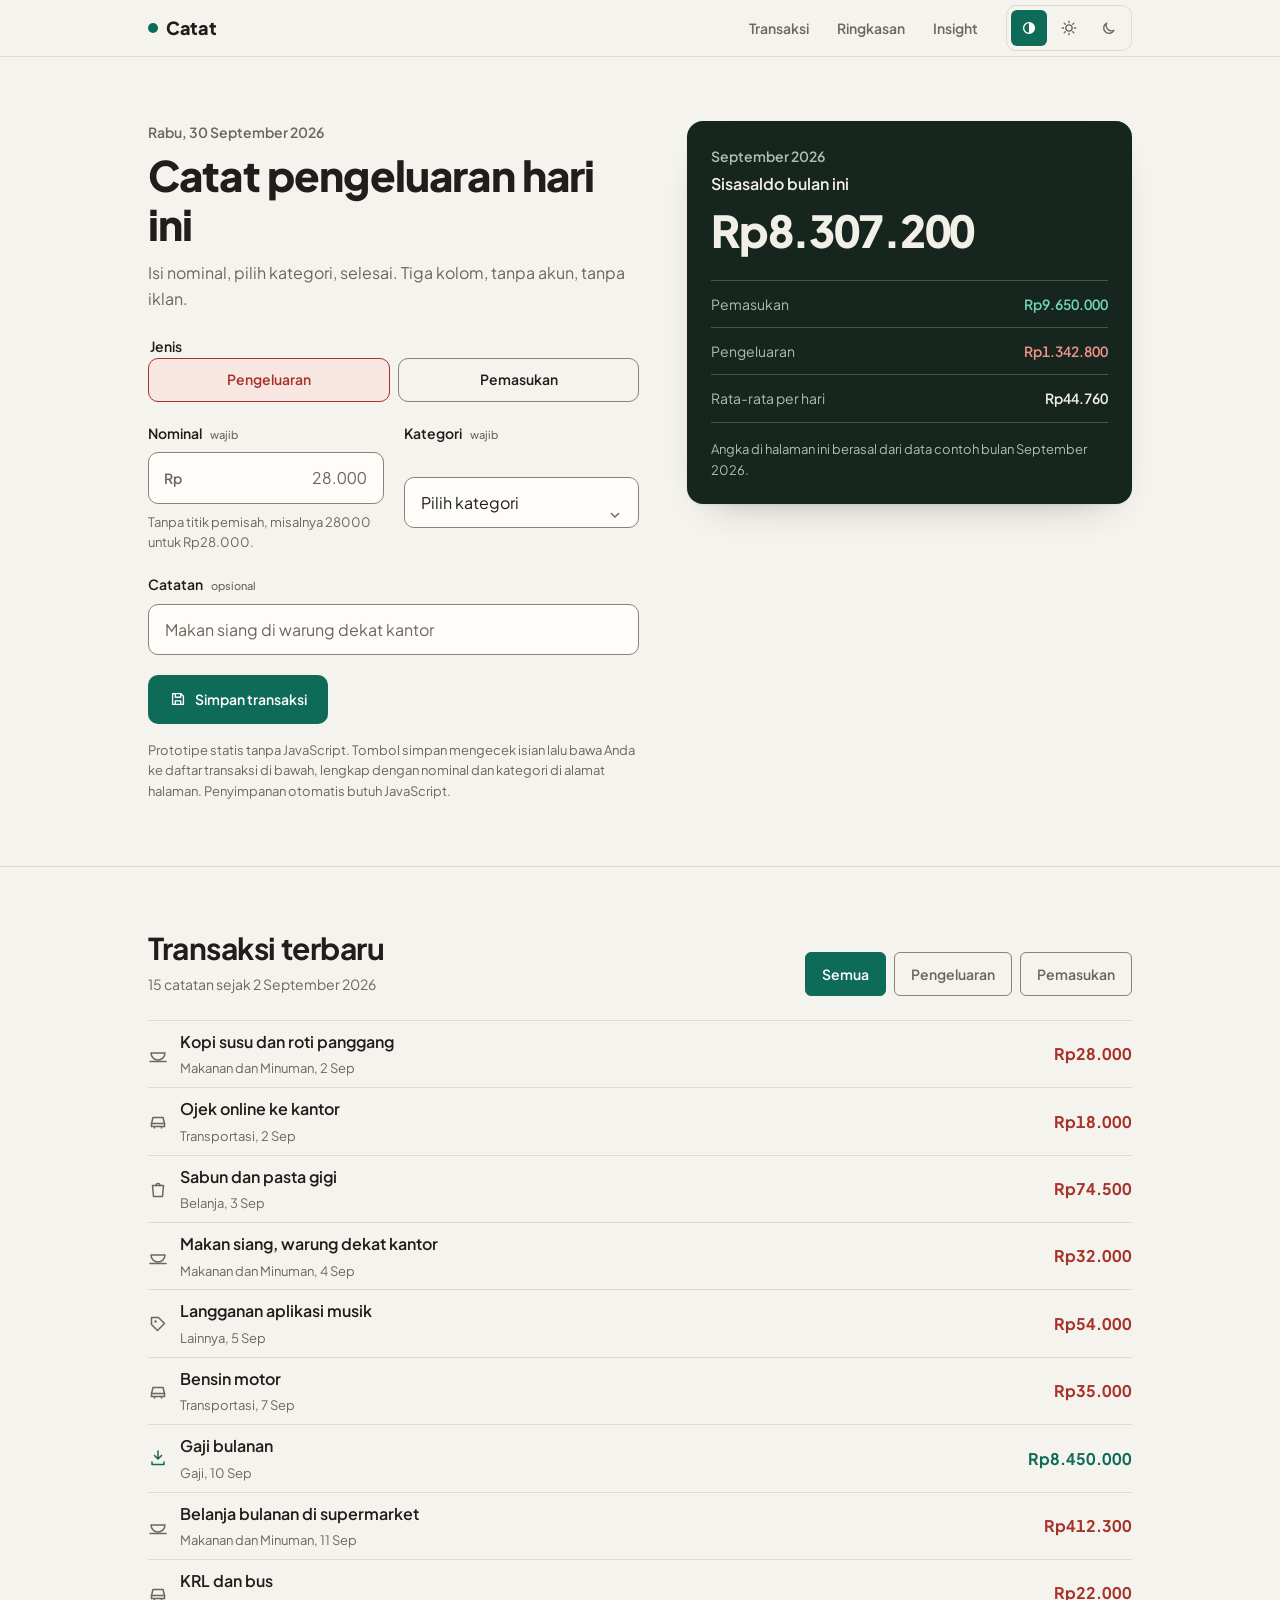
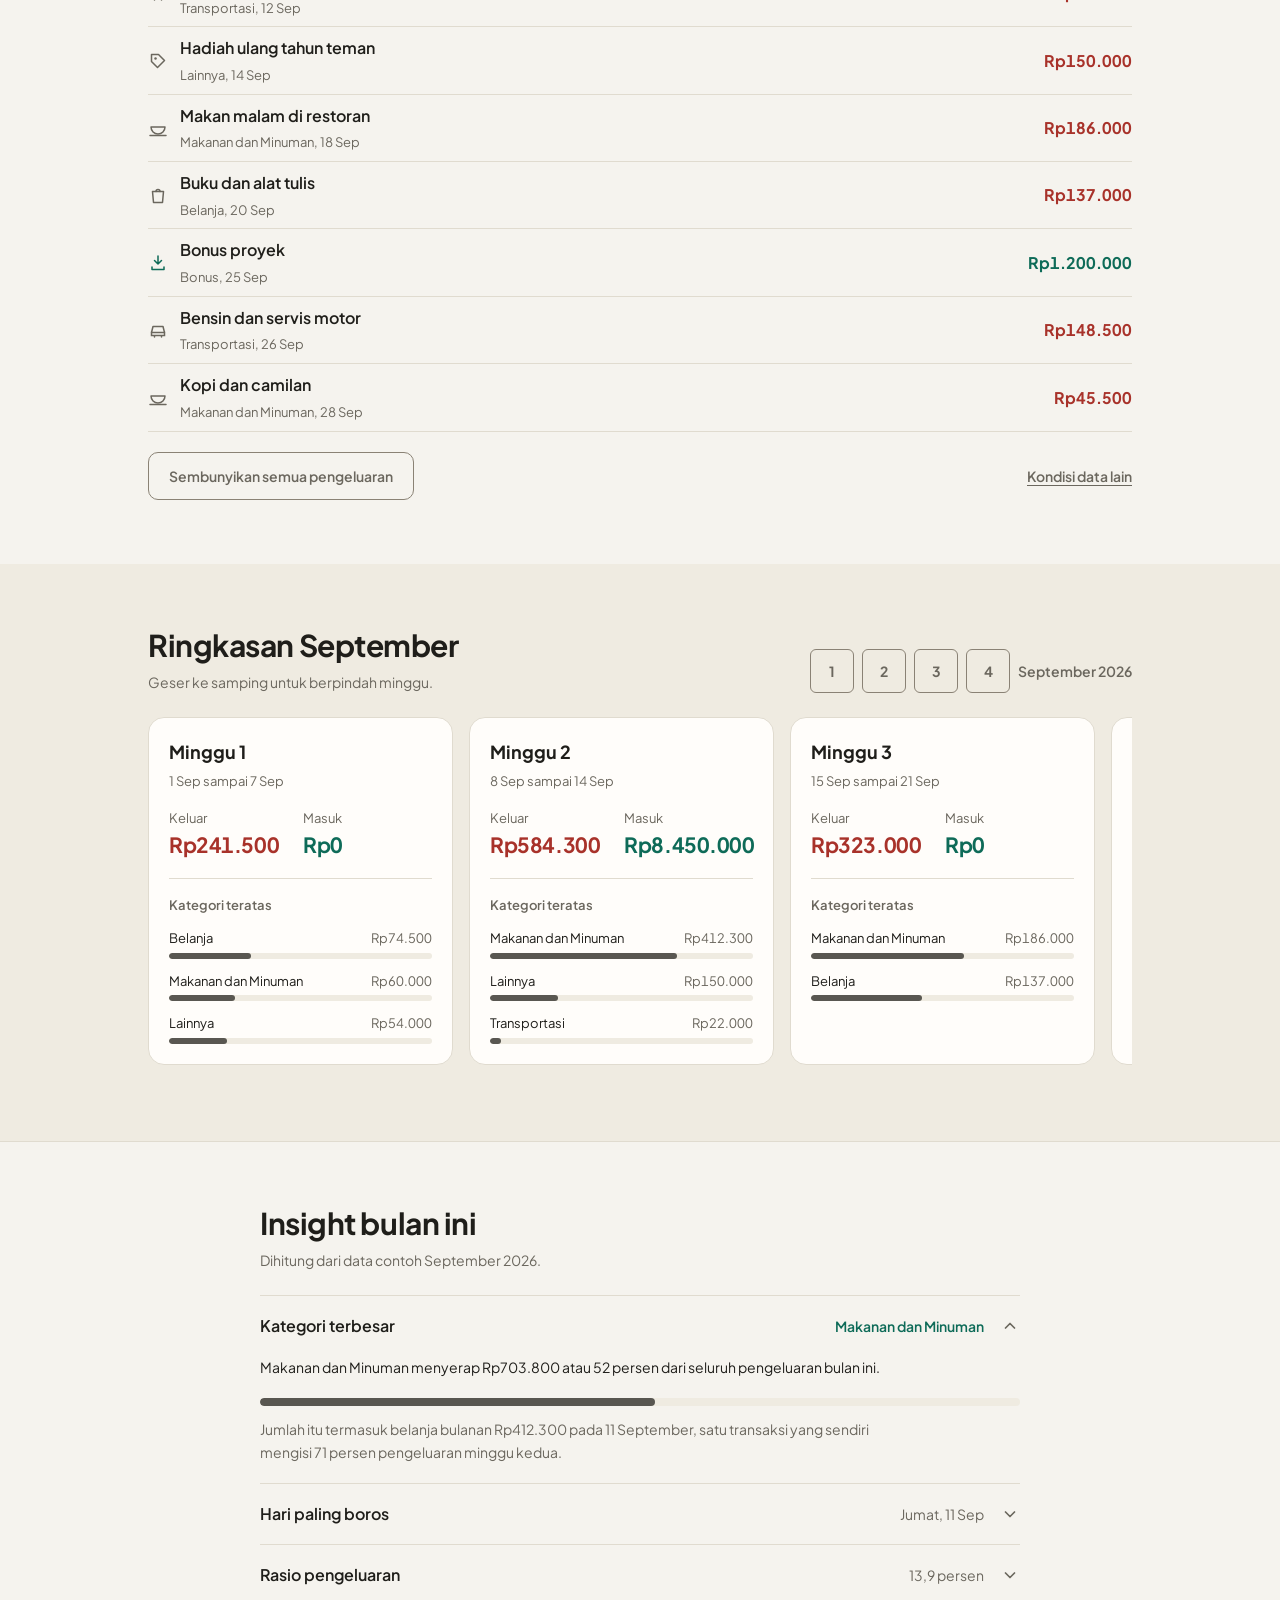
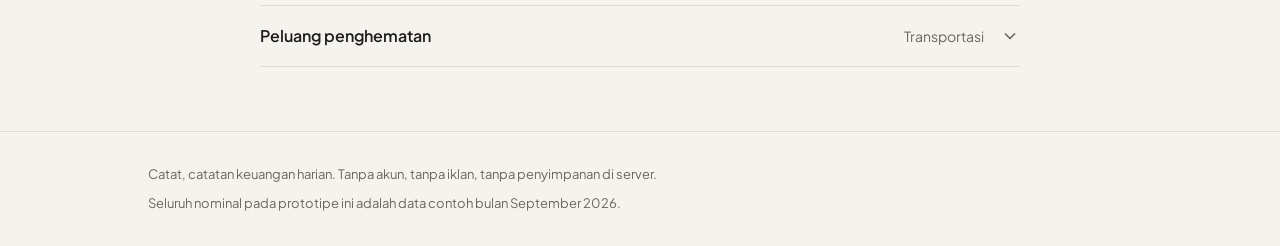
==== index.html @ 0612bd81 "feat: tambah prototipe Catat, pencatat keuangan harian Prototipe statis dua berkas, index.html dan s" ====
<!DOCTYPE html>
<html lang="id">
<head>
<meta charset="utf-8">
<meta name="viewport" content="width=device-width, initial-scale=1">
<meta name="color-scheme" content="light dark">
<meta name="description" content="Catat, catatan keuangan harian. Rekam pengeluaran harian, lihat pola belanja per minggu, tanpa akun dan tanpa iklan.">
<title>Catat, catatan keuangan harian</title>
<link rel="preconnect" href="https://fonts.googleapis.com">
<link rel="preconnect" href="https://fonts.gstatic.com" crossorigin>
<link href="https://fonts.googleapis.com/css2?family=Plus+Jakarta+Sans:wght@400;500;600;700;800&display=swap" rel="stylesheet">
<link rel="stylesheet" href="style.css">
</head>
<body>
<a class="skip-link" href="#catat">Langsung ke formulir</a>

    <!-- Ikon digambar sendiri sebagai bentuk geometris, bukan dari pustaka ikon, supaya set-nya terasa milik produk ini. -->
<svg width="0" height="0" aria-hidden="true" focusable="false" class="svg-defs">
  <defs>
    <symbol id="i-makanan" viewBox="0 0 20 20">
      <path d="M3 9h14a7 7 0 0 1-14 0Z" fill="none" stroke="currentColor" stroke-width="1.5" stroke-linejoin="round"/>
      <path d="M2 17.5h16" fill="none" stroke="currentColor" stroke-width="1.5" stroke-linecap="round"/>
    </symbol>
    <symbol id="i-transport" viewBox="0 0 20 20">
      <path d="M3.5 12.5 5 6.5h10l1.5 6" fill="none" stroke="currentColor" stroke-width="1.5" stroke-linejoin="round"/>
      <path d="M3.5 12.5h13v3h-13zM6.5 15.5v1.5M13.5 15.5v1.5" fill="none" stroke="currentColor" stroke-width="1.5" stroke-linecap="round"/>
    </symbol>
    <symbol id="i-belanja" viewBox="0 0 20 20">
      <path d="M4.5 6.5h11l-1 11h-9z" fill="none" stroke="currentColor" stroke-width="1.5" stroke-linejoin="round"/>
      <path d="M8 6.5a2 2 0 0 1 4 0" fill="none" stroke="currentColor" stroke-width="1.5" stroke-linecap="round"/>
    </symbol>
    <symbol id="i-lainnya" viewBox="0 0 20 20">
      <path d="M3.5 3.5h7l6 6-7 7-6-6z" fill="none" stroke="currentColor" stroke-width="1.5" stroke-linejoin="round"/>
      <path d="M7.5 7.5h.01" fill="none" stroke="currentColor" stroke-width="2.5" stroke-linecap="round"/>
    </symbol>
    <symbol id="i-masuk" viewBox="0 0 20 20">
      <path d="M10 3v8m0 0L6.5 7.5M10 11l3.5-3.5M4 14v2.5h12V14" fill="none" stroke="currentColor" stroke-width="1.5" stroke-linecap="round" stroke-linejoin="round"/>
    </symbol>
    <symbol id="i-buka" viewBox="0 0 20 20">
      <path d="M5.5 8 10 12.5 14.5 8" fill="none" stroke="currentColor" stroke-width="1.75" stroke-linecap="round" stroke-linejoin="round"/>
    </symbol>
    <symbol id="i-simpan" viewBox="0 0 20 20">
      <path d="M4 4h9l3 3v9H4zM7 4v4h6V4M7 16v-4h6v4" fill="none" stroke="currentColor" stroke-width="1.5" stroke-linejoin="round"/>
    </symbol>
    <symbol id="i-terang" viewBox="0 0 20 20">
      <circle cx="10" cy="10" r="3.5" fill="none" stroke="currentColor" stroke-width="1.5"/>
      <path d="M10 2.5v1.5M10 16v1.5M2.5 10H4M16 10h1.5M4.7 4.7l1.1 1.1M14.2 14.2l1.1 1.1M15.3 4.7l-1.1 1.1M5.8 14.2l-1.1 1.1" fill="none" stroke="currentColor" stroke-width="1.5" stroke-linecap="round"/>
    </symbol>
    <symbol id="i-gelap" viewBox="0 0 20 20">
      <path d="M15.5 12.5A6 6 0 0 1 7.5 4.5a6 6 0 1 0 8 8Z" fill="none" stroke="currentColor" stroke-width="1.5" stroke-linejoin="round"/>
    </symbol>
    <symbol id="i-sistem" viewBox="0 0 20 20">
      <circle cx="10" cy="10" r="6" fill="none" stroke="currentColor" stroke-width="1.5"/>
      <path d="M10 4a6 6 0 0 1 0 12Z" fill="currentColor"/>
    </symbol>
    <symbol id="i-peringatan" viewBox="0 0 20 20">
      <path d="M10 3.5 17.5 16.5h-15z" fill="none" stroke="currentColor" stroke-width="1.5" stroke-linejoin="round"/>
      <path d="M10 8.5v3.5" fill="none" stroke="currentColor" stroke-width="1.75" stroke-linecap="round"/>
      <path d="M10 14.5h.01" fill="none" stroke="currentColor" stroke-width="2" stroke-linecap="round"/>
    </symbol>
  </defs>
</svg>

<header class="topbar">
  <div class="wrap topbar-inner">
    <a class="wordmark" href="#catat">
      <span class="wordmark-mark" aria-hidden="true"></span>
      <span class="wordmark-text">Catat</span>
    </a>

    <nav class="topnav" aria-label="Bagian halaman">
      <a class="topnav-link" href="#transaksi-terbaru">Transaksi</a>
      <a class="topnav-link" href="#ringkasan-bulanan">Ringkasan</a>
      <a class="topnav-link" href="#insight">Insight</a>
    </nav>

    <fieldset class="appearance">
      <legend class="sr-only">Tampilan halaman</legend>
      <input class="appearance-input" type="radio" name="tampilan" id="tampilan-sistem" value="sistem" checked>
      <label class="appearance-option" for="tampilan-sistem" title="Ikuti pengaturan perangkat">
        <svg class="icon" aria-hidden="true" width="18" height="18"><use href="#i-sistem"/></svg>
        <span class="sr-only">Ikuti pengaturan perangkat</span>
      </label>
      <input class="appearance-input" type="radio" name="tampilan" id="tampilan-terang" value="terang">
      <label class="appearance-option" for="tampilan-terang" title="Tampilan terang">
        <svg class="icon" aria-hidden="true" width="18" height="18"><use href="#i-terang"/></svg>
        <span class="sr-only">Tampilan terang</span>
      </label>
      <input class="appearance-input" type="radio" name="tampilan" id="tampilan-gelap" value="gelap">
      <label class="appearance-option" for="tampilan-gelap" title="Tampilan gelap">
        <svg class="icon" aria-hidden="true" width="18" height="18"><use href="#i-gelap"/></svg>
        <span class="sr-only">Tampilan gelap</span>
      </label>
    </fieldset>
  </div>
</header>

<main id="main">

  <section class="section section-entry" id="catat" aria-labelledby="judul-catat">
    <div class="wrap entry-grid">

      <div class="entry-form-col">
        <p class="section-kicker">Rabu, 30 September 2026</p>
        <h1 class="h1" id="judul-catat">Catat pengeluaran hari ini</h1>
        <p class="lede">Isi nominal, pilih kategori, selesai. Tiga kolom, tanpa akun, tanpa iklan.</p>

        <form class="entry-form" action="#transaksi-terbaru" method="get">

          <fieldset class="field-group">
            <legend class="label">Jenis</legend>
            <div class="segmented">
              <input class="segmented-input" type="radio" name="jenis" id="jenis-keluar" value="keluar" checked>
              <label class="segmented-option segmented-option--out" for="jenis-keluar">Pengeluaran</label>
              <input class="segmented-input" type="radio" name="jenis" id="jenis-masuk" value="masuk">
              <label class="segmented-option segmented-option--in" for="jenis-masuk">Pemasukan</label>
            </div>
          </fieldset>

          <div class="field-row">
            <p class="field">
              <label class="label" for="nominal">Nominal <span class="label-required" aria-hidden="true">wajib</span></label>
              <span class="input-money">
                <span class="input-affix" aria-hidden="true">Rp</span>
                <input class="input input--money" type="number" id="nominal" name="nominal" min="1000" step="100" inputmode="numeric" placeholder="28.000" required aria-describedby="bantuan-nominal">
              </span>
              <span class="hint" id="bantuan-nominal">Tanpa titik pemisah, misalnya 28000 untuk Rp28.000.</span>
            </p>

            <p class="field">
              <label class="label" for="kategori">Kategori <span class="label-required" aria-hidden="true">wajib</span></label>
              <span class="select-wrap">
                <select class="select" id="kategori" name="kategori" required>
                  <option value="" disabled selected>Pilih kategori</option>
                  <optgroup label="Pengeluaran">
                    <option value="makanan">Makanan dan Minuman</option>
                    <option value="transportasi">Transportasi</option>
                    <option value="belanja">Belanja</option>
                    <option value="lainnya">Lainnya</option>
                  </optgroup>
                  <optgroup label="Pemasukan">
                    <option value="gaji">Gaji</option>
                    <option value="bonus">Bonus</option>
                    <option value="lainnya-masuk">Lainnya</option>
                  </optgroup>
                </select>
                <svg class="icon select-caret" aria-hidden="true" width="16" height="16"><use href="#i-buka"/></svg>
              </span>
            </p>
          </div>

          <p class="field">
            <label class="label" for="catatan">Catatan <span class="label-optional">opsional</span></label>
            <input class="input" type="text" id="catatan" name="catatan" maxlength="60" placeholder="Makan siang di warung dekat kantor">
          </p>

          <p class="entry-preview" role="status">
            <span class="entry-preview-label">Siap dicatat</span>
            <span class="entry-preview-text"></span>
          </p>

          <div class="field-error" role="alert">
            <svg class="icon" aria-hidden="true" width="18" height="18"><use href="#i-peringatan"/></svg>
            <p class="field-error-text">Nominal dan kategori belum lengkap. Isi keduanya sebelum menyimpan.</p>
          </div>

          <button class="btn btn--primary" type="submit">
            <svg class="icon" aria-hidden="true" width="18" height="18"><use href="#i-simpan"/></svg>
            Simpan transaksi
          </button>

          <p class="form-note">Prototipe statis tanpa JavaScript. Tombol simpan mengecek isian lalu bawa Anda ke daftar transaksi di bawah, lengkap dengan nominal dan kategori di alamat halaman. Penyimpanan otomatis butuh JavaScript.</p>
        </form>
      </div>

      <aside class="panel" aria-labelledby="judul-panel">
        <p class="panel-kicker">September 2026</p>
        <h2 class="panel-title" id="judul-panel">Sisasaldo bulan ini</h2>
        <p class="panel-figure">Rp8.307.200</p>

        <dl class="panel-rows">
          <div class="panel-row">
            <dt>Pemasukan</dt>
            <dd class="num num--in">Rp9.650.000</dd>
          </div>
          <div class="panel-row">
            <dt>Pengeluaran</dt>
            <dd class="num num--out">Rp1.342.800</dd>
          </div>
          <div class="panel-row">
            <dt>Rata-rata per hari</dt>
            <dd class="num">Rp44.760</dd>
          </div>
        </dl>

        <p class="panel-foot">Angka di halaman ini berasal dari data contoh bulan September 2026.</p>
      </aside>

    </div>
  </section>

  <section class="section section-ledger" id="transaksi-terbaru" aria-labelledby="judul-transaksi">
    <div class="wrap">

      <header class="section-head">
        <div>
          <h2 class="h2" id="judul-transaksi">Transaksi terbaru</h2>
          <p class="section-meta"><span class="ledger-count" aria-live="polite"></span> sejak 2 September 2026</p>
        </div>
        <div class="filters" role="group" aria-label="Saring daftar transaksi">
          <input class="filter-input" type="radio" name="saring" id="saring-semua" value="semua" checked>
          <label class="chip" for="saring-semua">Semua</label>
          <input class="filter-input" type="radio" name="saring" id="saring-keluar" value="keluar">
          <label class="chip" for="saring-keluar">Pengeluaran</label>
          <input class="filter-input" type="radio" name="saring" id="saring-masuk" value="masuk">
          <label class="chip" for="saring-masuk">Pemasukan</label>
        </div>
      </header>

      <div class="ledger-panel">

        <ul class="ledger" role="list">
          <li class="row row--out">
            <details class="row-disclosure">
              <summary class="row-summary">
                <span class="row-icon" aria-hidden="true"><svg class="icon" width="20" height="20"><use href="#i-makanan"/></svg></span>
                <span class="row-text">
                  <span class="row-title">Kopi susu dan roti panggang</span>
                  <span class="row-meta">Makanan dan Minuman, 2 Sep</span>
                </span>
                <span class="num num--out">Rp28.000</span>
              </summary>
              <div class="row-body">
                <dl class="facts">
                  <div class="fact"><dt>Jenis</dt><dd>Pengeluaran</dd></div>
                  <div class="fact"><dt>Kategori</dt><dd>Makanan dan Minuman</dd></div>
                  <div class="fact"><dt>Tanggal</dt><dd>2 September 2026</dd></div>
                </dl>
              </div>
            </details>
          </li>

          <li class="row row--out">
            <details class="row-disclosure">
              <summary class="row-summary">
                <span class="row-icon" aria-hidden="true"><svg class="icon" width="20" height="20"><use href="#i-transport"/></svg></span>
                <span class="row-text">
                  <span class="row-title">Ojek online ke kantor</span>
                  <span class="row-meta">Transportasi, 2 Sep</span>
                </span>
                <span class="num num--out">Rp18.000</span>
              </summary>
              <div class="row-body">
                <dl class="facts">
                  <div class="fact"><dt>Jenis</dt><dd>Pengeluaran</dd></div>
                  <div class="fact"><dt>Kategori</dt><dd>Transportasi</dd></div>
                  <div class="fact"><dt>Tanggal</dt><dd>2 September 2026</dd></div>
                </dl>
              </div>
            </details>
          </li>

          <li class="row row--out">
            <details class="row-disclosure">
              <summary class="row-summary">
                <span class="row-icon" aria-hidden="true"><svg class="icon" width="20" height="20"><use href="#i-belanja"/></svg></span>
                <span class="row-text">
                  <span class="row-title">Sabun dan pasta gigi</span>
                  <span class="row-meta">Belanja, 3 Sep</span>
                </span>
                <span class="num num--out">Rp74.500</span>
              </summary>
              <div class="row-body">
                <dl class="facts">
                  <div class="fact"><dt>Jenis</dt><dd>Pengeluaran</dd></div>
                  <div class="fact"><dt>Kategori</dt><dd>Belanja</dd></div>
                  <div class="fact"><dt>Tanggal</dt><dd>3 September 2026</dd></div>
                </dl>
              </div>
            </details>
          </li>

          <li class="row row--out">
            <details class="row-disclosure">
              <summary class="row-summary">
                <span class="row-icon" aria-hidden="true"><svg class="icon" width="20" height="20"><use href="#i-makanan"/></svg></span>
                <span class="row-text">
                  <span class="row-title">Makan siang, warung dekat kantor</span>
                  <span class="row-meta">Makanan dan Minuman, 4 Sep</span>
                </span>
                <span class="num num--out">Rp32.000</span>
              </summary>
              <div class="row-body">
                <dl class="facts">
                  <div class="fact"><dt>Jenis</dt><dd>Pengeluaran</dd></div>
                  <div class="fact"><dt>Kategori</dt><dd>Makanan dan Minuman</dd></div>
                  <div class="fact"><dt>Tanggal</dt><dd>4 September 2026</dd></div>
                </dl>
              </div>
            </details>
          </li>

          <li class="row row--out">
            <details class="row-disclosure">
              <summary class="row-summary">
                <span class="row-icon" aria-hidden="true"><svg class="icon" width="20" height="20"><use href="#i-lainnya"/></svg></span>
                <span class="row-text">
                  <span class="row-title">Langganan aplikasi musik</span>
                  <span class="row-meta">Lainnya, 5 Sep</span>
                </span>
                <span class="num num--out">Rp54.000</span>
              </summary>
              <div class="row-body">
                <dl class="facts">
                  <div class="fact"><dt>Jenis</dt><dd>Pengeluaran</dd></div>
                  <div class="fact"><dt>Kategori</dt><dd>Lainnya</dd></div>
                  <div class="fact"><dt>Tanggal</dt><dd>5 September 2026</dd></div>
                </dl>
              </div>
            </details>
          </li>

          <li class="row row--out">
            <details class="row-disclosure">
              <summary class="row-summary">
                <span class="row-icon" aria-hidden="true"><svg class="icon" width="20" height="20"><use href="#i-transport"/></svg></span>
                <span class="row-text">
                  <span class="row-title">Bensin motor</span>
                  <span class="row-meta">Transportasi, 7 Sep</span>
                </span>
                <span class="num num--out">Rp35.000</span>
              </summary>
              <div class="row-body">
                <dl class="facts">
                  <div class="fact"><dt>Jenis</dt><dd>Pengeluaran</dd></div>
                  <div class="fact"><dt>Kategori</dt><dd>Transportasi</dd></div>
                  <div class="fact"><dt>Tanggal</dt><dd>7 September 2026</dd></div>
                </dl>
              </div>
            </details>
          </li>

          <li class="row row--in">
            <details class="row-disclosure">
              <summary class="row-summary">
                <span class="row-icon" aria-hidden="true"><svg class="icon" width="20" height="20"><use href="#i-masuk"/></svg></span>
                <span class="row-text">
                  <span class="row-title">Gaji bulanan</span>
                  <span class="row-meta">Gaji, 10 Sep</span>
                </span>
                <span class="num num--in">Rp8.450.000</span>
              </summary>
              <div class="row-body">
                <dl class="facts">
                  <div class="fact"><dt>Jenis</dt><dd>Pemasukan</dd></div>
                  <div class="fact"><dt>Kategori</dt><dd>Gaji</dd></div>
                  <div class="fact"><dt>Tanggal</dt><dd>10 September 2026</dd></div>
                </dl>
              </div>
            </details>
          </li>

          <li class="row row--out">
            <details class="row-disclosure">
              <summary class="row-summary">
                <span class="row-icon" aria-hidden="true"><svg class="icon" width="20" height="20"><use href="#i-makanan"/></svg></span>
                <span class="row-text">
                  <span class="row-title">Belanja bulanan di supermarket</span>
                  <span class="row-meta">Makanan dan Minuman, 11 Sep</span>
                </span>
                <span class="num num--out">Rp412.300</span>
              </summary>
              <div class="row-body">
                <dl class="facts">
                  <div class="fact"><dt>Jenis</dt><dd>Pengeluaran</dd></div>
                  <div class="fact"><dt>Kategori</dt><dd>Makanan dan Minuman</dd></div>
                  <div class="fact"><dt>Tanggal</dt><dd>11 September 2026</dd></div>
                </dl>
              </div>
            </details>
          </li>

          <li class="row row--out">
            <details class="row-disclosure">
              <summary class="row-summary">
                <span class="row-icon" aria-hidden="true"><svg class="icon" width="20" height="20"><use href="#i-transport"/></svg></span>
                <span class="row-text">
                  <span class="row-title">KRL dan bus</span>
                  <span class="row-meta">Transportasi, 12 Sep</span>
                </span>
                <span class="num num--out">Rp22.000</span>
              </summary>
              <div class="row-body">
                <dl class="facts">
                  <div class="fact"><dt>Jenis</dt><dd>Pengeluaran</dd></div>
                  <div class="fact"><dt>Kategori</dt><dd>Transportasi</dd></div>
                  <div class="fact"><dt>Tanggal</dt><dd>12 September 2026</dd></div>
                </dl>
              </div>
            </details>
          </li>

          <li class="row row--out">
            <details class="row-disclosure">
              <summary class="row-summary">
                <span class="row-icon" aria-hidden="true"><svg class="icon" width="20" height="20"><use href="#i-lainnya"/></svg></span>
                <span class="row-text">
                  <span class="row-title">Hadiah ulang tahun teman</span>
                  <span class="row-meta">Lainnya, 14 Sep</span>
                </span>
                <span class="num num--out">Rp150.000</span>
              </summary>
              <div class="row-body">
                <dl class="facts">
                  <div class="fact"><dt>Jenis</dt><dd>Pengeluaran</dd></div>
                  <div class="fact"><dt>Kategori</dt><dd>Lainnya</dd></div>
                  <div class="fact"><dt>Tanggal</dt><dd>14 September 2026</dd></div>
                </dl>
              </div>
            </details>
          </li>

          <li class="row row--out">
            <details class="row-disclosure">
              <summary class="row-summary">
                <span class="row-icon" aria-hidden="true"><svg class="icon" width="20" height="20"><use href="#i-makanan"/></svg></span>
                <span class="row-text">
                  <span class="row-title">Makan malam di restoran</span>
                  <span class="row-meta">Makanan dan Minuman, 18 Sep</span>
                </span>
                <span class="num num--out">Rp186.000</span>
              </summary>
              <div class="row-body">
                <dl class="facts">
                  <div class="fact"><dt>Jenis</dt><dd>Pengeluaran</dd></div>
                  <div class="fact"><dt>Kategori</dt><dd>Makanan dan Minuman</dd></div>
                  <div class="fact"><dt>Tanggal</dt><dd>18 September 2026</dd></div>
                </dl>
              </div>
            </details>
          </li>

          <li class="row row--out">
            <details class="row-disclosure">
              <summary class="row-summary">
                <span class="row-icon" aria-hidden="true"><svg class="icon" width="20" height="20"><use href="#i-belanja"/></svg></span>
                <span class="row-text">
                  <span class="row-title">Buku dan alat tulis</span>
                  <span class="row-meta">Belanja, 20 Sep</span>
                </span>
                <span class="num num--out">Rp137.000</span>
              </summary>
              <div class="row-body">
                <dl class="facts">
                  <div class="fact"><dt>Jenis</dt><dd>Pengeluaran</dd></div>
                  <div class="fact"><dt>Kategori</dt><dd>Belanja</dd></div>
                  <div class="fact"><dt>Tanggal</dt><dd>20 September 2026</dd></div>
                </dl>
              </div>
            </details>
          </li>

          <li class="row row--in">
            <details class="row-disclosure">
              <summary class="row-summary">
                <span class="row-icon" aria-hidden="true"><svg class="icon" width="20" height="20"><use href="#i-masuk"/></svg></span>
                <span class="row-text">
                  <span class="row-title">Bonus proyek</span>
                  <span class="row-meta">Bonus, 25 Sep</span>
                </span>
                <span class="num num--in">Rp1.200.000</span>
              </summary>
              <div class="row-body">
                <dl class="facts">
                  <div class="fact"><dt>Jenis</dt><dd>Pemasukan</dd></div>
                  <div class="fact"><dt>Kategori</dt><dd>Bonus</dd></div>
                  <div class="fact"><dt>Tanggal</dt><dd>25 September 2026</dd></div>
                </dl>
              </div>
            </details>
          </li>

          <li class="row row--out">
            <details class="row-disclosure">
              <summary class="row-summary">
                <span class="row-icon" aria-hidden="true"><svg class="icon" width="20" height="20"><use href="#i-transport"/></svg></span>
                <span class="row-text">
                  <span class="row-title">Bensin dan servis motor</span>
                  <span class="row-meta">Transportasi, 26 Sep</span>
                </span>
                <span class="num num--out">Rp148.500</span>
              </summary>
              <div class="row-body">
                <dl class="facts">
                  <div class="fact"><dt>Jenis</dt><dd>Pengeluaran</dd></div>
                  <div class="fact"><dt>Kategori</dt><dd>Transportasi</dd></div>
                  <div class="fact"><dt>Tanggal</dt><dd>26 September 2026</dd></div>
                </dl>
              </div>
            </details>
          </li>

          <li class="row row--out">
            <details class="row-disclosure">
              <summary class="row-summary">
                <span class="row-icon" aria-hidden="true"><svg class="icon" width="20" height="20"><use href="#i-makanan"/></svg></span>
                <span class="row-text">
                  <span class="row-title">Kopi dan camilan</span>
                  <span class="row-meta">Makanan dan Minuman, 28 Sep</span>
                </span>
                <span class="num num--out">Rp45.500</span>
              </summary>
              <div class="row-body">
                <dl class="facts">
                  <div class="fact"><dt>Jenis</dt><dd>Pengeluaran</dd></div>
                  <div class="fact"><dt>Kategori</dt><dd>Makanan dan Minuman</dd></div>
                  <div class="fact"><dt>Tanggal</dt><dd>28 September 2026</dd></div>
                </dl>
              </div>
            </details>
          </li>
        </ul>

        <div class="state state--empty">
          <p class="state-title">Belum ada catatan</p>
          <p class="state-text">Belum ada transaksi yang masuk. Isi formulir di bagian atas untuk membuat catatan pertama.</p>
        </div>

        <div class="state state--loading" role="status">
          <p class="state-title">Memuat catatan</p>
          <div class="skeleton" aria-hidden="true"><span class="skeleton-bar"></span><span class="skeleton-bar"></span><span class="skeleton-bar"></span></div>
        </div>

        <div class="state state--error" role="alert">
          <p class="state-title"><svg class="icon" aria-hidden="true" width="18" height="18"><use href="#i-peringatan"/></svg> Catatan gagal dimuat</p>
          <p class="state-text">Penyimpanan lokal tidak dapat dibaca. Periksa izin penyimpanan peramban, lalu muat ulang halaman.</p>
        </div>

        <div class="state state--none" role="status">
          <p class="state-title">Tidak ada catatan yang cocok</p>
          <p class="state-text">Saringan Pengeluaran dan tombol sembunyikan pengeluaran tidak menyisakan catatan. Pilih saringan lain atau kosongkan tombol tersebut.</p>
        </div>

        <footer class="ledger-foot">
          <input class="hide-input" type="checkbox" id="sembunyikan-keluar">
          <label class="btn btn--quiet" for="sembunyikan-keluar">Sembunyikan semua pengeluaran</label>

          <details class="state-switch">
            <summary class="state-switch-summary">Kondisi data lain</summary>
            <div class="state-switch-body">
              <p class="state-switch-note">Prototipe statis, jadi kondisi berikut disimulasikan untuk menunjukkan tampilan layar yang akan muncul di aplikasi.</p>
              <input class="state-input" type="radio" name="kondisi" id="kondisi-siap" value="siap" checked>
              <label class="chip" for="kondisi-siap">Ada data</label>
              <input class="state-input" type="radio" name="kondisi" id="kondisi-kosong" value="kosong">
              <label class="chip" for="kondisi-kosong">Belum ada data</label>
              <input class="state-input" type="radio" name="kondisi" id="kondisi-memuat" value="memuat">
              <label class="chip" for="kondisi-memuat">Sedang memuat</label>
              <input class="state-input" type="radio" name="kondisi" id="kondisi-gagal" value="gagal">
              <label class="chip" for="kondisi-gagal">Gagal memuat</label>
            </div>
          </details>
        </footer>

      </div>
    </div>
  </section>

  <section class="section section-weeks" id="ringkasan-bulanan" aria-labelledby="judul-ringkasan">
    <div class="wrap">
      <header class="section-head">
        <div>
          <h2 class="h2" id="judul-ringkasan">Ringkasan September</h2>
          <p class="section-meta">Geser ke samping untuk berpindah minggu.</p>
        </div>

        <nav class="weeknav" aria-label="Pilih minggu">
          <a class="weeknav-link" href="#minggu-1">1</a>
          <a class="weeknav-link" href="#minggu-2">2</a>
          <a class="weeknav-link" href="#minggu-3">3</a>
          <a class="weeknav-link" href="#minggu-4">4</a>
          <p class="weeknav-status">
            <span class="weeknav-default">September 2026</span>
            <span class="weeknav-current" aria-live="polite"></span>
          </p>
        </nav>
      </header>

      <div class="weekstrip" tabindex="0" role="region" aria-label="Kartu ringkasan per minggu, dapat digeser dengan keyboard">

        <article class="week" id="minggu-1" aria-labelledby="minggu-1-judul">
          <header class="week-head">
            <h3 class="week-title" id="minggu-1-judul">Minggu 1</h3>
            <p class="week-range"><time datetime="2026-09-01">1 Sep</time> sampai <time datetime="2026-09-07">7 Sep</time></p>
          </header>
          <dl class="week-nums">
            <div class="week-num"><dt>Keluar</dt><dd class="num num--out">Rp241.500</dd></div>
            <div class="week-num"><dt>Masuk</dt><dd class="num num--in">Rp0</dd></div>
          </dl>
          <div class="bars">
            <p class="bars-title">Kategori teratas</p>
            <div class="bar-row">
              <p class="bar-label">Belanja <span class="num">Rp74.500</span></p>
              <span class="bar"><span class="bar-fill" style="--isi: 31%"></span></span>
            </div>
            <div class="bar-row">
              <p class="bar-label">Makanan dan Minuman <span class="num">Rp60.000</span></p>
              <span class="bar"><span class="bar-fill" style="--isi: 25%"></span></span>
            </div>
            <div class="bar-row">
              <p class="bar-label">Lainnya <span class="num">Rp54.000</span></p>
              <span class="bar"><span class="bar-fill" style="--isi: 22%"></span></span>
            </div>
          </div>
        </article>

        <article class="week" id="minggu-2" aria-labelledby="minggu-2-judul">
          <header class="week-head">
            <h3 class="week-title" id="minggu-2-judul">Minggu 2</h3>
            <p class="week-range"><time datetime="2026-09-08">8 Sep</time> sampai <time datetime="2026-09-14">14 Sep</time></p>
          </header>
          <dl class="week-nums">
            <div class="week-num"><dt>Keluar</dt><dd class="num num--out">Rp584.300</dd></div>
            <div class="week-num"><dt>Masuk</dt><dd class="num num--in">Rp8.450.000</dd></div>
          </dl>
          <div class="bars">
            <p class="bars-title">Kategori teratas</p>
            <div class="bar-row">
              <p class="bar-label">Makanan dan Minuman <span class="num">Rp412.300</span></p>
              <span class="bar"><span class="bar-fill" style="--isi: 71%"></span></span>
            </div>
            <div class="bar-row">
              <p class="bar-label">Lainnya <span class="num">Rp150.000</span></p>
              <span class="bar"><span class="bar-fill" style="--isi: 26%"></span></span>
            </div>
            <div class="bar-row">
              <p class="bar-label">Transportasi <span class="num">Rp22.000</span></p>
              <span class="bar"><span class="bar-fill" style="--isi: 4%"></span></span>
            </div>
          </div>
        </article>

        <article class="week" id="minggu-3" aria-labelledby="minggu-3-judul">
          <header class="week-head">
            <h3 class="week-title" id="minggu-3-judul">Minggu 3</h3>
            <p class="week-range"><time datetime="2026-09-15">15 Sep</time> sampai <time datetime="2026-09-21">21 Sep</time></p>
          </header>
          <dl class="week-nums">
            <div class="week-num"><dt>Keluar</dt><dd class="num num--out">Rp323.000</dd></div>
            <div class="week-num"><dt>Masuk</dt><dd class="num num--in">Rp0</dd></div>
          </dl>
          <div class="bars">
            <p class="bars-title">Kategori teratas</p>
            <div class="bar-row">
              <p class="bar-label">Makanan dan Minuman <span class="num">Rp186.000</span></p>
              <span class="bar"><span class="bar-fill" style="--isi: 58%"></span></span>
            </div>
            <div class="bar-row">
              <p class="bar-label">Belanja <span class="num">Rp137.000</span></p>
              <span class="bar"><span class="bar-fill" style="--isi: 42%"></span></span>
            </div>
          </div>
        </article>

        <article class="week" id="minggu-4" aria-labelledby="minggu-4-judul">
          <header class="week-head">
            <h3 class="week-title" id="minggu-4-judul">Minggu 4</h3>
            <p class="week-range"><time datetime="2026-09-22">22 Sep</time> sampai <time datetime="2026-09-30">30 Sep</time></p>
          </header>
          <dl class="week-nums">
            <div class="week-num"><dt>Keluar</dt><dd class="num num--out">Rp194.000</dd></div>
            <div class="week-num"><dt>Masuk</dt><dd class="num num--in">Rp1.200.000</dd></div>
          </dl>
          <div class="bars">
            <p class="bars-title">Kategori teratas</p>
            <div class="bar-row">
              <p class="bar-label">Transportasi <span class="num">Rp148.500</span></p>
              <span class="bar"><span class="bar-fill" style="--isi: 77%"></span></span>
            </div>
            <div class="bar-row">
              <p class="bar-label">Makanan dan Minuman <span class="num">Rp45.500</span></p>
              <span class="bar"><span class="bar-fill" style="--isi: 23%"></span></span>
            </div>
          </div>
        </article>

      </div>
    </div>
  </section>

  <section class="section section-insight" id="insight" aria-labelledby="judul-insight">
    <div class="wrap wrap--narrow">
      <header class="section-head">
        <div>
          <h2 class="h2" id="judul-insight">Insight bulan ini</h2>
          <p class="section-meta">Dihitung dari data contoh September 2026.</p>
        </div>
      </header>

      <div class="insights">

        <details class="insight" open>
          <summary class="insight-summary">
            <span class="insight-name">Kategori terbesar</span>
            <span class="insight-value">Makanan dan Minuman</span>
            <svg class="icon insight-caret" aria-hidden="true" width="20" height="20"><use href="#i-buka"/></svg>
          </summary>
          <div class="insight-body">
            <div class="insight-inner">
              <p class="insight-lead">Makanan dan Minuman menyerap Rp703.800 atau 52 persen dari seluruh pengeluaran bulan ini.</p>
              <span class="bar bar--wide"><span class="bar-fill" style="--isi: 52%"></span></span>
              <p class="insight-note">Jumlah itu termasuk belanja bulanan Rp412.300 pada 11 September, satu transaksi yang sendiri mengisi 71 persen pengeluaran minggu kedua.</p>
            </div>
          </div>
        </details>

        <details class="insight">
          <summary class="insight-summary">
            <span class="insight-name">Hari paling boros</span>
            <span class="insight-value">Jumat, 11 Sep</span>
            <svg class="icon insight-caret" aria-hidden="true" width="20" height="20"><use href="#i-buka"/></svg>
          </summary>
          <div class="insight-body">
            <div class="insight-inner">
              <p class="insight-lead">Jumat, 11 September mencatat Rp412.300, seluruhnya dari belanja bulanan di supermarket.</p>
              <p class="insight-note">Jumlah itu sekitar sembilan kali lipat dari rata-rata harian Rp44.760.</p>
            </div>
          </div>
        </details>

        <details class="insight">
          <summary class="insight-summary">
            <span class="insight-name">Rasio pengeluaran</span>
            <span class="insight-value">13,9 persen</span>
            <svg class="icon insight-caret" aria-hidden="true" width="20" height="20"><use href="#i-buka"/></svg>
          </summary>
          <div class="insight-body">
            <div class="insight-inner">
              <p class="insight-lead">Pengeluaran Rp1.342.800 memakai 13,9 persen dari pemasukan Rp9.650.000, sisa Rp8.307.200.</p>
              <p class="insight-note">Angka ini hanya mencakup satu bulan dan belum memperhitungkan cicilan, yang tidak tercatat di halaman ini.</p>
            </div>
          </div>
        </details>

        <details class="insight">
          <summary class="insight-summary">
            <span class="insight-name">Peluang penghematan</span>
            <span class="insight-value">Transportasi</span>
            <svg class="icon insight-caret" aria-hidden="true" width="20" height="20"><use href="#i-buka"/></svg>
          </summary>
          <div class="insight-body">
            <div class="insight-inner">
              <p class="insight-lead">Transportasi mencapai Rp223.500, lebih besar daripada kategori Belanja yang Rp211.500.</p>
              <p class="insight-note">Satu perjalanan ojek online yang dilewati per minggu setara Rp72.000 sebulan, sekitar 32 persen dari pengeluaran transportasi.</p>
            </div>
          </div>
        </details>

      </div>
    </div>
  </section>

</main>

<footer class="footer">
  <div class="wrap footer-inner">
    <p class="footer-text">Catat, catatan keuangan harian. Tanpa akun, tanpa iklan, tanpa penyimpanan di server.</p>
    <p class="footer-text">Seluruh nominal pada prototipe ini adalah data contoh bulan September 2026.</p>
  </div>
</footer>
</body>
</html>
---- style.css ----
/* Angka tabular dipakai di kolom rupiah supaya nominal sejajar vertikal, dan
   bayangan hanya untuk panel saldo karena panel itu titik fokus halaman. */

:root {
  color-scheme: light dark;

  --bg: #f5f3ee;
  --surface: #fffdfa;
  --sunken: #efebe1;
  --text: #1f1e1a;
  --text-muted: #6b675e;
  --border: #e0dbcf;
  --border-control: #8a8275;
  --accent: #0e6b58;
  --accent-strong: #0a5445;
  --accent-soft: #dcece7;
  --on-accent: #ffffff;
  --danger: #a8322a;
  --danger-soft: #f8e6e3;
  --panel-bg: #16261f;
  --panel-text: #f2efe7;
  --panel-muted: #aebdb5;
  --panel-in: #6fd3b6;
  --panel-out: #f0928a;
  --panel-line: #3e5a4e;
  --focus: #0e6b58;

  --font: "Plus Jakarta Sans", system-ui, -apple-system, "Segoe UI", sans-serif;
  --fs-3xs: 0.6875rem;
  --fs-xs: 0.8125rem;
  --fs-sm: 0.875rem;
  --fs-base: 1rem;
  --fs-lg: 1.125rem;
  --fs-xl: clamp(1.125rem, 1.05rem + 0.4vw, 1.3125rem);
  --fs-2xl: clamp(1.5rem, 1.28rem + 1vw, 1.875rem);
  --fs-3xl: clamp(1.75rem, 1.4rem + 1.7vw, 2.625rem);
  --fs-figure: clamp(2rem, 1.55rem + 2.4vw, 2.75rem);
  --lh-tight: 1.15;
  --lh-snug: 1.35;
  --lh-normal: 1.6;

  --space-1: 0.25rem;
  --space-2: 0.5rem;
  --space-3: 0.75rem;
  --space-4: 1rem;
  --space-5: 1.25rem;
  --space-6: 1.5rem;
  --space-8: 2rem;
  --space-10: 2.5rem;
  --space-12: 3rem;
  --space-16: 4rem;

  /* Radius: kontrol rapat, panel longgar */
  --r-sm: 6px;
  --r-md: 10px;
  --r-lg: 16px;
  --r-pill: 999px;

  --shadow-panel: 0 1px 2px rgb(31 30 26 / 0.07), 0 18px 40px -28px rgb(31 30 26 / 0.45);

  --hair: 1px;
  --bar-h: 6px;
  --bar-h-lg: 8px;
  --focus-ring: 2px;

  --wrap: 64rem;
  --wrap-narrow: 50rem;
  --topbar-h: 3.5rem;
  --tap: 2.75rem;

  --dur-fast: 150ms;
  --dur: 200ms;
  --dur-slow: 280ms;
  --ease: cubic-bezier(0.2, 0, 0.1, 1);
}

/* Mode gelap aktif dari pilihan pengguna atau dari setelan sistem */
@media (prefers-color-scheme: dark) {
  :root:has(#tampilan-sistem:checked) {
    --bg: #17150f;
    --surface: #1f1c16;
    --sunken: #2a261e;
    --text: #f0ece3;
    --text-muted: #a8a296;
    --border: #36322a;
    --border-control: #6e6a5e;
    --accent: #5cc4a9;
    --accent-strong: #7ad6bf;
    --accent-soft: #16302a;
    --on-accent: #0a1f1a;
    --danger: #f0928a;
    --danger-soft: #3a1f1c;
    --panel-bg: #242019;
    --panel-text: #f0ece3;
    --panel-muted: #a8a296;
    --panel-in: #5cc4a9;
    --panel-out: #f0928a;
    --panel-line: #3a362e;
    --focus: #7ad6bf;
  }
}

:root:has(#tampilan-gelap:checked) {
  --bg: #17150f;
  --surface: #1f1c16;
  --sunken: #2a261e;
  --text: #f0ece3;
  --text-muted: #a8a296;
  --border: #36322a;
  --border-control: #6e6a5e;
  --accent: #5cc4a9;
  --accent-strong: #7ad6bf;
  --accent-soft: #16302a;
  --on-accent: #0a1f1a;
  --danger: #f0928a;
  --danger-soft: #3a1f1c;
  --panel-bg: #242019;
  --panel-text: #f0ece3;
  --panel-muted: #a8a296;
  --panel-in: #5cc4a9;
  --panel-out: #f0928a;
  --panel-line: #3a362e;
  --focus: #7ad6bf;
}

*,
*::before,
*::after { box-sizing: border-box; }

body {
  margin: 0;
  background: var(--bg);
  color: var(--text);
  font-family: var(--font);
  font-size: var(--fs-base);
  line-height: var(--lh-normal);
  -webkit-text-size-adjust: 100%;
}

h1, h2, h3, p, dl, dd, figure { margin: 0; }
ul, ol { margin: 0; padding: 0; list-style: none; }
svg { display: block; flex: none; }
:where(a) { color: inherit; }
:where(button, input, select, textarea) { font: inherit; color: inherit; }

summary { list-style: none; cursor: pointer; }
summary::-webkit-details-marker { display: none; }

::selection { background: var(--accent-soft); color: var(--text); }

:focus-visible {
  outline: var(--focus-ring) solid var(--focus);
  outline-offset: 2px;
}

.svg-defs { position: absolute; width: 0; height: 0; overflow: hidden; }

.sr-only {
  position: absolute;
  width: 1px;
  height: 1px;
  padding: 0;
  overflow: hidden;
  clip-path: inset(50%);
  white-space: nowrap;
}

.skip-link {
  position: fixed;
  top: var(--space-2);
  left: var(--space-2);
  z-index: 60;
  padding: var(--space-3) var(--space-4);
  border-radius: var(--r-md);
  background: var(--accent);
  color: var(--on-accent);
  font-size: var(--fs-sm);
  font-weight: 600;
  text-decoration: none;
  transform: translateY(-200%);
  transition: transform var(--dur) var(--ease);
}
.skip-link:focus-visible { transform: translateY(0); }

:where(a, button, input, select, textarea, summary, [tabindex]):focus-visible {
  outline: var(--focus-ring) solid var(--focus);
  outline-offset: 2px;
}

.wrap {
  width: 100%;
  max-width: var(--wrap);
  margin-inline: auto;
  padding-inline: var(--space-4);
}
.wrap--narrow { max-width: var(--wrap-narrow); }

.section { padding-block: var(--space-12); }
.section-ledger { border-top: 1px solid var(--border); }
.section-weeks { background: var(--sunken); }
.section-insight { border-top: 1px solid var(--border); }
:target { scroll-margin-top: calc(var(--topbar-h) + var(--space-4)); }

.section-head {
  display: flex;
  flex-wrap: wrap;
  align-items: flex-end;
  justify-content: space-between;
  gap: var(--space-4);
  margin-bottom: var(--space-6);
}

.section-kicker {
  margin-bottom: var(--space-2);
  color: var(--text-muted);
  font-size: var(--fs-sm);
  font-weight: 600;
}

.h1 {
  max-width: 22ch;
  font-size: var(--fs-3xl);
  font-weight: 800;
  line-height: var(--lh-tight);
  letter-spacing: -0.02em;
}
.h2 {
  font-size: var(--fs-2xl);
  font-weight: 700;
  line-height: var(--lh-tight);
  letter-spacing: -0.015em;
}
.section-meta { margin-top: var(--space-2); color: var(--text-muted); font-size: var(--fs-sm); }
.lede { max-width: 46ch; margin-top: var(--space-3); color: var(--text-muted); }

.topbar {
  position: sticky;
  top: 0;
  z-index: 40;
  background: var(--bg);
  border-bottom: 1px solid var(--border);
}

.topbar-inner {
  display: flex;
  align-items: center;
  gap: var(--space-4);
  min-height: var(--topbar-h);
}

.wordmark {
  display: flex;
  align-items: center;
  gap: var(--space-2);
  min-height: var(--tap);
  margin-inline-end: auto;
  font-size: var(--fs-lg);
  font-weight: 800;
  letter-spacing: -0.02em;
  text-decoration: none;
}
.wordmark-mark {
  width: 0.625rem;
  height: 0.625rem;
  border-radius: var(--r-pill);
  background: var(--accent);
  transition: transform var(--dur) var(--ease);
}
.wordmark:hover .wordmark-mark { transform: scale(1.35); }

.topnav { display: none; gap: var(--space-1); }
.topnav-link {
  display: grid;
  place-items: center;
  min-height: var(--tap);
  padding-inline: var(--space-3);
  border-radius: var(--r-md);
  color: var(--text-muted);
  font-size: var(--fs-sm);
  font-weight: 600;
  text-decoration: none;
  transition: background-color var(--dur-fast) var(--ease), color var(--dur-fast) var(--ease);
}
.topnav-link:hover { background: var(--sunken); color: var(--text); }
.topnav-link:active { background: var(--border); }

.appearance {
  display: flex;
  gap: var(--space-1);
  margin: 0;
  padding: var(--space-1);
  border: 1px solid var(--border);
  border-radius: var(--r-md);
}
.appearance-input { position: absolute; opacity: 0; pointer-events: none; }
.appearance-option {
  display: grid;
  place-items: center;
  width: 2.25rem;
  height: 2.25rem;
  border-radius: var(--r-sm);
  color: var(--text-muted);
  cursor: pointer;
  transition: background-color var(--dur-fast) var(--ease), color var(--dur-fast) var(--ease);
}
.appearance-option:hover { background: var(--sunken); color: var(--text); }
.appearance-option:active { background: var(--border); }
.appearance-input:checked + .appearance-option { background: var(--accent); color: var(--on-accent); }
.appearance-input:focus-visible + .appearance-option { outline: var(--focus-ring) solid var(--focus); outline-offset: 2px; }

.entry-grid { display: grid; gap: var(--space-8); }
.entry-form { margin-top: var(--space-6); max-width: 34rem; }

.field-group { margin: 0 0 var(--space-5); padding: 0; border: 0; }
.field-row { display: grid; gap: var(--space-5); }
.field { display: grid; gap: var(--space-2); margin: 0 0 var(--space-5); }

.label { display: flex; align-items: baseline; gap: var(--space-2); font-size: var(--fs-sm); font-weight: 600; }
.label-required, .label-optional {
  font-size: var(--fs-3xs);
  font-weight: 500;
  color: var(--text-muted);
}
.hint { font-size: var(--fs-xs); color: var(--text-muted); }

.segmented { display: flex; gap: var(--space-2); }
.segmented-input { position: absolute; opacity: 0; pointer-events: none; }
.segmented-option {
  display: grid;
  place-items: center;
  flex: 1;
  min-height: var(--tap);
  border: 1px solid var(--border-control);
  border-radius: var(--r-md);
  font-size: var(--fs-sm);
  font-weight: 600;
  cursor: pointer;
  transition: background-color var(--dur-fast) var(--ease), border-color var(--dur-fast) var(--ease), color var(--dur-fast) var(--ease);
}
.segmented-option:hover { background: var(--sunken); }
.segmented-option:active { background: var(--border); }
.segmented-input:focus-visible + .segmented-option { outline: var(--focus-ring) solid var(--focus); outline-offset: 2px; }
.entry-form:has(#jenis-keluar:checked) .segmented-option--out {
  background: var(--danger-soft);
  border-color: var(--danger);
  color: var(--danger);
}
.entry-form:has(#jenis-masuk:checked) .segmented-option--in {
  background: var(--accent-soft);
  border-color: var(--accent);
  color: var(--accent);
}

.input, .select {
  width: 100%;
  min-height: var(--tap);
  padding: var(--space-3) var(--space-4);
  border: 1px solid var(--border-control);
  border-radius: var(--r-md);
  background: var(--surface);
  transition: border-color var(--dur-fast) var(--ease), background-color var(--dur-fast) var(--ease);
}
.input::placeholder { color: var(--text-muted); opacity: 1; }
.input:hover, .select:hover { border-color: var(--text-muted); }
.input:focus, .select:focus { border-color: var(--accent); }
.input:disabled, .select:disabled, .btn:disabled {
  border-color: var(--border);
  background: var(--sunken);
  color: var(--text-muted);
  cursor: not-allowed;
}

.input-money { position: relative; display: block; }
.input-affix {
  position: absolute;
  top: 50%;
  left: var(--space-4);
  transform: translateY(-50%);
  color: var(--text-muted);
  font-size: var(--fs-sm);
  font-weight: 600;
  pointer-events: none;
}
.input--money { padding-left: 3.25rem; text-align: right; font-variant-numeric: tabular-nums; }
.input--money::-webkit-outer-spin-button,
.input--money::-webkit-inner-spin-button { margin: 0; appearance: none; }
.input--money { -moz-appearance: textfield; }

.select-wrap { position: relative; display: block; }
.select { appearance: none; padding-right: var(--space-10); }
.select-caret {
  position: absolute;
  top: 50%;
  right: var(--space-4);
  transform: translateY(-50%);
  color: var(--text-muted);
  pointer-events: none;
}

.entry-preview {
  display: none;
  align-items: baseline;
  gap: var(--space-2);
  margin-bottom: var(--space-4);
  padding: var(--space-3) var(--space-4);
  border: 1px solid var(--accent);
  border-radius: var(--r-sm);
  background: var(--accent-soft);
  font-size: var(--fs-sm);
}
.entry-preview-label { font-weight: 700; }
.entry-form:has(#nominal:user-valid) .entry-preview { display: flex; }
.entry-form:has(#jenis-keluar:checked) .entry-preview-text::after {
  content: "pengeluaran. Klik simpan untuk membawa isian ke daftar di bawah.";
}
.entry-form:has(#jenis-masuk:checked) .entry-preview-text::after {
  content: "pemasukan. Klik simpan untuk membawa isian ke daftar di bawah.";
}

.field-error {
  display: none;
  align-items: flex-start;
  gap: var(--space-2);
  margin-bottom: var(--space-4);
  padding: var(--space-3) var(--space-4);
  border: 1px solid var(--danger);
  border-radius: var(--r-md);
  background: var(--danger-soft);
  color: var(--danger);
  font-size: var(--fs-sm);
  font-weight: 500;
}
.field-error .icon { margin-top: 0.2em; }
.entry-form:has(#nominal:user-invalid) .field-error,
.entry-form:has(#kategori:user-invalid) .field-error { display: flex; }
.input:user-invalid, .select:user-invalid { border-color: var(--danger); }

.form-note { margin-top: var(--space-4); color: var(--text-muted); font-size: var(--fs-xs); line-height: var(--lh-normal); }

.btn {
  display: inline-flex;
  align-items: center;
  justify-content: center;
  gap: var(--space-2);
  min-height: var(--tap);
  padding: var(--space-3) var(--space-5);
  border: 1px solid transparent;
  border-radius: var(--r-md);
  font-size: var(--fs-sm);
  font-weight: 600;
  text-align: center;
  text-decoration: none;
  cursor: pointer;
  transition: background-color var(--dur-fast) var(--ease), border-color var(--dur-fast) var(--ease), color var(--dur-fast) var(--ease), transform var(--dur-fast) var(--ease);
}
.btn--primary { background: var(--accent); color: var(--on-accent); }
.btn--primary:hover { background: var(--accent-strong); }
.btn--primary:active { transform: translateY(1px); }
.btn--quiet { background: transparent; border-color: var(--border-control); color: var(--text-muted); }
.btn--quiet:hover { border-color: var(--text-muted); color: var(--text); }
.btn--quiet:active { background: var(--sunken); }

.panel {
  padding: var(--space-6);
  border-radius: var(--r-lg);
  background: var(--panel-bg);
  color: var(--panel-text);
  box-shadow: var(--shadow-panel);
}
.panel-kicker { color: var(--panel-muted); font-size: var(--fs-sm); font-weight: 600; }
.panel-title { margin-top: var(--space-1); font-size: var(--fs-base); font-weight: 600; }
.panel-figure {
  margin-top: var(--space-2);
  font-size: var(--fs-figure);
  font-weight: 800;
  line-height: var(--lh-tight);
  letter-spacing: -0.03em;
  font-variant-numeric: tabular-nums;
}
.panel-rows { margin-top: var(--space-6); border-top: 1px solid var(--panel-line); }
.panel-row {
  display: flex;
  align-items: baseline;
  justify-content: space-between;
  gap: var(--space-4);
  padding-block: var(--space-3);
  border-bottom: 1px solid var(--panel-line);
  font-size: var(--fs-sm);
}
.panel-row dt { color: var(--panel-muted); }
.panel-row dd { font-weight: 600; font-variant-numeric: tabular-nums; }
.panel-foot { margin-top: var(--space-4); color: var(--panel-muted); font-size: var(--fs-xs); }

.num { font-variant-numeric: tabular-nums; }
.num--in { color: var(--accent); }
.num--out { color: var(--danger); }
.panel .num--in { color: var(--panel-in); }
.panel .num--out { color: var(--panel-out); }

/* Daftar transaksi bergaya buku kas: baris hairline, bukan kartu */

.filters { display: flex; flex-wrap: wrap; gap: var(--space-2); }
.filter-input, .state-input { position: absolute; opacity: 0; pointer-events: none; }
.chip {
  display: grid;
  place-items: center;
  min-height: var(--tap);
  padding-inline: var(--space-4);
  border: 1px solid var(--border-control);
  border-radius: var(--r-sm);
  color: var(--text-muted);
  font-size: var(--fs-sm);
  font-weight: 600;
  cursor: pointer;
  transition: background-color var(--dur-fast) var(--ease), border-color var(--dur-fast) var(--ease), color var(--dur-fast) var(--ease);
}
.chip:hover { border-color: var(--text-muted); color: var(--text); }
.chip:active { background: var(--sunken); }
.filter-input:checked + .chip,
.state-input:checked + .chip {
  border-color: var(--accent);
  background: var(--accent);
  color: var(--on-accent);
}
.filter-input:focus-visible + .chip,
.state-input:focus-visible + .chip { outline: var(--focus-ring) solid var(--focus); outline-offset: 2px; }

.ledger { border-top: 1px solid var(--border); }
.row { border-bottom: 1px solid var(--border); }
.row-disclosure > .row-summary {
  display: grid;
  grid-template-columns: auto minmax(0, 1fr) auto;
  align-items: center;
  gap: var(--space-3);
  min-height: 3.5rem;
  padding-block: var(--space-2);
  transition: background-color var(--dur-fast) var(--ease);
}
.row-disclosure > .row-summary:hover { background: var(--sunken); }
.row-disclosure > .row-summary:active { background: var(--border); }
.row-icon { display: grid; place-items: center; color: var(--text-muted); }
.row--in .row-icon { color: var(--accent); }
.row-text { display: grid; gap: var(--space-1); min-width: 0; }
.row-title { font-size: var(--fs-base); font-weight: 600; }
.row-meta { color: var(--text-muted); font-size: var(--fs-xs); }
.row .num { font-size: var(--fs-base); font-weight: 700; white-space: nowrap; }

.row-body { display: grid; grid-template-rows: 0fr; transition: grid-template-rows var(--dur-slow) var(--ease); }
.row-body > .facts { overflow: hidden; }
.row-disclosure[open] > .row-body { grid-template-rows: 1fr; }
.facts { display: flex; flex-wrap: wrap; gap: var(--space-2) var(--space-6); margin: 0; padding: 0 0 var(--space-4) 2.5rem; }
.fact { display: flex; gap: var(--space-2); font-size: var(--fs-xs); }
.fact dt { color: var(--text-muted); }
.fact dd { font-weight: 600; }

/* Saringan dan sembunyikan cukup CSS, tanpa JavaScript */
.section-ledger:has(#saring-keluar:checked) .row--in,
.section-ledger:has(#saring-masuk:checked) .row--out,
.section-ledger:has(#sembunyikan-keluar:checked) .row--out { display: none; }
.section-ledger:has(#saring-semua:checked) .ledger-count::after { content: "15 catatan"; }
.section-ledger:has(#saring-keluar:checked) .ledger-count::after { content: "13 pengeluaran"; }
.section-ledger:has(#saring-masuk:checked) .ledger-count::after { content: "2 pemasukan"; }
.section-ledger:has(#saring-semua:checked):has(#sembunyikan-keluar:checked) .ledger-count::after { content: "2 catatan"; }
.section-ledger:has(#saring-keluar:checked):has(#sembunyikan-keluar:checked) .ledger-count::after { content: "0 catatan"; }

/* Kondisi layar: hanya satu yang tampil, yang lain disembunyikan */
.section-ledger:has(#kondisi-kosong:checked) .ledger,
.section-ledger:has(#kondisi-memuat:checked) .ledger,
.section-ledger:has(#kondisi-gagal:checked) .ledger { display: none; }
.state { display: none; padding-block: var(--space-6); }
.section-ledger:has(#kondisi-kosong:checked) .state--empty,
.section-ledger:has(#kondisi-memuat:checked) .state--loading,
.section-ledger:has(#kondisi-gagal:checked) .state--error { display: block; }
/* Kombinasi saringan dan sembunyikan bisa menyisakan nol baris */
.section-ledger:has(#kondisi-siap:checked):has(#saring-keluar:checked):has(#sembunyikan-keluar:checked) .state--none { display: block; }
.section-ledger:has(#kondisi-siap:checked):has(#saring-keluar:checked):has(#sembunyikan-keluar:checked) .ledger { display: none; }
.state-title { display: flex; align-items: center; gap: var(--space-2); font-weight: 700; }
.state-text { margin-top: var(--space-2); max-width: 52ch; color: var(--text-muted); font-size: var(--fs-sm); }
.state--error .state-title { color: var(--danger); }
.skeleton { display: grid; gap: var(--space-3); margin-top: var(--space-4); }
.skeleton-bar {
  height: 1.5rem;
  border-radius: var(--r-sm);
  background: var(--sunken);
  animation: denyut 1.2s var(--ease) infinite;
}
.skeleton-bar:nth-child(2) { width: 82%; }
.skeleton-bar:nth-child(3) { width: 64%; }
@keyframes denyut { 0%, 100% { opacity: 1; } 50% { opacity: 0.45; } }

.ledger-foot {
  display: flex;
  flex-wrap: wrap;
  align-items: center;
  justify-content: space-between;
  gap: var(--space-4);
  padding-top: var(--space-5);
}
.hide-input { position: absolute; opacity: 0; pointer-events: none; }
.hide-input:focus-visible + .btn { outline: var(--focus-ring) solid var(--focus); outline-offset: 2px; }
.hide-input:checked + .btn {
  border-color: var(--accent);
  background: var(--accent-soft);
  color: var(--accent);
}
.state-switch { font-size: var(--fs-sm); }
.state-switch-summary {
  display: inline-flex;
  align-items: center;
  min-height: var(--tap);
  color: var(--text-muted);
  font-weight: 600;
  text-decoration: underline;
  text-underline-offset: 0.2em;
}
.state-switch-summary:hover { color: var(--text); }
.state-switch-summary:active { color: var(--text-muted); }
.state-switch-body { display: grid; gap: var(--space-2); padding-top: var(--space-3); }
.state-switch-note { max-width: 56ch; color: var(--text-muted); font-size: var(--fs-xs); }

.weeknav { display: flex; align-items: center; flex-wrap: wrap; gap: var(--space-2); }
.weeknav-link {
  display: grid;
  place-items: center;
  width: var(--tap);
  height: var(--tap);
  border: 1px solid var(--border-control);
  border-radius: var(--r-sm);
  color: var(--text-muted);
  font-size: var(--fs-sm);
  font-weight: 700;
  text-decoration: none;
  transition: background-color var(--dur-fast) var(--ease), border-color var(--dur-fast) var(--ease), color var(--dur-fast) var(--ease);
}
.weeknav-link:hover { background: var(--surface); color: var(--text); }
.weeknav-link:active { background: var(--sunken); }
.weeknav-status { margin: 0; font-size: var(--fs-sm); font-weight: 600; }
.weeknav-default { color: var(--text-muted); }
.weeknav-current::after { content: none; }
.section-weeks:has(.week:target) .weeknav-default { display: none; }
.section-weeks:has(#minggu-1:target) .weeknav-current::after { content: "Minggu 1, 1 sampai 7 September"; }
.section-weeks:has(#minggu-2:target) .weeknav-current::after { content: "Minggu 2, 8 sampai 14 September"; }
.section-weeks:has(#minggu-3:target) .weeknav-current::after { content: "Minggu 3, 15 sampai 21 September"; }
.section-weeks:has(#minggu-4:target) .weeknav-current::after { content: "Minggu 4, 22 sampai 30 September"; }
.section-weeks:has(#minggu-1:target) .weeknav-link[href="#minggu-1"],
.section-weeks:has(#minggu-2:target) .weeknav-link[href="#minggu-2"],
.section-weeks:has(#minggu-3:target) .weeknav-link[href="#minggu-3"],
.section-weeks:has(#minggu-4:target) .weeknav-link[href="#minggu-4"] {
  border-color: var(--accent);
  background: var(--accent);
  color: var(--on-accent);
}

.weekstrip {
  display: grid;
  grid-auto-flow: column;
  grid-auto-columns: 84%;
  gap: var(--space-4);
  overflow-x: auto;
  padding-block-end: var(--space-3);
  scroll-snap-type: x mandatory;
  overscroll-behavior-x: contain;
  scrollbar-width: thin;
  scrollbar-color: var(--border-control) transparent;
}

.week {
  display: flex;
  flex-direction: column;
  gap: var(--space-4);
  padding: var(--space-5);
  border: 1px solid var(--border);
  border-radius: var(--r-lg);
  background: var(--surface);
  scroll-snap-align: start;
  scroll-margin: calc(var(--topbar-h) + var(--space-4)) var(--space-4) 0 var(--space-4);
  transition: border-color var(--dur) var(--ease), background-color var(--dur) var(--ease);
}
.week:hover { border-color: var(--border-control); }
.week:target { border-color: var(--accent); }
.week-title { font-size: var(--fs-lg); font-weight: 700; }
.week-range { margin-top: var(--space-1); color: var(--text-muted); font-size: var(--fs-xs); }
.week-nums { display: flex; gap: var(--space-6); padding-bottom: var(--space-4); border-bottom: 1px solid var(--border); }
.week-num dt { color: var(--text-muted); font-size: var(--fs-xs); }
.week-num dd { font-size: var(--fs-xl); font-weight: 700; letter-spacing: -0.02em; }

.bars { display: grid; gap: var(--space-3); }
.bars-title { color: var(--text-muted); font-size: var(--fs-xs); font-weight: 600; }
.bar-row { display: grid; gap: var(--space-1); }
.bar-label { display: flex; justify-content: space-between; gap: var(--space-3); font-size: var(--fs-xs); }
.bar-label .num { color: var(--text-muted); }
.bar {
  display: block;
  height: var(--bar-h);
  border-radius: var(--r-pill);
  background: var(--sunken);
  overflow: hidden;
}
.bar-fill {
  display: block;
  width: var(--isi, 0%);
  height: 100%;
  border-radius: inherit;
  background: var(--text);
  opacity: 0.72;
  transition: width var(--dur-slow) var(--ease);
}
.bar--wide { height: var(--bar-h-lg); margin-block: var(--space-3); }

.insights { border-top: 1px solid var(--border); }
.insight { border-bottom: 1px solid var(--border); }
.insight-summary {
  display: grid;
  grid-template-columns: minmax(0, 1fr) auto;
  align-items: center;
  gap: var(--space-2) var(--space-4);
  min-height: 3.75rem;
  padding-block: var(--space-3);
  transition: color var(--dur-fast) var(--ease);
}
.insight-summary:hover { color: var(--text-muted); }
.insight-summary:active { color: var(--text-muted); }
.insight-name { font-size: var(--fs-base); font-weight: 600; }
.insight-value { grid-column: 1; color: var(--text-muted); font-size: var(--fs-sm); }
.insight-caret { grid-row: 1; grid-column: 2; color: var(--text-muted); transition: transform var(--dur) var(--ease); }
.insight[open] .insight-caret { transform: rotate(180deg); }
.insight[open] .insight-value { color: var(--accent); font-weight: 600; }
.insight-body { display: grid; grid-template-rows: 0fr; transition: grid-template-rows var(--dur-slow) var(--ease); }
.insight-body > .insight-inner { overflow: hidden; }
.insight[open] .insight-body { grid-template-rows: 1fr; }
.insight-lead { max-width: 62ch; padding-bottom: var(--space-2); font-size: var(--fs-sm); }
.insight-note { max-width: 62ch; padding-bottom: var(--space-5); color: var(--text-muted); font-size: var(--fs-sm); }

.footer { border-top: 1px solid var(--border); padding-block: var(--space-8); }
.footer-inner { display: grid; gap: var(--space-2); }
.footer-text { max-width: 60ch; color: var(--text-muted); font-size: var(--fs-xs); }

@media (min-width: 30rem) {
  .wrap { padding-inline: var(--space-5); }
  .weekstrip { grid-auto-columns: 62%; }
  .insight-summary { grid-template-columns: minmax(0, 1fr) auto auto; }
  .insight-value { grid-column: 2; grid-row: 1; }
  .insight-caret { grid-row: 1; grid-column: 3; }
}

@media (min-width: 48rem) {
  .topnav { display: flex; }
  .field-row { grid-template-columns: 1fr 1fr; }
  .weekstrip { grid-auto-columns: 46%; }
  .section { padding-block: var(--space-16); }
}

@media (min-width: 60rem) {
  .entry-grid {
    grid-template-columns: 1.05fr 0.95fr;
    align-items: start;
    gap: var(--space-12);
  }
  .panel { position: sticky; top: calc(var(--topbar-h) + var(--space-5)); }
  .weekstrip { grid-auto-columns: 31%; }
}

@media (prefers-reduced-motion: no-preference) {
  html { scroll-behavior: smooth; }
  @supports (animation-timeline: view()) {
    .insight {
      animation: naik linear both;
      animation-timeline: view();
      animation-range: entry 0% cover 20%;
    }
    @keyframes naik {
      from { opacity: 0.4; transform: translateY(var(--space-2)); }
      to { opacity: 1; transform: none; }
    }
  }
}

@media (prefers-reduced-motion: reduce) {
  *,
  *::before,
  *::after {
    animation-duration: 1ms !important;
    animation-iteration-count: 1 !important;
    transition-duration: 1ms !important;
    scroll-behavior: auto !important;
  }
  .skeleton-bar { opacity: 0.6; }
}

@media print {
  .topbar, .entry-form, .filters, .ledger-foot, .skip-link, .weeknav { display: none; }
  body { background: #fff; color: #000; }
  .section { padding-block: var(--space-4); }
  .weekstrip { display: grid; grid-auto-flow: row; grid-auto-columns: auto; overflow: visible; }
  .week, .panel { box-shadow: none; border: 1px solid #999; background: #fff; color: #000; }
  .panel-figure, .week-num dd, .num { color: #000; }
  .row-disclosure > .row-body { grid-template-rows: 1fr; }
}
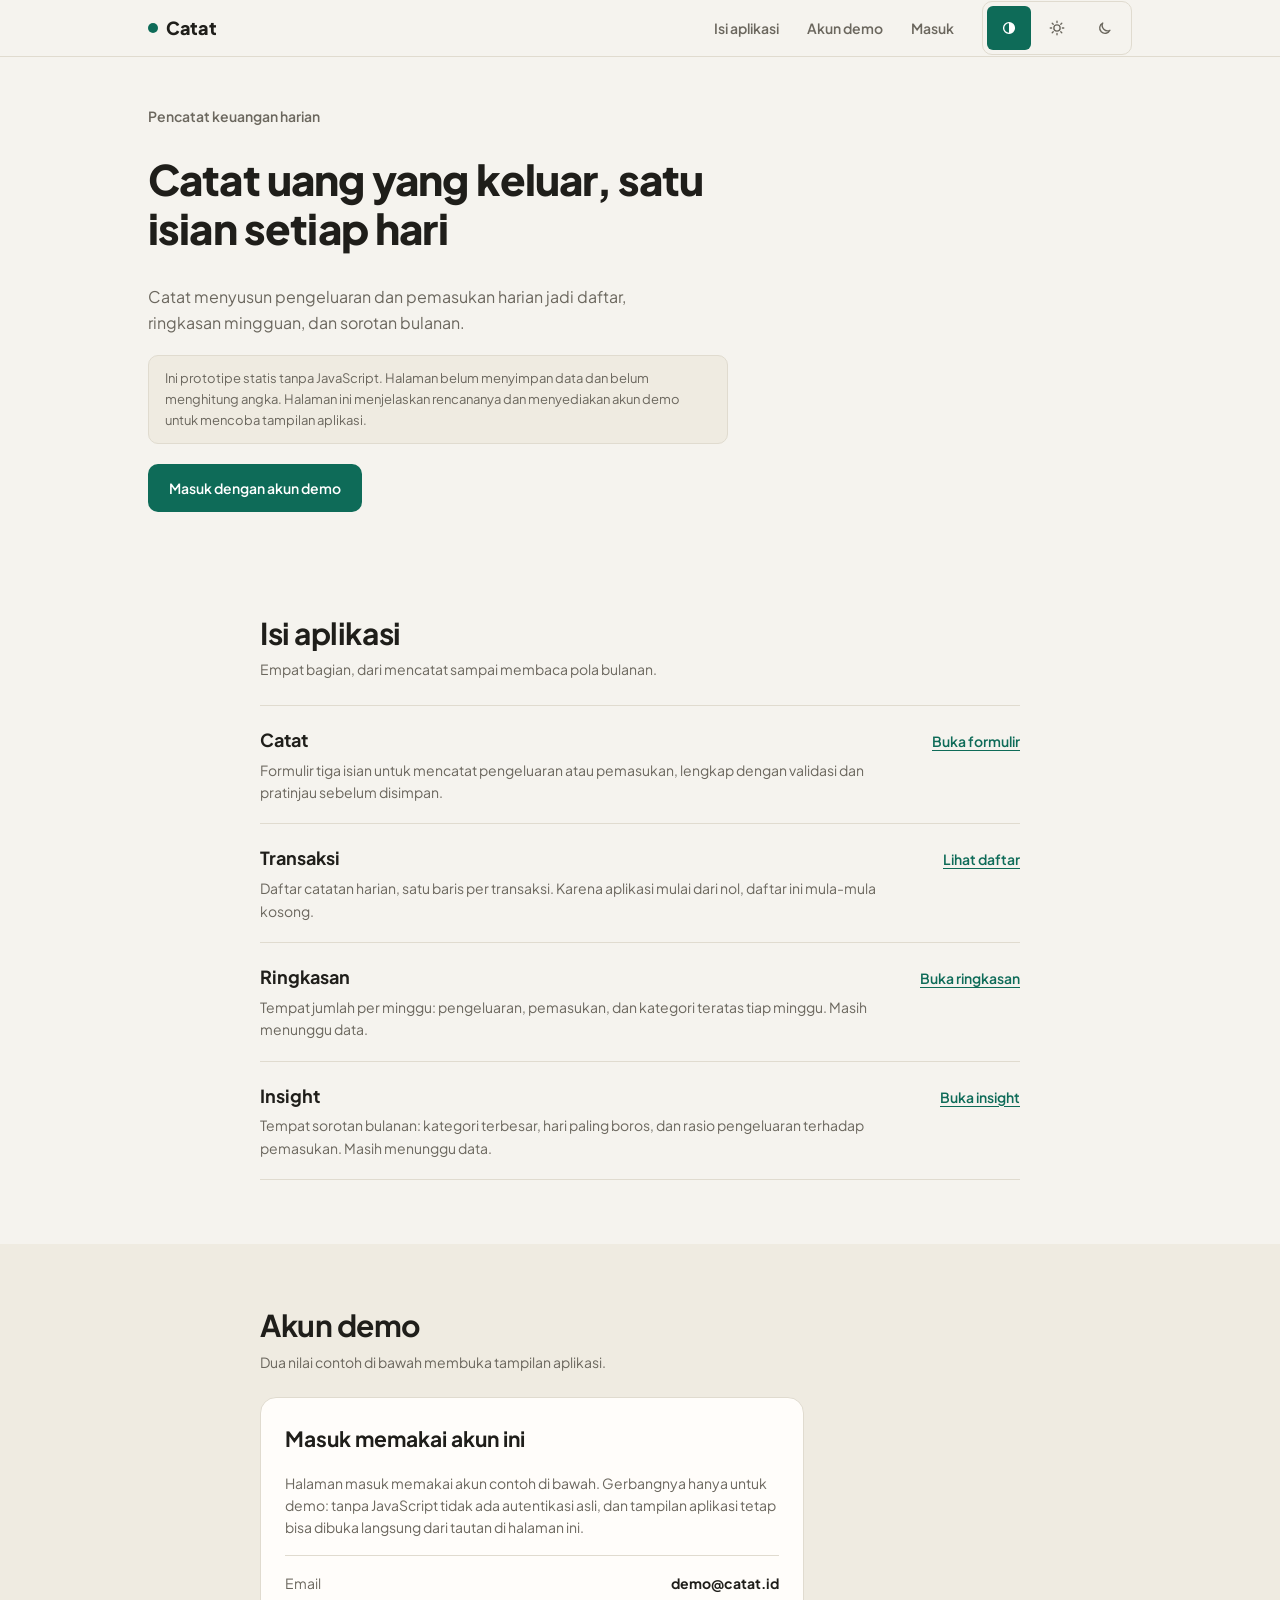
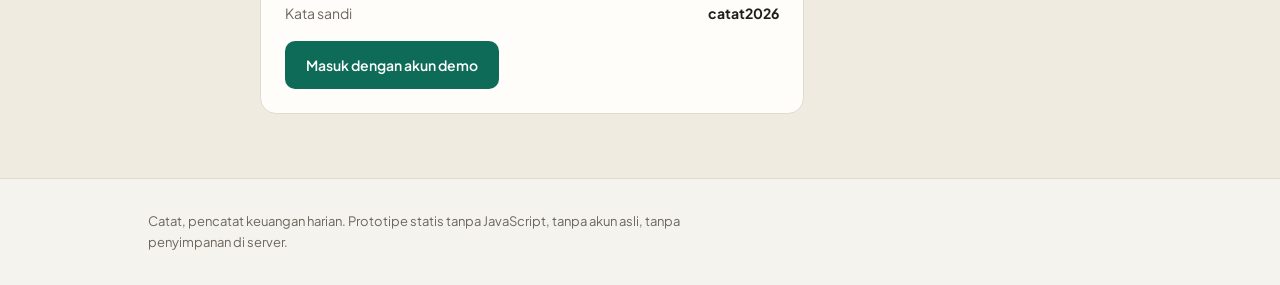
==== commit de1c6856: "login page" ====
--- a/index.html
+++ b/index.html
@@ -4,44 +4,18 @@
 <meta charset="utf-8">
 <meta name="viewport" content="width=device-width, initial-scale=1">
 <meta name="color-scheme" content="light dark">
-<meta name="description" content="Catat, catatan keuangan harian. Rekam pengeluaran harian, lihat pola belanja per minggu, tanpa akun dan tanpa iklan.">
-<title>Catat, catatan keuangan harian</title>
+<meta name="description" content="Catat, pencatat keuangan harian. Jelajahi fiturnya, lalu masuk dengan akun demo.">
+<title>Catat, pencatat keuangan harian</title>
 <link rel="preconnect" href="https://fonts.googleapis.com">
 <link rel="preconnect" href="https://fonts.gstatic.com" crossorigin>
 <link href="https://fonts.googleapis.com/css2?family=Plus+Jakarta+Sans:wght@400;500;600;700;800&display=swap" rel="stylesheet">
 <link rel="stylesheet" href="style.css">
 </head>
 <body>
-<a class="skip-link" href="#catat">Langsung ke formulir</a>
+<a class="skip-link" href="#main">Langsung ke konten</a>
 
-    <!-- Ikon digambar sendiri sebagai bentuk geometris, bukan dari pustaka ikon, supaya set-nya terasa milik produk ini. -->
 <svg width="0" height="0" aria-hidden="true" focusable="false" class="svg-defs">
   <defs>
-    <symbol id="i-makanan" viewBox="0 0 20 20">
-      <path d="M3 9h14a7 7 0 0 1-14 0Z" fill="none" stroke="currentColor" stroke-width="1.5" stroke-linejoin="round"/>
-      <path d="M2 17.5h16" fill="none" stroke="currentColor" stroke-width="1.5" stroke-linecap="round"/>
-    </symbol>
-    <symbol id="i-transport" viewBox="0 0 20 20">
-      <path d="M3.5 12.5 5 6.5h10l1.5 6" fill="none" stroke="currentColor" stroke-width="1.5" stroke-linejoin="round"/>
-      <path d="M3.5 12.5h13v3h-13zM6.5 15.5v1.5M13.5 15.5v1.5" fill="none" stroke="currentColor" stroke-width="1.5" stroke-linecap="round"/>
-    </symbol>
-    <symbol id="i-belanja" viewBox="0 0 20 20">
-      <path d="M4.5 6.5h11l-1 11h-9z" fill="none" stroke="currentColor" stroke-width="1.5" stroke-linejoin="round"/>
-      <path d="M8 6.5a2 2 0 0 1 4 0" fill="none" stroke="currentColor" stroke-width="1.5" stroke-linecap="round"/>
-    </symbol>
-    <symbol id="i-lainnya" viewBox="0 0 20 20">
-      <path d="M3.5 3.5h7l6 6-7 7-6-6z" fill="none" stroke="currentColor" stroke-width="1.5" stroke-linejoin="round"/>
-      <path d="M7.5 7.5h.01" fill="none" stroke="currentColor" stroke-width="2.5" stroke-linecap="round"/>
-    </symbol>
-    <symbol id="i-masuk" viewBox="0 0 20 20">
-      <path d="M10 3v8m0 0L6.5 7.5M10 11l3.5-3.5M4 14v2.5h12V14" fill="none" stroke="currentColor" stroke-width="1.5" stroke-linecap="round" stroke-linejoin="round"/>
-    </symbol>
-    <symbol id="i-buka" viewBox="0 0 20 20">
-      <path d="M5.5 8 10 12.5 14.5 8" fill="none" stroke="currentColor" stroke-width="1.75" stroke-linecap="round" stroke-linejoin="round"/>
-    </symbol>
-    <symbol id="i-simpan" viewBox="0 0 20 20">
-      <path d="M4 4h9l3 3v9H4zM7 4v4h6V4M7 16v-4h6v4" fill="none" stroke="currentColor" stroke-width="1.5" stroke-linejoin="round"/>
-    </symbol>
     <symbol id="i-terang" viewBox="0 0 20 20">
       <circle cx="10" cy="10" r="3.5" fill="none" stroke="currentColor" stroke-width="1.5"/>
       <path d="M10 2.5v1.5M10 16v1.5M2.5 10H4M16 10h1.5M4.7 4.7l1.1 1.1M14.2 14.2l1.1 1.1M15.3 4.7l-1.1 1.1M5.8 14.2l-1.1 1.1" fill="none" stroke="currentColor" stroke-width="1.5" stroke-linecap="round"/>
@@ -53,25 +27,20 @@
       <circle cx="10" cy="10" r="6" fill="none" stroke="currentColor" stroke-width="1.5"/>
       <path d="M10 4a6 6 0 0 1 0 12Z" fill="currentColor"/>
     </symbol>
-    <symbol id="i-peringatan" viewBox="0 0 20 20">
-      <path d="M10 3.5 17.5 16.5h-15z" fill="none" stroke="currentColor" stroke-width="1.5" stroke-linejoin="round"/>
-      <path d="M10 8.5v3.5" fill="none" stroke="currentColor" stroke-width="1.75" stroke-linecap="round"/>
-      <path d="M10 14.5h.01" fill="none" stroke="currentColor" stroke-width="2" stroke-linecap="round"/>
-    </symbol>
   </defs>
 </svg>
 
 <header class="topbar">
   <div class="wrap topbar-inner">
-    <a class="wordmark" href="#catat">
+    <a class="wordmark" href="index.html">
       <span class="wordmark-mark" aria-hidden="true"></span>
       <span class="wordmark-text">Catat</span>
     </a>
 
-    <nav class="topnav" aria-label="Bagian halaman">
-      <a class="topnav-link" href="#transaksi-terbaru">Transaksi</a>
-      <a class="topnav-link" href="#ringkasan-bulanan">Ringkasan</a>
-      <a class="topnav-link" href="#insight">Insight</a>
+    <nav class="topnav" aria-label="Navigasi utama">
+      <a class="topnav-link" href="#isi">Isi aplikasi</a>
+      <a class="topnav-link" href="#akun-demo">Akun demo</a>
+      <a class="topnav-link" href="login.html">Masuk</a>
     </nav>
 
     <fieldset class="appearance">
@@ -97,664 +66,87 @@
 
 <main id="main">
 
-  <section class="section section-entry" id="catat" aria-labelledby="judul-catat">
-    <div class="wrap entry-grid">
-
-      <div class="entry-form-col">
-        <p class="section-kicker">Rabu, 30 September 2026</p>
-        <h1 class="h1" id="judul-catat">Catat pengeluaran hari ini</h1>
-        <p class="lede">Isi nominal, pilih kategori, selesai. Tiga kolom, tanpa akun, tanpa iklan.</p>
-
-        <form class="entry-form" action="#transaksi-terbaru" method="get">
-
-          <fieldset class="field-group">
-            <legend class="label">Jenis</legend>
-            <div class="segmented">
-              <input class="segmented-input" type="radio" name="jenis" id="jenis-keluar" value="keluar" checked>
-              <label class="segmented-option segmented-option--out" for="jenis-keluar">Pengeluaran</label>
-              <input class="segmented-input" type="radio" name="jenis" id="jenis-masuk" value="masuk">
-              <label class="segmented-option segmented-option--in" for="jenis-masuk">Pemasukan</label>
-            </div>
-          </fieldset>
-
-          <div class="field-row">
-            <p class="field">
-              <label class="label" for="nominal">Nominal <span class="label-required" aria-hidden="true">wajib</span></label>
-              <span class="input-money">
-                <span class="input-affix" aria-hidden="true">Rp</span>
-                <input class="input input--money" type="number" id="nominal" name="nominal" min="1000" step="100" inputmode="numeric" placeholder="28.000" required aria-describedby="bantuan-nominal">
-              </span>
-              <span class="hint" id="bantuan-nominal">Tanpa titik pemisah, misalnya 28000 untuk Rp28.000.</span>
-            </p>
-
-            <p class="field">
-              <label class="label" for="kategori">Kategori <span class="label-required" aria-hidden="true">wajib</span></label>
-              <span class="select-wrap">
-                <select class="select" id="kategori" name="kategori" required>
-                  <option value="" disabled selected>Pilih kategori</option>
-                  <optgroup label="Pengeluaran">
-                    <option value="makanan">Makanan dan Minuman</option>
-                    <option value="transportasi">Transportasi</option>
-                    <option value="belanja">Belanja</option>
-                    <option value="lainnya">Lainnya</option>
-                  </optgroup>
-                  <optgroup label="Pemasukan">
-                    <option value="gaji">Gaji</option>
-                    <option value="bonus">Bonus</option>
-                    <option value="lainnya-masuk">Lainnya</option>
-                  </optgroup>
-                </select>
-                <svg class="icon select-caret" aria-hidden="true" width="16" height="16"><use href="#i-buka"/></svg>
-              </span>
-            </p>
-          </div>
-
-          <p class="field">
-            <label class="label" for="catatan">Catatan <span class="label-optional">opsional</span></label>
-            <input class="input" type="text" id="catatan" name="catatan" maxlength="60" placeholder="Makan siang di warung dekat kantor">
-          </p>
-
-          <p class="entry-preview" role="status">
-            <span class="entry-preview-label">Siap dicatat</span>
-            <span class="entry-preview-text"></span>
-          </p>
-
-          <div class="field-error" role="alert">
-            <svg class="icon" aria-hidden="true" width="18" height="18"><use href="#i-peringatan"/></svg>
-            <p class="field-error-text">Nominal dan kategori belum lengkap. Isi keduanya sebelum menyimpan.</p>
-          </div>
-
-          <button class="btn btn--primary" type="submit">
-            <svg class="icon" aria-hidden="true" width="18" height="18"><use href="#i-simpan"/></svg>
-            Simpan transaksi
-          </button>
-
-          <p class="form-note">Prototipe statis tanpa JavaScript. Tombol simpan mengecek isian lalu bawa Anda ke daftar transaksi di bawah, lengkap dengan nominal dan kategori di alamat halaman. Penyimpanan otomatis butuh JavaScript.</p>
-        </form>
-      </div>
-
-      <aside class="panel" aria-labelledby="judul-panel">
-        <p class="panel-kicker">September 2026</p>
-        <h2 class="panel-title" id="judul-panel">Sisasaldo bulan ini</h2>
-        <p class="panel-figure">Rp8.307.200</p>
-
-        <dl class="panel-rows">
-          <div class="panel-row">
-            <dt>Pemasukan</dt>
-            <dd class="num num--in">Rp9.650.000</dd>
-          </div>
-          <div class="panel-row">
-            <dt>Pengeluaran</dt>
-            <dd class="num num--out">Rp1.342.800</dd>
-          </div>
-          <div class="panel-row">
-            <dt>Rata-rata per hari</dt>
-            <dd class="num">Rp44.760</dd>
-          </div>
-        </dl>
-
-        <p class="panel-foot">Angka di halaman ini berasal dari data contoh bulan September 2026.</p>
-      </aside>
-
-    </div>
-  </section>
-
-  <section class="section section-ledger" id="transaksi-terbaru" aria-labelledby="judul-transaksi">
-    <div class="wrap">
-
-      <header class="section-head">
-        <div>
-          <h2 class="h2" id="judul-transaksi">Transaksi terbaru</h2>
-          <p class="section-meta"><span class="ledger-count" aria-live="polite"></span> sejak 2 September 2026</p>
-        </div>
-        <div class="filters" role="group" aria-label="Saring daftar transaksi">
-          <input class="filter-input" type="radio" name="saring" id="saring-semua" value="semua" checked>
-          <label class="chip" for="saring-semua">Semua</label>
-          <input class="filter-input" type="radio" name="saring" id="saring-keluar" value="keluar">
-          <label class="chip" for="saring-keluar">Pengeluaran</label>
-          <input class="filter-input" type="radio" name="saring" id="saring-masuk" value="masuk">
-          <label class="chip" for="saring-masuk">Pemasukan</label>
-        </div>
-      </header>
-
-      <div class="ledger-panel">
-
-        <ul class="ledger" role="list">
-          <li class="row row--out">
-            <details class="row-disclosure">
-              <summary class="row-summary">
-                <span class="row-icon" aria-hidden="true"><svg class="icon" width="20" height="20"><use href="#i-makanan"/></svg></span>
-                <span class="row-text">
-                  <span class="row-title">Kopi susu dan roti panggang</span>
-                  <span class="row-meta">Makanan dan Minuman, 2 Sep</span>
-                </span>
-                <span class="num num--out">Rp28.000</span>
-              </summary>
-              <div class="row-body">
-                <dl class="facts">
-                  <div class="fact"><dt>Jenis</dt><dd>Pengeluaran</dd></div>
-                  <div class="fact"><dt>Kategori</dt><dd>Makanan dan Minuman</dd></div>
-                  <div class="fact"><dt>Tanggal</dt><dd>2 September 2026</dd></div>
-                </dl>
-              </div>
-            </details>
-          </li>
-
-          <li class="row row--out">
-            <details class="row-disclosure">
-              <summary class="row-summary">
-                <span class="row-icon" aria-hidden="true"><svg class="icon" width="20" height="20"><use href="#i-transport"/></svg></span>
-                <span class="row-text">
-                  <span class="row-title">Ojek online ke kantor</span>
-                  <span class="row-meta">Transportasi, 2 Sep</span>
-                </span>
-                <span class="num num--out">Rp18.000</span>
-              </summary>
-              <div class="row-body">
-                <dl class="facts">
-                  <div class="fact"><dt>Jenis</dt><dd>Pengeluaran</dd></div>
-                  <div class="fact"><dt>Kategori</dt><dd>Transportasi</dd></div>
-                  <div class="fact"><dt>Tanggal</dt><dd>2 September 2026</dd></div>
-                </dl>
-              </div>
-            </details>
-          </li>
-
-          <li class="row row--out">
-            <details class="row-disclosure">
-              <summary class="row-summary">
-                <span class="row-icon" aria-hidden="true"><svg class="icon" width="20" height="20"><use href="#i-belanja"/></svg></span>
-                <span class="row-text">
-                  <span class="row-title">Sabun dan pasta gigi</span>
-                  <span class="row-meta">Belanja, 3 Sep</span>
-                </span>
-                <span class="num num--out">Rp74.500</span>
-              </summary>
-              <div class="row-body">
-                <dl class="facts">
-                  <div class="fact"><dt>Jenis</dt><dd>Pengeluaran</dd></div>
-                  <div class="fact"><dt>Kategori</dt><dd>Belanja</dd></div>
-                  <div class="fact"><dt>Tanggal</dt><dd>3 September 2026</dd></div>
-                </dl>
-              </div>
-            </details>
-          </li>
-
-          <li class="row row--out">
-            <details class="row-disclosure">
-              <summary class="row-summary">
-                <span class="row-icon" aria-hidden="true"><svg class="icon" width="20" height="20"><use href="#i-makanan"/></svg></span>
-                <span class="row-text">
-                  <span class="row-title">Makan siang, warung dekat kantor</span>
-                  <span class="row-meta">Makanan dan Minuman, 4 Sep</span>
-                </span>
-                <span class="num num--out">Rp32.000</span>
-              </summary>
-              <div class="row-body">
-                <dl class="facts">
-                  <div class="fact"><dt>Jenis</dt><dd>Pengeluaran</dd></div>
-                  <div class="fact"><dt>Kategori</dt><dd>Makanan dan Minuman</dd></div>
-                  <div class="fact"><dt>Tanggal</dt><dd>4 September 2026</dd></div>
-                </dl>
-              </div>
-            </details>
-          </li>
-
-          <li class="row row--out">
-            <details class="row-disclosure">
-              <summary class="row-summary">
-                <span class="row-icon" aria-hidden="true"><svg class="icon" width="20" height="20"><use href="#i-lainnya"/></svg></span>
-                <span class="row-text">
-                  <span class="row-title">Langganan aplikasi musik</span>
-                  <span class="row-meta">Lainnya, 5 Sep</span>
-                </span>
-                <span class="num num--out">Rp54.000</span>
-              </summary>
-              <div class="row-body">
-                <dl class="facts">
-                  <div class="fact"><dt>Jenis</dt><dd>Pengeluaran</dd></div>
-                  <div class="fact"><dt>Kategori</dt><dd>Lainnya</dd></div>
-                  <div class="fact"><dt>Tanggal</dt><dd>5 September 2026</dd></div>
-                </dl>
-              </div>
-            </details>
-          </li>
-
-          <li class="row row--out">
-            <details class="row-disclosure">
-              <summary class="row-summary">
-                <span class="row-icon" aria-hidden="true"><svg class="icon" width="20" height="20"><use href="#i-transport"/></svg></span>
-                <span class="row-text">
-                  <span class="row-title">Bensin motor</span>
-                  <span class="row-meta">Transportasi, 7 Sep</span>
-                </span>
-                <span class="num num--out">Rp35.000</span>
-              </summary>
-              <div class="row-body">
-                <dl class="facts">
-                  <div class="fact"><dt>Jenis</dt><dd>Pengeluaran</dd></div>
-                  <div class="fact"><dt>Kategori</dt><dd>Transportasi</dd></div>
-                  <div class="fact"><dt>Tanggal</dt><dd>7 September 2026</dd></div>
-                </dl>
-              </div>
-            </details>
-          </li>
-
-          <li class="row row--in">
-            <details class="row-disclosure">
-              <summary class="row-summary">
-                <span class="row-icon" aria-hidden="true"><svg class="icon" width="20" height="20"><use href="#i-masuk"/></svg></span>
-                <span class="row-text">
-                  <span class="row-title">Gaji bulanan</span>
-                  <span class="row-meta">Gaji, 10 Sep</span>
-                </span>
-                <span class="num num--in">Rp8.450.000</span>
-              </summary>
-              <div class="row-body">
-                <dl class="facts">
-                  <div class="fact"><dt>Jenis</dt><dd>Pemasukan</dd></div>
-                  <div class="fact"><dt>Kategori</dt><dd>Gaji</dd></div>
-                  <div class="fact"><dt>Tanggal</dt><dd>10 September 2026</dd></div>
-                </dl>
-              </div>
-            </details>
-          </li>
-
-          <li class="row row--out">
-            <details class="row-disclosure">
-              <summary class="row-summary">
-                <span class="row-icon" aria-hidden="true"><svg class="icon" width="20" height="20"><use href="#i-makanan"/></svg></span>
-                <span class="row-text">
-                  <span class="row-title">Belanja bulanan di supermarket</span>
-                  <span class="row-meta">Makanan dan Minuman, 11 Sep</span>
-                </span>
-                <span class="num num--out">Rp412.300</span>
-              </summary>
-              <div class="row-body">
-                <dl class="facts">
-                  <div class="fact"><dt>Jenis</dt><dd>Pengeluaran</dd></div>
-                  <div class="fact"><dt>Kategori</dt><dd>Makanan dan Minuman</dd></div>
-                  <div class="fact"><dt>Tanggal</dt><dd>11 September 2026</dd></div>
-                </dl>
-              </div>
-            </details>
-          </li>
-
-          <li class="row row--out">
-            <details class="row-disclosure">
-              <summary class="row-summary">
-                <span class="row-icon" aria-hidden="true"><svg class="icon" width="20" height="20"><use href="#i-transport"/></svg></span>
-                <span class="row-text">
-                  <span class="row-title">KRL dan bus</span>
-                  <span class="row-meta">Transportasi, 12 Sep</span>
-                </span>
-                <span class="num num--out">Rp22.000</span>
-              </summary>
-              <div class="row-body">
-                <dl class="facts">
-                  <div class="fact"><dt>Jenis</dt><dd>Pengeluaran</dd></div>
-                  <div class="fact"><dt>Kategori</dt><dd>Transportasi</dd></div>
-                  <div class="fact"><dt>Tanggal</dt><dd>12 September 2026</dd></div>
-                </dl>
-              </div>
-            </details>
-          </li>
-
-          <li class="row row--out">
-            <details class="row-disclosure">
-              <summary class="row-summary">
-                <span class="row-icon" aria-hidden="true"><svg class="icon" width="20" height="20"><use href="#i-lainnya"/></svg></span>
-                <span class="row-text">
-                  <span class="row-title">Hadiah ulang tahun teman</span>
-                  <span class="row-meta">Lainnya, 14 Sep</span>
-                </span>
-                <span class="num num--out">Rp150.000</span>
-              </summary>
-              <div class="row-body">
-                <dl class="facts">
-                  <div class="fact"><dt>Jenis</dt><dd>Pengeluaran</dd></div>
-                  <div class="fact"><dt>Kategori</dt><dd>Lainnya</dd></div>
-                  <div class="fact"><dt>Tanggal</dt><dd>14 September 2026</dd></div>
-                </dl>
-              </div>
-            </details>
-          </li>
-
-          <li class="row row--out">
-            <details class="row-disclosure">
-              <summary class="row-summary">
-                <span class="row-icon" aria-hidden="true"><svg class="icon" width="20" height="20"><use href="#i-makanan"/></svg></span>
-                <span class="row-text">
-                  <span class="row-title">Makan malam di restoran</span>
-                  <span class="row-meta">Makanan dan Minuman, 18 Sep</span>
-                </span>
-                <span class="num num--out">Rp186.000</span>
-              </summary>
-              <div class="row-body">
-                <dl class="facts">
-                  <div class="fact"><dt>Jenis</dt><dd>Pengeluaran</dd></div>
-                  <div class="fact"><dt>Kategori</dt><dd>Makanan dan Minuman</dd></div>
-                  <div class="fact"><dt>Tanggal</dt><dd>18 September 2026</dd></div>
-                </dl>
-              </div>
-            </details>
-          </li>
-
-          <li class="row row--out">
-            <details class="row-disclosure">
-              <summary class="row-summary">
-                <span class="row-icon" aria-hidden="true"><svg class="icon" width="20" height="20"><use href="#i-belanja"/></svg></span>
-                <span class="row-text">
-                  <span class="row-title">Buku dan alat tulis</span>
-                  <span class="row-meta">Belanja, 20 Sep</span>
-                </span>
-                <span class="num num--out">Rp137.000</span>
-              </summary>
-              <div class="row-body">
-                <dl class="facts">
-                  <div class="fact"><dt>Jenis</dt><dd>Pengeluaran</dd></div>
-                  <div class="fact"><dt>Kategori</dt><dd>Belanja</dd></div>
-                  <div class="fact"><dt>Tanggal</dt><dd>20 September 2026</dd></div>
-                </dl>
-              </div>
-            </details>
-          </li>
-
-          <li class="row row--in">
-            <details class="row-disclosure">
-              <summary class="row-summary">
-                <span class="row-icon" aria-hidden="true"><svg class="icon" width="20" height="20"><use href="#i-masuk"/></svg></span>
-                <span class="row-text">
-                  <span class="row-title">Bonus proyek</span>
-                  <span class="row-meta">Bonus, 25 Sep</span>
-                </span>
-                <span class="num num--in">Rp1.200.000</span>
-              </summary>
-              <div class="row-body">
-                <dl class="facts">
-                  <div class="fact"><dt>Jenis</dt><dd>Pemasukan</dd></div>
-                  <div class="fact"><dt>Kategori</dt><dd>Bonus</dd></div>
-                  <div class="fact"><dt>Tanggal</dt><dd>25 September 2026</dd></div>
-                </dl>
-              </div>
-            </details>
-          </li>
-
-          <li class="row row--out">
-            <details class="row-disclosure">
-              <summary class="row-summary">
-                <span class="row-icon" aria-hidden="true"><svg class="icon" width="20" height="20"><use href="#i-transport"/></svg></span>
-                <span class="row-text">
-                  <span class="row-title">Bensin dan servis motor</span>
-                  <span class="row-meta">Transportasi, 26 Sep</span>
-                </span>
-                <span class="num num--out">Rp148.500</span>
-              </summary>
-              <div class="row-body">
-                <dl class="facts">
-                  <div class="fact"><dt>Jenis</dt><dd>Pengeluaran</dd></div>
-                  <div class="fact"><dt>Kategori</dt><dd>Transportasi</dd></div>
-                  <div class="fact"><dt>Tanggal</dt><dd>26 September 2026</dd></div>
-                </dl>
-              </div>
-            </details>
-          </li>
-
-          <li class="row row--out">
-            <details class="row-disclosure">
-              <summary class="row-summary">
-                <span class="row-icon" aria-hidden="true"><svg class="icon" width="20" height="20"><use href="#i-makanan"/></svg></span>
-                <span class="row-text">
-                  <span class="row-title">Kopi dan camilan</span>
-                  <span class="row-meta">Makanan dan Minuman, 28 Sep</span>
-                </span>
-                <span class="num num--out">Rp45.500</span>
-              </summary>
-              <div class="row-body">
-                <dl class="facts">
-                  <div class="fact"><dt>Jenis</dt><dd>Pengeluaran</dd></div>
-                  <div class="fact"><dt>Kategori</dt><dd>Makanan dan Minuman</dd></div>
-                  <div class="fact"><dt>Tanggal</dt><dd>28 September 2026</dd></div>
-                </dl>
-              </div>
-            </details>
-          </li>
-        </ul>
-
-        <div class="state state--empty">
-          <p class="state-title">Belum ada catatan</p>
-          <p class="state-text">Belum ada transaksi yang masuk. Isi formulir di bagian atas untuk membuat catatan pertama.</p>
-        </div>
-
-        <div class="state state--loading" role="status">
-          <p class="state-title">Memuat catatan</p>
-          <div class="skeleton" aria-hidden="true"><span class="skeleton-bar"></span><span class="skeleton-bar"></span><span class="skeleton-bar"></span></div>
-        </div>
-
-        <div class="state state--error" role="alert">
-          <p class="state-title"><svg class="icon" aria-hidden="true" width="18" height="18"><use href="#i-peringatan"/></svg> Catatan gagal dimuat</p>
-          <p class="state-text">Penyimpanan lokal tidak dapat dibaca. Periksa izin penyimpanan peramban, lalu muat ulang halaman.</p>
-        </div>
-
-        <div class="state state--none" role="status">
-          <p class="state-title">Tidak ada catatan yang cocok</p>
-          <p class="state-text">Saringan Pengeluaran dan tombol sembunyikan pengeluaran tidak menyisakan catatan. Pilih saringan lain atau kosongkan tombol tersebut.</p>
-        </div>
-
-        <footer class="ledger-foot">
-          <input class="hide-input" type="checkbox" id="sembunyikan-keluar">
-          <label class="btn btn--quiet" for="sembunyikan-keluar">Sembunyikan semua pengeluaran</label>
-
-          <details class="state-switch">
-            <summary class="state-switch-summary">Kondisi data lain</summary>
-            <div class="state-switch-body">
-              <p class="state-switch-note">Prototipe statis, jadi kondisi berikut disimulasikan untuk menunjukkan tampilan layar yang akan muncul di aplikasi.</p>
-              <input class="state-input" type="radio" name="kondisi" id="kondisi-siap" value="siap" checked>
-              <label class="chip" for="kondisi-siap">Ada data</label>
-              <input class="state-input" type="radio" name="kondisi" id="kondisi-kosong" value="kosong">
-              <label class="chip" for="kondisi-kosong">Belum ada data</label>
-              <input class="state-input" type="radio" name="kondisi" id="kondisi-memuat" value="memuat">
-              <label class="chip" for="kondisi-memuat">Sedang memuat</label>
-              <input class="state-input" type="radio" name="kondisi" id="kondisi-gagal" value="gagal">
-              <label class="chip" for="kondisi-gagal">Gagal memuat</label>
-            </div>
-          </details>
-        </footer>
-
+  <section class="hero" aria-labelledby="judul-utama">
+    <div class="wrap hero-inner">
+      <p class="section-kicker">Pencatat keuangan harian</p>
+      <h1 class="h1" id="judul-utama">Catat uang yang keluar, satu isian setiap hari</h1>
+      <p class="lede">Catat menyusun pengeluaran dan pemasukan harian jadi daftar, ringkasan mingguan, dan sorotan bulanan.</p>
+      <p class="hero-note">Ini prototipe statis tanpa JavaScript. Halaman belum menyimpan data dan belum menghitung angka. Halaman ini menjelaskan rencananya dan menyediakan akun demo untuk mencoba tampilan aplikasi.</p>
+      <div class="hero-actions">
+        <a class="btn btn--primary" href="login.html">Masuk dengan akun demo</a>
       </div>
     </div>
   </section>
 
-  <section class="section section-weeks" id="ringkasan-bulanan" aria-labelledby="judul-ringkasan">
-    <div class="wrap">
+  <section class="section" id="isi" aria-labelledby="judul-isi">
+    <div class="wrap wrap--narrow">
       <header class="section-head">
         <div>
-          <h2 class="h2" id="judul-ringkasan">Ringkasan September</h2>
-          <p class="section-meta">Geser ke samping untuk berpindah minggu.</p>
+          <h2 class="h2" id="judul-isi">Isi aplikasi</h2>
+          <p class="section-meta">Empat bagian, dari mencatat sampai membaca pola bulanan.</p>
         </div>
-
-        <nav class="weeknav" aria-label="Pilih minggu">
-          <a class="weeknav-link" href="#minggu-1">1</a>
-          <a class="weeknav-link" href="#minggu-2">2</a>
-          <a class="weeknav-link" href="#minggu-3">3</a>
-          <a class="weeknav-link" href="#minggu-4">4</a>
-          <p class="weeknav-status">
-            <span class="weeknav-default">September 2026</span>
-            <span class="weeknav-current" aria-live="polite"></span>
-          </p>
-        </nav>
       </header>
 
-      <div class="weekstrip" tabindex="0" role="region" aria-label="Kartu ringkasan per minggu, dapat digeser dengan keyboard">
-
-        <article class="week" id="minggu-1" aria-labelledby="minggu-1-judul">
-          <header class="week-head">
-            <h3 class="week-title" id="minggu-1-judul">Minggu 1</h3>
-            <p class="week-range"><time datetime="2026-09-01">1 Sep</time> sampai <time datetime="2026-09-07">7 Sep</time></p>
-          </header>
-          <dl class="week-nums">
-            <div class="week-num"><dt>Keluar</dt><dd class="num num--out">Rp241.500</dd></div>
-            <div class="week-num"><dt>Masuk</dt><dd class="num num--in">Rp0</dd></div>
-          </dl>
-          <div class="bars">
-            <p class="bars-title">Kategori teratas</p>
-            <div class="bar-row">
-              <p class="bar-label">Belanja <span class="num">Rp74.500</span></p>
-              <span class="bar"><span class="bar-fill" style="--isi: 31%"></span></span>
-            </div>
-            <div class="bar-row">
-              <p class="bar-label">Makanan dan Minuman <span class="num">Rp60.000</span></p>
-              <span class="bar"><span class="bar-fill" style="--isi: 25%"></span></span>
-            </div>
-            <div class="bar-row">
-              <p class="bar-label">Lainnya <span class="num">Rp54.000</span></p>
-              <span class="bar"><span class="bar-fill" style="--isi: 22%"></span></span>
-            </div>
+      <ul class="parts" role="list">
+        <li class="part">
+          <div class="part-head">
+            <h3 class="part-name">Catat</h3>
+            <a class="part-link" href="app.html#catat">Buka formulir</a>
           </div>
-        </article>
-
-        <article class="week" id="minggu-2" aria-labelledby="minggu-2-judul">
-          <header class="week-head">
-            <h3 class="week-title" id="minggu-2-judul">Minggu 2</h3>
-            <p class="week-range"><time datetime="2026-09-08">8 Sep</time> sampai <time datetime="2026-09-14">14 Sep</time></p>
-          </header>
-          <dl class="week-nums">
-            <div class="week-num"><dt>Keluar</dt><dd class="num num--out">Rp584.300</dd></div>
-            <div class="week-num"><dt>Masuk</dt><dd class="num num--in">Rp8.450.000</dd></div>
-          </dl>
-          <div class="bars">
-            <p class="bars-title">Kategori teratas</p>
-            <div class="bar-row">
-              <p class="bar-label">Makanan dan Minuman <span class="num">Rp412.300</span></p>
-              <span class="bar"><span class="bar-fill" style="--isi: 71%"></span></span>
-            </div>
-            <div class="bar-row">
-              <p class="bar-label">Lainnya <span class="num">Rp150.000</span></p>
-              <span class="bar"><span class="bar-fill" style="--isi: 26%"></span></span>
-            </div>
-            <div class="bar-row">
-              <p class="bar-label">Transportasi <span class="num">Rp22.000</span></p>
-              <span class="bar"><span class="bar-fill" style="--isi: 4%"></span></span>
-            </div>
+          <p class="part-text">Formulir tiga isian untuk mencatat pengeluaran atau pemasukan, lengkap dengan validasi dan pratinjau sebelum disimpan.</p>
+        </li>
+        <li class="part">
+          <div class="part-head">
+            <h3 class="part-name">Transaksi</h3>
+            <a class="part-link" href="app.html#transaksi-terbaru">Lihat daftar</a>
           </div>
-        </article>
-
-        <article class="week" id="minggu-3" aria-labelledby="minggu-3-judul">
-          <header class="week-head">
-            <h3 class="week-title" id="minggu-3-judul">Minggu 3</h3>
-            <p class="week-range"><time datetime="2026-09-15">15 Sep</time> sampai <time datetime="2026-09-21">21 Sep</time></p>
-          </header>
-          <dl class="week-nums">
-            <div class="week-num"><dt>Keluar</dt><dd class="num num--out">Rp323.000</dd></div>
-            <div class="week-num"><dt>Masuk</dt><dd class="num num--in">Rp0</dd></div>
-          </dl>
-          <div class="bars">
-            <p class="bars-title">Kategori teratas</p>
-            <div class="bar-row">
-              <p class="bar-label">Makanan dan Minuman <span class="num">Rp186.000</span></p>
-              <span class="bar"><span class="bar-fill" style="--isi: 58%"></span></span>
-            </div>
-            <div class="bar-row">
-              <p class="bar-label">Belanja <span class="num">Rp137.000</span></p>
-              <span class="bar"><span class="bar-fill" style="--isi: 42%"></span></span>
-            </div>
+          <p class="part-text">Daftar catatan harian, satu baris per transaksi. Karena aplikasi mulai dari nol, daftar ini mula-mula kosong.</p>
+        </li>
+        <li class="part">
+          <div class="part-head">
+            <h3 class="part-name">Ringkasan</h3>
+            <a class="part-link" href="app.html#ringkasan-bulanan">Buka ringkasan</a>
           </div>
-        </article>
-
-        <article class="week" id="minggu-4" aria-labelledby="minggu-4-judul">
-          <header class="week-head">
-            <h3 class="week-title" id="minggu-4-judul">Minggu 4</h3>
-            <p class="week-range"><time datetime="2026-09-22">22 Sep</time> sampai <time datetime="2026-09-30">30 Sep</time></p>
-          </header>
-          <dl class="week-nums">
-            <div class="week-num"><dt>Keluar</dt><dd class="num num--out">Rp194.000</dd></div>
-            <div class="week-num"><dt>Masuk</dt><dd class="num num--in">Rp1.200.000</dd></div>
-          </dl>
-          <div class="bars">
-            <p class="bars-title">Kategori teratas</p>
-            <div class="bar-row">
-              <p class="bar-label">Transportasi <span class="num">Rp148.500</span></p>
-              <span class="bar"><span class="bar-fill" style="--isi: 77%"></span></span>
-            </div>
-            <div class="bar-row">
-              <p class="bar-label">Makanan dan Minuman <span class="num">Rp45.500</span></p>
-              <span class="bar"><span class="bar-fill" style="--isi: 23%"></span></span>
-            </div>
+          <p class="part-text">Tempat jumlah per minggu: pengeluaran, pemasukan, dan kategori teratas tiap minggu. Masih menunggu data.</p>
+        </li>
+        <li class="part">
+          <div class="part-head">
+            <h3 class="part-name">Insight</h3>
+            <a class="part-link" href="app.html#insight">Buka insight</a>
           </div>
-        </article>
-
-      </div>
+          <p class="part-text">Tempat sorotan bulanan: kategori terbesar, hari paling boros, dan rasio pengeluaran terhadap pemasukan. Masih menunggu data.</p>
+        </li>
+      </ul>
     </div>
   </section>
 
-  <section class="section section-insight" id="insight" aria-labelledby="judul-insight">
+  <section class="section section-weeks" id="akun-demo" aria-labelledby="judul-akun">
     <div class="wrap wrap--narrow">
       <header class="section-head">
         <div>
-          <h2 class="h2" id="judul-insight">Insight bulan ini</h2>
-          <p class="section-meta">Dihitung dari data contoh September 2026.</p>
+          <h2 class="h2" id="judul-akun">Akun demo</h2>
+          <p class="section-meta">Dua nilai contoh di bawah membuka tampilan aplikasi.</p>
         </div>
       </header>
 
-      <div class="insights">
+      <div class="demo-card">
+        <p class="demo-title">Masuk memakai akun ini</p>
+        <p class="demo-text">Halaman masuk memakai akun contoh di bawah. Gerbangnya hanya untuk demo: tanpa JavaScript tidak ada autentikasi asli, dan tampilan aplikasi tetap bisa dibuka langsung dari tautan di halaman ini.</p>
 
-        <details class="insight" open>
-          <summary class="insight-summary">
-            <span class="insight-name">Kategori terbesar</span>
-            <span class="insight-value">Makanan dan Minuman</span>
-            <svg class="icon insight-caret" aria-hidden="true" width="20" height="20"><use href="#i-buka"/></svg>
-          </summary>
-          <div class="insight-body">
-            <div class="insight-inner">
-              <p class="insight-lead">Makanan dan Minuman menyerap Rp703.800 atau 52 persen dari seluruh pengeluaran bulan ini.</p>
-              <span class="bar bar--wide"><span class="bar-fill" style="--isi: 52%"></span></span>
-              <p class="insight-note">Jumlah itu termasuk belanja bulanan Rp412.300 pada 11 September, satu transaksi yang sendiri mengisi 71 persen pengeluaran minggu kedua.</p>
-            </div>
+        <dl class="demo-rows">
+          <div class="demo-row">
+            <dt>Email</dt>
+            <dd>demo@catat.id</dd>
           </div>
-        </details>
+          <div class="demo-row">
+            <dt>Kata sandi</dt>
+            <dd>catat2026</dd>
+          </div>
+        </dl>
 
-        <details class="insight">
-          <summary class="insight-summary">
-            <span class="insight-name">Hari paling boros</span>
-            <span class="insight-value">Jumat, 11 Sep</span>
-            <svg class="icon insight-caret" aria-hidden="true" width="20" height="20"><use href="#i-buka"/></svg>
-          </summary>
-          <div class="insight-body">
-            <div class="insight-inner">
-              <p class="insight-lead">Jumat, 11 September mencatat Rp412.300, seluruhnya dari belanja bulanan di supermarket.</p>
-              <p class="insight-note">Jumlah itu sekitar sembilan kali lipat dari rata-rata harian Rp44.760.</p>
-            </div>
-          </div>
-        </details>
-
-        <details class="insight">
-          <summary class="insight-summary">
-            <span class="insight-name">Rasio pengeluaran</span>
-            <span class="insight-value">13,9 persen</span>
-            <svg class="icon insight-caret" aria-hidden="true" width="20" height="20"><use href="#i-buka"/></svg>
-          </summary>
-          <div class="insight-body">
-            <div class="insight-inner">
-              <p class="insight-lead">Pengeluaran Rp1.342.800 memakai 13,9 persen dari pemasukan Rp9.650.000, sisa Rp8.307.200.</p>
-              <p class="insight-note">Angka ini hanya mencakup satu bulan dan belum memperhitungkan cicilan, yang tidak tercatat di halaman ini.</p>
-            </div>
-          </div>
-        </details>
-
-        <details class="insight">
-          <summary class="insight-summary">
-            <span class="insight-name">Peluang penghematan</span>
-            <span class="insight-value">Transportasi</span>
-            <svg class="icon insight-caret" aria-hidden="true" width="20" height="20"><use href="#i-buka"/></svg>
-          </summary>
-          <div class="insight-body">
-            <div class="insight-inner">
-              <p class="insight-lead">Transportasi mencapai Rp223.500, lebih besar daripada kategori Belanja yang Rp211.500.</p>
-              <p class="insight-note">Satu perjalanan ojek online yang dilewati per minggu setara Rp72.000 sebulan, sekitar 32 persen dari pengeluaran transportasi.</p>
-            </div>
-          </div>
-        </details>
-
+        <div class="hero-actions">
+          <a class="btn btn--primary" href="login.html">Masuk dengan akun demo</a>
+        </div>
       </div>
     </div>
   </section>
@@ -763,8 +155,7 @@
 
 <footer class="footer">
   <div class="wrap footer-inner">
-    <p class="footer-text">Catat, catatan keuangan harian. Tanpa akun, tanpa iklan, tanpa penyimpanan di server.</p>
-    <p class="footer-text">Seluruh nominal pada prototipe ini adalah data contoh bulan September 2026.</p>
+    <p class="footer-text">Catat, pencatat keuangan harian. Prototipe statis tanpa JavaScript, tanpa akun asli, tanpa penyimpanan di server.</p>
   </div>
 </footer>
 </body>
--- a/style.css
+++ b/style.css
@@ -60,7 +60,6 @@
 
   --hair: 1px;
   --bar-h: 6px;
-  --bar-h-lg: 8px;
   --focus-ring: 2px;
 
   --wrap: 64rem;
@@ -296,8 +295,8 @@
 .appearance-option {
   display: grid;
   place-items: center;
-  width: 2.25rem;
-  height: 2.25rem;
+  width: var(--tap);
+  height: var(--tap);
   border-radius: var(--r-sm);
   color: var(--text-muted);
   cursor: pointer;
@@ -456,9 +455,6 @@
 .btn--primary { background: var(--accent); color: var(--on-accent); }
 .btn--primary:hover { background: var(--accent-strong); }
 .btn--primary:active { transform: translateY(1px); }
-.btn--quiet { background: transparent; border-color: var(--border-control); color: var(--text-muted); }
-.btn--quiet:hover { border-color: var(--text-muted); color: var(--text); }
-.btn--quiet:active { background: var(--sunken); }
 
 .panel {
   padding: var(--space-6);
@@ -497,10 +493,54 @@
 .panel .num--in { color: var(--panel-in); }
 .panel .num--out { color: var(--panel-out); }
 
-/* Daftar transaksi bergaya buku kas: baris hairline, bukan kartu */
-
-.filters { display: flex; flex-wrap: wrap; gap: var(--space-2); }
-.filter-input, .state-input { position: absolute; opacity: 0; pointer-events: none; }
+/* Satu status tampil pada satu waktu, diatur radio tanpa JavaScript */
+.state { display: none; padding-block: var(--space-6); }
+.state-title { display: flex; align-items: center; gap: var(--space-2); font-weight: 700; }
+.state-text { margin-top: var(--space-2); max-width: 52ch; color: var(--text-muted); font-size: var(--fs-sm); }
+.state-action { margin-top: var(--space-4); }
+.state-action a { color: var(--accent); font-size: var(--fs-sm); font-weight: 600; text-underline-offset: 0.2em; }
+.state-action a:hover { color: var(--accent-strong); }
+.state--error .state-title { color: var(--danger); }
+.section-weeks .state--empty,
+.section-insight .state--empty { display: block; }
+.skeleton { display: grid; gap: var(--space-3); margin-top: var(--space-4); }
+.skeleton-bar {
+  height: 1.5rem;
+  border-radius: var(--r-sm);
+  background: var(--sunken);
+  animation: denyut 1.2s var(--ease) infinite;
+}
+.skeleton-bar:nth-child(2) { width: 82%; }
+.skeleton-bar:nth-child(3) { width: 64%; }
+@keyframes denyut { 0%, 100% { opacity: 1; } 50% { opacity: 0.45; } }
+
+.section-ledger:has(#kondisi-memuat:checked) .state--empty,
+.section-ledger:has(#kondisi-gagal:checked) .state--empty,
+.section-ledger:has(#kondisi-kosong:checked) .state--loading,
+.section-ledger:has(#kondisi-gagal:checked) .state--loading,
+.section-ledger:has(#kondisi-kosong:checked) .state--error,
+.section-ledger:has(#kondisi-memuat:checked) .state--error { display: none; }
+.section-ledger:has(#kondisi-kosong:checked) .state--empty,
+.section-ledger:has(#kondisi-memuat:checked) .state--loading,
+.section-ledger:has(#kondisi-gagal:checked) .state--error { display: block; }
+
+.ledger-foot { padding-top: var(--space-5); }
+.state-switch { font-size: var(--fs-sm); }
+.state-switch-summary {
+  display: inline-flex;
+  align-items: center;
+  min-height: var(--tap);
+  color: var(--text-muted);
+  font-weight: 600;
+  text-decoration: underline;
+  text-underline-offset: 0.2em;
+}
+.state-switch-summary:hover { color: var(--text); }
+.state-switch-summary:active { color: var(--text-muted); }
+.state-switch-body { display: grid; gap: var(--space-2); padding-top: var(--space-3); }
+.state-switch-note { max-width: 56ch; color: var(--text-muted); font-size: var(--fs-xs); }
+
+.state-input { position: absolute; opacity: 0; pointer-events: none; }
 .chip {
   display: grid;
   place-items: center;
@@ -516,220 +556,83 @@
 }
 .chip:hover { border-color: var(--text-muted); color: var(--text); }
 .chip:active { background: var(--sunken); }
-.filter-input:checked + .chip,
 .state-input:checked + .chip {
   border-color: var(--accent);
   background: var(--accent);
   color: var(--on-accent);
 }
-.filter-input:focus-visible + .chip,
 .state-input:focus-visible + .chip { outline: var(--focus-ring) solid var(--focus); outline-offset: 2px; }
 
-.ledger { border-top: 1px solid var(--border); }
-.row { border-bottom: 1px solid var(--border); }
-.row-disclosure > .row-summary {
+/* Halaman penjelasan: hero rapat, lalu daftar bagian bergaya buku kas */
+.hero { padding-block: var(--space-12) var(--space-10); }
+.hero-inner { display: grid; gap: var(--space-5); }
+.hero-actions { display: flex; flex-wrap: wrap; gap: var(--space-3); }
+.hero-note {
+  max-width: 58ch;
+  padding: var(--space-3) var(--space-4);
+  border: 1px solid var(--border);
+  border-radius: var(--r-md);
+  background: var(--sunken);
+  color: var(--text-muted);
+  font-size: var(--fs-xs);
+}
+
+.parts { border-top: 1px solid var(--border); }
+.part { display: grid; gap: var(--space-1); padding-block: var(--space-5); border-bottom: 1px solid var(--border); }
+.part-head { display: flex; align-items: baseline; justify-content: space-between; gap: var(--space-4); }
+.part-name { font-size: var(--fs-lg); font-weight: 700; }
+.part-link { color: var(--accent); font-size: var(--fs-sm); font-weight: 600; text-decoration: underline; text-underline-offset: 0.2em; }
+.part-link:hover { color: var(--accent-strong); }
+.part-text { max-width: 62ch; color: var(--text-muted); font-size: var(--fs-sm); }
+
+.demo-card {
   display: grid;
-  grid-template-columns: auto minmax(0, 1fr) auto;
-  align-items: center;
-  gap: var(--space-3);
-  min-height: 3.5rem;
-  padding-block: var(--space-2);
-  transition: background-color var(--dur-fast) var(--ease);
-}
-.row-disclosure > .row-summary:hover { background: var(--sunken); }
-.row-disclosure > .row-summary:active { background: var(--border); }
-.row-icon { display: grid; place-items: center; color: var(--text-muted); }
-.row--in .row-icon { color: var(--accent); }
-.row-text { display: grid; gap: var(--space-1); min-width: 0; }
-.row-title { font-size: var(--fs-base); font-weight: 600; }
-.row-meta { color: var(--text-muted); font-size: var(--fs-xs); }
-.row .num { font-size: var(--fs-base); font-weight: 700; white-space: nowrap; }
-
-.row-body { display: grid; grid-template-rows: 0fr; transition: grid-template-rows var(--dur-slow) var(--ease); }
-.row-body > .facts { overflow: hidden; }
-.row-disclosure[open] > .row-body { grid-template-rows: 1fr; }
-.facts { display: flex; flex-wrap: wrap; gap: var(--space-2) var(--space-6); margin: 0; padding: 0 0 var(--space-4) 2.5rem; }
-.fact { display: flex; gap: var(--space-2); font-size: var(--fs-xs); }
-.fact dt { color: var(--text-muted); }
-.fact dd { font-weight: 600; }
-
-/* Saringan dan sembunyikan cukup CSS, tanpa JavaScript */
-.section-ledger:has(#saring-keluar:checked) .row--in,
-.section-ledger:has(#saring-masuk:checked) .row--out,
-.section-ledger:has(#sembunyikan-keluar:checked) .row--out { display: none; }
-.section-ledger:has(#saring-semua:checked) .ledger-count::after { content: "15 catatan"; }
-.section-ledger:has(#saring-keluar:checked) .ledger-count::after { content: "13 pengeluaran"; }
-.section-ledger:has(#saring-masuk:checked) .ledger-count::after { content: "2 pemasukan"; }
-.section-ledger:has(#saring-semua:checked):has(#sembunyikan-keluar:checked) .ledger-count::after { content: "2 catatan"; }
-.section-ledger:has(#saring-keluar:checked):has(#sembunyikan-keluar:checked) .ledger-count::after { content: "0 catatan"; }
-
-/* Kondisi layar: hanya satu yang tampil, yang lain disembunyikan */
-.section-ledger:has(#kondisi-kosong:checked) .ledger,
-.section-ledger:has(#kondisi-memuat:checked) .ledger,
-.section-ledger:has(#kondisi-gagal:checked) .ledger { display: none; }
-.state { display: none; padding-block: var(--space-6); }
-.section-ledger:has(#kondisi-kosong:checked) .state--empty,
-.section-ledger:has(#kondisi-memuat:checked) .state--loading,
-.section-ledger:has(#kondisi-gagal:checked) .state--error { display: block; }
-/* Kombinasi saringan dan sembunyikan bisa menyisakan nol baris */
-.section-ledger:has(#kondisi-siap:checked):has(#saring-keluar:checked):has(#sembunyikan-keluar:checked) .state--none { display: block; }
-.section-ledger:has(#kondisi-siap:checked):has(#saring-keluar:checked):has(#sembunyikan-keluar:checked) .ledger { display: none; }
-.state-title { display: flex; align-items: center; gap: var(--space-2); font-weight: 700; }
-.state-text { margin-top: var(--space-2); max-width: 52ch; color: var(--text-muted); font-size: var(--fs-sm); }
-.state--error .state-title { color: var(--danger); }
-.skeleton { display: grid; gap: var(--space-3); margin-top: var(--space-4); }
-.skeleton-bar {
-  height: 1.5rem;
-  border-radius: var(--r-sm);
-  background: var(--sunken);
-  animation: denyut 1.2s var(--ease) infinite;
-}
-.skeleton-bar:nth-child(2) { width: 82%; }
-.skeleton-bar:nth-child(3) { width: 64%; }
-@keyframes denyut { 0%, 100% { opacity: 1; } 50% { opacity: 0.45; } }
-
-.ledger-foot {
-  display: flex;
-  flex-wrap: wrap;
-  align-items: center;
-  justify-content: space-between;
   gap: var(--space-4);
-  padding-top: var(--space-5);
-}
-.hide-input { position: absolute; opacity: 0; pointer-events: none; }
-.hide-input:focus-visible + .btn { outline: var(--focus-ring) solid var(--focus); outline-offset: 2px; }
-.hide-input:checked + .btn {
-  border-color: var(--accent);
-  background: var(--accent-soft);
-  color: var(--accent);
-}
-.state-switch { font-size: var(--fs-sm); }
-.state-switch-summary {
-  display: inline-flex;
-  align-items: center;
-  min-height: var(--tap);
-  color: var(--text-muted);
-  font-weight: 600;
-  text-decoration: underline;
-  text-underline-offset: 0.2em;
-}
-.state-switch-summary:hover { color: var(--text); }
-.state-switch-summary:active { color: var(--text-muted); }
-.state-switch-body { display: grid; gap: var(--space-2); padding-top: var(--space-3); }
-.state-switch-note { max-width: 56ch; color: var(--text-muted); font-size: var(--fs-xs); }
-
-.weeknav { display: flex; align-items: center; flex-wrap: wrap; gap: var(--space-2); }
-.weeknav-link {
-  display: grid;
-  place-items: center;
-  width: var(--tap);
-  height: var(--tap);
-  border: 1px solid var(--border-control);
-  border-radius: var(--r-sm);
-  color: var(--text-muted);
-  font-size: var(--fs-sm);
-  font-weight: 700;
-  text-decoration: none;
-  transition: background-color var(--dur-fast) var(--ease), border-color var(--dur-fast) var(--ease), color var(--dur-fast) var(--ease);
-}
-.weeknav-link:hover { background: var(--surface); color: var(--text); }
-.weeknav-link:active { background: var(--sunken); }
-.weeknav-status { margin: 0; font-size: var(--fs-sm); font-weight: 600; }
-.weeknav-default { color: var(--text-muted); }
-.weeknav-current::after { content: none; }
-.section-weeks:has(.week:target) .weeknav-default { display: none; }
-.section-weeks:has(#minggu-1:target) .weeknav-current::after { content: "Minggu 1, 1 sampai 7 September"; }
-.section-weeks:has(#minggu-2:target) .weeknav-current::after { content: "Minggu 2, 8 sampai 14 September"; }
-.section-weeks:has(#minggu-3:target) .weeknav-current::after { content: "Minggu 3, 15 sampai 21 September"; }
-.section-weeks:has(#minggu-4:target) .weeknav-current::after { content: "Minggu 4, 22 sampai 30 September"; }
-.section-weeks:has(#minggu-1:target) .weeknav-link[href="#minggu-1"],
-.section-weeks:has(#minggu-2:target) .weeknav-link[href="#minggu-2"],
-.section-weeks:has(#minggu-3:target) .weeknav-link[href="#minggu-3"],
-.section-weeks:has(#minggu-4:target) .weeknav-link[href="#minggu-4"] {
-  border-color: var(--accent);
-  background: var(--accent);
-  color: var(--on-accent);
-}
-
-.weekstrip {
-  display: grid;
-  grid-auto-flow: column;
-  grid-auto-columns: 84%;
-  gap: var(--space-4);
-  overflow-x: auto;
-  padding-block-end: var(--space-3);
-  scroll-snap-type: x mandatory;
-  overscroll-behavior-x: contain;
-  scrollbar-width: thin;
-  scrollbar-color: var(--border-control) transparent;
-}
-
-.week {
-  display: flex;
-  flex-direction: column;
-  gap: var(--space-4);
-  padding: var(--space-5);
+  max-width: 34rem;
+  padding: var(--space-6);
   border: 1px solid var(--border);
   border-radius: var(--r-lg);
   background: var(--surface);
-  scroll-snap-align: start;
-  scroll-margin: calc(var(--topbar-h) + var(--space-4)) var(--space-4) 0 var(--space-4);
-  transition: border-color var(--dur) var(--ease), background-color var(--dur) var(--ease);
-}
-.week:hover { border-color: var(--border-control); }
-.week:target { border-color: var(--accent); }
-.week-title { font-size: var(--fs-lg); font-weight: 700; }
-.week-range { margin-top: var(--space-1); color: var(--text-muted); font-size: var(--fs-xs); }
-.week-nums { display: flex; gap: var(--space-6); padding-bottom: var(--space-4); border-bottom: 1px solid var(--border); }
-.week-num dt { color: var(--text-muted); font-size: var(--fs-xs); }
-.week-num dd { font-size: var(--fs-xl); font-weight: 700; letter-spacing: -0.02em; }
-
-.bars { display: grid; gap: var(--space-3); }
-.bars-title { color: var(--text-muted); font-size: var(--fs-xs); font-weight: 600; }
-.bar-row { display: grid; gap: var(--space-1); }
-.bar-label { display: flex; justify-content: space-between; gap: var(--space-3); font-size: var(--fs-xs); }
-.bar-label .num { color: var(--text-muted); }
-.bar {
-  display: block;
-  height: var(--bar-h);
-  border-radius: var(--r-pill);
+}
+.demo-title { font-size: var(--fs-xl); font-weight: 700; }
+.demo-text { max-width: 56ch; color: var(--text-muted); font-size: var(--fs-sm); }
+.demo-rows { display: grid; gap: var(--space-2); padding-top: var(--space-4); border-top: 1px solid var(--border); }
+.demo-row { display: flex; justify-content: space-between; gap: var(--space-4); font-size: var(--fs-sm); }
+.demo-row dt { color: var(--text-muted); }
+.demo-row dd { font-weight: 700; word-break: break-all; }
+
+/* Halaman masuk: satu kartu sebagai titik fokus */
+.auth { display: grid; align-items: start; padding-block: var(--space-12) var(--space-16); }
+.auth-card {
+  display: grid;
+  gap: var(--space-5);
+  width: 100%;
+  max-width: 28rem;
+  margin-inline: auto;
+  padding: var(--space-6);
+  border: 1px solid var(--border);
+  border-radius: var(--r-lg);
+  background: var(--surface);
+  box-shadow: var(--shadow-panel);
+}
+.auth-creds {
+  display: grid;
+  gap: var(--space-2);
+  padding: var(--space-4);
+  border: 1px dashed var(--border-control);
+  border-radius: var(--r-md);
   background: var(--sunken);
-  overflow: hidden;
-}
-.bar-fill {
-  display: block;
-  width: var(--isi, 0%);
-  height: 100%;
-  border-radius: inherit;
-  background: var(--text);
-  opacity: 0.72;
-  transition: width var(--dur-slow) var(--ease);
-}
-.bar--wide { height: var(--bar-h-lg); margin-block: var(--space-3); }
-
-.insights { border-top: 1px solid var(--border); }
-.insight { border-bottom: 1px solid var(--border); }
-.insight-summary {
-  display: grid;
-  grid-template-columns: minmax(0, 1fr) auto;
-  align-items: center;
-  gap: var(--space-2) var(--space-4);
-  min-height: 3.75rem;
-  padding-block: var(--space-3);
-  transition: color var(--dur-fast) var(--ease);
-}
-.insight-summary:hover { color: var(--text-muted); }
-.insight-summary:active { color: var(--text-muted); }
-.insight-name { font-size: var(--fs-base); font-weight: 600; }
-.insight-value { grid-column: 1; color: var(--text-muted); font-size: var(--fs-sm); }
-.insight-caret { grid-row: 1; grid-column: 2; color: var(--text-muted); transition: transform var(--dur) var(--ease); }
-.insight[open] .insight-caret { transform: rotate(180deg); }
-.insight[open] .insight-value { color: var(--accent); font-weight: 600; }
-.insight-body { display: grid; grid-template-rows: 0fr; transition: grid-template-rows var(--dur-slow) var(--ease); }
-.insight-body > .insight-inner { overflow: hidden; }
-.insight[open] .insight-body { grid-template-rows: 1fr; }
-.insight-lead { max-width: 62ch; padding-bottom: var(--space-2); font-size: var(--fs-sm); }
-.insight-note { max-width: 62ch; padding-bottom: var(--space-5); color: var(--text-muted); font-size: var(--fs-sm); }
+}
+.auth-creds-title { color: var(--text-muted); font-size: var(--fs-xs); font-weight: 600; }
+.auth-form { display: grid; gap: var(--space-5); }
+.auth-submit { border-color: var(--border-control); background: transparent; color: var(--text-muted); }
+.auth-card:has(.auth-form:valid) .auth-submit { border-color: transparent; background: var(--accent); color: var(--on-accent); }
+.auth-card:has(.auth-form:valid) .auth-submit:hover { background: var(--accent-strong); }
+.auth-card:has(.auth-form:valid) .auth-submit:active { transform: translateY(1px); }
+.auth-card:has(.auth-form .input:user-invalid) .field-error { display: flex; }
+.auth-note { color: var(--text-muted); font-size: var(--fs-xs); line-height: var(--lh-normal); }
+.auth-back { font-size: var(--fs-sm); font-weight: 600; color: var(--accent); text-underline-offset: 0.2em; }
+.auth-back:hover { color: var(--accent-strong); }
 
 .footer { border-top: 1px solid var(--border); padding-block: var(--space-8); }
 .footer-inner { display: grid; gap: var(--space-2); }
@@ -737,16 +640,11 @@
 
 @media (min-width: 30rem) {
   .wrap { padding-inline: var(--space-5); }
-  .weekstrip { grid-auto-columns: 62%; }
-  .insight-summary { grid-template-columns: minmax(0, 1fr) auto auto; }
-  .insight-value { grid-column: 2; grid-row: 1; }
-  .insight-caret { grid-row: 1; grid-column: 3; }
 }
 
 @media (min-width: 48rem) {
   .topnav { display: flex; }
   .field-row { grid-template-columns: 1fr 1fr; }
-  .weekstrip { grid-auto-columns: 46%; }
   .section { padding-block: var(--space-16); }
 }
 
@@ -757,22 +655,10 @@
     gap: var(--space-12);
   }
   .panel { position: sticky; top: calc(var(--topbar-h) + var(--space-5)); }
-  .weekstrip { grid-auto-columns: 31%; }
 }
 
 @media (prefers-reduced-motion: no-preference) {
   html { scroll-behavior: smooth; }
-  @supports (animation-timeline: view()) {
-    .insight {
-      animation: naik linear both;
-      animation-timeline: view();
-      animation-range: entry 0% cover 20%;
-    }
-    @keyframes naik {
-      from { opacity: 0.4; transform: translateY(var(--space-2)); }
-      to { opacity: 1; transform: none; }
-    }
-  }
 }
 
 @media (prefers-reduced-motion: reduce) {
@@ -788,11 +674,9 @@
 }
 
 @media print {
-  .topbar, .entry-form, .filters, .ledger-foot, .skip-link, .weeknav { display: none; }
+  .topbar, .entry-form, .skip-link, .state-switch { display: none; }
   body { background: #fff; color: #000; }
   .section { padding-block: var(--space-4); }
-  .weekstrip { display: grid; grid-auto-flow: row; grid-auto-columns: auto; overflow: visible; }
-  .week, .panel { box-shadow: none; border: 1px solid #999; background: #fff; color: #000; }
-  .panel-figure, .week-num dd, .num { color: #000; }
-  .row-disclosure > .row-body { grid-template-rows: 1fr; }
-}
+  .panel, .auth-card, .demo-card { box-shadow: none; border: 1px solid #999; background: #fff; color: #000; }
+  .panel-figure, .num { color: #000; }
+}
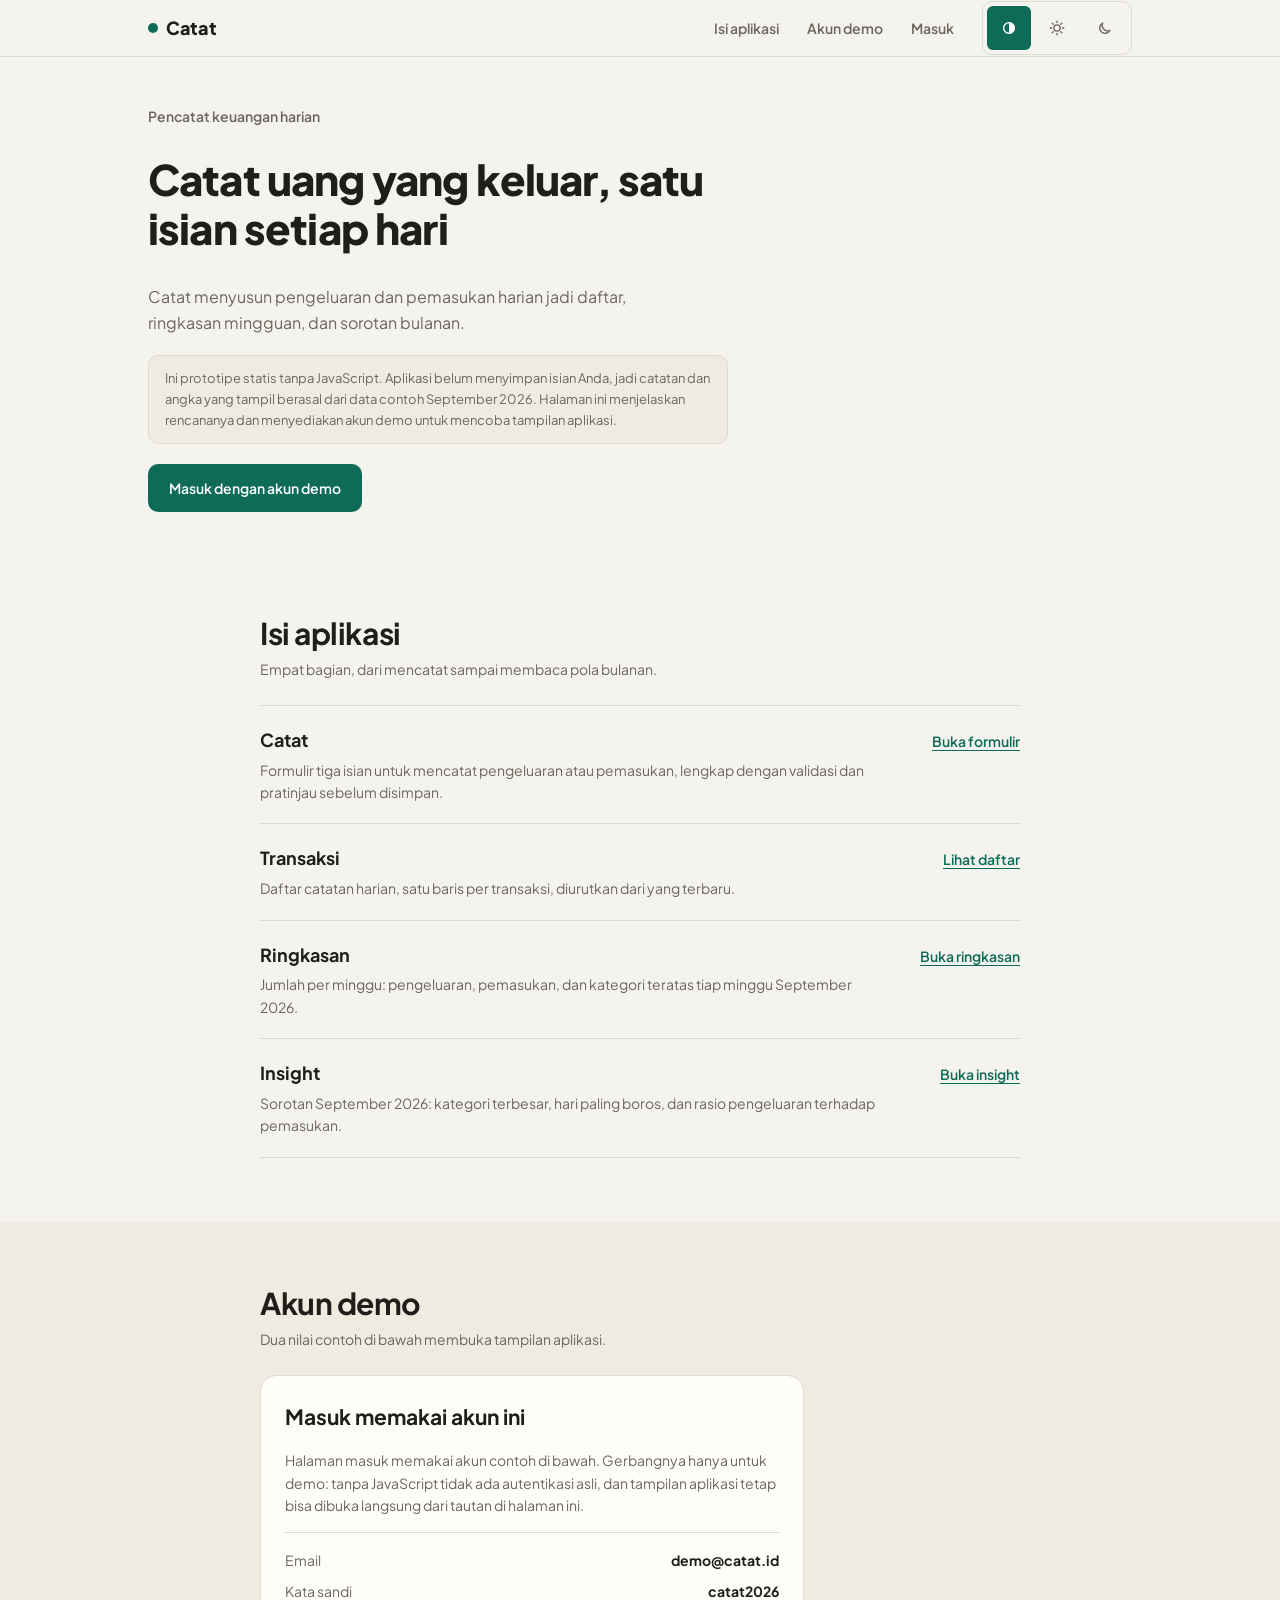
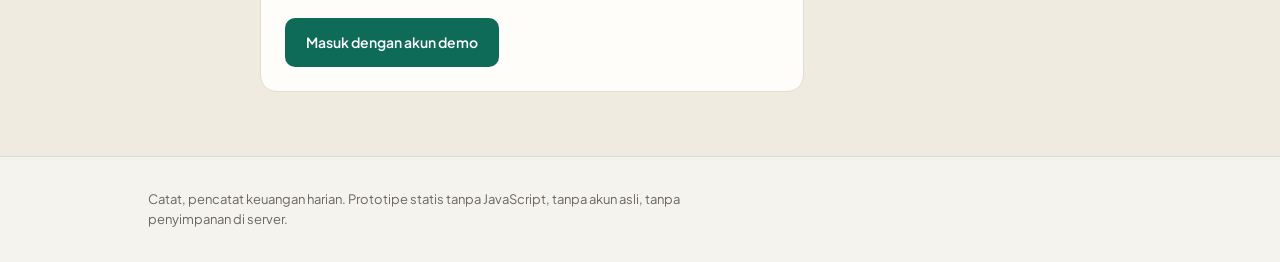
==== commit 136f7644: "revision" ====
--- a/index.html
+++ b/index.html
@@ -71,7 +71,7 @@
       <p class="section-kicker">Pencatat keuangan harian</p>
       <h1 class="h1" id="judul-utama">Catat uang yang keluar, satu isian setiap hari</h1>
       <p class="lede">Catat menyusun pengeluaran dan pemasukan harian jadi daftar, ringkasan mingguan, dan sorotan bulanan.</p>
-      <p class="hero-note">Ini prototipe statis tanpa JavaScript. Halaman belum menyimpan data dan belum menghitung angka. Halaman ini menjelaskan rencananya dan menyediakan akun demo untuk mencoba tampilan aplikasi.</p>
+      <p class="hero-note">Ini prototipe statis tanpa JavaScript. Aplikasi belum menyimpan isian Anda, jadi catatan dan angka yang tampil berasal dari data contoh September 2026. Halaman ini menjelaskan rencananya dan menyediakan akun demo untuk mencoba tampilan aplikasi.</p>
       <div class="hero-actions">
         <a class="btn btn--primary" href="login.html">Masuk dengan akun demo</a>
       </div>
@@ -100,21 +100,21 @@
             <h3 class="part-name">Transaksi</h3>
             <a class="part-link" href="app.html#transaksi-terbaru">Lihat daftar</a>
           </div>
-          <p class="part-text">Daftar catatan harian, satu baris per transaksi. Karena aplikasi mulai dari nol, daftar ini mula-mula kosong.</p>
+          <p class="part-text">Daftar catatan harian, satu baris per transaksi, diurutkan dari yang terbaru.</p>
         </li>
         <li class="part">
           <div class="part-head">
             <h3 class="part-name">Ringkasan</h3>
             <a class="part-link" href="app.html#ringkasan-bulanan">Buka ringkasan</a>
           </div>
-          <p class="part-text">Tempat jumlah per minggu: pengeluaran, pemasukan, dan kategori teratas tiap minggu. Masih menunggu data.</p>
+          <p class="part-text">Jumlah per minggu: pengeluaran, pemasukan, dan kategori teratas tiap minggu September 2026.</p>
         </li>
         <li class="part">
           <div class="part-head">
             <h3 class="part-name">Insight</h3>
             <a class="part-link" href="app.html#insight">Buka insight</a>
           </div>
-          <p class="part-text">Tempat sorotan bulanan: kategori terbesar, hari paling boros, dan rasio pengeluaran terhadap pemasukan. Masih menunggu data.</p>
+          <p class="part-text">Sorotan September 2026: kategori terbesar, hari paling boros, dan rasio pengeluaran terhadap pemasukan.</p>
         </li>
       </ul>
     </div>
--- a/style.css
+++ b/style.css
@@ -493,7 +493,8 @@
 .panel .num--in { color: var(--panel-in); }
 .panel .num--out { color: var(--panel-out); }
 
-/* Satu status tampil pada satu waktu, diatur radio tanpa JavaScript */
+/* Satu status tampil pada satu waktu, dipilih lewat radio tanpa JavaScript.
+   Radio kondisi ada di section daftar, jadi section lain ikut berubah lewat :root. */
 .state { display: none; padding-block: var(--space-6); }
 .state-title { display: flex; align-items: center; gap: var(--space-2); font-weight: 700; }
 .state-text { margin-top: var(--space-2); max-width: 52ch; color: var(--text-muted); font-size: var(--fs-sm); }
@@ -501,8 +502,6 @@
 .state-action a { color: var(--accent); font-size: var(--fs-sm); font-weight: 600; text-underline-offset: 0.2em; }
 .state-action a:hover { color: var(--accent-strong); }
 .state--error .state-title { color: var(--danger); }
-.section-weeks .state--empty,
-.section-insight .state--empty { display: block; }
 .skeleton { display: grid; gap: var(--space-3); margin-top: var(--space-4); }
 .skeleton-bar {
   height: 1.5rem;
@@ -514,6 +513,9 @@
 .skeleton-bar:nth-child(3) { width: 64%; }
 @keyframes denyut { 0%, 100% { opacity: 1; } 50% { opacity: 0.45; } }
 
+.section-ledger:has(#kondisi-ada:checked) .state--empty,
+.section-ledger:has(#kondisi-ada:checked) .state--loading,
+.section-ledger:has(#kondisi-ada:checked) .state--error,
 .section-ledger:has(#kondisi-memuat:checked) .state--empty,
 .section-ledger:has(#kondisi-gagal:checked) .state--empty,
 .section-ledger:has(#kondisi-kosong:checked) .state--loading,
@@ -523,6 +525,74 @@
 .section-ledger:has(#kondisi-kosong:checked) .state--empty,
 .section-ledger:has(#kondisi-memuat:checked) .state--loading,
 .section-ledger:has(#kondisi-gagal:checked) .state--error { display: block; }
+
+/* Daftar transaksi: satu baris per catatan, tanggal dan nominal dikunci di
+   dua ujungnya supaya kolom rupiah tetap bisa dibaca sekilas sebagai daftar. */
+.ledger { border-top: 1px solid var(--border); }
+.ledger-totals {
+  display: flex;
+  flex-wrap: wrap;
+  gap: var(--space-2) var(--space-5);
+  padding-block: var(--space-3);
+  border-bottom: 1px solid var(--border);
+  font-size: var(--fs-sm);
+  font-weight: 700;
+}
+.txn-list { border-bottom: 1px solid var(--border); }
+.txn {
+  display: grid;
+  grid-template-columns: 1fr auto;
+  grid-template-areas:
+    "date amount"
+    "body body";
+  gap: var(--space-1) var(--space-4);
+  padding-block: var(--space-4);
+  border-top: 1px solid var(--border);
+}
+.txn:first-child { border-top: 0; }
+.txn-date {
+  grid-area: date;
+  color: var(--text-muted);
+  font-size: var(--fs-xs);
+  font-variant-numeric: tabular-nums;
+}
+.txn-body { grid-area: body; display: flex; flex-wrap: wrap; gap: var(--space-1) var(--space-2); align-items: baseline; }
+.txn-cat { font-size: var(--fs-sm); font-weight: 600; }
+.txn-note { color: var(--text-muted); font-size: var(--fs-sm); }
+.txn-amount { grid-area: amount; font-weight: 700; white-space: nowrap; }
+
+.week { display: grid; gap: var(--space-2); padding-block: var(--space-5); border-bottom: 1px solid var(--border); }
+.week:first-child { padding-top: 0; }
+.week-head { display: flex; flex-wrap: wrap; align-items: baseline; gap: var(--space-2) var(--space-4); }
+.week-label { font-weight: 700; }
+.week-range { color: var(--text-muted); font-size: var(--fs-xs); font-variant-numeric: tabular-nums; }
+.week-bar { height: var(--bar-h); border-radius: var(--r-pill); background: var(--border); overflow: hidden; }
+.week-fill { display: block; width: var(--share); height: 100%; background: var(--danger); }
+.week-nums { display: flex; flex-wrap: wrap; gap: var(--space-1) var(--space-4); font-size: var(--fs-sm); font-weight: 700; }
+.week-zero { color: var(--text-muted); font-weight: 500; }
+.week-top { color: var(--text-muted); font-size: var(--fs-xs); }
+
+.insights { display: grid; gap: var(--space-6); }
+.insight { display: grid; gap: var(--space-1); }
+.insight dt { color: var(--text-muted); font-size: var(--fs-sm); font-weight: 600; }
+.insight dd { font-size: var(--fs-2xl); font-weight: 800; line-height: var(--lh-tight); letter-spacing: -0.02em; }
+.insight-note {
+  display: block;
+  margin-top: var(--space-2);
+  color: var(--text-muted);
+  font-size: var(--fs-sm);
+  font-weight: 500;
+  line-height: var(--lh-snug);
+  letter-spacing: 0;
+}
+
+/* Tiga bagian data ini mati kecuali kondisi yang dipilih adalah "ada transaksi" */
+.ledger, .weeks, .insights { display: none; }
+:root:has(#kondisi-ada:checked) .ledger { display: block; }
+:root:has(#kondisi-ada:checked) .weeks,
+:root:has(#kondisi-ada:checked) .insights { display: grid; }
+:root:not(:has(#kondisi-ada:checked)) .section-weeks .state--empty,
+:root:not(:has(#kondisi-ada:checked)) .section-insight .state--empty { display: block; }
 
 .ledger-foot { padding-top: var(--space-5); }
 .state-switch { font-size: var(--fs-sm); }
@@ -646,6 +716,12 @@
   .topnav { display: flex; }
   .field-row { grid-template-columns: 1fr 1fr; }
   .section { padding-block: var(--space-16); }
+  .txn {
+    grid-template-columns: 5.5rem 1fr auto;
+    grid-template-areas: "date body amount";
+    align-items: baseline;
+  }
+  .insights { grid-template-columns: repeat(3, 1fr); gap: var(--space-8); }
 }
 
 @media (min-width: 60rem) {
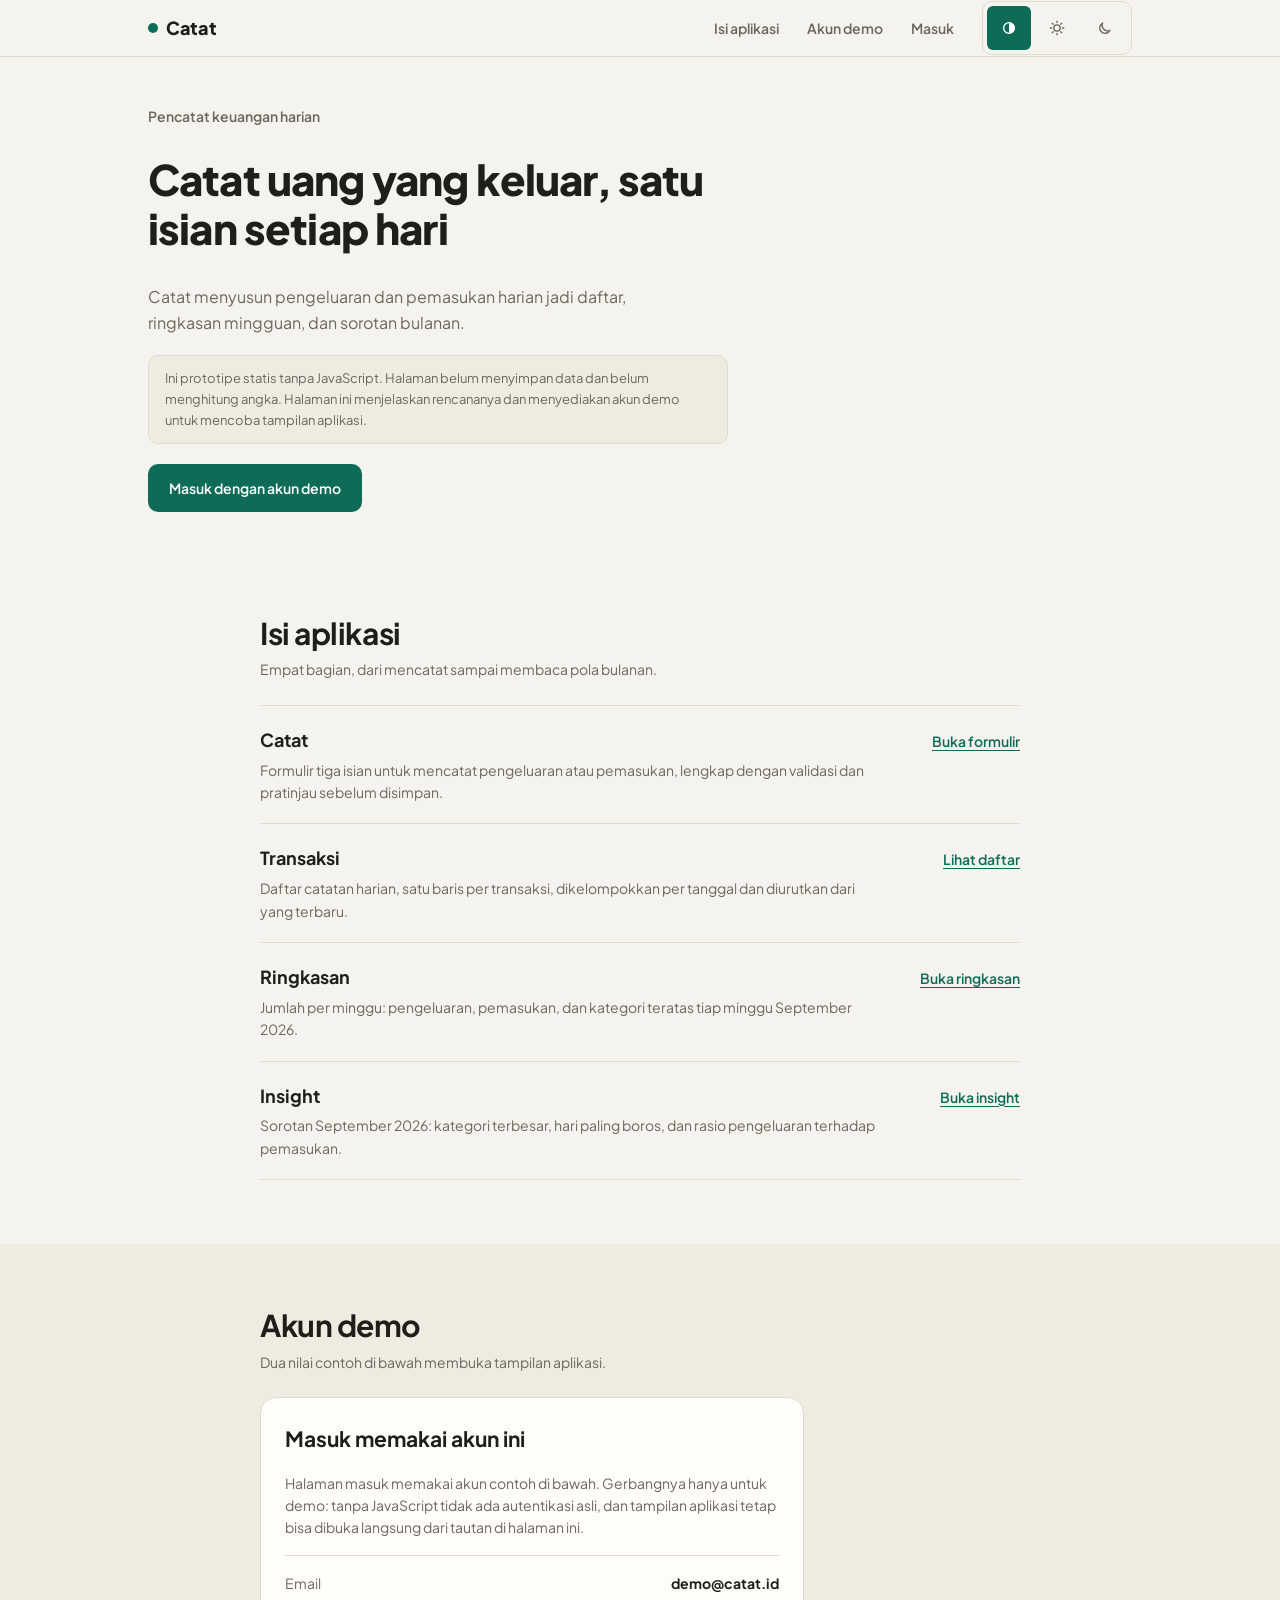
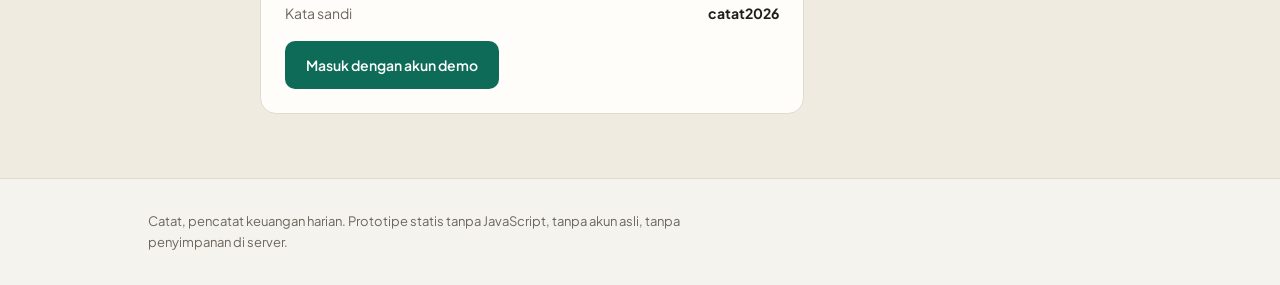
==== commit b122ed7b: "revision" ====
--- a/index.html
+++ b/index.html
@@ -71,7 +71,7 @@
       <p class="section-kicker">Pencatat keuangan harian</p>
       <h1 class="h1" id="judul-utama">Catat uang yang keluar, satu isian setiap hari</h1>
       <p class="lede">Catat menyusun pengeluaran dan pemasukan harian jadi daftar, ringkasan mingguan, dan sorotan bulanan.</p>
-      <p class="hero-note">Ini prototipe statis tanpa JavaScript. Aplikasi belum menyimpan isian Anda, jadi catatan dan angka yang tampil berasal dari data contoh September 2026. Halaman ini menjelaskan rencananya dan menyediakan akun demo untuk mencoba tampilan aplikasi.</p>
+      <p class="hero-note">Ini prototipe statis tanpa JavaScript. Halaman belum menyimpan data dan belum menghitung angka. Halaman ini menjelaskan rencananya dan menyediakan akun demo untuk mencoba tampilan aplikasi.</p>
       <div class="hero-actions">
         <a class="btn btn--primary" href="login.html">Masuk dengan akun demo</a>
       </div>
@@ -100,7 +100,7 @@
             <h3 class="part-name">Transaksi</h3>
             <a class="part-link" href="app.html#transaksi-terbaru">Lihat daftar</a>
           </div>
-          <p class="part-text">Daftar catatan harian, satu baris per transaksi, diurutkan dari yang terbaru.</p>
+          <p class="part-text">Daftar catatan harian, satu baris per transaksi, dikelompokkan per tanggal dan diurutkan dari yang terbaru.</p>
         </li>
         <li class="part">
           <div class="part-head">
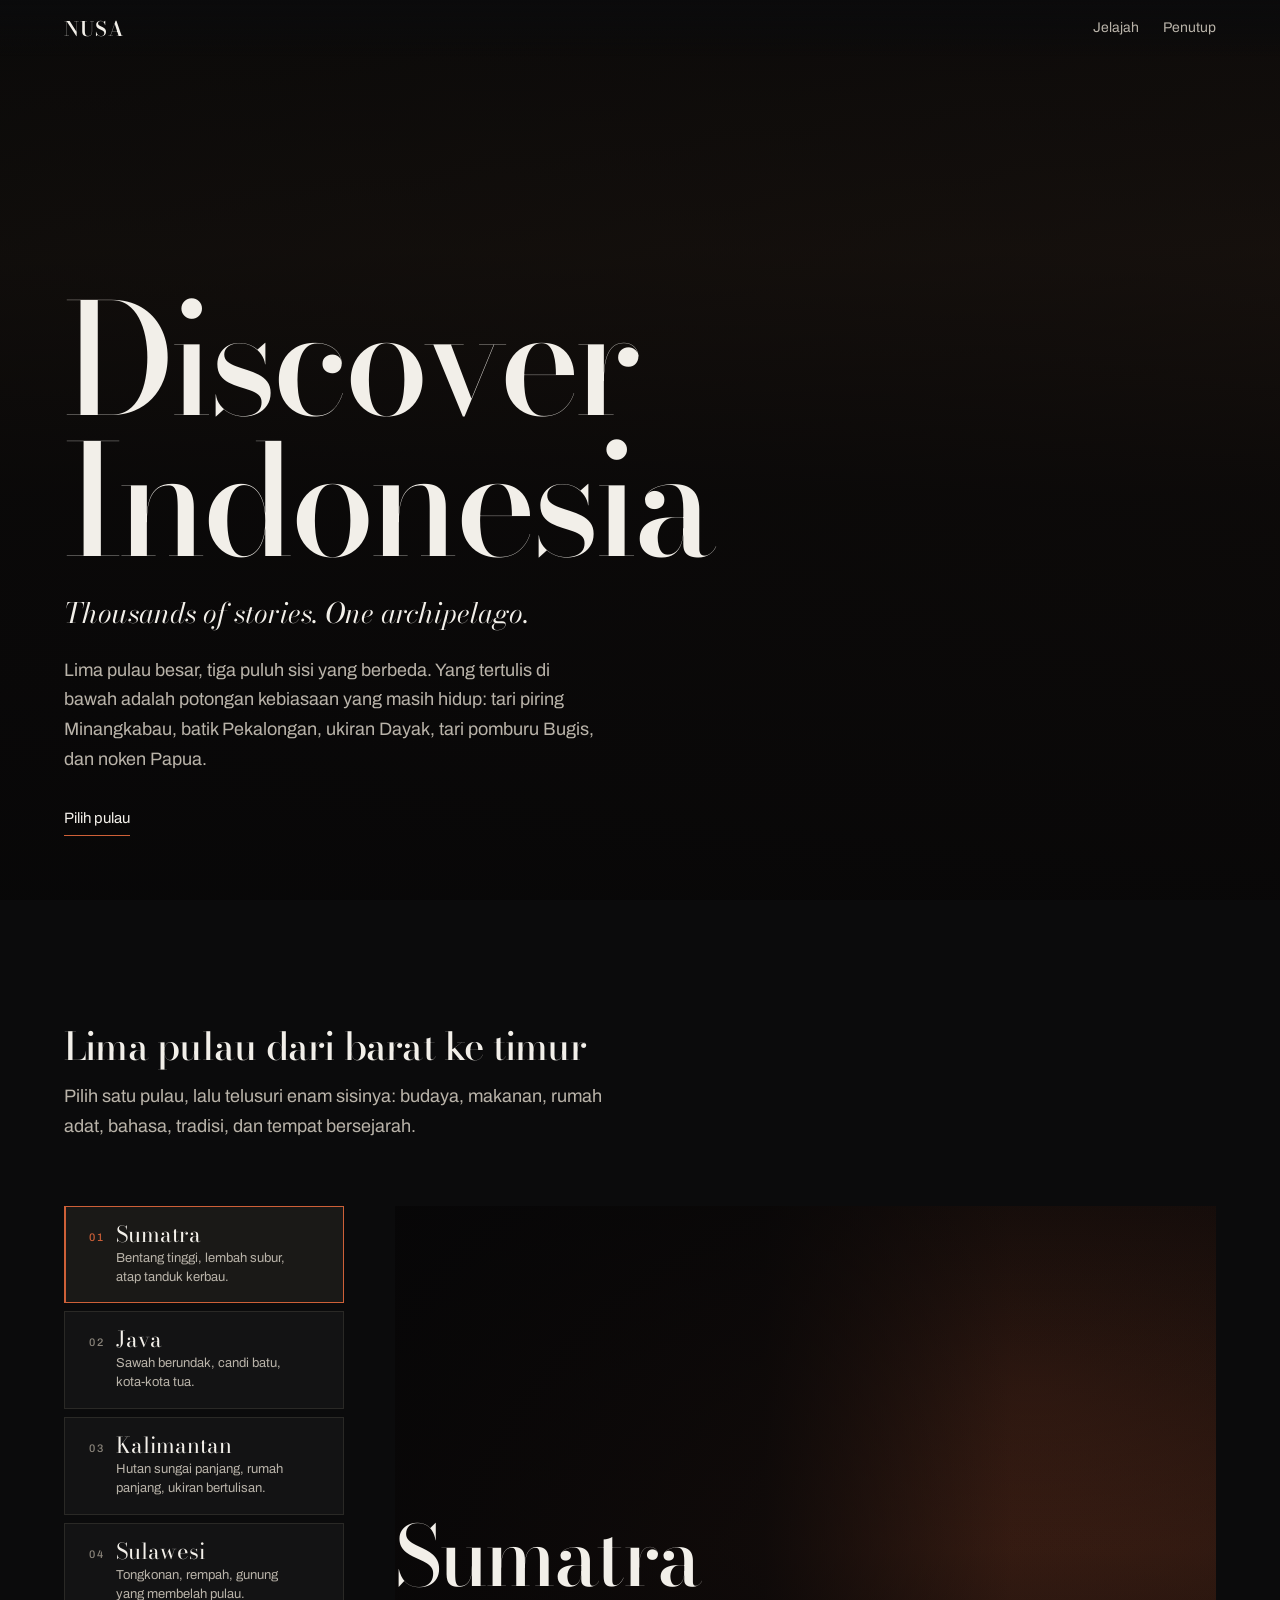
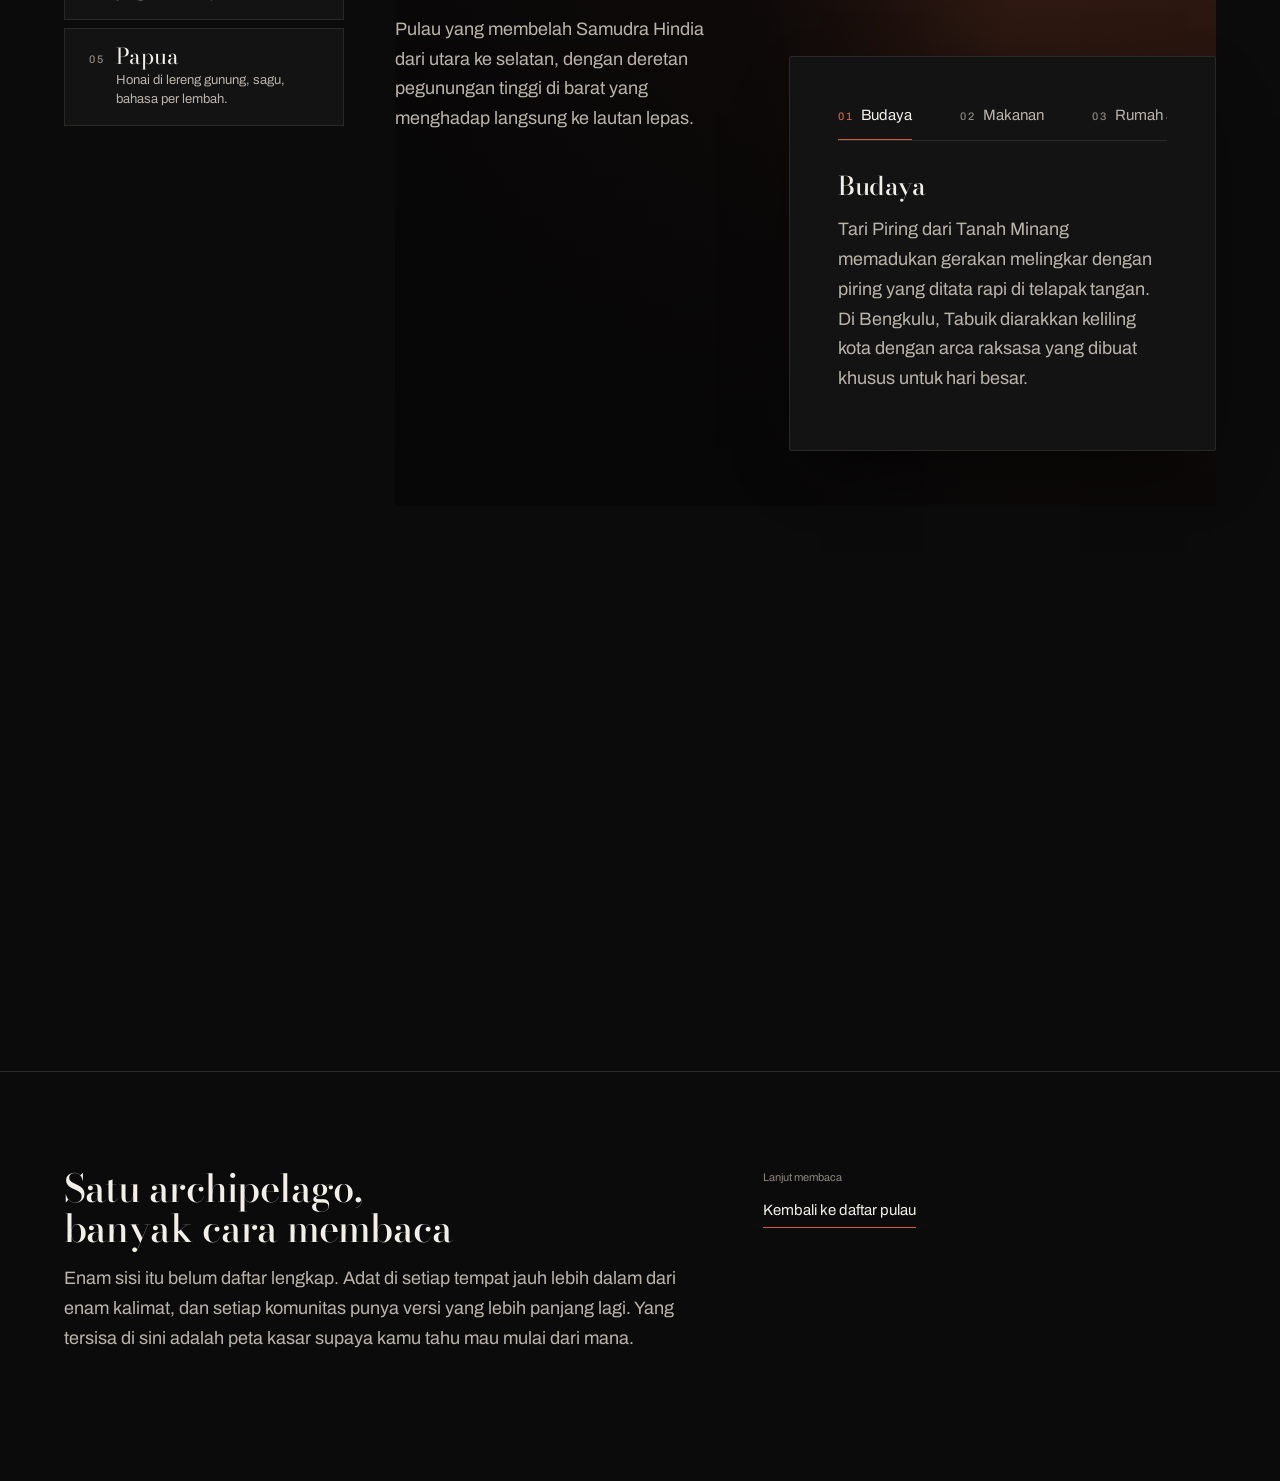
==== commit a21987f7: "ganti konsep" ====
--- a/index.html
+++ b/index.html
@@ -3,160 +3,409 @@
 <head>
 <meta charset="utf-8">
 <meta name="viewport" content="width=device-width, initial-scale=1">
-<meta name="color-scheme" content="light dark">
-<meta name="description" content="Catat, pencatat keuangan harian. Jelajahi fiturnya, lalu masuk dengan akun demo.">
-<title>Catat, pencatat keuangan harian</title>
+<meta name="color-scheme" content="dark">
+<meta name="description" content="NUSA, jelajah budaya Indonesia. Lima pulau dari barat ke timur, masing-masing dengan enam sisi: budaya, makanan, rumah adat, bahasa, tradisi, dan tempat bersejarah.">
+<title>NUSA, jelajah budaya Indonesia</title>
 <link rel="preconnect" href="https://fonts.googleapis.com">
 <link rel="preconnect" href="https://fonts.gstatic.com" crossorigin>
-<link href="https://fonts.googleapis.com/css2?family=Plus+Jakarta+Sans:wght@400;500;600;700;800&display=swap" rel="stylesheet">
+<link href="https://fonts.googleapis.com/css2?family=Archivo:wght@400..700&family=Bodoni+Moda:opsz,wght@6..96,400..800&display=swap" rel="stylesheet">
 <link rel="stylesheet" href="style.css">
 </head>
 <body>
-<a class="skip-link" href="#main">Langsung ke konten</a>
-
-<svg width="0" height="0" aria-hidden="true" focusable="false" class="svg-defs">
-  <defs>
-    <symbol id="i-terang" viewBox="0 0 20 20">
-      <circle cx="10" cy="10" r="3.5" fill="none" stroke="currentColor" stroke-width="1.5"/>
-      <path d="M10 2.5v1.5M10 16v1.5M2.5 10H4M16 10h1.5M4.7 4.7l1.1 1.1M14.2 14.2l1.1 1.1M15.3 4.7l-1.1 1.1M5.8 14.2l-1.1 1.1" fill="none" stroke="currentColor" stroke-width="1.5" stroke-linecap="round"/>
-    </symbol>
-    <symbol id="i-gelap" viewBox="0 0 20 20">
-      <path d="M15.5 12.5A6 6 0 0 1 7.5 4.5a6 6 0 1 0 8 8Z" fill="none" stroke="currentColor" stroke-width="1.5" stroke-linejoin="round"/>
-    </symbol>
-    <symbol id="i-sistem" viewBox="0 0 20 20">
-      <circle cx="10" cy="10" r="6" fill="none" stroke="currentColor" stroke-width="1.5"/>
-      <path d="M10 4a6 6 0 0 1 0 12Z" fill="currentColor"/>
-    </symbol>
-  </defs>
-</svg>
+<a class="skip-link" href="#jelajah">Langsung ke daftar pulau</a>
 
 <header class="topbar">
-  <div class="wrap topbar-inner">
-    <a class="wordmark" href="index.html">
-      <span class="wordmark-mark" aria-hidden="true"></span>
-      <span class="wordmark-text">Catat</span>
-    </a>
-
+  <div class="wrap topbar__inner">
+    <a class="wordmark" href="#hero">NUSA</a>
     <nav class="topnav" aria-label="Navigasi utama">
-      <a class="topnav-link" href="#isi">Isi aplikasi</a>
-      <a class="topnav-link" href="#akun-demo">Akun demo</a>
-      <a class="topnav-link" href="login.html">Masuk</a>
+      <a class="topnav__link" href="#jelajah">Jelajah</a>
+      <a class="topnav__link" href="#penutup">Penutup</a>
     </nav>
-
-    <fieldset class="appearance">
-      <legend class="sr-only">Tampilan halaman</legend>
-      <input class="appearance-input" type="radio" name="tampilan" id="tampilan-sistem" value="sistem" checked>
-      <label class="appearance-option" for="tampilan-sistem" title="Ikuti pengaturan perangkat">
-        <svg class="icon" aria-hidden="true" width="18" height="18"><use href="#i-sistem"/></svg>
-        <span class="sr-only">Ikuti pengaturan perangkat</span>
-      </label>
-      <input class="appearance-input" type="radio" name="tampilan" id="tampilan-terang" value="terang">
-      <label class="appearance-option" for="tampilan-terang" title="Tampilan terang">
-        <svg class="icon" aria-hidden="true" width="18" height="18"><use href="#i-terang"/></svg>
-        <span class="sr-only">Tampilan terang</span>
-      </label>
-      <input class="appearance-input" type="radio" name="tampilan" id="tampilan-gelap" value="gelap">
-      <label class="appearance-option" for="tampilan-gelap" title="Tampilan gelap">
-        <svg class="icon" aria-hidden="true" width="18" height="18"><use href="#i-gelap"/></svg>
-        <span class="sr-only">Tampilan gelap</span>
-      </label>
-    </fieldset>
   </div>
 </header>
 
 <main id="main">
 
-  <section class="hero" aria-labelledby="judul-utama">
-    <div class="wrap hero-inner">
-      <p class="section-kicker">Pencatat keuangan harian</p>
-      <h1 class="h1" id="judul-utama">Catat uang yang keluar, satu isian setiap hari</h1>
-      <p class="lede">Catat menyusun pengeluaran dan pemasukan harian jadi daftar, ringkasan mingguan, dan sorotan bulanan.</p>
-      <p class="hero-note">Ini prototipe statis tanpa JavaScript. Halaman belum menyimpan data dan belum menghitung angka. Halaman ini menjelaskan rencananya dan menyediakan akun demo untuk mencoba tampilan aplikasi.</p>
-      <div class="hero-actions">
-        <a class="btn btn--primary" href="login.html">Masuk dengan akun demo</a>
+  <section class="hero" id="hero" aria-labelledby="hero-title">
+    <div class="hero__bg" role="img" aria-label="Lanskap kepulauan Indonesia dari ketinggian pada sore hari"></div>
+    <div class="wrap hero__inner">
+      <div class="hero__text">
+        <h1 class="hero__title" id="hero-title">Discover Indonesia</h1>
+        <p class="hero__sub">Thousands of stories. One archipelago.</p>
+        <p class="hero__lead">Lima pulau besar, tiga puluh sisi yang berbeda. Yang tertulis di bawah adalah potongan kebiasaan yang masih hidup: tari piring Minangkabau, batik Pekalongan, ukiran Dayak, tari pomburu Bugis, dan noken Papua.</p>
+        <a class="cue" href="#jelajah">Pilih pulau</a>
       </div>
     </div>
   </section>
 
-  <section class="section" id="isi" aria-labelledby="judul-isi">
-    <div class="wrap wrap--narrow">
-      <header class="section-head">
-        <div>
-          <h2 class="h2" id="judul-isi">Isi aplikasi</h2>
-          <p class="section-meta">Empat bagian, dari mencatat sampai membaca pola bulanan.</p>
-        </div>
-      </header>
-
-      <ul class="parts" role="list">
-        <li class="part">
-          <div class="part-head">
-            <h3 class="part-name">Catat</h3>
-            <a class="part-link" href="app.html#catat">Buka formulir</a>
-          </div>
-          <p class="part-text">Formulir tiga isian untuk mencatat pengeluaran atau pemasukan, lengkap dengan validasi dan pratinjau sebelum disimpan.</p>
-        </li>
-        <li class="part">
-          <div class="part-head">
-            <h3 class="part-name">Transaksi</h3>
-            <a class="part-link" href="app.html#transaksi-terbaru">Lihat daftar</a>
-          </div>
-          <p class="part-text">Daftar catatan harian, satu baris per transaksi, dikelompokkan per tanggal dan diurutkan dari yang terbaru.</p>
-        </li>
-        <li class="part">
-          <div class="part-head">
-            <h3 class="part-name">Ringkasan</h3>
-            <a class="part-link" href="app.html#ringkasan-bulanan">Buka ringkasan</a>
-          </div>
-          <p class="part-text">Jumlah per minggu: pengeluaran, pemasukan, dan kategori teratas tiap minggu September 2026.</p>
-        </li>
-        <li class="part">
-          <div class="part-head">
-            <h3 class="part-name">Insight</h3>
-            <a class="part-link" href="app.html#insight">Buka insight</a>
-          </div>
-          <p class="part-text">Sorotan September 2026: kategori terbesar, hari paling boros, dan rasio pengeluaran terhadap pemasukan.</p>
-        </li>
-      </ul>
+  <section class="explorer" id="jelajah" aria-labelledby="jelajah-title">
+    <div class="wrap">
+      <h2 class="section-title" id="jelajah-title">Lima pulau dari barat ke timur</h2>
+      <p class="section-lead">Pilih satu pulau, lalu telusuri enam sisinya: budaya, makanan, rumah adat, bahasa, tradisi, dan tempat bersejarah.</p>
     </div>
-  </section>
-
-  <section class="section section-weeks" id="akun-demo" aria-labelledby="judul-akun">
-    <div class="wrap wrap--narrow">
-      <header class="section-head">
-        <div>
-          <h2 class="h2" id="judul-akun">Akun demo</h2>
-          <p class="section-meta">Dua nilai contoh di bawah membuka tampilan aplikasi.</p>
-        </div>
-      </header>
-
-      <div class="demo-card">
-        <p class="demo-title">Masuk memakai akun ini</p>
-        <p class="demo-text">Halaman masuk memakai akun contoh di bawah. Gerbangnya hanya untuk demo: tanpa JavaScript tidak ada autentikasi asli, dan tampilan aplikasi tetap bisa dibuka langsung dari tautan di halaman ini.</p>
-
-        <dl class="demo-rows">
-          <div class="demo-row">
-            <dt>Email</dt>
-            <dd>demo@catat.id</dd>
-          </div>
-          <div class="demo-row">
-            <dt>Kata sandi</dt>
-            <dd>catat2026</dd>
-          </div>
-        </dl>
-
-        <div class="hero-actions">
-          <a class="btn btn--primary" href="login.html">Masuk dengan akun demo</a>
-        </div>
+
+    <div class="wrap explorer__grid">
+
+      <div class="rail" role="group" aria-label="Pilih pulau">
+        <input class="sr-input" type="radio" name="pulau" id="pulau-sumatra" checked>
+        <label class="island" for="pulau-sumatra">
+          <span class="island__num">01</span>
+          <span class="island__text">
+            <span class="island__name">Sumatra</span>
+            <span class="island__sub">Bentang tinggi, lembah subur, atap tanduk kerbau.</span>
+          </span>
+        </label>
+
+        <input class="sr-input" type="radio" name="pulau" id="pulau-java">
+        <label class="island" for="pulau-java">
+          <span class="island__num">02</span>
+          <span class="island__text">
+            <span class="island__name">Java</span>
+            <span class="island__sub">Sawah berundak, candi batu, kota-kota tua.</span>
+          </span>
+        </label>
+
+        <input class="sr-input" type="radio" name="pulau" id="pulau-kalimantan">
+        <label class="island" for="pulau-kalimantan">
+          <span class="island__num">03</span>
+          <span class="island__text">
+            <span class="island__name">Kalimantan</span>
+            <span class="island__sub">Hutan sungai panjang, rumah panjang, ukiran bertulisan.</span>
+          </span>
+        </label>
+
+        <input class="sr-input" type="radio" name="pulau" id="pulau-sulawesi">
+        <label class="island" for="pulau-sulawesi">
+          <span class="island__num">04</span>
+          <span class="island__text">
+            <span class="island__name">Sulawesi</span>
+            <span class="island__sub">Tongkonan, rempah, gunung yang membelah pulau.</span>
+          </span>
+        </label>
+
+        <input class="sr-input" type="radio" name="pulau" id="pulau-papua">
+        <label class="island" for="pulau-papua">
+          <span class="island__num">05</span>
+          <span class="island__text">
+            <span class="island__name">Papua</span>
+            <span class="island__sub">Honai di lereng gunung, sagu, bahasa per lembah.</span>
+          </span>
+        </label>
+      </div>
+
+      <div class="stagewrap">
+
+        <div class="stage" aria-hidden="true">
+          <div class="stage__layer" data-foto="sumatra">
+            <div class="stage__fallback"></div>
+            <div class="stage__photo"></div>
+            <div class="stage__scrim"></div>
+          </div>
+          <div class="stage__layer" data-foto="java">
+            <div class="stage__fallback"></div>
+            <div class="stage__photo"></div>
+            <div class="stage__scrim"></div>
+          </div>
+          <div class="stage__layer" data-foto="kalimantan">
+            <div class="stage__fallback"></div>
+            <div class="stage__photo"></div>
+            <div class="stage__scrim"></div>
+          </div>
+          <div class="stage__layer" data-foto="sulawesi">
+            <div class="stage__fallback"></div>
+            <div class="stage__photo"></div>
+            <div class="stage__scrim"></div>
+          </div>
+          <div class="stage__layer" data-foto="papua">
+            <div class="stage__fallback"></div>
+            <div class="stage__photo"></div>
+            <div class="stage__scrim"></div>
+          </div>
+        </div>
+
+        <div class="sheet" data-pulau="sumatra">
+          <header class="sheet__head">
+            <h3 class="sheet__name">Sumatra</h3>
+            <p class="sheet__desc">Pulau yang membelah Samudra Hindia dari utara ke selatan, dengan deretan pegunungan tinggi di barat yang menghadap langsung ke lautan lepas.</p>
+            <p class="sr-only">Foto lapisan untuk Sumatra: atap rumah Gadang Minangkabau yang melengkung menyerupai tanduk kerbau.</p>
+          </header>
+
+          <div class="sheet__body">
+            <fieldset class="tabs">
+              <legend class="sr-only">Kategori Sumatra</legend>
+              <input class="sr-input" type="radio" name="kat-sumatra" id="k-sumatra-1" checked>
+              <label class="tab" for="k-sumatra-1"><span class="tab__num">01</span>Budaya</label>
+              <input class="sr-input" type="radio" name="kat-sumatra" id="k-sumatra-2">
+              <label class="tab" for="k-sumatra-2"><span class="tab__num">02</span>Makanan</label>
+              <input class="sr-input" type="radio" name="kat-sumatra" id="k-sumatra-3">
+              <label class="tab" for="k-sumatra-3"><span class="tab__num">03</span>Rumah adat</label>
+              <input class="sr-input" type="radio" name="kat-sumatra" id="k-sumatra-4">
+              <label class="tab" for="k-sumatra-4"><span class="tab__num">04</span>Bahasa</label>
+              <input class="sr-input" type="radio" name="kat-sumatra" id="k-sumatra-5">
+              <label class="tab" for="k-sumatra-5"><span class="tab__num">05</span>Tradisi</label>
+              <input class="sr-input" type="radio" name="kat-sumatra" id="k-sumatra-6">
+              <label class="tab" for="k-sumatra-6"><span class="tab__num">06</span>Tempat bersejarah</label>
+            </fieldset>
+
+            <div class="panels">
+              <article class="panel" data-sel="sumatra-1">
+                <h4 class="panel__title">Budaya</h4>
+                <p>Tari Piring dari Tanah Minang memadukan gerakan melingkar dengan piring yang ditata rapi di telapak tangan. Di Bengkulu, Tabuik diarakkan keliling kota dengan arca raksasa yang dibuat khusus untuk hari besar.</p>
+              </article>
+              <article class="panel" data-sel="sumatra-2">
+                <h4 class="panel__title">Makanan</h4>
+                <p>Rendang dimasak perlahan dengan santan dan bumbu rempah sampai kuah mengental dan dagingnya empuk. Soto Medan memakai potongan daging dan jero dalam kuah bening yang gurih.</p>
+              </article>
+              <article class="panel" data-sel="sumatra-3">
+                <h4 class="panel__title">Rumah adat</h4>
+                <p>Rumah Gadang Minangkabau beratap melengkung seperti tanduk kerbau, dan jumlah gonjongnya disesuaikan dengan kedudukan pemiliknya. Di Sumatera Utara, Rumah Batak berdiri berderet di tepi Danau Toba dengan atap yang memanjang.</p>
+              </article>
+              <article class="panel" data-sel="sumatra-4">
+                <h4 class="panel__title">Bahasa</h4>
+                <p>Minangkabau, Batak, Bugis, dan Melayu menjadi bahasa utama pulau ini. Bahasa Melayu menjadi dasar Bahasa Indonesia dan sampai sekarang masih jadi penghubung antar pulau.</p>
+              </article>
+              <article class="panel" data-sel="sumatra-5">
+                <h4 class="panel__title">Tradisi</h4>
+                <p>Bertasbih adalah prosesi penyambutan dalam adat kawin dan penghormatan tamu di Minangkabau. Tabuik Bengkulu dilaksanakan menjelang bulan Muharram sebagai bentuk doa dan syukur bersama.</p>
+              </article>
+              <article class="panel" data-sel="sumatra-6">
+                <h4 class="panel__title">Tempat bersejarah</h4>
+                <p>Candi Bahal di Bukittinggi adalah kompleks candi Hindu dari sekitar abad ke-9 hingga ke-11, dan tata letaknya masih terlihat jelas. Kompleks Candi Muaro Jambi di tepi Sungai Batanghari menyimpan jejak pusat kegiatan Buddhisme Kerajaan Melayu dan kini berstatus cagar budaya nasional.</p>
+              </article>
+            </div>
+          </div>
+        </div>
+
+        <div class="sheet" data-pulau="java">
+          <header class="sheet__head">
+            <h3 class="sheet__name">Java</h3>
+            <p class="sheet__desc">Pulau sawah dan gunung api yang menjadi tempat tinggal dan perdagangan paling ramai, membujur dari ujung barat sampai ujung timur.</p>
+            <p class="sr-only">Foto lapisan untuk Java: barisan Candi Borobudur yang berbingkai gunung pada kabut pagi.</p>
+          </header>
+
+          <div class="sheet__body">
+            <fieldset class="tabs">
+              <legend class="sr-only">Kategori Java</legend>
+              <input class="sr-input" type="radio" name="kat-java" id="k-java-1" checked>
+              <label class="tab" for="k-java-1"><span class="tab__num">01</span>Budaya</label>
+              <input class="sr-input" type="radio" name="kat-java" id="k-java-2">
+              <label class="tab" for="k-java-2"><span class="tab__num">02</span>Makanan</label>
+              <input class="sr-input" type="radio" name="kat-java" id="k-java-3">
+              <label class="tab" for="k-java-3"><span class="tab__num">03</span>Rumah adat</label>
+              <input class="sr-input" type="radio" name="kat-java" id="k-java-4">
+              <label class="tab" for="k-java-4"><span class="tab__num">04</span>Bahasa</label>
+              <input class="sr-input" type="radio" name="kat-java" id="k-java-5">
+              <label class="tab" for="k-java-5"><span class="tab__num">05</span>Tradisi</label>
+              <input class="sr-input" type="radio" name="kat-java" id="k-java-6">
+              <label class="tab" for="k-java-6"><span class="tab__num">06</span>Tempat bersejarah</label>
+            </fieldset>
+
+            <div class="panels">
+              <article class="panel" data-sel="java-1">
+                <h4 class="panel__title">Budaya</h4>
+                <p>Wayang menempatkan dalang bukan hanya sebagai pemain bayangan, tetapi juga pencerita, pemusik, dan tokoh ritual. Batik menjadikan kain sebagai arsip tertulis lewat motifnya, dan Reog Ponorogo sering membuka pesta desa.</p>
+              </article>
+              <article class="panel" data-sel="java-2">
+                <h4 class="panel__title">Makanan</h4>
+                <p>Sate dengan bumbu kacang sudah menjadi bagian dari malam hari di Yogyakarta. Gudeg dibuat dari nangka muda yang dikukus bersama areh, sedangkan Rawon Surabaya memakai kuah keluak gelap berisi daging dan telur.</p>
+              </article>
+              <article class="panel" data-sel="java-3">
+                <h4 class="panel__title">Rumah adat</h4>
+                <p>Rumah Joglo di Jawa Tengah memiliki atap limas yang bertumpu pada empat pilar saka guru, yang ditafsirkan sebagai urutan sosial. Di Yogyakarta, Rumah Limasan tumbuh makin tinggi ke arah belakang sebagai tanda keluarga yang sedang berhasil.</p>
+              </article>
+              <article class="panel" data-sel="java-4">
+                <h4 class="panel__title">Bahasa</h4>
+                <p>Jawa, Sunda, Madura, dan Betawi hidup berdampingan, masing-masing dengan kosakata dan tingkat kesopanan yang berbeda. Pertunjukan wayang memakai bentuk Jawa yang lebih tua sehingga penonton tetap bisa mengikuti ceritanya.</p>
+              </article>
+              <article class="panel" data-sel="java-5">
+                <h4 class="panel__title">Tradisi</h4>
+                <p>Grebeg Maulud di Demak dilaksanakan pada tanggal 12 Rabiul Awal dengan prosesi anak-anak yang membawa obor. Kuda Lumping di Jawa Timur ditampilkan setelah panen sebagai rasa syukur dan keberanian pemuda.</p>
+              </article>
+              <article class="panel" data-sel="java-6">
+                <h4 class="panel__title">Tempat bersejarah</h4>
+                <p>Borobudur dan Prambanan ditetapkan sebagai Warisan Dunia UNESCO pada 1991, yang pertama candi Buddha terbesar di dunia dan yang kedua candi Hindu untuk Trimurti. Trowulan di Jawa Timur menyisakan gapura kepala kala dari bekas ibu kota Majapahit.</p>
+              </article>
+            </div>
+          </div>
+        </div>
+
+        <div class="sheet" data-pulau="kalimantan">
+          <header class="sheet__head">
+            <h3 class="sheet__name">Kalimantan</h3>
+            <p class="sheet__desc">Bentang yang arahnya ditentukan oleh sungai-sungai besar, dan dari sanalah perahu masuk ke wilayah yang tidak tersentuh jalan darat.</p>
+            <p class="sr-only">Foto lapisan untuk Kalimantan: rumah panjang di tepi sungai Kalimantan pada sore hari.</p>
+          </header>
+
+          <div class="sheet__body">
+            <fieldset class="tabs">
+              <legend class="sr-only">Kategori Kalimantan</legend>
+              <input class="sr-input" type="radio" name="kat-kalimantan" id="k-kalimantan-1" checked>
+              <label class="tab" for="k-kalimantan-1"><span class="tab__num">01</span>Budaya</label>
+              <input class="sr-input" type="radio" name="kat-kalimantan" id="k-kalimantan-2">
+              <label class="tab" for="k-kalimantan-2"><span class="tab__num">02</span>Makanan</label>
+              <input class="sr-input" type="radio" name="kat-kalimantan" id="k-kalimantan-3">
+              <label class="tab" for="k-kalimantan-3"><span class="tab__num">03</span>Rumah adat</label>
+              <input class="sr-input" type="radio" name="kat-kalimantan" id="k-kalimantan-4">
+              <label class="tab" for="k-kalimantan-4"><span class="tab__num">04</span>Bahasa</label>
+              <input class="sr-input" type="radio" name="kat-kalimantan" id="k-kalimantan-5">
+              <label class="tab" for="k-kalimantan-5"><span class="tab__num">05</span>Tradisi</label>
+              <input class="sr-input" type="radio" name="kat-kalimantan" id="k-kalimantan-6">
+              <label class="tab" for="k-kalimantan-6"><span class="tab__num">06</span>Tempat bersejarah</label>
+            </fieldset>
+
+            <div class="panels">
+              <article class="panel" data-sel="kalimantan-1">
+                <h4 class="panel__title">Budaya</h4>
+                <p>Orang Dayak memahat motif pada perisai, mandau, dan tato sebagai bahasa yang dibaca, bukan sekadar hiasan. Rebab mulut dan gong menjadi pengiring utama ketika gala adat dilangsungkan.</p>
+              </article>
+              <article class="panel" data-sel="kalimantan-2">
+                <h4 class="panel__title">Makanan</h4>
+                <p>Soto Banjar khas Kalimantan Selatan memakai daging unggas dan ikan dengan kuah kental berbumbu kunyit, lengkuas, dan kemiri. Lawuh adalah hidangan sayur mentah yang diulek memakai cobek tuhu.</p>
+              </article>
+              <article class="panel" data-sel="kalimantan-3">
+                <h4 class="panel__title">Rumah adat</h4>
+                <p>Rumah Betang di Kalimantan Tengah bisa membentang sangat panjang dan menampung banyak keluarga dalam satu atap, dengan loteng sebagai ruang bersama. Di Kalimantan Timur, lamin Dayak memakai susunan dua lantai dengan kandang hewan dan tempat tinggal manusia bersebelahan.</p>
+              </article>
+              <article class="panel" data-sel="kalimantan-4">
+                <h4 class="panel__title">Bahasa</h4>
+                <p>Bahasa Dayak, Banjar, Kutai, dan Iban menjadi bahasa utama, sebagian besar masuk rumpun Austronesia. Sungai menjadi jalur utama, sehingga kosakata bahasa kaya akan istilah air dan hutan.</p>
+              </article>
+              <article class="panel" data-sel="kalimantan-5">
+                <h4 class="panel__title">Tradisi</h4>
+                <p>Hudoq Belawai di Kalimantan Tengah merupakan ritual syukur bagi masyarakat Dayak Benuaq dengan sesaji dan makan bersama. Tradisi Erai di sepanjang Sungai Kapuas dilaksanakan sebagai bentuk syukur kepada sungai.</p>
+              </article>
+              <article class="panel" data-sel="kalimantan-6">
+                <h4 class="panel__title">Tempat bersejarah</h4>
+                <p>Candi Muara Teweh di Barito Utara disebut candi, tetapi sebenarnya kumpulan peti batu dan makam dari masa Hindu. Di Tenggarong berdiri istana Kerajaan Kutai Kartanegara, kini Museum Mulawarman, dengan Prasasti Yupa sebagai bukti tertulis kerajaan.</p>
+              </article>
+            </div>
+          </div>
+        </div>
+
+        <div class="sheet" data-pulau="sulawesi">
+          <header class="sheet__head">
+            <h3 class="sheet__name">Sulawesi</h3>
+            <p class="sheet__desc">Bentuknya seperti kelopak yang sedang mekar, keempat lengannya menjadi laut terbuka dan lengan bawahnya menjadi teluk yang tenang.</p>
+            <p class="sr-only">Foto lapisan untuk Sulawesi: atap rumah tongkonau Sulawesi Utara dalam siluet.</p>
+          </header>
+
+          <div class="sheet__body">
+            <fieldset class="tabs">
+              <legend class="sr-only">Kategori Sulawesi</legend>
+              <input class="sr-input" type="radio" name="kat-sulawesi" id="k-sulawesi-1" checked>
+              <label class="tab" for="k-sulawesi-1"><span class="tab__num">01</span>Budaya</label>
+              <input class="sr-input" type="radio" name="kat-sulawesi" id="k-sulawesi-2">
+              <label class="tab" for="k-sulawesi-2"><span class="tab__num">02</span>Makanan</label>
+              <input class="sr-input" type="radio" name="kat-sulawesi" id="k-sulawesi-3">
+              <label class="tab" for="k-sulawesi-3"><span class="tab__num">03</span>Rumah adat</label>
+              <input class="sr-input" type="radio" name="kat-sulawesi" id="k-sulawesi-4">
+              <label class="tab" for="k-sulawesi-4"><span class="tab__num">04</span>Bahasa</label>
+              <input class="sr-input" type="radio" name="kat-sulawesi" id="k-sulawesi-5">
+              <label class="tab" for="k-sulawesi-5"><span class="tab__num">05</span>Tradisi</label>
+              <input class="sr-input" type="radio" name="kat-sulawesi" id="k-sulawesi-6">
+              <label class="tab" for="k-sulawesi-6"><span class="tab__num">06</span>Tempat bersejarah</label>
+            </fieldset>
+
+            <div class="panels">
+              <article class="panel" data-sel="sulawesi-1">
+                <h4 class="panel__title">Budaya</h4>
+                <p>Ma'badong di Sulawesi Utara adalah tradisi berkumpul yang dinyatakan lewat gendang dan nyanyian. Orang Toraja menjaga warisan ukir kayu, dari rumah tongkonan sampai rumah pemakaman tau tau.</p>
+              </article>
+              <article class="panel" data-sel="sulawesi-2">
+                <h4 class="panel__title">Makanan</h4>
+                <p>Coto Makassar adalah sup kental daging dan jero dengan bumbu kacang tanah yang digiling halus. Pallumara khas Sulawesi Selatan dimasak dari jagung, santan, dan kelapa parut, lazim disajikan bersama ikan.</p>
+              </article>
+              <article class="panel" data-sel="sulawesi-3">
+                <h4 class="panel__title">Rumah adat</h4>
+                <p>Tongkonan di Toraja beratap melengkung seperti perahu dengan ujung terangkat, bentuk yang sama muncul pada lumbung padi Tangkluk. Di Gowa, Balla Lompoa dibangun tanpa paku dan berdiri di atas batu.</p>
+              </article>
+              <article class="panel" data-sel="sulawesi-4">
+                <h4 class="panel__title">Bahasa</h4>
+                <p>Bahasa Bugis dan Makassar saling dipahami dan dipakai luas di pesisir selatan. Bahasa Toraja dipakai di dataran tinggi, sedangkan Minahasa dipakai di utara.</p>
+              </article>
+              <article class="panel" data-sel="sulawesi-5">
+                <h4 class="panel__title">Tradisi</h4>
+                <p>Rambu Solo' di Toraja berjalan sebagai rangkaian upacara pemakaman, dengan puncak pada peletakkan jenazah di dalam kurungan batu. Ma'badong di Minahasa dilaksanakan setelah duka untuk menyatakan kebersamaan warga.</p>
+              </article>
+              <article class="panel" data-sel="sulawesi-6">
+                <h4 class="panel__title">Tempat bersejarah</h4>
+                <p>Fort Rotterdam di Makassar dibangun pertama kali tahun 1545 oleh Kerajaan Gowa-Tallo sebagai Benteng Ujung Pandang, lalu dibangun ulang oleh Belanda setelah perang dengan Makassar. Situs megalit di Taman Nasional Lore Lindu, Sulawesi Tengah, seperti Baturesi, menunjukkan tradisi ukir batu yang berbeda dari candi Hindu.</p>
+              </article>
+            </div>
+          </div>
+        </div>
+
+        <div class="sheet" data-pulau="papua">
+          <header class="sheet__head">
+            <h3 class="sheet__name">Papua</h3>
+            <p class="sheet__desc">Bagian paling timur, dengan dataran tinggi yang dikelilingi hutan dan lembah yang dihuni oleh bahasa yang berbeda.</p>
+            <p class="sr-only">Foto lapisan untuk Papua: honai di lembah Baliem yang dikelilingi bukit hijau.</p>
+          </header>
+
+          <div class="sheet__body">
+            <fieldset class="tabs">
+              <legend class="sr-only">Kategori Papua</legend>
+              <input class="sr-input" type="radio" name="kat-papua" id="k-papua-1" checked>
+              <label class="tab" for="k-papua-1"><span class="tab__num">01</span>Budaya</label>
+              <input class="sr-input" type="radio" name="kat-papua" id="k-papua-2">
+              <label class="tab" for="k-papua-2"><span class="tab__num">02</span>Makanan</label>
+              <input class="sr-input" type="radio" name="kat-papua" id="k-papua-3">
+              <label class="tab" for="k-papua-3"><span class="tab__num">03</span>Rumah adat</label>
+              <input class="sr-input" type="radio" name="kat-papua" id="k-papua-4">
+              <label class="tab" for="k-papua-4"><span class="tab__num">04</span>Bahasa</label>
+              <input class="sr-input" type="radio" name="kat-papua" id="k-papua-5">
+              <label class="tab" for="k-papua-5"><span class="tab__num">05</span>Tradisi</label>
+              <input class="sr-input" type="radio" name="kat-papua" id="k-papua-6">
+              <label class="tab" for="k-papua-6"><span class="tab__num">06</span>Tempat bersejarah</label>
+            </fieldset>
+
+            <div class="panels">
+              <article class="panel" data-sel="papua-1">
+                <h4 class="panel__title">Budaya</h4>
+                <p>Noken adalah tas anyaman tangan yang menjadi lambang khas Papua, dikerjakan oleh perempuan di dataran tinggi. Tari Tifa dan dentingan tifa mengiringi upacara yang punya makna tersendiri, bukan sekadar hiburan.</p>
+              </article>
+              <article class="panel" data-sel="papua-2">
+                <h4 class="panel__title">Makanan</h4>
+                <p>Papeda adalah bubur sagu yang dimasak perlahan dan disajikan dengan ikan atau sayur, dan menjadi pokok harian di Papua. Sagu di dataran rendah diolah menjadi wadah penyimpanan apar dan bisa disimpan lama.</p>
+              </article>
+              <article class="panel" data-sel="papua-3">
+                <h4 class="panel__title">Rumah adat</h4>
+                <p>Honai di Papua Pegunungan berbentuk bulat dengan jendela bundar, atapnya kerucut dari daun sagu. Bentuknya membuat rumah ini tetap hangat di pegunungan yang dingin, dan dipakai bersama oleh satu keluarga besar.</p>
+              </article>
+              <article class="panel" data-sel="papua-4">
+                <h4 class="panel__title">Bahasa</h4>
+                <p>Bentang bahasa Papua sangat beragam dan bahasa setempat lebih sering dipakai daripada Bahasa Indonesia dalam keseharian. Masing-masing suku punya bahasa sendiri dan sebagian berasal dari keluarga bahasa yang berbeda-beda.</p>
+              </article>
+              <article class="panel" data-sel="papua-5">
+                <h4 class="panel__title">Tradisi</h4>
+                <p>Pesta Nggong di Papua merayakan panen tebu dengan tarian dan dentingan gendang. Musyawarah adat masih dipakai lembaga adat untuk membahas hal yang menyangkut tanah dan hak ulayat.</p>
+              </article>
+              <article class="panel" data-sel="papua-6">
+                <h4 class="panel__title">Tempat bersejarah</h4>
+                <p>Jayapura dikenal sebagai Numbay sebelum masa kolonial, lalu menjadi Hollandia dari 1910 sampai 1962 dan Sukarnapura sejak 1962 sebagai ibu kota Papua Belanda. Nama-nama itu menandai berulangnya perubahan penguasaan di wilayah paling timur Indonesia.</p>
+              </article>
+            </div>
+          </div>
+        </div>
+
       </div>
     </div>
   </section>
 
 </main>
 
-<footer class="footer">
-  <div class="wrap footer-inner">
-    <p class="footer-text">Catat, pencatat keuangan harian. Prototipe statis tanpa JavaScript, tanpa akun asli, tanpa penyimpanan di server.</p>
+<footer class="site-foot" id="penutup">
+  <div class="wrap foot__grid">
+    <div>
+      <h2 class="foot__title">Satu archipelago, banyak cara membaca</h2>
+      <p class="foot__text">Enam sisi itu belum daftar lengkap. Adat di setiap tempat jauh lebih dalam dari enam kalimat, dan setiap komunitas punya versi yang lebih panjang lagi. Yang tersisa di sini adalah peta kasar supaya kamu tahu mau mulai dari mana.</p>
+    </div>
+    <div class="foot__aside">
+      <p class="foot__cue-label">Lanjut membaca</p>
+      <a class="cue cue--light" href="#jelajah">Kembali ke daftar pulau</a>
+    </div>
   </div>
 </footer>
+
 </body>
 </html>
--- a/style.css
+++ b/style.css
@@ -1,742 +1,833 @@
-/* Angka tabular dipakai di kolom rupiah supaya nominal sejajar vertikal, dan
-   bayangan hanya untuk panel saldo karena panel itu titik fokus halaman. */
+/* =============================================================================
+   NUSA, jelajah budaya Indonesia
+   HTML + CSS only. Setiap state digerakkan :checked + :has(), tanpa JavaScript.
+   Urutan: variables, reset, base, layout, components, utilities, media query.
+   ========================================================================== */
+
+/* 1. VARIABLES ----------------------------------------------------------- */
 
 :root {
-  color-scheme: light dark;
-
-  --bg: #f5f3ee;
-  --surface: #fffdfa;
-  --sunken: #efebe1;
-  --text: #1f1e1a;
-  --text-muted: #6b675e;
-  --border: #e0dbcf;
-  --border-control: #8a8275;
-  --accent: #0e6b58;
-  --accent-strong: #0a5445;
-  --accent-soft: #dcece7;
-  --on-accent: #ffffff;
-  --danger: #a8322a;
-  --danger-soft: #f8e6e3;
-  --panel-bg: #16261f;
-  --panel-text: #f2efe7;
-  --panel-muted: #aebdb5;
-  --panel-in: #6fd3b6;
-  --panel-out: #f0928a;
-  --panel-line: #3e5a4e;
-  --focus: #0e6b58;
-
-  --font: "Plus Jakarta Sans", system-ui, -apple-system, "Segoe UI", sans-serif;
-  --fs-3xs: 0.6875rem;
-  --fs-xs: 0.8125rem;
-  --fs-sm: 0.875rem;
-  --fs-base: 1rem;
-  --fs-lg: 1.125rem;
-  --fs-xl: clamp(1.125rem, 1.05rem + 0.4vw, 1.3125rem);
-  --fs-2xl: clamp(1.5rem, 1.28rem + 1vw, 1.875rem);
-  --fs-3xl: clamp(1.75rem, 1.4rem + 1.7vw, 2.625rem);
-  --fs-figure: clamp(2rem, 1.55rem + 2.4vw, 2.75rem);
-  --lh-tight: 1.15;
-  --lh-snug: 1.35;
-  --lh-normal: 1.6;
-
-  --space-1: 0.25rem;
-  --space-2: 0.5rem;
-  --space-3: 0.75rem;
-  --space-4: 1rem;
-  --space-5: 1.25rem;
-  --space-6: 1.5rem;
-  --space-8: 2rem;
-  --space-10: 2.5rem;
-  --space-12: 3rem;
-  --space-16: 4rem;
-
-  /* Radius: kontrol rapat, panel longgar */
-  --r-sm: 6px;
-  --r-md: 10px;
-  --r-lg: 16px;
-  --r-pill: 999px;
-
-  --shadow-panel: 0 1px 2px rgb(31 30 26 / 0.07), 0 18px 40px -28px rgb(31 30 26 / 0.45);
-
-  --hair: 1px;
-  --bar-h: 6px;
-  --focus-ring: 2px;
-
-  --wrap: 64rem;
-  --wrap-narrow: 50rem;
-  --topbar-h: 3.5rem;
-  --tap: 2.75rem;
-
-  --dur-fast: 150ms;
-  --dur: 200ms;
-  --dur-slow: 280ms;
-  --ease: cubic-bezier(0.2, 0, 0.1, 1);
-}
-
-/* Mode gelap aktif dari pilihan pengguna atau dari setelan sistem */
-@media (prefers-color-scheme: dark) {
-  :root:has(#tampilan-sistem:checked) {
-    --bg: #17150f;
-    --surface: #1f1c16;
-    --sunken: #2a261e;
-    --text: #f0ece3;
-    --text-muted: #a8a296;
-    --border: #36322a;
-    --border-control: #6e6a5e;
-    --accent: #5cc4a9;
-    --accent-strong: #7ad6bf;
-    --accent-soft: #16302a;
-    --on-accent: #0a1f1a;
-    --danger: #f0928a;
-    --danger-soft: #3a1f1c;
-    --panel-bg: #242019;
-    --panel-text: #f0ece3;
-    --panel-muted: #a8a296;
-    --panel-in: #5cc4a9;
-    --panel-out: #f0928a;
-    --panel-line: #3a362e;
-    --focus: #7ad6bf;
-  }
-}
-
-:root:has(#tampilan-gelap:checked) {
-  --bg: #17150f;
-  --surface: #1f1c16;
-  --sunken: #2a261e;
-  --text: #f0ece3;
-  --text-muted: #a8a296;
-  --border: #36322a;
-  --border-control: #6e6a5e;
-  --accent: #5cc4a9;
-  --accent-strong: #7ad6bf;
-  --accent-soft: #16302a;
-  --on-accent: #0a1f1a;
-  --danger: #f0928a;
-  --danger-soft: #3a1f1c;
-  --panel-bg: #242019;
-  --panel-text: #f0ece3;
-  --panel-muted: #a8a296;
-  --panel-in: #5cc4a9;
-  --panel-out: #f0928a;
-  --panel-line: #3a362e;
-  --focus: #7ad6bf;
-}
+  /* Netral sinematik */
+  --ink: #0b0b0c;
+  --ink-2: #131314;
+  --ink-3: #1a1917;
+  --line: #2a2926;
+  --line-2: #3a3833;
+  --paper: #f2efe9;
+  --paper-2: #b9b3a9;
+  --paper-3: #8c867c;
+
+  /* Aksen per pulau. Hanya satu aktif, dipasang lewat --accent. */
+  --sumatra: #ce6038;
+  --java: #e0a82e;
+  --kalimantan: #3fa98a;
+  --sulawesi: #6fa8dc;
+  --papua: #cc5c86;
+  --accent: var(--sumatra);
+
+  /* Radius: cetakan tidak punya sudut bulat, jadi hampir semua 0. */
+  --r-sm: 2px;
+  --r-md: 3px;
+
+  /* Satu elevasi saja, untuk memisahkan lembar konten dari foto. */
+  --shadow-sheet: 0 28px 70px -30px rgba(0, 0, 0, 0.9);
+
+  /* Spacing */
+  --s-1: 4px;
+  --s-2: 8px;
+  --s-3: 12px;
+  --s-4: 16px;
+  --s-5: 24px;
+  --s-6: 32px;
+  --s-7: 48px;
+  --s-8: 64px;
+  --s-9: 96px;
+  --s-10: 128px;
+  --s-11: 160px;
+  --gutter: clamp(20px, 5vw, 80px);
+  --section-pad: clamp(96px, 14vh, 200px);
+  --w-max: 1440px;
+  --w-text: 66ch;
+  --topbar-h: 56px;
+
+  /* Tipografi */
+  --font-display: "Bodoni Moda", Didot, "Times New Roman", Georgia, serif;
+  --font-body: "Archivo", "Helvetica Neue", Arial, sans-serif;
+  --fs-hero: clamp(3.25rem, 12vw, 11rem);
+  --fs-island: clamp(2.5rem, 6.5vw, 5.75rem);
+  --fs-sec: clamp(1.75rem, 3vw, 2.5rem);
+  --fs-cell: clamp(1.25rem, 2vw, 1.75rem);
+  --fs-body: clamp(1rem, 0.9rem + 0.3vw, 1.125rem);
+  --fs-label: 0.6875rem;
+
+  /* Gerak */
+  --ease: cubic-bezier(0.22, 0.61, 0.36, 1);
+  --t-fast: 250ms;
+  --t-mid: 320ms;
+  --t-slow: 420ms;
+}
+
+/* 2. RESET --------------------------------------------------------------- */
 
 *,
 *::before,
-*::after { box-sizing: border-box; }
+*::after {
+  box-sizing: border-box;
+}
+
+* {
+  margin: 0;
+}
+
+html {
+  overflow-x: clip;
+  scroll-padding-top: calc(var(--topbar-h) + var(--s-5));
+}
+
+img,
+svg {
+  display: block;
+  max-width: 100%;
+}
+
+button,
+input {
+  font: inherit;
+  color: inherit;
+}
+
+fieldset {
+  min-inline-size: 0;
+}
+
+/* 3. BASE ---------------------------------------------------------------- */
 
 body {
-  margin: 0;
-  background: var(--bg);
-  color: var(--text);
-  font-family: var(--font);
-  font-size: var(--fs-base);
-  line-height: var(--lh-normal);
-  -webkit-text-size-adjust: 100%;
-}
-
-h1, h2, h3, p, dl, dd, figure { margin: 0; }
-ul, ol { margin: 0; padding: 0; list-style: none; }
-svg { display: block; flex: none; }
-:where(a) { color: inherit; }
-:where(button, input, select, textarea) { font: inherit; color: inherit; }
-
-summary { list-style: none; cursor: pointer; }
-summary::-webkit-details-marker { display: none; }
-
-::selection { background: var(--accent-soft); color: var(--text); }
+  background: var(--ink);
+  color: var(--paper);
+  font-family: var(--font-body);
+  font-size: var(--fs-body);
+  line-height: 1.65;
+  -webkit-font-smoothing: antialiased;
+  text-rendering: optimizeLegibility;
+}
+
+h1,
+h2,
+h3,
+h4 {
+  font-family: var(--font-display);
+  font-weight: 500;
+  line-height: 1.05;
+  letter-spacing: -0.02em;
+  text-wrap: balance;
+}
+
+p {
+  text-wrap: pretty;
+}
+
+a {
+  color: inherit;
+  text-decoration-color: var(--line-2);
+  text-underline-offset: 0.25em;
+}
+
+a:hover {
+  text-decoration-color: var(--accent);
+}
 
 :focus-visible {
-  outline: var(--focus-ring) solid var(--focus);
-  outline-offset: 2px;
-}
-
-.svg-defs { position: absolute; width: 0; height: 0; overflow: hidden; }
-
-.sr-only {
+  outline: 2px solid var(--accent);
+  outline-offset: 3px;
+}
+
+/* Radio disembunyikan secara aksesibel: tetap fokusabel, tidak display:none. */
+.sr-input {
   position: absolute;
-  width: 1px;
-  height: 1px;
+  inline-size: 1px;
+  block-size: 1px;
+  margin: -1px;
   padding: 0;
   overflow: hidden;
   clip-path: inset(50%);
   white-space: nowrap;
-}
-
-.skip-link {
+  border: 0;
+  appearance: none;
+}
+
+/* 4. LAYOUT -------------------------------------------------------------- */
+
+.wrap {
+  inline-size: 100%;
+  max-inline-size: var(--w-max);
+  margin-inline: auto;
+  padding-inline: var(--gutter);
+}
+
+.topbar {
   position: fixed;
-  top: var(--space-2);
-  left: var(--space-2);
-  z-index: 60;
-  padding: var(--space-3) var(--space-4);
-  border-radius: var(--r-md);
-  background: var(--accent);
-  color: var(--on-accent);
-  font-size: var(--fs-sm);
-  font-weight: 600;
-  text-decoration: none;
-  transform: translateY(-200%);
-  transition: transform var(--dur) var(--ease);
-}
-.skip-link:focus-visible { transform: translateY(0); }
-
-:where(a, button, input, select, textarea, summary, [tabindex]):focus-visible {
-  outline: var(--focus-ring) solid var(--focus);
-  outline-offset: 2px;
-}
-
-.wrap {
-  width: 100%;
-  max-width: var(--wrap);
-  margin-inline: auto;
-  padding-inline: var(--space-4);
-}
-.wrap--narrow { max-width: var(--wrap-narrow); }
-
-.section { padding-block: var(--space-12); }
-.section-ledger { border-top: 1px solid var(--border); }
-.section-weeks { background: var(--sunken); }
-.section-insight { border-top: 1px solid var(--border); }
-:target { scroll-margin-top: calc(var(--topbar-h) + var(--space-4)); }
-
-.section-head {
-  display: flex;
-  flex-wrap: wrap;
-  align-items: flex-end;
-  justify-content: space-between;
-  gap: var(--space-4);
-  margin-bottom: var(--space-6);
-}
-
-.section-kicker {
-  margin-bottom: var(--space-2);
-  color: var(--text-muted);
-  font-size: var(--fs-sm);
-  font-weight: 600;
-}
-
-.h1 {
-  max-width: 22ch;
-  font-size: var(--fs-3xl);
-  font-weight: 800;
-  line-height: var(--lh-tight);
-  letter-spacing: -0.02em;
-}
-.h2 {
-  font-size: var(--fs-2xl);
-  font-weight: 700;
-  line-height: var(--lh-tight);
-  letter-spacing: -0.015em;
-}
-.section-meta { margin-top: var(--space-2); color: var(--text-muted); font-size: var(--fs-sm); }
-.lede { max-width: 46ch; margin-top: var(--space-3); color: var(--text-muted); }
-
-.topbar {
-  position: sticky;
-  top: 0;
-  z-index: 40;
-  background: var(--bg);
-  border-bottom: 1px solid var(--border);
-}
-
-.topbar-inner {
+  inset-block-start: 0;
+  inset-inline: 0;
+  z-index: 20;
+  background: linear-gradient(180deg, rgba(11, 11, 12, 0.94), rgba(11, 11, 12, 0.66) 62%, rgba(11, 11, 12, 0));
+}
+
+.topbar__inner {
   display: flex;
   align-items: center;
-  gap: var(--space-4);
-  min-height: var(--topbar-h);
+  justify-content: space-between;
+  gap: var(--s-5);
+  block-size: var(--topbar-h);
 }
 
 .wordmark {
+  font-family: var(--font-display);
+  font-size: 1.25rem;
+  font-weight: 600;
+  letter-spacing: 0.06em;
+  text-decoration: none;
+}
+
+.topnav {
   display: flex;
-  align-items: center;
-  gap: var(--space-2);
-  min-height: var(--tap);
-  margin-inline-end: auto;
-  font-size: var(--fs-lg);
-  font-weight: 800;
-  letter-spacing: -0.02em;
+  gap: var(--s-5);
+}
+
+.topnav__link {
+  font-size: 0.875rem;
   text-decoration: none;
-}
-.wordmark-mark {
-  width: 0.625rem;
-  height: 0.625rem;
-  border-radius: var(--r-pill);
+  color: var(--paper-2);
+}
+
+.topnav__link:hover {
+  color: var(--paper);
+}
+
+/* Hero: satu layar penuh, teks duduk di bawah seperti sampul majalah. */
+.hero {
+  position: relative;
+  display: grid;
+  align-items: end;
+  min-block-size: 100vh;
+  min-block-size: 100svh;
+  padding-block: calc(var(--topbar-h) + var(--s-8)) var(--s-8);
+  overflow: hidden;
+}
+
+.hero__bg {
+  position: absolute;
+  inset: 0;
+  z-index: 0;
+  background-color: #0d0c0b;
+  background-image:
+    linear-gradient(180deg, rgba(6, 6, 7, 0.78) 0%, rgba(6, 6, 7, 0.62) 28%, rgba(6, 6, 7, 0.88) 55%, rgba(6, 6, 7, 0.96) 100%),
+    linear-gradient(155deg, #1b1610, #2e2016 55%, #4a2f1c),
+    url("img/hero-indonesia.jpg");
+  background-size: cover, cover, cover;
+  background-position: center;
+}
+
+.hero__inner {
+  position: relative;
+  z-index: 1;
+}
+
+.hero__title {
+  font-size: var(--fs-hero);
+  line-height: 0.92;
+  letter-spacing: -0.035em;
+  max-inline-size: 16ch;
+}
+
+.hero__sub {
+  margin-block-start: var(--s-5);
+  font-family: var(--font-display);
+  font-size: clamp(1.125rem, 1.6vw + 0.6rem, 1.75rem);
+  font-style: italic;
+  line-height: 1.3;
+  color: var(--paper);
+}
+
+.hero__lead {
+  margin-block-start: var(--s-5);
+  max-inline-size: 54ch;
+  color: var(--paper-2);
+}
+
+.explorer {
+  padding-block: var(--section-pad) var(--s-9);
+}
+
+.explorer__grid {
+  display: grid;
+  gap: var(--s-7);
+  margin-block-start: var(--s-8);
+}
+
+/* Anak grid boleh menyusut, supaya rail dan bar tab tetap bisa digulir. */
+.explorer__grid > *,
+.stagewrap > * {
+  min-inline-size: 0;
+}
+
+.stagewrap {
+  position: relative;
+}
+
+.site-foot {
+  border-block-start: 1px solid var(--line);
+  padding-block: var(--s-9) var(--s-10);
+}
+
+.foot__grid {
+  display: grid;
+  gap: var(--s-7);
+}
+
+.foot__text {
+  margin-block-start: var(--s-4);
+  max-inline-size: var(--w-text);
+  color: var(--paper-2);
+}
+
+.foot__aside {
+  display: grid;
+  gap: var(--s-3);
+  align-content: start;
+}
+
+/* 5. COMPONENTS ---------------------------------------------------------- */
+
+.section-title {
+  font-size: var(--fs-sec);
+}
+
+.section-lead {
+  margin-block-start: var(--s-4);
+  max-inline-size: 54ch;
+  color: var(--paper-2);
+}
+
+.cue {
+  display: inline-block;
+  margin-block-start: var(--s-6);
+  padding-block-end: var(--s-1);
+  font-size: 0.9375rem;
+  text-decoration: none;
+  border-block-end: 1px solid var(--accent);
+}
+
+.cue:hover {
+  border-block-end-width: 2px;
+}
+
+.cue--light {
+  margin-block-start: 0;
+  justify-self: start;
+}
+
+.skip-link {
+  position: absolute;
+  inset-block-start: 0;
+  inset-inline-start: var(--s-4);
+  z-index: 30;
+  padding: var(--s-3) var(--s-4);
+  background: var(--paper);
+  color: var(--ink);
+  font-size: 0.875rem;
+  text-decoration: none;
+  transform: translateY(-110%);
+}
+
+.skip-link:focus {
+  transform: translateY(var(--s-3));
+}
+
+/* Pemilih pulau. Label adalah kontrolnya, input radio hanya menyimpan state. */
+.rail {
+  position: sticky;
+  inset-block-start: var(--topbar-h);
+  z-index: 6;
+  display: flex;
+  gap: var(--s-2);
+  margin-inline: calc(var(--gutter) * -1);
+  padding: var(--s-2) var(--gutter);
+  background: var(--ink);
+  overflow-x: auto;
+  scroll-snap-type: x proximity;
+  scrollbar-width: none;
+}
+
+.rail::-webkit-scrollbar {
+  display: none;
+}
+
+.island {
+  position: relative;
+  flex: 0 0 auto;
+  display: grid;
+  grid-template-columns: auto 1fr;
+  gap: var(--s-3);
+  align-content: start;
+  min-inline-size: 172px;
+  min-block-size: 44px;
+  padding: var(--s-3) var(--s-4);
+  border: 1px solid var(--line);
+  background: var(--ink-2);
+  cursor: pointer;
+  scroll-snap-align: start;
+}
+
+.island__num,
+.tab__num {
+  font-size: var(--fs-label);
+  font-weight: 500;
+  letter-spacing: 0.14em;
+  color: var(--paper-3);
+  padding-block-start: 0.45em;
+}
+
+.island__name {
+  display: block;
+  font-family: var(--font-display);
+  font-size: 1.375rem;
+  line-height: 1;
+}
+
+.island__sub {
+  display: block;
+  margin-block-start: var(--s-1);
+  max-inline-size: 26ch;
+  font-size: 0.8125rem;
+  line-height: 1.45;
+  color: var(--paper-2);
+}
+
+.island:hover {
+  border-color: var(--line-2);
+}
+
+.rail .sr-input:checked + .island {
+  border-color: var(--accent);
+  background: var(--ink-3);
+}
+
+.rail .sr-input:checked + .island .island__num {
+  color: var(--accent);
+}
+
+.rail .sr-input:checked + .island::after {
+  content: "";
+  position: absolute;
+  inset-block: -1px;
+  inset-inline-start: -1px;
+  inline-size: 2px;
   background: var(--accent);
-  transition: transform var(--dur) var(--ease);
-}
-.wordmark:hover .wordmark-mark { transform: scale(1.35); }
-
-.topnav { display: none; gap: var(--space-1); }
-.topnav-link {
-  display: grid;
-  place-items: center;
-  min-height: var(--tap);
-  padding-inline: var(--space-3);
-  border-radius: var(--r-md);
-  color: var(--text-muted);
-  font-size: var(--fs-sm);
-  font-weight: 600;
-  text-decoration: none;
-  transition: background-color var(--dur-fast) var(--ease), color var(--dur-fast) var(--ease);
-}
-.topnav-link:hover { background: var(--sunken); color: var(--text); }
-.topnav-link:active { background: var(--border); }
-
-.appearance {
+}
+
+.rail .sr-input:focus-visible + .island {
+  outline: 2px solid var(--accent);
+  outline-offset: 2px;
+}
+
+/* Panggung foto. Lima lapis foto ditumpuk, hanya satu yang terlihat. */
+.stage {
+  position: relative;
+  block-size: 52vh;
+  block-size: 52svh;
+  background: var(--ink);
+  overflow: hidden;
+}
+
+.stage__layer {
+  position: absolute;
+  inset: 0;
+  opacity: 0;
+  transition: opacity var(--t-slow) var(--ease);
+}
+
+.stage__layer > * {
+  position: absolute;
+  inset: 0;
+}
+
+.stage__layer[data-foto="sumatra"] {
+  --a-glow: rgba(206, 96, 56, 0.34);
+  --l1: #1a0f0a;
+  --l2: #3a1d12;
+  --l3: #7a3a1c;
+}
+.stage__layer[data-foto="java"] {
+  --a-glow: rgba(224, 168, 46, 0.3);
+  --l1: #17120a;
+  --l2: #3a2c10;
+  --l3: #8a6a1e;
+}
+.stage__layer[data-foto="kalimantan"] {
+  --a-glow: rgba(63, 169, 138, 0.3);
+  --l1: #08120f;
+  --l2: #0f2a22;
+  --l3: #1d5544;
+}
+.stage__layer[data-foto="sulawesi"] {
+  --a-glow: rgba(111, 168, 220, 0.3);
+  --l1: #080f16;
+  --l2: #10263a;
+  --l3: #1f4a6e;
+}
+.stage__layer[data-foto="papua"] {
+  --a-glow: rgba(204, 92, 134, 0.32);
+  --l1: #160a12;
+  --l2: #33122a;
+  --l3: #6b2547;
+}
+
+.stage__fallback {
+  background: linear-gradient(155deg, var(--l1), var(--l2) 52%, var(--l3));
+}
+
+.stage__photo {
+  background-color: var(--l2);
+  background-size: cover;
+  background-position: center;
+}
+
+.stage__layer[data-foto="sumatra"] .stage__photo {
+  background-image: url("img/sumatra.jpg");
+}
+.stage__layer[data-foto="java"] .stage__photo {
+  background-image: url("img/java.jpg");
+}
+.stage__layer[data-foto="kalimantan"] .stage__photo {
+  background-image: url("img/kalimantan.jpg");
+}
+.stage__layer[data-foto="sulawesi"] .stage__photo {
+  background-image: url("img/sulawesi.jpg");
+}
+.stage__layer[data-foto="papua"] .stage__photo {
+  background-image: url("img/papua.jpg");
+}
+
+.stage__scrim {
+  background-image:
+    linear-gradient(90deg, rgba(6, 6, 7, 0.9) 0%, rgba(6, 6, 7, 0.78) 45%, rgba(6, 6, 7, 0.1) 75%),
+    linear-gradient(180deg, rgba(6, 6, 7, 0.78) 0%, rgba(6, 6, 7, 0.4) 38%, rgba(6, 6, 7, 0.9) 100%),
+    radial-gradient(110% 80% at 78% 20%, var(--a-glow), rgba(6, 6, 7, 0) 70%);
+}
+
+/* Lembar konten. Permukaan solid, jadi kontras teks tidak bergantung foto. */
+.sheet {
+  display: none;
+  position: relative;
+}
+
+.sheet__head {
+  margin-block-start: var(--s-7);
+  max-inline-size: 34rem;
+}
+
+.sheet__name {
+  font-size: var(--fs-island);
+  letter-spacing: -0.03em;
+}
+
+.sheet__desc {
+  margin-block-start: var(--s-4);
+  max-inline-size: 44ch;
+  color: var(--paper-2);
+}
+
+.sheet__body {
+  margin-block-start: var(--s-6);
+  padding: var(--s-5);
+  background: var(--ink-2);
+  border: 1px solid var(--line);
+  border-radius: var(--r-sm);
+  box-shadow: var(--shadow-sheet);
+}
+
+.tabs {
   display: flex;
-  gap: var(--space-1);
+  gap: var(--s-5);
   margin: 0;
-  padding: var(--space-1);
-  border: 1px solid var(--border);
-  border-radius: var(--r-md);
-}
-.appearance-input { position: absolute; opacity: 0; pointer-events: none; }
-.appearance-option {
-  display: grid;
-  place-items: center;
-  width: var(--tap);
-  height: var(--tap);
-  border-radius: var(--r-sm);
-  color: var(--text-muted);
+  padding: 0;
+  border: 0;
+  border-block-end: 1px solid var(--line);
+  overflow-x: auto;
+  scroll-snap-type: x proximity;
+  scrollbar-width: none;
+}
+
+.tabs::-webkit-scrollbar {
+  display: none;
+}
+
+.tab {
+  position: relative;
+  flex: 0 0 auto;
+  display: inline-flex;
+  align-items: baseline;
+  gap: var(--s-2);
+  min-block-size: 44px;
+  padding-block: var(--s-4);
+  font-size: 0.9375rem;
+  line-height: 1.2;
+  color: var(--paper-2);
   cursor: pointer;
-  transition: background-color var(--dur-fast) var(--ease), color var(--dur-fast) var(--ease);
-}
-.appearance-option:hover { background: var(--sunken); color: var(--text); }
-.appearance-option:active { background: var(--border); }
-.appearance-input:checked + .appearance-option { background: var(--accent); color: var(--on-accent); }
-.appearance-input:focus-visible + .appearance-option { outline: var(--focus-ring) solid var(--focus); outline-offset: 2px; }
-
-.entry-grid { display: grid; gap: var(--space-8); }
-.entry-form { margin-top: var(--space-6); max-width: 34rem; }
-
-.field-group { margin: 0 0 var(--space-5); padding: 0; border: 0; }
-.field-row { display: grid; gap: var(--space-5); }
-.field { display: grid; gap: var(--space-2); margin: 0 0 var(--space-5); }
-
-.label { display: flex; align-items: baseline; gap: var(--space-2); font-size: var(--fs-sm); font-weight: 600; }
-.label-required, .label-optional {
-  font-size: var(--fs-3xs);
-  font-weight: 500;
-  color: var(--text-muted);
-}
-.hint { font-size: var(--fs-xs); color: var(--text-muted); }
-
-.segmented { display: flex; gap: var(--space-2); }
-.segmented-input { position: absolute; opacity: 0; pointer-events: none; }
-.segmented-option {
-  display: grid;
-  place-items: center;
-  flex: 1;
-  min-height: var(--tap);
-  border: 1px solid var(--border-control);
-  border-radius: var(--r-md);
-  font-size: var(--fs-sm);
-  font-weight: 600;
-  cursor: pointer;
-  transition: background-color var(--dur-fast) var(--ease), border-color var(--dur-fast) var(--ease), color var(--dur-fast) var(--ease);
-}
-.segmented-option:hover { background: var(--sunken); }
-.segmented-option:active { background: var(--border); }
-.segmented-input:focus-visible + .segmented-option { outline: var(--focus-ring) solid var(--focus); outline-offset: 2px; }
-.entry-form:has(#jenis-keluar:checked) .segmented-option--out {
-  background: var(--danger-soft);
-  border-color: var(--danger);
-  color: var(--danger);
-}
-.entry-form:has(#jenis-masuk:checked) .segmented-option--in {
-  background: var(--accent-soft);
-  border-color: var(--accent);
+  scroll-snap-align: start;
+  white-space: nowrap;
+}
+
+.tab:hover {
+  color: var(--paper);
+}
+
+.tab::after {
+  content: "";
+  position: absolute;
+  inset-inline: 0;
+  inset-block-end: -1px;
+  block-size: 2px;
+  background: var(--accent);
+  transform: scaleX(0);
+  transform-origin: left;
+  transition: transform var(--t-mid) var(--ease);
+}
+
+.tabs .sr-input:checked + .tab {
+  color: var(--paper);
+}
+
+.tabs .sr-input:checked + .tab .tab__num {
   color: var(--accent);
 }
 
-.input, .select {
-  width: 100%;
-  min-height: var(--tap);
-  padding: var(--space-3) var(--space-4);
-  border: 1px solid var(--border-control);
-  border-radius: var(--r-md);
-  background: var(--surface);
-  transition: border-color var(--dur-fast) var(--ease), background-color var(--dur-fast) var(--ease);
-}
-.input::placeholder { color: var(--text-muted); opacity: 1; }
-.input:hover, .select:hover { border-color: var(--text-muted); }
-.input:focus, .select:focus { border-color: var(--accent); }
-.input:disabled, .select:disabled, .btn:disabled {
-  border-color: var(--border);
-  background: var(--sunken);
-  color: var(--text-muted);
-  cursor: not-allowed;
-}
-
-.input-money { position: relative; display: block; }
-.input-affix {
+.tabs .sr-input:checked + .tab::after {
+  transform: scaleX(1);
+}
+
+.tabs .sr-input:focus-visible + .tab {
+  outline: 2px solid var(--accent);
+  outline-offset: 2px;
+}
+
+.panel {
+  display: none;
+  padding-block: var(--s-6) var(--s-5);
+}
+
+.panel__title {
+  font-size: var(--fs-cell);
+  margin-block-end: var(--s-4);
+}
+
+.panel p {
+  max-inline-size: var(--w-text);
+  color: var(--paper-2);
+}
+
+.foot__title {
+  font-size: var(--fs-sec);
+}
+
+/* Label navigasi biasa: kapitalisasi natural, tanpa tracking ekstrem. */
+.foot__cue-label {
+  font-size: var(--fs-label);
+  color: var(--paper-3);
+}
+
+/* STATE: satu radio pulau mengubah aksen, foto, dan lembar yang tampil. ---- */
+
+.explorer:has(#pulau-sumatra:checked) {
+  --accent: var(--sumatra);
+}
+.explorer:has(#pulau-java:checked) {
+  --accent: var(--java);
+}
+.explorer:has(#pulau-kalimantan:checked) {
+  --accent: var(--kalimantan);
+}
+.explorer:has(#pulau-sulawesi:checked) {
+  --accent: var(--sulawesi);
+}
+.explorer:has(#pulau-papua:checked) {
+  --accent: var(--papua);
+}
+
+.explorer:has(#pulau-sumatra:checked) .stage__layer[data-foto="sumatra"],
+.explorer:has(#pulau-sumatra:checked) .sheet[data-pulau="sumatra"],
+.explorer:has(#pulau-java:checked) .stage__layer[data-foto="java"],
+.explorer:has(#pulau-java:checked) .sheet[data-pulau="java"],
+.explorer:has(#pulau-kalimantan:checked) .stage__layer[data-foto="kalimantan"],
+.explorer:has(#pulau-kalimantan:checked) .sheet[data-pulau="kalimantan"],
+.explorer:has(#pulau-sulawesi:checked) .stage__layer[data-foto="sulawesi"],
+.explorer:has(#pulau-sulawesi:checked) .sheet[data-pulau="sulawesi"],
+.explorer:has(#pulau-papua:checked) .stage__layer[data-foto="papua"],
+.explorer:has(#pulau-papua:checked) .sheet[data-pulau="papua"] {
+  display: block;
+  opacity: 1;
+}
+
+/* STATE: tiap kategori membuka satu sel, sekali per pulau. ---------------- */
+
+@keyframes panel-in {
+  from {
+    opacity: 0;
+    transform: translateY(10px);
+  }
+  to {
+    opacity: 1;
+    transform: none;
+  }
+}
+
+.sheet[data-pulau="sumatra"]:has(#k-sumatra-1:checked) .panel[data-sel="sumatra-1"],
+.sheet[data-pulau="sumatra"]:has(#k-sumatra-2:checked) .panel[data-sel="sumatra-2"],
+.sheet[data-pulau="sumatra"]:has(#k-sumatra-3:checked) .panel[data-sel="sumatra-3"],
+.sheet[data-pulau="sumatra"]:has(#k-sumatra-4:checked) .panel[data-sel="sumatra-4"],
+.sheet[data-pulau="sumatra"]:has(#k-sumatra-5:checked) .panel[data-sel="sumatra-5"],
+.sheet[data-pulau="sumatra"]:has(#k-sumatra-6:checked) .panel[data-sel="sumatra-6"],
+.sheet[data-pulau="java"]:has(#k-java-1:checked) .panel[data-sel="java-1"],
+.sheet[data-pulau="java"]:has(#k-java-2:checked) .panel[data-sel="java-2"],
+.sheet[data-pulau="java"]:has(#k-java-3:checked) .panel[data-sel="java-3"],
+.sheet[data-pulau="java"]:has(#k-java-4:checked) .panel[data-sel="java-4"],
+.sheet[data-pulau="java"]:has(#k-java-5:checked) .panel[data-sel="java-5"],
+.sheet[data-pulau="java"]:has(#k-java-6:checked) .panel[data-sel="java-6"],
+.sheet[data-pulau="kalimantan"]:has(#k-kalimantan-1:checked) .panel[data-sel="kalimantan-1"],
+.sheet[data-pulau="kalimantan"]:has(#k-kalimantan-2:checked) .panel[data-sel="kalimantan-2"],
+.sheet[data-pulau="kalimantan"]:has(#k-kalimantan-3:checked) .panel[data-sel="kalimantan-3"],
+.sheet[data-pulau="kalimantan"]:has(#k-kalimantan-4:checked) .panel[data-sel="kalimantan-4"],
+.sheet[data-pulau="kalimantan"]:has(#k-kalimantan-5:checked) .panel[data-sel="kalimantan-5"],
+.sheet[data-pulau="kalimantan"]:has(#k-kalimantan-6:checked) .panel[data-sel="kalimantan-6"],
+.sheet[data-pulau="sulawesi"]:has(#k-sulawesi-1:checked) .panel[data-sel="sulawesi-1"],
+.sheet[data-pulau="sulawesi"]:has(#k-sulawesi-2:checked) .panel[data-sel="sulawesi-2"],
+.sheet[data-pulau="sulawesi"]:has(#k-sulawesi-3:checked) .panel[data-sel="sulawesi-3"],
+.sheet[data-pulau="sulawesi"]:has(#k-sulawesi-4:checked) .panel[data-sel="sulawesi-4"],
+.sheet[data-pulau="sulawesi"]:has(#k-sulawesi-5:checked) .panel[data-sel="sulawesi-5"],
+.sheet[data-pulau="sulawesi"]:has(#k-sulawesi-6:checked) .panel[data-sel="sulawesi-6"],
+.sheet[data-pulau="papua"]:has(#k-papua-1:checked) .panel[data-sel="papua-1"],
+.sheet[data-pulau="papua"]:has(#k-papua-2:checked) .panel[data-sel="papua-2"],
+.sheet[data-pulau="papua"]:has(#k-papua-3:checked) .panel[data-sel="papua-3"],
+.sheet[data-pulau="papua"]:has(#k-papua-4:checked) .panel[data-sel="papua-4"],
+.sheet[data-pulau="papua"]:has(#k-papua-5:checked) .panel[data-sel="papua-5"],
+.sheet[data-pulau="papua"]:has(#k-papua-6:checked) .panel[data-sel="papua-6"] {
+  display: block;
+  animation: panel-in var(--t-mid) var(--ease) both;
+}
+
+/* 6. UTILITIES ----------------------------------------------------------- */
+
+.sr-only {
   position: absolute;
-  top: 50%;
-  left: var(--space-4);
-  transform: translateY(-50%);
-  color: var(--text-muted);
-  font-size: var(--fs-sm);
-  font-weight: 600;
-  pointer-events: none;
-}
-.input--money { padding-left: 3.25rem; text-align: right; font-variant-numeric: tabular-nums; }
-.input--money::-webkit-outer-spin-button,
-.input--money::-webkit-inner-spin-button { margin: 0; appearance: none; }
-.input--money { -moz-appearance: textfield; }
-
-.select-wrap { position: relative; display: block; }
-.select { appearance: none; padding-right: var(--space-10); }
-.select-caret {
-  position: absolute;
-  top: 50%;
-  right: var(--space-4);
-  transform: translateY(-50%);
-  color: var(--text-muted);
-  pointer-events: none;
-}
-
-.entry-preview {
-  display: none;
-  align-items: baseline;
-  gap: var(--space-2);
-  margin-bottom: var(--space-4);
-  padding: var(--space-3) var(--space-4);
-  border: 1px solid var(--accent);
-  border-radius: var(--r-sm);
-  background: var(--accent-soft);
-  font-size: var(--fs-sm);
-}
-.entry-preview-label { font-weight: 700; }
-.entry-form:has(#nominal:user-valid) .entry-preview { display: flex; }
-.entry-form:has(#jenis-keluar:checked) .entry-preview-text::after {
-  content: "pengeluaran. Klik simpan untuk membawa isian ke daftar di bawah.";
-}
-.entry-form:has(#jenis-masuk:checked) .entry-preview-text::after {
-  content: "pemasukan. Klik simpan untuk membawa isian ke daftar di bawah.";
-}
-
-.field-error {
-  display: none;
-  align-items: flex-start;
-  gap: var(--space-2);
-  margin-bottom: var(--space-4);
-  padding: var(--space-3) var(--space-4);
-  border: 1px solid var(--danger);
-  border-radius: var(--r-md);
-  background: var(--danger-soft);
-  color: var(--danger);
-  font-size: var(--fs-sm);
-  font-weight: 500;
-}
-.field-error .icon { margin-top: 0.2em; }
-.entry-form:has(#nominal:user-invalid) .field-error,
-.entry-form:has(#kategori:user-invalid) .field-error { display: flex; }
-.input:user-invalid, .select:user-invalid { border-color: var(--danger); }
-
-.form-note { margin-top: var(--space-4); color: var(--text-muted); font-size: var(--fs-xs); line-height: var(--lh-normal); }
-
-.btn {
-  display: inline-flex;
-  align-items: center;
-  justify-content: center;
-  gap: var(--space-2);
-  min-height: var(--tap);
-  padding: var(--space-3) var(--space-5);
-  border: 1px solid transparent;
-  border-radius: var(--r-md);
-  font-size: var(--fs-sm);
-  font-weight: 600;
-  text-align: center;
-  text-decoration: none;
-  cursor: pointer;
-  transition: background-color var(--dur-fast) var(--ease), border-color var(--dur-fast) var(--ease), color var(--dur-fast) var(--ease), transform var(--dur-fast) var(--ease);
-}
-.btn--primary { background: var(--accent); color: var(--on-accent); }
-.btn--primary:hover { background: var(--accent-strong); }
-.btn--primary:active { transform: translateY(1px); }
-
-.panel {
-  padding: var(--space-6);
-  border-radius: var(--r-lg);
-  background: var(--panel-bg);
-  color: var(--panel-text);
-  box-shadow: var(--shadow-panel);
-}
-.panel-kicker { color: var(--panel-muted); font-size: var(--fs-sm); font-weight: 600; }
-.panel-title { margin-top: var(--space-1); font-size: var(--fs-base); font-weight: 600; }
-.panel-figure {
-  margin-top: var(--space-2);
-  font-size: var(--fs-figure);
-  font-weight: 800;
-  line-height: var(--lh-tight);
-  letter-spacing: -0.03em;
-  font-variant-numeric: tabular-nums;
-}
-.panel-rows { margin-top: var(--space-6); border-top: 1px solid var(--panel-line); }
-.panel-row {
-  display: flex;
-  align-items: baseline;
-  justify-content: space-between;
-  gap: var(--space-4);
-  padding-block: var(--space-3);
-  border-bottom: 1px solid var(--panel-line);
-  font-size: var(--fs-sm);
-}
-.panel-row dt { color: var(--panel-muted); }
-.panel-row dd { font-weight: 600; font-variant-numeric: tabular-nums; }
-.panel-foot { margin-top: var(--space-4); color: var(--panel-muted); font-size: var(--fs-xs); }
-
-.num { font-variant-numeric: tabular-nums; }
-.num--in { color: var(--accent); }
-.num--out { color: var(--danger); }
-.panel .num--in { color: var(--panel-in); }
-.panel .num--out { color: var(--panel-out); }
-
-/* Satu status tampil pada satu waktu, dipilih lewat radio tanpa JavaScript.
-   Radio kondisi ada di section daftar, jadi section lain ikut berubah lewat :root. */
-.state { display: none; padding-block: var(--space-6); }
-.state-title { display: flex; align-items: center; gap: var(--space-2); font-weight: 700; }
-.state-text { margin-top: var(--space-2); max-width: 52ch; color: var(--text-muted); font-size: var(--fs-sm); }
-.state-action { margin-top: var(--space-4); }
-.state-action a { color: var(--accent); font-size: var(--fs-sm); font-weight: 600; text-underline-offset: 0.2em; }
-.state-action a:hover { color: var(--accent-strong); }
-.state--error .state-title { color: var(--danger); }
-.skeleton { display: grid; gap: var(--space-3); margin-top: var(--space-4); }
-.skeleton-bar {
-  height: 1.5rem;
-  border-radius: var(--r-sm);
-  background: var(--sunken);
-  animation: denyut 1.2s var(--ease) infinite;
-}
-.skeleton-bar:nth-child(2) { width: 82%; }
-.skeleton-bar:nth-child(3) { width: 64%; }
-@keyframes denyut { 0%, 100% { opacity: 1; } 50% { opacity: 0.45; } }
-
-.section-ledger:has(#kondisi-ada:checked) .state--empty,
-.section-ledger:has(#kondisi-ada:checked) .state--loading,
-.section-ledger:has(#kondisi-ada:checked) .state--error,
-.section-ledger:has(#kondisi-memuat:checked) .state--empty,
-.section-ledger:has(#kondisi-gagal:checked) .state--empty,
-.section-ledger:has(#kondisi-kosong:checked) .state--loading,
-.section-ledger:has(#kondisi-gagal:checked) .state--loading,
-.section-ledger:has(#kondisi-kosong:checked) .state--error,
-.section-ledger:has(#kondisi-memuat:checked) .state--error { display: none; }
-.section-ledger:has(#kondisi-kosong:checked) .state--empty,
-.section-ledger:has(#kondisi-memuat:checked) .state--loading,
-.section-ledger:has(#kondisi-gagal:checked) .state--error { display: block; }
-
-/* Daftar transaksi: satu baris per catatan, tanggal dan nominal dikunci di
-   dua ujungnya supaya kolom rupiah tetap bisa dibaca sekilas sebagai daftar. */
-.ledger { border-top: 1px solid var(--border); }
-.ledger-totals {
-  display: flex;
-  flex-wrap: wrap;
-  gap: var(--space-2) var(--space-5);
-  padding-block: var(--space-3);
-  border-bottom: 1px solid var(--border);
-  font-size: var(--fs-sm);
-  font-weight: 700;
-}
-.txn-list { border-bottom: 1px solid var(--border); }
-.txn {
-  display: grid;
-  grid-template-columns: 1fr auto;
-  grid-template-areas:
-    "date amount"
-    "body body";
-  gap: var(--space-1) var(--space-4);
-  padding-block: var(--space-4);
-  border-top: 1px solid var(--border);
-}
-.txn:first-child { border-top: 0; }
-.txn-date {
-  grid-area: date;
-  color: var(--text-muted);
-  font-size: var(--fs-xs);
-  font-variant-numeric: tabular-nums;
-}
-.txn-body { grid-area: body; display: flex; flex-wrap: wrap; gap: var(--space-1) var(--space-2); align-items: baseline; }
-.txn-cat { font-size: var(--fs-sm); font-weight: 600; }
-.txn-note { color: var(--text-muted); font-size: var(--fs-sm); }
-.txn-amount { grid-area: amount; font-weight: 700; white-space: nowrap; }
-
-.week { display: grid; gap: var(--space-2); padding-block: var(--space-5); border-bottom: 1px solid var(--border); }
-.week:first-child { padding-top: 0; }
-.week-head { display: flex; flex-wrap: wrap; align-items: baseline; gap: var(--space-2) var(--space-4); }
-.week-label { font-weight: 700; }
-.week-range { color: var(--text-muted); font-size: var(--fs-xs); font-variant-numeric: tabular-nums; }
-.week-bar { height: var(--bar-h); border-radius: var(--r-pill); background: var(--border); overflow: hidden; }
-.week-fill { display: block; width: var(--share); height: 100%; background: var(--danger); }
-.week-nums { display: flex; flex-wrap: wrap; gap: var(--space-1) var(--space-4); font-size: var(--fs-sm); font-weight: 700; }
-.week-zero { color: var(--text-muted); font-weight: 500; }
-.week-top { color: var(--text-muted); font-size: var(--fs-xs); }
-
-.insights { display: grid; gap: var(--space-6); }
-.insight { display: grid; gap: var(--space-1); }
-.insight dt { color: var(--text-muted); font-size: var(--fs-sm); font-weight: 600; }
-.insight dd { font-size: var(--fs-2xl); font-weight: 800; line-height: var(--lh-tight); letter-spacing: -0.02em; }
-.insight-note {
-  display: block;
-  margin-top: var(--space-2);
-  color: var(--text-muted);
-  font-size: var(--fs-sm);
-  font-weight: 500;
-  line-height: var(--lh-snug);
-  letter-spacing: 0;
-}
-
-/* Tiga bagian data ini mati kecuali kondisi yang dipilih adalah "ada transaksi" */
-.ledger, .weeks, .insights { display: none; }
-:root:has(#kondisi-ada:checked) .ledger { display: block; }
-:root:has(#kondisi-ada:checked) .weeks,
-:root:has(#kondisi-ada:checked) .insights { display: grid; }
-:root:not(:has(#kondisi-ada:checked)) .section-weeks .state--empty,
-:root:not(:has(#kondisi-ada:checked)) .section-insight .state--empty { display: block; }
-
-.ledger-foot { padding-top: var(--space-5); }
-.state-switch { font-size: var(--fs-sm); }
-.state-switch-summary {
-  display: inline-flex;
-  align-items: center;
-  min-height: var(--tap);
-  color: var(--text-muted);
-  font-weight: 600;
-  text-decoration: underline;
-  text-underline-offset: 0.2em;
-}
-.state-switch-summary:hover { color: var(--text); }
-.state-switch-summary:active { color: var(--text-muted); }
-.state-switch-body { display: grid; gap: var(--space-2); padding-top: var(--space-3); }
-.state-switch-note { max-width: 56ch; color: var(--text-muted); font-size: var(--fs-xs); }
-
-.state-input { position: absolute; opacity: 0; pointer-events: none; }
-.chip {
-  display: grid;
-  place-items: center;
-  min-height: var(--tap);
-  padding-inline: var(--space-4);
-  border: 1px solid var(--border-control);
-  border-radius: var(--r-sm);
-  color: var(--text-muted);
-  font-size: var(--fs-sm);
-  font-weight: 600;
-  cursor: pointer;
-  transition: background-color var(--dur-fast) var(--ease), border-color var(--dur-fast) var(--ease), color var(--dur-fast) var(--ease);
-}
-.chip:hover { border-color: var(--text-muted); color: var(--text); }
-.chip:active { background: var(--sunken); }
-.state-input:checked + .chip {
-  border-color: var(--accent);
-  background: var(--accent);
-  color: var(--on-accent);
-}
-.state-input:focus-visible + .chip { outline: var(--focus-ring) solid var(--focus); outline-offset: 2px; }
-
-/* Halaman penjelasan: hero rapat, lalu daftar bagian bergaya buku kas */
-.hero { padding-block: var(--space-12) var(--space-10); }
-.hero-inner { display: grid; gap: var(--space-5); }
-.hero-actions { display: flex; flex-wrap: wrap; gap: var(--space-3); }
-.hero-note {
-  max-width: 58ch;
-  padding: var(--space-3) var(--space-4);
-  border: 1px solid var(--border);
-  border-radius: var(--r-md);
-  background: var(--sunken);
-  color: var(--text-muted);
-  font-size: var(--fs-xs);
-}
-
-.parts { border-top: 1px solid var(--border); }
-.part { display: grid; gap: var(--space-1); padding-block: var(--space-5); border-bottom: 1px solid var(--border); }
-.part-head { display: flex; align-items: baseline; justify-content: space-between; gap: var(--space-4); }
-.part-name { font-size: var(--fs-lg); font-weight: 700; }
-.part-link { color: var(--accent); font-size: var(--fs-sm); font-weight: 600; text-decoration: underline; text-underline-offset: 0.2em; }
-.part-link:hover { color: var(--accent-strong); }
-.part-text { max-width: 62ch; color: var(--text-muted); font-size: var(--fs-sm); }
-
-.demo-card {
-  display: grid;
-  gap: var(--space-4);
-  max-width: 34rem;
-  padding: var(--space-6);
-  border: 1px solid var(--border);
-  border-radius: var(--r-lg);
-  background: var(--surface);
-}
-.demo-title { font-size: var(--fs-xl); font-weight: 700; }
-.demo-text { max-width: 56ch; color: var(--text-muted); font-size: var(--fs-sm); }
-.demo-rows { display: grid; gap: var(--space-2); padding-top: var(--space-4); border-top: 1px solid var(--border); }
-.demo-row { display: flex; justify-content: space-between; gap: var(--space-4); font-size: var(--fs-sm); }
-.demo-row dt { color: var(--text-muted); }
-.demo-row dd { font-weight: 700; word-break: break-all; }
-
-/* Halaman masuk: satu kartu sebagai titik fokus */
-.auth { display: grid; align-items: start; padding-block: var(--space-12) var(--space-16); }
-.auth-card {
-  display: grid;
-  gap: var(--space-5);
-  width: 100%;
-  max-width: 28rem;
-  margin-inline: auto;
-  padding: var(--space-6);
-  border: 1px solid var(--border);
-  border-radius: var(--r-lg);
-  background: var(--surface);
-  box-shadow: var(--shadow-panel);
-}
-.auth-creds {
-  display: grid;
-  gap: var(--space-2);
-  padding: var(--space-4);
-  border: 1px dashed var(--border-control);
-  border-radius: var(--r-md);
-  background: var(--sunken);
-}
-.auth-creds-title { color: var(--text-muted); font-size: var(--fs-xs); font-weight: 600; }
-.auth-form { display: grid; gap: var(--space-5); }
-.auth-submit { border-color: var(--border-control); background: transparent; color: var(--text-muted); }
-.auth-card:has(.auth-form:valid) .auth-submit { border-color: transparent; background: var(--accent); color: var(--on-accent); }
-.auth-card:has(.auth-form:valid) .auth-submit:hover { background: var(--accent-strong); }
-.auth-card:has(.auth-form:valid) .auth-submit:active { transform: translateY(1px); }
-.auth-card:has(.auth-form .input:user-invalid) .field-error { display: flex; }
-.auth-note { color: var(--text-muted); font-size: var(--fs-xs); line-height: var(--lh-normal); }
-.auth-back { font-size: var(--fs-sm); font-weight: 600; color: var(--accent); text-underline-offset: 0.2em; }
-.auth-back:hover { color: var(--accent-strong); }
-
-.footer { border-top: 1px solid var(--border); padding-block: var(--space-8); }
-.footer-inner { display: grid; gap: var(--space-2); }
-.footer-text { max-width: 60ch; color: var(--text-muted); font-size: var(--fs-xs); }
-
-@media (min-width: 30rem) {
-  .wrap { padding-inline: var(--space-5); }
-}
-
-@media (min-width: 48rem) {
-  .topnav { display: flex; }
-  .field-row { grid-template-columns: 1fr 1fr; }
-  .section { padding-block: var(--space-16); }
-  .txn {
-    grid-template-columns: 5.5rem 1fr auto;
-    grid-template-areas: "date body amount";
-    align-items: baseline;
-  }
-  .insights { grid-template-columns: repeat(3, 1fr); gap: var(--space-8); }
-}
-
-@media (min-width: 60rem) {
-  .entry-grid {
-    grid-template-columns: 1.05fr 0.95fr;
+  inline-size: 1px;
+  block-size: 1px;
+  margin: -1px;
+  overflow: hidden;
+  clip-path: inset(50%);
+  white-space: nowrap;
+}
+
+/* 7. MEDIA QUERY --------------------------------------------------------- */
+
+@media (min-width: 48em) {
+  .stage {
+    block-size: 62vh;
+    block-size: 62svh;
+  }
+
+  .island {
+    min-inline-size: 200px;
+    padding: var(--s-4) var(--s-5);
+  }
+
+  .sheet__body {
+    padding: var(--s-6) var(--s-7);
+  }
+
+  .tabs {
+    gap: var(--s-7);
+  }
+
+  .foot__grid {
+    grid-template-columns: 1.4fr 1fr;
+    column-gap: var(--s-8);
+  }
+}
+
+@media (min-width: 64em) {
+  .explorer {
+    padding-block-end: var(--s-11);
+  }
+
+  .explorer__grid {
+    grid-template-columns: minmax(210px, 280px) minmax(0, 1fr);
+    column-gap: clamp(var(--s-7), 4vw, var(--s-8));
     align-items: start;
-    gap: var(--space-12);
-  }
-  .panel { position: sticky; top: calc(var(--topbar-h) + var(--space-5)); }
-}
-
-@media (prefers-reduced-motion: no-preference) {
-  html { scroll-behavior: smooth; }
-}
-
+  }
+
+  /* Rel island tetap menempel di kiri desktop, tidak lagi bergulir. */
+  .rail {
+    position: sticky;
+    inset-block-start: calc(var(--topbar-h) + var(--s-5));
+    flex-direction: column;
+    margin-inline: 0;
+    padding: 0;
+    background: none;
+    overflow: visible;
+  }
+
+  .island {
+    min-inline-size: 0;
+  }
+
+  /* Pangkok foto menempel di layar, konten berjalan di atasnya. */
+  .stagewrap {
+    display: grid;
+    padding-block-end: 45svh;
+  }
+
+  .stage,
+  .sheet {
+    grid-area: 1 / 1;
+  }
+
+  .stage {
+    block-size: 100vh;
+    block-size: 100svh;
+  }
+
+  .sheet {
+    padding-block-start: 32svh;
+  }
+
+  /* Nama pulau duduk di atas foto, isi duduk di permukaan solid. */
+  .sheet__head {
+    position: absolute;
+    inset-block-start: 34svh;
+    inset-inline-start: 0;
+    inline-size: min(42%, 26rem);
+    margin-block-start: 0;
+  }
+
+  .sheet__body {
+    inline-size: min(50rem, 54%);
+    margin-inline-start: auto;
+    margin-block-start: 18svh;
+  }
+}
+
+@media (min-width: 80em) {
+  .sheet__head {
+    inline-size: min(38%, 30rem);
+  }
+
+  .sheet__body {
+    inline-size: min(54rem, 52%);
+  }
+}
+
+/* Gerak tetap ada, tapi struktural, bukan dekoratif. */
 @media (prefers-reduced-motion: reduce) {
   *,
   *::before,
@@ -746,13 +837,10 @@
     transition-duration: 1ms !important;
     scroll-behavior: auto !important;
   }
-  .skeleton-bar { opacity: 0.6; }
-}
-
-@media print {
-  .topbar, .entry-form, .skip-link, .state-switch { display: none; }
-  body { background: #fff; color: #000; }
-  .section { padding-block: var(--space-4); }
-  .panel, .auth-card, .demo-card { box-shadow: none; border: 1px solid #999; background: #fff; color: #000; }
-  .panel-figure, .num { color: #000; }
-}
+}
+
+@media (prefers-reduced-motion: no-preference) {
+  html {
+    scroll-behavior: smooth;
+  }
+}
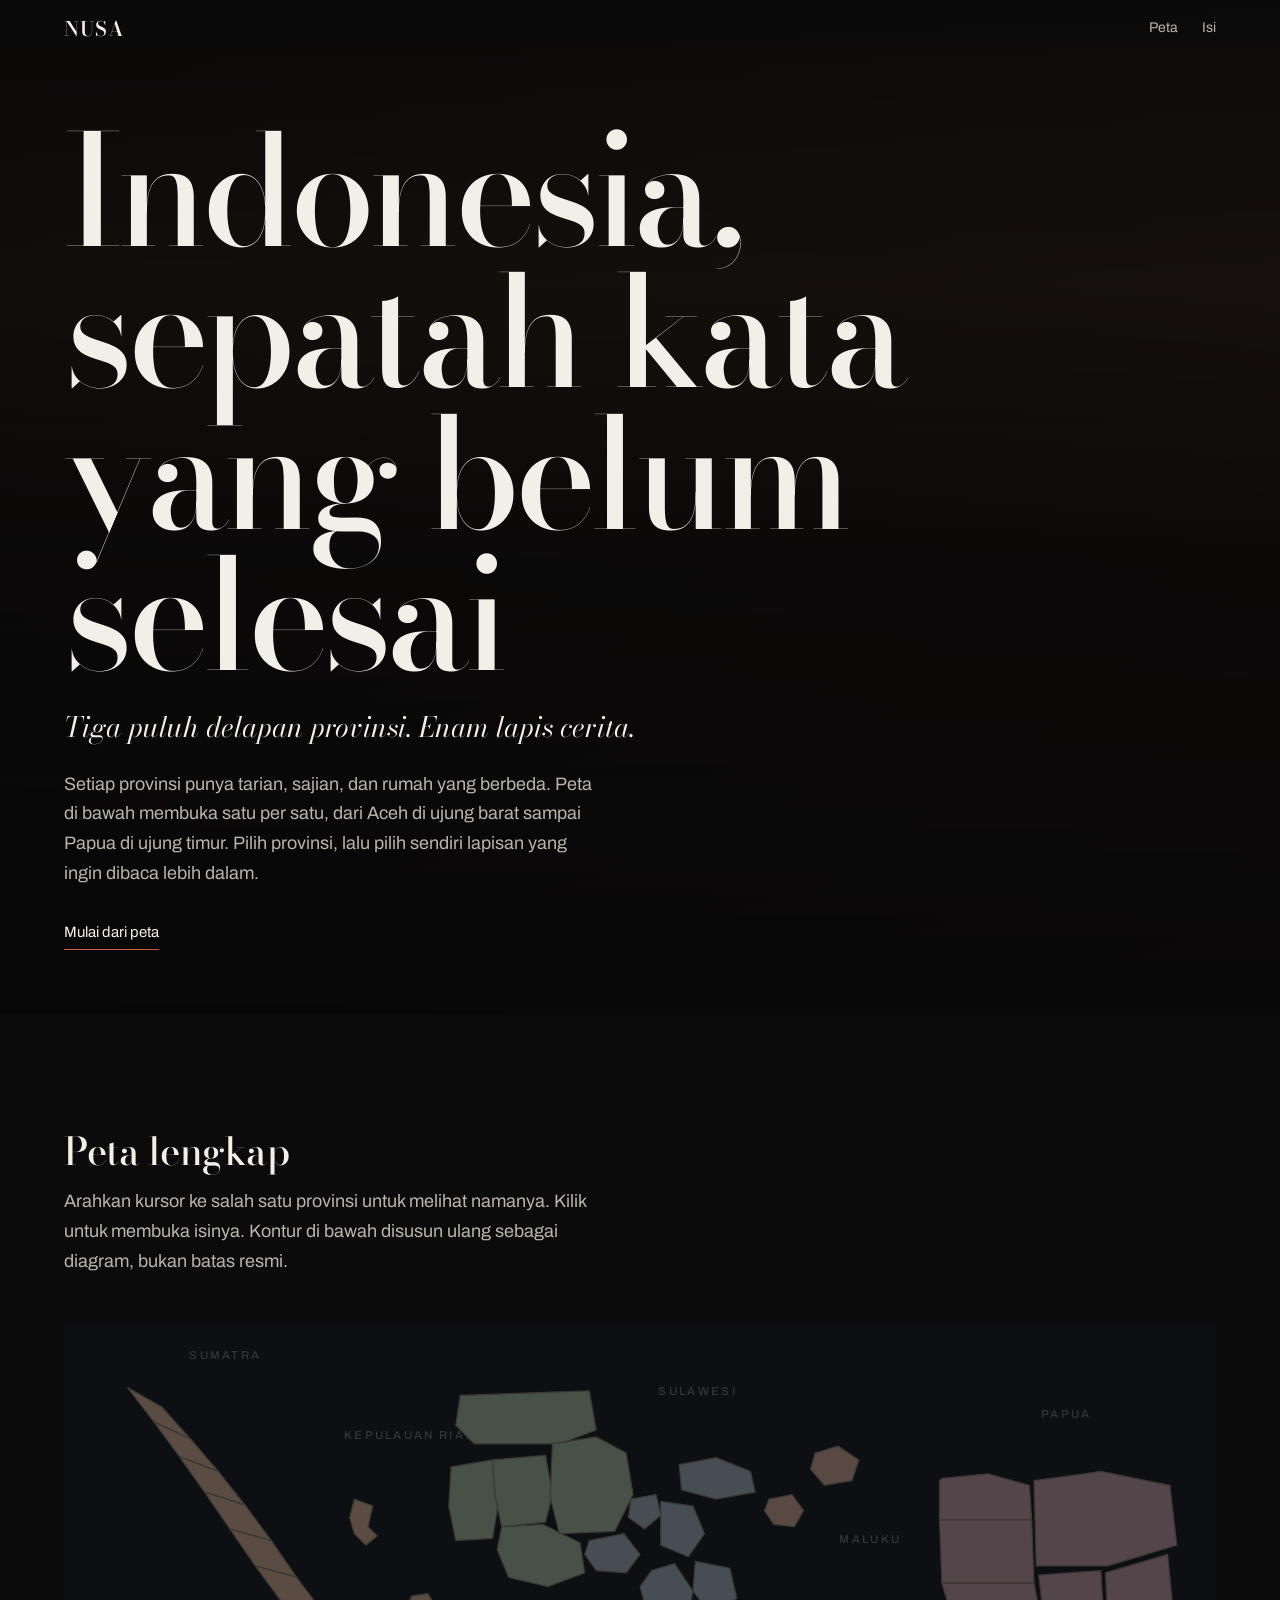
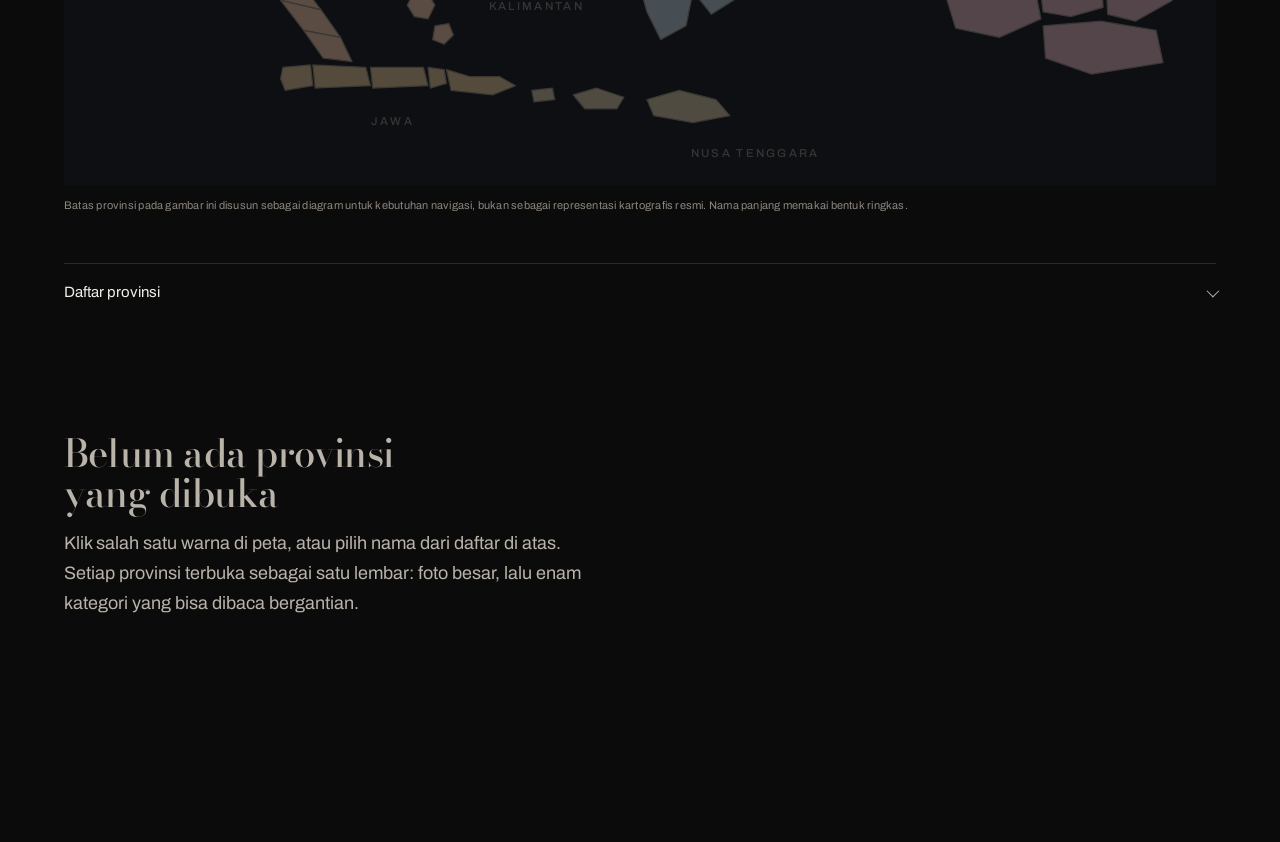
==== commit 53a9bdcc: "kerangka baru" ====
--- a/index.html
+++ b/index.html
@@ -3,409 +3,2640 @@
 <head>
 <meta charset="utf-8">
 <meta name="viewport" content="width=device-width, initial-scale=1">
-<meta name="color-scheme" content="dark">
-<meta name="description" content="NUSA, jelajah budaya Indonesia. Lima pulau dari barat ke timur, masing-masing dengan enam sisi: budaya, makanan, rumah adat, bahasa, tradisi, dan tempat bersejarah.">
-<title>NUSA, jelajah budaya Indonesia</title>
+<title>NUSA - Jelajah Budaya Indonesia</title>
+<meta name="description" content="Peta interaktif 38 provinsi Indonesia. Telusuri budaya, makanan, rumah adat, bahasa, tradisi, dan sejarah setiap provinsi.">
 <link rel="preconnect" href="https://fonts.googleapis.com">
 <link rel="preconnect" href="https://fonts.gstatic.com" crossorigin>
-<link href="https://fonts.googleapis.com/css2?family=Archivo:wght@400..700&family=Bodoni+Moda:opsz,wght@6..96,400..800&display=swap" rel="stylesheet">
+<link href="https://fonts.googleapis.com/css2?family=Archivo:wght@400;500;600&family=Bodoni+Moda:opsz,wght@6..96,500;6..96,600&display=swap" rel="stylesheet">
 <link rel="stylesheet" href="style.css">
 </head>
 <body>
-<a class="skip-link" href="#jelajah">Langsung ke daftar pulau</a>
+
+<a class="skip-link" href="#dossier">Lompat ke daftar provinsi</a>
 
 <header class="topbar">
   <div class="wrap topbar__inner">
-    <a class="wordmark" href="#hero">NUSA</a>
+    <a class="wordmark" href="#atas">NUSA</a>
     <nav class="topnav" aria-label="Navigasi utama">
-      <a class="topnav__link" href="#jelajah">Jelajah</a>
-      <a class="topnav__link" href="#penutup">Penutup</a>
+      <a class="topnav__link" href="#peta">Peta</a>
+      <a class="topnav__link" href="#dossier">Isi</a>
     </nav>
   </div>
 </header>
 
-<main id="main">
-
-  <section class="hero" id="hero" aria-labelledby="hero-title">
-    <div class="hero__bg" role="img" aria-label="Lanskap kepulauan Indonesia dari ketinggian pada sore hari"></div>
+<main id="atas">
+
+  <!-- HERO -->
+  <section class="hero" aria-labelledby="hero-title">
+    <div class="hero__bg" role="presentation"></div>
     <div class="wrap hero__inner">
-      <div class="hero__text">
-        <h1 class="hero__title" id="hero-title">Discover Indonesia</h1>
-        <p class="hero__sub">Thousands of stories. One archipelago.</p>
-        <p class="hero__lead">Lima pulau besar, tiga puluh sisi yang berbeda. Yang tertulis di bawah adalah potongan kebiasaan yang masih hidup: tari piring Minangkabau, batik Pekalongan, ukiran Dayak, tari pomburu Bugis, dan noken Papua.</p>
-        <a class="cue" href="#jelajah">Pilih pulau</a>
-      </div>
+      <h1 class="hero__title" id="hero-title">Indonesia,<br>sepatah kata<br>yang belum selesai</h1>
+      <p class="hero__sub">Tiga puluh delapan provinsi. Enam lapis cerita.</p>
+      <p class="hero__lead">Setiap provinsi punya tarian, sajian, dan rumah yang berbeda. Peta di bawah membuka satu per satu, dari Aceh di ujung barat sampai Papua di ujung timur. Pilih provinsi, lalu pilih sendiri lapisan yang ingin dibaca lebih dalam.</p>
+      <a class="cue" href="#peta">Mulai dari peta</a>
     </div>
   </section>
 
-  <section class="explorer" id="jelajah" aria-labelledby="jelajah-title">
+  <!-- PETA + ATLAS -->
+  <section class="atlas wrap" id="peta" aria-labelledby="atlas-title">
+    <div class="atlas__head">
+      <h2 class="section-title" id="atlas-title">Peta lengkap</h2>
+      <p class="section-lead">Arahkan kursor ke salah satu provinsi untuk melihat namanya. Kilik untuk membuka isinya. Kontur di bawah disusun ulang sebagai diagram, bukan batas resmi.</p>
+    </div>
+
+    <div class="mapview">
+      <svg class="map" viewBox="0 0 1000 400" xmlns="http://www.w3.org/2000/svg" role="group" aria-label="Peta skematis 38 provinsi Indonesia">
+        <rect class="map__sea" x="0" y="0" width="1000" height="400"></rect>
+
+        <text class="map__region" x="140" y="30">SUMATRA</text>
+        <text class="map__region" x="300" y="100">KEPULAUAN RIAU</text>
+        <text class="map__region" x="285" y="348">JAWA</text>
+        <text class="map__region" x="410" y="248">KALIMANTAN</text>
+        <text class="map__region" x="550" y="62">SULAWESI</text>
+        <text class="map__region" x="600" y="376">NUSA TENGGARA</text>
+        <text class="map__region" x="700" y="190">MALUKU</text>
+        <text class="map__region" x="870" y="82">PAPUA</text>
+
+        <!-- SUMATRA -->
+        <a class="prov prov--sum prov--live" data-prov="aceh" href="#aceh">
+          <path class="pv" d="M55,55 L85,72 L110,100 L78,85 Z"></path>
+          <text x="82" y="78">Aceh</text>
+        </a>
+        <a class="prov prov--sum prov--live" data-prov="sumut" href="#sumut">
+          <path class="pv" d="M78,85 L110,100 L134,128 L100,115 Z"></path>
+          <text x="106" y="107">Sumut</text>
+        </a>
+        <a class="prov prov--sum prov--live" data-prov="sumbar" href="#sumbar">
+          <path class="pv" d="M100,115 L134,128 L157,157 L122,146 Z"></path>
+          <text x="128" y="136">Sumbar</text>
+        </a>
+        <a class="prov prov--sum prov--live" data-prov="riau" href="#riau">
+          <path class="pv" d="M122,146 L157,157 L180,188 L144,178 Z"></path>
+          <text x="151" y="167">Riau</text>
+        </a>
+        <a class="prov prov--sum prov--live" data-prov="jambi" href="#jambi">
+          <path class="pv" d="M144,178 L180,188 L202,220 L166,210 Z"></path>
+          <text x="173" y="199">Jambi</text>
+        </a>
+        <a class="prov prov--sum prov--live" data-prov="sumsel" href="#sumsel">
+          <path class="pv" d="M166,210 L202,220 L223,248 L188,240 Z"></path>
+          <text x="195" y="230">Sumsel</text>
+        </a>
+        <a class="prov prov--sum prov--live" data-prov="bengkulu" href="#bengkulu">
+          <path class="pv" d="M188,240 L223,248 L240,272 L208,266 Z"></path>
+          <text x="215" y="256">Bengkulu</text>
+        </a>
+        <a class="prov prov--sum prov--live" data-prov="lampung" href="#lampung">
+          <path class="pv" d="M208,266 L240,272 L250,293 L225,290 Z"></path>
+          <text x="231" y="280">Lampung</text>
+        </a>
+
+        <!-- KEPU LAUAN -->
+        <a class="prov prov--sum prov--live" data-prov="kepriau" href="#kepriau">
+          <path class="pv--hit" d="M246,146 L286,146 L286,194 L246,194 Z"></path>
+          <path class="pv" d="M252,152 L268,158 L264,176 L272,184 L262,192 L252,182 L248,168 Z"></path>
+          <text x="260" y="172">Kepriau</text>
+        </a>
+        <a class="prov prov--sum prov--live" data-prov="babel" href="#babel">
+          <path class="pv--hit" d="M294,228 L342,228 L342,282 L294,282 Z"></path>
+          <path class="pv" d="M302,236 L316,234 L322,244 L316,256 L304,254 L298,244 Z"></path>
+          <path class="pv" d="M322,262 L334,260 L338,270 L330,278 L320,274 Z"></path>
+          <text x="318" y="256">Babel</text>
+        </a>
+
+        <!-- JAWA -->
+        <a class="prov prov--jaw prov--live" data-prov="banten" href="#banten">
+          <path class="pv" d="M190,298 L214,296 L216,314 L192,318 L188,308 Z"></path>
+          <text x="202" y="307">Banten</text>
+        </a>
+        <a class="prov prov--jaw prov--live" data-prov="jabar" href="#jabar">
+          <path class="pv" d="M216,296 L262,298 L266,314 L218,316 Z"></path>
+          <text x="241" y="307">Jabar</text>
+        </a>
+        <a class="prov prov--jaw prov--live" data-prov="jateng" href="#jateng">
+          <path class="pv" d="M266,298 L312,298 L316,314 L268,316 Z"></path>
+          <text x="291" y="307">Jateng</text>
+        </a>
+        <a class="prov prov--jaw prov--live" data-prov="diy" href="#diy">
+          <path class="pv" d="M316,298 L330,300 L332,312 L318,316 Z"></path>
+          <text x="324" y="307">DIY</text>
+        </a>
+        <a class="prov prov--jaw prov--live" data-prov="jatim" href="#jatim">
+          <path class="pv" d="M332,300 L352,306 L378,306 L392,314 L372,322 L336,318 Z"></path>
+          <text x="362" y="313">Jatim</text>
+        </a>
+
+        <!-- KALIMANTAN -->
+        <a class="prov prov--kal prov--live" data-prov="kalbar" href="#kalbar">
+          <path class="pv" d="M336,124 L372,118 L378,150 L372,186 L340,188 L334,158 Z"></path>
+          <text x="356" y="154">Kalbar</text>
+        </a>
+        <a class="prov prov--kal prov--live" data-prov="kalteng" href="#kalteng">
+          <path class="pv" d="M372,118 L418,114 L424,148 L418,172 L380,176 L374,148 Z"></path>
+          <text x="398" y="144">Kalteng</text>
+        </a>
+        <a class="prov prov--kal prov--live" data-prov="kaltu" href="#kaltu">
+          <path class="pv" d="M344,62 L456,58 L462,92 L430,104 L356,104 L340,88 Z"></path>
+          <text x="400" y="82">Kaltu</text>
+        </a>
+        <a class="prov prov--kal prov--live" data-prov="kalsel" href="#kalsel">
+          <path class="pv" d="M380,176 L416,174 L448,190 L452,216 L420,228 L386,220 L376,196 Z"></path>
+          <text x="414" y="202">Kalsel</text>
+        </a>
+        <a class="prov prov--kal prov--live" data-prov="kaltim" href="#kaltim">
+          <path class="pv" d="M424,104 L462,98 L488,112 L494,148 L478,180 L430,182 L422,150 Z"></path>
+          <text x="458" y="142">Kaltim</text>
+        </a>
+
+        <!-- NUSA TENGGARA -->
+        <a class="prov prov--nus prov--live" data-prov="bali" href="#bali">
+          <path class="pv" d="M406,318 L424,316 L426,326 L408,328 Z"></path>
+          <text x="416" y="322">Bali</text>
+        </a>
+        <a class="prov prov--nus prov--live" data-prov="ntb" href="#ntb">
+          <path class="pv" d="M442,322 L462,316 L486,324 L480,334 L452,334 Z"></path>
+          <text x="464" y="325">NTB</text>
+        </a>
+        <a class="prov prov--nus prov--live" data-prov="ntt" href="#ntt">
+          <path class="pv" d="M506,326 L534,318 L566,326 L578,340 L546,346 L512,340 Z"></path>
+          <text x="542" y="332">NTT</text>
+        </a>
+
+        <!-- SULAWESI -->
+        <a class="prov prov--sul prov--live" data-prov="sulut" href="#sulut">
+          <path class="pv" d="M534,122 L566,116 L596,128 L600,146 L566,152 L536,144 Z"></path>
+          <text x="566" y="134">Sulut</text>
+        </a>
+        <a class="prov prov--sul prov--live" data-prov="gorontalo" href="#gorontalo">
+          <path class="pv" d="M492,152 L514,148 L518,166 L504,178 L490,168 Z"></path>
+          <text x="502" y="163">Gorontalo</text>
+        </a>
+        <a class="prov prov--sul prov--live" data-prov="sulteng" href="#sulteng">
+          <path class="pv" d="M518,154 L546,158 L556,182 L542,202 L518,192 Z"></path>
+          <text x="536" y="178">Sulteng</text>
+        </a>
+        <a class="prov prov--sul prov--live" data-prov="sulbar" href="#sulbar">
+          <path class="pv" d="M456,188 L486,182 L500,200 L488,216 L462,214 L452,200 Z"></path>
+          <text x="476" y="199">Sulbar</text>
+        </a>
+        <a class="prov prov--sul prov--live" data-prov="sulsel" href="#sulsel">
+          <path class="pv" d="M510,214 L530,208 L546,232 L540,262 L518,274 L506,250 L500,228 Z"></path>
+          <text x="520" y="240">Sulsel</text>
+        </a>
+        <a class="prov prov--sul prov--live" data-prov="sultra" href="#sultra">
+          <path class="pv" d="M548,206 L578,212 L584,238 L562,252 L546,232 Z"></path>
+          <text x="566" y="232">Sultra</text>
+        </a>
+
+        <!-- MALUKU -->
+        <a class="prov prov--mal prov--live" data-prov="maluku" href="#maluku">
+          <path class="pv" d="M612,152 L632,148 L642,162 L634,176 L616,174 L608,162 Z"></path>
+          <text x="625" y="162">Maluku</text>
+        </a>
+        <a class="prov prov--mal prov--live" data-prov="malut" href="#malut">
+          <path class="pv" d="M652,112 L672,106 L690,118 L684,136 L660,140 L648,126 Z"></path>
+          <text x="668" y="124">Malut</text>
+        </a>
+
+        <!-- PAPUA -->
+        <a class="prov prov--pap prov--live" data-prov="pabnl" href="#pabnl">
+          <path class="pv" d="M762,134 L802,130 L838,140 L840,170 L760,170 L760,136 Z"></path>
+          <text x="800" y="150">Papua Barat Laut</text>
+        </a>
+        <a class="prov prov--pap prov--live" data-prov="pabar" href="#pabar">
+          <path class="pv" d="M760,170 L840,170 L842,225 L762,225 Z"></path>
+          <text x="801" y="198">Papua Barat</text>
+        </a>
+        <a class="prov prov--pap prov--live" data-prov="pabd" href="#pabd">
+          <path class="pv" d="M762,225 L842,225 L848,256 L812,272 L774,264 Z"></path>
+          <text x="804" y="247">Papua Barat Daya</text>
+        </a>
+        <a class="prov prov--pap prov--live" data-prov="papua" href="#papua">
+          <path class="pv" d="M842,136 L900,128 L960,140 L966,192 L906,210 L844,210 Z"></path>
+          <text x="904" y="168">Papua</text>
+        </a>
+        <a class="prov prov--pap prov--live" data-prov="papeg" href="#papeg">
+          <path class="pv" d="M846,218 L900,214 L902,246 L874,254 L850,250 Z"></path>
+          <text x="874" y="237">Papeg</text>
+        </a>
+        <a class="prov prov--pap prov--live" data-prov="pateng" href="#pateng">
+          <path class="pv" d="M904,216 L958,200 L962,240 L930,258 L906,252 Z"></path>
+          <text x="932" y="236">Pateng</text>
+        </a>
+        <a class="prov prov--pap prov--live" data-prov="pasel" href="#pasel">
+          <path class="pv" d="M850,262 L900,258 L948,266 L954,294 L892,304 L852,290 Z"></path>
+          <text x="902" y="280">Papsel</text>
+        </a>
+      </svg>
+    </div>
+
+    <p class="mapnote">Batas provinsi pada gambar ini disusun sebagai diagram untuk kebutuhan navigasi, bukan sebagai representasi kartografis resmi. Nama panjang memakai bentuk ringkas.</p>
+
+    <details class="provindex">
+      <summary class="provindex__toggle">Daftar provinsi</summary>
+      <div class="provindex__body">
+        <div class="provindex__group">
+          <p class="provindex__label">Sumatera</p>
+          <ul class="provindex__list">
+            <li><a class="provindex__link" href="#aceh">Aceh</a></li>
+            <li><a class="provindex__link" href="#sumut">Sumatera Utara</a></li>
+            <li><a class="provindex__link" href="#sumbar">Sumatera Barat</a></li>
+            <li><a class="provindex__link" href="#riau">Riau</a></li>
+            <li><a class="provindex__link" href="#kepriau">Kepulauan Riau</a></li>
+            <li><a class="provindex__link" href="#jambi">Jambi</a></li>
+            <li><a class="provindex__link" href="#sumsel">Sumatera Selatan</a></li>
+            <li><a class="provindex__link" href="#bengkulu">Bengkulu</a></li>
+            <li><a class="provindex__link" href="#lampung">Lampung</a></li>
+            <li><a class="provindex__link" href="#babel">Bangka Belitung</a></li>
+          </ul>
+        </div>
+        <div class="provindex__group">
+          <p class="provindex__label">Jawa</p>
+          <ul class="provindex__list">
+            <li><a class="provindex__link" href="#jabar">Jawa Barat</a></li>
+            <li><a class="provindex__link" href="#banten">Banten</a></li>
+            <li><a class="provindex__link" href="#jateng">Jawa Tengah</a></li>
+            <li><a class="provindex__link" href="#diy">DI Yogyakarta</a></li>
+            <li><a class="provindex__link" href="#jatim">Jawa Timur</a></li>
+          </ul>
+        </div>
+        <div class="provindex__group">
+          <p class="provindex__label">Kalimantan</p>
+          <ul class="provindex__list">
+            <li><a class="provindex__link" href="#kalbar">Kalimantan Barat</a></li>
+            <li><a class="provindex__link" href="#kalteng">Kalimantan Tengah</a></li>
+            <li><a class="provindex__link" href="#kalsel">Kalimantan Selatan</a></li>
+            <li><a class="provindex__link" href="#kaltim">Kalimantan Timur</a></li>
+            <li><a class="provindex__link" href="#kaltu">Kalimantan Utara</a></li>
+          </ul>
+        </div>
+        <div class="provindex__group">
+          <p class="provindex__label">Sulawesi</p>
+          <ul class="provindex__list">
+            <li><a class="provindex__link" href="#sulut">Sulawesi Utara</a></li>
+            <li><a class="provindex__link" href="#gorontalo">Gorontalo</a></li>
+            <li><a class="provindex__link" href="#sulteng">Sulawesi Tengah</a></li>
+            <li><a class="provindex__link" href="#sulbar">Sulawesi Barat</a></li>
+            <li><a class="provindex__link" href="#sulsel">Sulawesi Selatan</a></li>
+            <li><a class="provindex__link" href="#sultra">Sulawesi Tenggara</a></li>
+          </ul>
+        </div>
+        <div class="provindex__group">
+          <p class="provindex__label">Bali dan Nusa Tenggara</p>
+          <ul class="provindex__list">
+            <li><a class="provindex__link" href="#bali">Bali</a></li>
+            <li><a class="provindex__link" href="#ntb">Nusa Tenggara Barat</a></li>
+            <li><a class="provindex__link" href="#ntt">Nusa Tenggara Timur</a></li>
+          </ul>
+        </div>
+        <div class="provindex__group">
+          <p class="provindex__label">Maluku dan Papua</p>
+          <ul class="provindex__list">
+            <li><a class="provindex__link" href="#maluku">Maluku</a></li>
+            <li><a class="provindex__link" href="#malut">Maluku Utara</a></li>
+            <li><a class="provindex__link" href="#papua">Papua</a></li>
+            <li><a class="provindex__link" href="#pabar">Papua Barat</a></li>
+            <li><a class="provindex__link" href="#pabd">Papua Barat Daya</a></li>
+            <li><a class="provindex__link" href="#pabnl">Papua Barat Laut</a></li>
+            <li><a class="provindex__link" href="#pasel">Papua Selatan</a></li>
+            <li><a class="provindex__link" href="#pateng">Papua Tengah</a></li>
+            <li><a class="provindex__link" href="#papeg">Papua Pegunungan</a></li>
+          </ul>
+        </div>
+      </div>
+    </details>
+  </section>
+
+  <!-- DOSSIER -->
+  <section class="dossier" id="dossier" aria-label="Isi provinsi">
+
     <div class="wrap">
-      <h2 class="section-title" id="jelajah-title">Lima pulau dari barat ke timur</h2>
-      <p class="section-lead">Pilih satu pulau, lalu telusuri enam sisinya: budaya, makanan, rumah adat, bahasa, tradisi, dan tempat bersejarah.</p>
+      <div class="dossier__idle">
+        <h2>Belum ada provinsi yang dibuka</h2>
+        <p>Klik salah satu warna di peta, atau pilih nama dari daftar di atas. Setiap provinsi terbuka sebagai satu lembar: foto besar, lalu enam kategori yang bisa dibaca bergantian.</p>
+      </div>
     </div>
 
-    <div class="wrap explorer__grid">
-
-      <div class="rail" role="group" aria-label="Pilih pulau">
-        <input class="sr-input" type="radio" name="pulau" id="pulau-sumatra" checked>
-        <label class="island" for="pulau-sumatra">
-          <span class="island__num">01</span>
-          <span class="island__text">
-            <span class="island__name">Sumatra</span>
-            <span class="island__sub">Bentang tinggi, lembah subur, atap tanduk kerbau.</span>
-          </span>
-        </label>
-
-        <input class="sr-input" type="radio" name="pulau" id="pulau-java">
-        <label class="island" for="pulau-java">
-          <span class="island__num">02</span>
-          <span class="island__text">
-            <span class="island__name">Java</span>
-            <span class="island__sub">Sawah berundak, candi batu, kota-kota tua.</span>
-          </span>
-        </label>
-
-        <input class="sr-input" type="radio" name="pulau" id="pulau-kalimantan">
-        <label class="island" for="pulau-kalimantan">
-          <span class="island__num">03</span>
-          <span class="island__text">
-            <span class="island__name">Kalimantan</span>
-            <span class="island__sub">Hutan sungai panjang, rumah panjang, ukiran bertulisan.</span>
-          </span>
-        </label>
-
-        <input class="sr-input" type="radio" name="pulau" id="pulau-sulawesi">
-        <label class="island" for="pulau-sulawesi">
-          <span class="island__num">04</span>
-          <span class="island__text">
-            <span class="island__name">Sulawesi</span>
-            <span class="island__sub">Tongkonan, rempah, gunung yang membelah pulau.</span>
-          </span>
-        </label>
-
-        <input class="sr-input" type="radio" name="pulau" id="pulau-papua">
-        <label class="island" for="pulau-papua">
-          <span class="island__num">05</span>
-          <span class="island__text">
-            <span class="island__name">Papua</span>
-            <span class="island__sub">Honai di lereng gunung, sagu, bahasa per lembah.</span>
-          </span>
-        </label>
-      </div>
-
-      <div class="stagewrap">
-
-        <div class="stage" aria-hidden="true">
-          <div class="stage__layer" data-foto="sumatra">
-            <div class="stage__fallback"></div>
-            <div class="stage__photo"></div>
-            <div class="stage__scrim"></div>
-          </div>
-          <div class="stage__layer" data-foto="java">
-            <div class="stage__fallback"></div>
-            <div class="stage__photo"></div>
-            <div class="stage__scrim"></div>
-          </div>
-          <div class="stage__layer" data-foto="kalimantan">
-            <div class="stage__fallback"></div>
-            <div class="stage__photo"></div>
-            <div class="stage__scrim"></div>
-          </div>
-          <div class="stage__layer" data-foto="sulawesi">
-            <div class="stage__fallback"></div>
-            <div class="stage__photo"></div>
-            <div class="stage__scrim"></div>
-          </div>
-          <div class="stage__layer" data-foto="papua">
-            <div class="stage__fallback"></div>
-            <div class="stage__photo"></div>
-            <div class="stage__scrim"></div>
-          </div>
-        </div>
-
-        <div class="sheet" data-pulau="sumatra">
-          <header class="sheet__head">
-            <h3 class="sheet__name">Sumatra</h3>
-            <p class="sheet__desc">Pulau yang membelah Samudra Hindia dari utara ke selatan, dengan deretan pegunungan tinggi di barat yang menghadap langsung ke lautan lepas.</p>
-            <p class="sr-only">Foto lapisan untuk Sumatra: atap rumah Gadang Minangkabau yang melengkung menyerupai tanduk kerbau.</p>
-          </header>
-
-          <div class="sheet__body">
-            <fieldset class="tabs">
-              <legend class="sr-only">Kategori Sumatra</legend>
-              <input class="sr-input" type="radio" name="kat-sumatra" id="k-sumatra-1" checked>
-              <label class="tab" for="k-sumatra-1"><span class="tab__num">01</span>Budaya</label>
-              <input class="sr-input" type="radio" name="kat-sumatra" id="k-sumatra-2">
-              <label class="tab" for="k-sumatra-2"><span class="tab__num">02</span>Makanan</label>
-              <input class="sr-input" type="radio" name="kat-sumatra" id="k-sumatra-3">
-              <label class="tab" for="k-sumatra-3"><span class="tab__num">03</span>Rumah adat</label>
-              <input class="sr-input" type="radio" name="kat-sumatra" id="k-sumatra-4">
-              <label class="tab" for="k-sumatra-4"><span class="tab__num">04</span>Bahasa</label>
-              <input class="sr-input" type="radio" name="kat-sumatra" id="k-sumatra-5">
-              <label class="tab" for="k-sumatra-5"><span class="tab__num">05</span>Tradisi</label>
-              <input class="sr-input" type="radio" name="kat-sumatra" id="k-sumatra-6">
-              <label class="tab" for="k-sumatra-6"><span class="tab__num">06</span>Tempat bersejarah</label>
-            </fieldset>
-
-            <div class="panels">
-              <article class="panel" data-sel="sumatra-1">
-                <h4 class="panel__title">Budaya</h4>
-                <p>Tari Piring dari Tanah Minang memadukan gerakan melingkar dengan piring yang ditata rapi di telapak tangan. Di Bengkulu, Tabuik diarakkan keliling kota dengan arca raksasa yang dibuat khusus untuk hari besar.</p>
-              </article>
-              <article class="panel" data-sel="sumatra-2">
-                <h4 class="panel__title">Makanan</h4>
-                <p>Rendang dimasak perlahan dengan santan dan bumbu rempah sampai kuah mengental dan dagingnya empuk. Soto Medan memakai potongan daging dan jero dalam kuah bening yang gurih.</p>
-              </article>
-              <article class="panel" data-sel="sumatra-3">
-                <h4 class="panel__title">Rumah adat</h4>
-                <p>Rumah Gadang Minangkabau beratap melengkung seperti tanduk kerbau, dan jumlah gonjongnya disesuaikan dengan kedudukan pemiliknya. Di Sumatera Utara, Rumah Batak berdiri berderet di tepi Danau Toba dengan atap yang memanjang.</p>
-              </article>
-              <article class="panel" data-sel="sumatra-4">
-                <h4 class="panel__title">Bahasa</h4>
-                <p>Minangkabau, Batak, Bugis, dan Melayu menjadi bahasa utama pulau ini. Bahasa Melayu menjadi dasar Bahasa Indonesia dan sampai sekarang masih jadi penghubung antar pulau.</p>
-              </article>
-              <article class="panel" data-sel="sumatra-5">
-                <h4 class="panel__title">Tradisi</h4>
-                <p>Bertasbih adalah prosesi penyambutan dalam adat kawin dan penghormatan tamu di Minangkabau. Tabuik Bengkulu dilaksanakan menjelang bulan Muharram sebagai bentuk doa dan syukur bersama.</p>
-              </article>
-              <article class="panel" data-sel="sumatra-6">
-                <h4 class="panel__title">Tempat bersejarah</h4>
-                <p>Candi Bahal di Bukittinggi adalah kompleks candi Hindu dari sekitar abad ke-9 hingga ke-11, dan tata letaknya masih terlihat jelas. Kompleks Candi Muaro Jambi di tepi Sungai Batanghari menyimpan jejak pusat kegiatan Buddhisme Kerajaan Melayu dan kini berstatus cagar budaya nasional.</p>
-              </article>
-            </div>
-          </div>
-        </div>
-
-        <div class="sheet" data-pulau="java">
-          <header class="sheet__head">
-            <h3 class="sheet__name">Java</h3>
-            <p class="sheet__desc">Pulau sawah dan gunung api yang menjadi tempat tinggal dan perdagangan paling ramai, membujur dari ujung barat sampai ujung timur.</p>
-            <p class="sr-only">Foto lapisan untuk Java: barisan Candi Borobudur yang berbingkai gunung pada kabut pagi.</p>
-          </header>
-
-          <div class="sheet__body">
-            <fieldset class="tabs">
-              <legend class="sr-only">Kategori Java</legend>
-              <input class="sr-input" type="radio" name="kat-java" id="k-java-1" checked>
-              <label class="tab" for="k-java-1"><span class="tab__num">01</span>Budaya</label>
-              <input class="sr-input" type="radio" name="kat-java" id="k-java-2">
-              <label class="tab" for="k-java-2"><span class="tab__num">02</span>Makanan</label>
-              <input class="sr-input" type="radio" name="kat-java" id="k-java-3">
-              <label class="tab" for="k-java-3"><span class="tab__num">03</span>Rumah adat</label>
-              <input class="sr-input" type="radio" name="kat-java" id="k-java-4">
-              <label class="tab" for="k-java-4"><span class="tab__num">04</span>Bahasa</label>
-              <input class="sr-input" type="radio" name="kat-java" id="k-java-5">
-              <label class="tab" for="k-java-5"><span class="tab__num">05</span>Tradisi</label>
-              <input class="sr-input" type="radio" name="kat-java" id="k-java-6">
-              <label class="tab" for="k-java-6"><span class="tab__num">06</span>Tempat bersejarah</label>
-            </fieldset>
-
-            <div class="panels">
-              <article class="panel" data-sel="java-1">
-                <h4 class="panel__title">Budaya</h4>
-                <p>Wayang menempatkan dalang bukan hanya sebagai pemain bayangan, tetapi juga pencerita, pemusik, dan tokoh ritual. Batik menjadikan kain sebagai arsip tertulis lewat motifnya, dan Reog Ponorogo sering membuka pesta desa.</p>
-              </article>
-              <article class="panel" data-sel="java-2">
-                <h4 class="panel__title">Makanan</h4>
-                <p>Sate dengan bumbu kacang sudah menjadi bagian dari malam hari di Yogyakarta. Gudeg dibuat dari nangka muda yang dikukus bersama areh, sedangkan Rawon Surabaya memakai kuah keluak gelap berisi daging dan telur.</p>
-              </article>
-              <article class="panel" data-sel="java-3">
-                <h4 class="panel__title">Rumah adat</h4>
-                <p>Rumah Joglo di Jawa Tengah memiliki atap limas yang bertumpu pada empat pilar saka guru, yang ditafsirkan sebagai urutan sosial. Di Yogyakarta, Rumah Limasan tumbuh makin tinggi ke arah belakang sebagai tanda keluarga yang sedang berhasil.</p>
-              </article>
-              <article class="panel" data-sel="java-4">
-                <h4 class="panel__title">Bahasa</h4>
-                <p>Jawa, Sunda, Madura, dan Betawi hidup berdampingan, masing-masing dengan kosakata dan tingkat kesopanan yang berbeda. Pertunjukan wayang memakai bentuk Jawa yang lebih tua sehingga penonton tetap bisa mengikuti ceritanya.</p>
-              </article>
-              <article class="panel" data-sel="java-5">
-                <h4 class="panel__title">Tradisi</h4>
-                <p>Grebeg Maulud di Demak dilaksanakan pada tanggal 12 Rabiul Awal dengan prosesi anak-anak yang membawa obor. Kuda Lumping di Jawa Timur ditampilkan setelah panen sebagai rasa syukur dan keberanian pemuda.</p>
-              </article>
-              <article class="panel" data-sel="java-6">
-                <h4 class="panel__title">Tempat bersejarah</h4>
-                <p>Borobudur dan Prambanan ditetapkan sebagai Warisan Dunia UNESCO pada 1991, yang pertama candi Buddha terbesar di dunia dan yang kedua candi Hindu untuk Trimurti. Trowulan di Jawa Timur menyisakan gapura kepala kala dari bekas ibu kota Majapahit.</p>
-              </article>
-            </div>
-          </div>
-        </div>
-
-        <div class="sheet" data-pulau="kalimantan">
-          <header class="sheet__head">
-            <h3 class="sheet__name">Kalimantan</h3>
-            <p class="sheet__desc">Bentang yang arahnya ditentukan oleh sungai-sungai besar, dan dari sanalah perahu masuk ke wilayah yang tidak tersentuh jalan darat.</p>
-            <p class="sr-only">Foto lapisan untuk Kalimantan: rumah panjang di tepi sungai Kalimantan pada sore hari.</p>
-          </header>
-
-          <div class="sheet__body">
-            <fieldset class="tabs">
-              <legend class="sr-only">Kategori Kalimantan</legend>
-              <input class="sr-input" type="radio" name="kat-kalimantan" id="k-kalimantan-1" checked>
-              <label class="tab" for="k-kalimantan-1"><span class="tab__num">01</span>Budaya</label>
-              <input class="sr-input" type="radio" name="kat-kalimantan" id="k-kalimantan-2">
-              <label class="tab" for="k-kalimantan-2"><span class="tab__num">02</span>Makanan</label>
-              <input class="sr-input" type="radio" name="kat-kalimantan" id="k-kalimantan-3">
-              <label class="tab" for="k-kalimantan-3"><span class="tab__num">03</span>Rumah adat</label>
-              <input class="sr-input" type="radio" name="kat-kalimantan" id="k-kalimantan-4">
-              <label class="tab" for="k-kalimantan-4"><span class="tab__num">04</span>Bahasa</label>
-              <input class="sr-input" type="radio" name="kat-kalimantan" id="k-kalimantan-5">
-              <label class="tab" for="k-kalimantan-5"><span class="tab__num">05</span>Tradisi</label>
-              <input class="sr-input" type="radio" name="kat-kalimantan" id="k-kalimantan-6">
-              <label class="tab" for="k-kalimantan-6"><span class="tab__num">06</span>Tempat bersejarah</label>
-            </fieldset>
-
-            <div class="panels">
-              <article class="panel" data-sel="kalimantan-1">
-                <h4 class="panel__title">Budaya</h4>
-                <p>Orang Dayak memahat motif pada perisai, mandau, dan tato sebagai bahasa yang dibaca, bukan sekadar hiasan. Rebab mulut dan gong menjadi pengiring utama ketika gala adat dilangsungkan.</p>
-              </article>
-              <article class="panel" data-sel="kalimantan-2">
-                <h4 class="panel__title">Makanan</h4>
-                <p>Soto Banjar khas Kalimantan Selatan memakai daging unggas dan ikan dengan kuah kental berbumbu kunyit, lengkuas, dan kemiri. Lawuh adalah hidangan sayur mentah yang diulek memakai cobek tuhu.</p>
-              </article>
-              <article class="panel" data-sel="kalimantan-3">
-                <h4 class="panel__title">Rumah adat</h4>
-                <p>Rumah Betang di Kalimantan Tengah bisa membentang sangat panjang dan menampung banyak keluarga dalam satu atap, dengan loteng sebagai ruang bersama. Di Kalimantan Timur, lamin Dayak memakai susunan dua lantai dengan kandang hewan dan tempat tinggal manusia bersebelahan.</p>
-              </article>
-              <article class="panel" data-sel="kalimantan-4">
-                <h4 class="panel__title">Bahasa</h4>
-                <p>Bahasa Dayak, Banjar, Kutai, dan Iban menjadi bahasa utama, sebagian besar masuk rumpun Austronesia. Sungai menjadi jalur utama, sehingga kosakata bahasa kaya akan istilah air dan hutan.</p>
-              </article>
-              <article class="panel" data-sel="kalimantan-5">
-                <h4 class="panel__title">Tradisi</h4>
-                <p>Hudoq Belawai di Kalimantan Tengah merupakan ritual syukur bagi masyarakat Dayak Benuaq dengan sesaji dan makan bersama. Tradisi Erai di sepanjang Sungai Kapuas dilaksanakan sebagai bentuk syukur kepada sungai.</p>
-              </article>
-              <article class="panel" data-sel="kalimantan-6">
-                <h4 class="panel__title">Tempat bersejarah</h4>
-                <p>Candi Muara Teweh di Barito Utara disebut candi, tetapi sebenarnya kumpulan peti batu dan makam dari masa Hindu. Di Tenggarong berdiri istana Kerajaan Kutai Kartanegara, kini Museum Mulawarman, dengan Prasasti Yupa sebagai bukti tertulis kerajaan.</p>
-              </article>
-            </div>
-          </div>
-        </div>
-
-        <div class="sheet" data-pulau="sulawesi">
-          <header class="sheet__head">
-            <h3 class="sheet__name">Sulawesi</h3>
-            <p class="sheet__desc">Bentuknya seperti kelopak yang sedang mekar, keempat lengannya menjadi laut terbuka dan lengan bawahnya menjadi teluk yang tenang.</p>
-            <p class="sr-only">Foto lapisan untuk Sulawesi: atap rumah tongkonau Sulawesi Utara dalam siluet.</p>
-          </header>
-
-          <div class="sheet__body">
-            <fieldset class="tabs">
-              <legend class="sr-only">Kategori Sulawesi</legend>
-              <input class="sr-input" type="radio" name="kat-sulawesi" id="k-sulawesi-1" checked>
-              <label class="tab" for="k-sulawesi-1"><span class="tab__num">01</span>Budaya</label>
-              <input class="sr-input" type="radio" name="kat-sulawesi" id="k-sulawesi-2">
-              <label class="tab" for="k-sulawesi-2"><span class="tab__num">02</span>Makanan</label>
-              <input class="sr-input" type="radio" name="kat-sulawesi" id="k-sulawesi-3">
-              <label class="tab" for="k-sulawesi-3"><span class="tab__num">03</span>Rumah adat</label>
-              <input class="sr-input" type="radio" name="kat-sulawesi" id="k-sulawesi-4">
-              <label class="tab" for="k-sulawesi-4"><span class="tab__num">04</span>Bahasa</label>
-              <input class="sr-input" type="radio" name="kat-sulawesi" id="k-sulawesi-5">
-              <label class="tab" for="k-sulawesi-5"><span class="tab__num">05</span>Tradisi</label>
-              <input class="sr-input" type="radio" name="kat-sulawesi" id="k-sulawesi-6">
-              <label class="tab" for="k-sulawesi-6"><span class="tab__num">06</span>Tempat bersejarah</label>
-            </fieldset>
-
-            <div class="panels">
-              <article class="panel" data-sel="sulawesi-1">
-                <h4 class="panel__title">Budaya</h4>
-                <p>Ma'badong di Sulawesi Utara adalah tradisi berkumpul yang dinyatakan lewat gendang dan nyanyian. Orang Toraja menjaga warisan ukir kayu, dari rumah tongkonan sampai rumah pemakaman tau tau.</p>
-              </article>
-              <article class="panel" data-sel="sulawesi-2">
-                <h4 class="panel__title">Makanan</h4>
-                <p>Coto Makassar adalah sup kental daging dan jero dengan bumbu kacang tanah yang digiling halus. Pallumara khas Sulawesi Selatan dimasak dari jagung, santan, dan kelapa parut, lazim disajikan bersama ikan.</p>
-              </article>
-              <article class="panel" data-sel="sulawesi-3">
-                <h4 class="panel__title">Rumah adat</h4>
-                <p>Tongkonan di Toraja beratap melengkung seperti perahu dengan ujung terangkat, bentuk yang sama muncul pada lumbung padi Tangkluk. Di Gowa, Balla Lompoa dibangun tanpa paku dan berdiri di atas batu.</p>
-              </article>
-              <article class="panel" data-sel="sulawesi-4">
-                <h4 class="panel__title">Bahasa</h4>
-                <p>Bahasa Bugis dan Makassar saling dipahami dan dipakai luas di pesisir selatan. Bahasa Toraja dipakai di dataran tinggi, sedangkan Minahasa dipakai di utara.</p>
-              </article>
-              <article class="panel" data-sel="sulawesi-5">
-                <h4 class="panel__title">Tradisi</h4>
-                <p>Rambu Solo' di Toraja berjalan sebagai rangkaian upacara pemakaman, dengan puncak pada peletakkan jenazah di dalam kurungan batu. Ma'badong di Minahasa dilaksanakan setelah duka untuk menyatakan kebersamaan warga.</p>
-              </article>
-              <article class="panel" data-sel="sulawesi-6">
-                <h4 class="panel__title">Tempat bersejarah</h4>
-                <p>Fort Rotterdam di Makassar dibangun pertama kali tahun 1545 oleh Kerajaan Gowa-Tallo sebagai Benteng Ujung Pandang, lalu dibangun ulang oleh Belanda setelah perang dengan Makassar. Situs megalit di Taman Nasional Lore Lindu, Sulawesi Tengah, seperti Baturesi, menunjukkan tradisi ukir batu yang berbeda dari candi Hindu.</p>
-              </article>
-            </div>
-          </div>
-        </div>
-
-        <div class="sheet" data-pulau="papua">
-          <header class="sheet__head">
-            <h3 class="sheet__name">Papua</h3>
-            <p class="sheet__desc">Bagian paling timur, dengan dataran tinggi yang dikelilingi hutan dan lembah yang dihuni oleh bahasa yang berbeda.</p>
-            <p class="sr-only">Foto lapisan untuk Papua: honai di lembah Baliem yang dikelilingi bukit hijau.</p>
-          </header>
-
-          <div class="sheet__body">
-            <fieldset class="tabs">
-              <legend class="sr-only">Kategori Papua</legend>
-              <input class="sr-input" type="radio" name="kat-papua" id="k-papua-1" checked>
-              <label class="tab" for="k-papua-1"><span class="tab__num">01</span>Budaya</label>
-              <input class="sr-input" type="radio" name="kat-papua" id="k-papua-2">
-              <label class="tab" for="k-papua-2"><span class="tab__num">02</span>Makanan</label>
-              <input class="sr-input" type="radio" name="kat-papua" id="k-papua-3">
-              <label class="tab" for="k-papua-3"><span class="tab__num">03</span>Rumah adat</label>
-              <input class="sr-input" type="radio" name="kat-papua" id="k-papua-4">
-              <label class="tab" for="k-papua-4"><span class="tab__num">04</span>Bahasa</label>
-              <input class="sr-input" type="radio" name="kat-papua" id="k-papua-5">
-              <label class="tab" for="k-papua-5"><span class="tab__num">05</span>Tradisi</label>
-              <input class="sr-input" type="radio" name="kat-papua" id="k-papua-6">
-              <label class="tab" for="k-papua-6"><span class="tab__num">06</span>Tempat bersejarah</label>
-            </fieldset>
-
-            <div class="panels">
-              <article class="panel" data-sel="papua-1">
-                <h4 class="panel__title">Budaya</h4>
-                <p>Noken adalah tas anyaman tangan yang menjadi lambang khas Papua, dikerjakan oleh perempuan di dataran tinggi. Tari Tifa dan dentingan tifa mengiringi upacara yang punya makna tersendiri, bukan sekadar hiburan.</p>
-              </article>
-              <article class="panel" data-sel="papua-2">
-                <h4 class="panel__title">Makanan</h4>
-                <p>Papeda adalah bubur sagu yang dimasak perlahan dan disajikan dengan ikan atau sayur, dan menjadi pokok harian di Papua. Sagu di dataran rendah diolah menjadi wadah penyimpanan apar dan bisa disimpan lama.</p>
-              </article>
-              <article class="panel" data-sel="papua-3">
-                <h4 class="panel__title">Rumah adat</h4>
-                <p>Honai di Papua Pegunungan berbentuk bulat dengan jendela bundar, atapnya kerucut dari daun sagu. Bentuknya membuat rumah ini tetap hangat di pegunungan yang dingin, dan dipakai bersama oleh satu keluarga besar.</p>
-              </article>
-              <article class="panel" data-sel="papua-4">
-                <h4 class="panel__title">Bahasa</h4>
-                <p>Bentang bahasa Papua sangat beragam dan bahasa setempat lebih sering dipakai daripada Bahasa Indonesia dalam keseharian. Masing-masing suku punya bahasa sendiri dan sebagian berasal dari keluarga bahasa yang berbeda-beda.</p>
-              </article>
-              <article class="panel" data-sel="papua-5">
-                <h4 class="panel__title">Tradisi</h4>
-                <p>Pesta Nggong di Papua merayakan panen tebu dengan tarian dan dentingan gendang. Musyawarah adat masih dipakai lembaga adat untuk membahas hal yang menyangkut tanah dan hak ulayat.</p>
-              </article>
-              <article class="panel" data-sel="papua-6">
-                <h4 class="panel__title">Tempat bersejarah</h4>
-                <p>Jayapura dikenal sebagai Numbay sebelum masa kolonial, lalu menjadi Hollandia dari 1910 sampai 1962 dan Sukarnapura sejak 1962 sebagai ibu kota Papua Belanda. Nama-nama itu menandai berulangnya perubahan penguasaan di wilayah paling timur Indonesia.</p>
-              </article>
-            </div>
-          </div>
-        </div>
-
-      </div>
-    </div>
+    <!-- ACEH -->
+    <article class="sheet" id="aceh" data-prov="aceh" aria-labelledby="plate-aceh">
+      <div class="plate">
+        <div class="plate__layer plate__fallback" role="presentation"></div>
+        <div class="plate__layer plate__photo" style="background-image: url('img/aceh.jpg')" role="presentation"></div>
+        <div class="plate__layer plate__scrim" role="presentation"></div>
+        <div class="plate__inner">
+          <p class="plate__eyebrow">Provinsi 01 / Sumatera</p>
+          <h3 class="plate__name" id="plate-aceh">Aceh</h3>
+          <!-- ISI: ringkasan Aceh -->
+        </div>
+      </div>
+      <div class="wrap">
+        <div class="sheet__bar">
+          <a class="sheet__close" href="#peta">Tutup</a>
+        </div>
+        <div class="sheet__body">
+          <div class="tabs" role="tablist" aria-label="Kategori Aceh">
+            <a class="tab" href="#aceh-1" role="tab"><span class="tab__num">01</span>Budaya</a>
+            <a class="tab" href="#aceh-2" role="tab"><span class="tab__num">02</span>Makanan</a>
+            <a class="tab" href="#aceh-3" role="tab"><span class="tab__num">03</span>Rumah adat</a>
+            <a class="tab" href="#aceh-4" role="tab"><span class="tab__num">04</span>Bahasa</a>
+            <a class="tab" href="#aceh-5" role="tab"><span class="tab__num">05</span>Tradisi</a>
+            <a class="tab" href="#aceh-6" role="tab"><span class="tab__num">06</span>Bersejarah</a>
+          </div>
+
+          <div class="panels">
+          <section class="panel" id="aceh-1" data-prov="aceh" data-fill="aceh-1" role="tabpanel" aria-label="Aceh Budaya">
+            <h4 class="panel__title">Budaya</h4>
+            <!-- ISI: Aceh / Budaya -->
+          </section>
+
+          <section class="panel" id="aceh-2" data-prov="aceh" data-fill="aceh-2" role="tabpanel" aria-label="Aceh Makanan">
+            <h4 class="panel__title">Makanan</h4>
+            <!-- ISI: Aceh / Makanan -->
+          </section>
+
+          <section class="panel" id="aceh-3" data-prov="aceh" data-fill="aceh-3" role="tabpanel" aria-label="Aceh Rumah adat">
+            <h4 class="panel__title">Rumah adat</h4>
+            <!-- ISI: Aceh / Rumah adat -->
+          </section>
+
+          <section class="panel" id="aceh-4" data-prov="aceh" data-fill="aceh-4" role="tabpanel" aria-label="Aceh Bahasa">
+            <h4 class="panel__title">Bahasa</h4>
+            <!-- ISI: Aceh / Bahasa -->
+          </section>
+
+          <section class="panel" id="aceh-5" data-prov="aceh" data-fill="aceh-5" role="tabpanel" aria-label="Aceh Tradisi">
+            <h4 class="panel__title">Tradisi</h4>
+            <!-- ISI: Aceh / Tradisi -->
+          </section>
+
+          <section class="panel" id="aceh-6" data-prov="aceh" data-fill="aceh-6" role="tabpanel" aria-label="Aceh Bersejarah">
+            <h4 class="panel__title">Bersejarah</h4>
+            <!-- ISI: Aceh / Bersejarah -->
+          </section>
+          </div>
+        </div>
+      </div>
+    </article>
+
+    <!-- SUMATERA UTARA -->
+    <article class="sheet" id="sumut" data-prov="sumut" aria-labelledby="plate-sumut">
+      <div class="plate">
+        <div class="plate__layer plate__fallback" role="presentation"></div>
+        <div class="plate__layer plate__photo" style="background-image: url('img/sumut.jpg')" role="presentation"></div>
+        <div class="plate__layer plate__scrim" role="presentation"></div>
+        <div class="plate__inner">
+          <p class="plate__eyebrow">Provinsi 02 / Sumatera</p>
+          <h3 class="plate__name" id="plate-sumut">Sumatera Utara</h3>
+          <!-- ISI: ringkasan Sumatera Utara -->
+        </div>
+      </div>
+      <div class="wrap">
+        <div class="sheet__bar">
+          <a class="sheet__close" href="#peta">Tutup</a>
+        </div>
+        <div class="sheet__body">
+          <div class="tabs" role="tablist" aria-label="Kategori Sumatera Utara">
+            <a class="tab" href="#sumut-1" role="tab"><span class="tab__num">01</span>Budaya</a>
+            <a class="tab" href="#sumut-2" role="tab"><span class="tab__num">02</span>Makanan</a>
+            <a class="tab" href="#sumut-3" role="tab"><span class="tab__num">03</span>Rumah adat</a>
+            <a class="tab" href="#sumut-4" role="tab"><span class="tab__num">04</span>Bahasa</a>
+            <a class="tab" href="#sumut-5" role="tab"><span class="tab__num">05</span>Tradisi</a>
+            <a class="tab" href="#sumut-6" role="tab"><span class="tab__num">06</span>Bersejarah</a>
+          </div>
+
+          <div class="panels">
+          <section class="panel" id="sumut-1" data-prov="sumut" data-fill="sumut-1" role="tabpanel" aria-label="Sumatera Utara Budaya">
+            <h4 class="panel__title">Budaya</h4>
+            <!-- ISI: Sumatera Utara / Budaya -->
+          </section>
+
+          <section class="panel" id="sumut-2" data-prov="sumut" data-fill="sumut-2" role="tabpanel" aria-label="Sumatera Utara Makanan">
+            <h4 class="panel__title">Makanan</h4>
+            <!-- ISI: Sumatera Utara / Makanan -->
+          </section>
+
+          <section class="panel" id="sumut-3" data-prov="sumut" data-fill="sumut-3" role="tabpanel" aria-label="Sumatera Utara Rumah adat">
+            <h4 class="panel__title">Rumah adat</h4>
+            <!-- ISI: Sumatera Utara / Rumah adat -->
+          </section>
+
+          <section class="panel" id="sumut-4" data-prov="sumut" data-fill="sumut-4" role="tabpanel" aria-label="Sumatera Utara Bahasa">
+            <h4 class="panel__title">Bahasa</h4>
+            <!-- ISI: Sumatera Utara / Bahasa -->
+          </section>
+
+          <section class="panel" id="sumut-5" data-prov="sumut" data-fill="sumut-5" role="tabpanel" aria-label="Sumatera Utara Tradisi">
+            <h4 class="panel__title">Tradisi</h4>
+            <!-- ISI: Sumatera Utara / Tradisi -->
+          </section>
+
+          <section class="panel" id="sumut-6" data-prov="sumut" data-fill="sumut-6" role="tabpanel" aria-label="Sumatera Utara Bersejarah">
+            <h4 class="panel__title">Bersejarah</h4>
+            <!-- ISI: Sumatera Utara / Bersejarah -->
+          </section>
+          </div>
+        </div>
+      </div>
+    </article>
+
+    <!-- SUMATERA BARAT -->
+    <article class="sheet" id="sumbar" data-prov="sumbar" aria-labelledby="plate-sumbar">
+      <div class="plate">
+        <div class="plate__layer plate__fallback" role="presentation"></div>
+        <div class="plate__layer plate__photo" style="background-image: url('img/sumbar.jpg')" role="presentation"></div>
+        <div class="plate__layer plate__scrim" role="presentation"></div>
+        <div class="plate__inner">
+          <p class="plate__eyebrow">Provinsi 03 / Sumatera</p>
+          <h3 class="plate__name" id="plate-sumbar">Sumatera Barat</h3>
+          <!-- ISI: ringkasan Sumatera Barat -->
+        </div>
+      </div>
+      <div class="wrap">
+        <div class="sheet__bar">
+          <a class="sheet__close" href="#peta">Tutup</a>
+        </div>
+        <div class="sheet__body">
+          <div class="tabs" role="tablist" aria-label="Kategori Sumatera Barat">
+            <a class="tab" href="#sumbar-1" role="tab"><span class="tab__num">01</span>Budaya</a>
+            <a class="tab" href="#sumbar-2" role="tab"><span class="tab__num">02</span>Makanan</a>
+            <a class="tab" href="#sumbar-3" role="tab"><span class="tab__num">03</span>Rumah adat</a>
+            <a class="tab" href="#sumbar-4" role="tab"><span class="tab__num">04</span>Bahasa</a>
+            <a class="tab" href="#sumbar-5" role="tab"><span class="tab__num">05</span>Tradisi</a>
+            <a class="tab" href="#sumbar-6" role="tab"><span class="tab__num">06</span>Bersejarah</a>
+          </div>
+
+          <div class="panels">
+          <section class="panel" id="sumbar-1" data-prov="sumbar" data-fill="sumbar-1" role="tabpanel" aria-label="Sumatera Barat Budaya">
+            <h4 class="panel__title">Budaya</h4>
+            <!-- ISI: Sumatera Barat / Budaya -->
+          </section>
+
+          <section class="panel" id="sumbar-2" data-prov="sumbar" data-fill="sumbar-2" role="tabpanel" aria-label="Sumatera Barat Makanan">
+            <h4 class="panel__title">Makanan</h4>
+            <!-- ISI: Sumatera Barat / Makanan -->
+          </section>
+
+          <section class="panel" id="sumbar-3" data-prov="sumbar" data-fill="sumbar-3" role="tabpanel" aria-label="Sumatera Barat Rumah adat">
+            <h4 class="panel__title">Rumah adat</h4>
+            <!-- ISI: Sumatera Barat / Rumah adat -->
+          </section>
+
+          <section class="panel" id="sumbar-4" data-prov="sumbar" data-fill="sumbar-4" role="tabpanel" aria-label="Sumatera Barat Bahasa">
+            <h4 class="panel__title">Bahasa</h4>
+            <!-- ISI: Sumatera Barat / Bahasa -->
+          </section>
+
+          <section class="panel" id="sumbar-5" data-prov="sumbar" data-fill="sumbar-5" role="tabpanel" aria-label="Sumatera Barat Tradisi">
+            <h4 class="panel__title">Tradisi</h4>
+            <!-- ISI: Sumatera Barat / Tradisi -->
+          </section>
+
+          <section class="panel" id="sumbar-6" data-prov="sumbar" data-fill="sumbar-6" role="tabpanel" aria-label="Sumatera Barat Bersejarah">
+            <h4 class="panel__title">Bersejarah</h4>
+            <!-- ISI: Sumatera Barat / Bersejarah -->
+          </section>
+          </div>
+        </div>
+      </div>
+    </article>
+
+    <!-- RIAU -->
+    <article class="sheet" id="riau" data-prov="riau" aria-labelledby="plate-riau">
+      <div class="plate">
+        <div class="plate__layer plate__fallback" role="presentation"></div>
+        <div class="plate__layer plate__photo" style="background-image: url('img/riau.jpg')" role="presentation"></div>
+        <div class="plate__layer plate__scrim" role="presentation"></div>
+        <div class="plate__inner">
+          <p class="plate__eyebrow">Provinsi 04 / Sumatera</p>
+          <h3 class="plate__name" id="plate-riau">Riau</h3>
+          <!-- ISI: ringkasan Riau -->
+        </div>
+      </div>
+      <div class="wrap">
+        <div class="sheet__bar">
+          <a class="sheet__close" href="#peta">Tutup</a>
+        </div>
+        <div class="sheet__body">
+          <div class="tabs" role="tablist" aria-label="Kategori Riau">
+            <a class="tab" href="#riau-1" role="tab"><span class="tab__num">01</span>Budaya</a>
+            <a class="tab" href="#riau-2" role="tab"><span class="tab__num">02</span>Makanan</a>
+            <a class="tab" href="#riau-3" role="tab"><span class="tab__num">03</span>Rumah adat</a>
+            <a class="tab" href="#riau-4" role="tab"><span class="tab__num">04</span>Bahasa</a>
+            <a class="tab" href="#riau-5" role="tab"><span class="tab__num">05</span>Tradisi</a>
+            <a class="tab" href="#riau-6" role="tab"><span class="tab__num">06</span>Bersejarah</a>
+          </div>
+
+          <div class="panels">
+          <section class="panel" id="riau-1" data-prov="riau" data-fill="riau-1" role="tabpanel" aria-label="Riau Budaya">
+            <h4 class="panel__title">Budaya</h4>
+            <!-- ISI: Riau / Budaya -->
+          </section>
+
+          <section class="panel" id="riau-2" data-prov="riau" data-fill="riau-2" role="tabpanel" aria-label="Riau Makanan">
+            <h4 class="panel__title">Makanan</h4>
+            <!-- ISI: Riau / Makanan -->
+          </section>
+
+          <section class="panel" id="riau-3" data-prov="riau" data-fill="riau-3" role="tabpanel" aria-label="Riau Rumah adat">
+            <h4 class="panel__title">Rumah adat</h4>
+            <!-- ISI: Riau / Rumah adat -->
+          </section>
+
+          <section class="panel" id="riau-4" data-prov="riau" data-fill="riau-4" role="tabpanel" aria-label="Riau Bahasa">
+            <h4 class="panel__title">Bahasa</h4>
+            <!-- ISI: Riau / Bahasa -->
+          </section>
+
+          <section class="panel" id="riau-5" data-prov="riau" data-fill="riau-5" role="tabpanel" aria-label="Riau Tradisi">
+            <h4 class="panel__title">Tradisi</h4>
+            <!-- ISI: Riau / Tradisi -->
+          </section>
+
+          <section class="panel" id="riau-6" data-prov="riau" data-fill="riau-6" role="tabpanel" aria-label="Riau Bersejarah">
+            <h4 class="panel__title">Bersejarah</h4>
+            <!-- ISI: Riau / Bersejarah -->
+          </section>
+          </div>
+        </div>
+      </div>
+    </article>
+
+    <!-- KEPULAUAN RIAU -->
+    <article class="sheet" id="kepriau" data-prov="kepriau" aria-labelledby="plate-kepriau">
+      <div class="plate">
+        <div class="plate__layer plate__fallback" role="presentation"></div>
+        <div class="plate__layer plate__photo" style="background-image: url('img/kepriau.jpg')" role="presentation"></div>
+        <div class="plate__layer plate__scrim" role="presentation"></div>
+        <div class="plate__inner">
+          <p class="plate__eyebrow">Provinsi 05 / Sumatera</p>
+          <h3 class="plate__name" id="plate-kepriau">Kepulauan Riau</h3>
+          <!-- ISI: ringkasan Kepulauan Riau -->
+        </div>
+      </div>
+      <div class="wrap">
+        <div class="sheet__bar">
+          <a class="sheet__close" href="#peta">Tutup</a>
+        </div>
+        <div class="sheet__body">
+          <div class="tabs" role="tablist" aria-label="Kategori Kepulauan Riau">
+            <a class="tab" href="#kepriau-1" role="tab"><span class="tab__num">01</span>Budaya</a>
+            <a class="tab" href="#kepriau-2" role="tab"><span class="tab__num">02</span>Makanan</a>
+            <a class="tab" href="#kepriau-3" role="tab"><span class="tab__num">03</span>Rumah adat</a>
+            <a class="tab" href="#kepriau-4" role="tab"><span class="tab__num">04</span>Bahasa</a>
+            <a class="tab" href="#kepriau-5" role="tab"><span class="tab__num">05</span>Tradisi</a>
+            <a class="tab" href="#kepriau-6" role="tab"><span class="tab__num">06</span>Bersejarah</a>
+          </div>
+
+          <div class="panels">
+          <section class="panel" id="kepriau-1" data-prov="kepriau" data-fill="kepriau-1" role="tabpanel" aria-label="Kepulauan Riau Budaya">
+            <h4 class="panel__title">Budaya</h4>
+            <!-- ISI: Kepulauan Riau / Budaya -->
+          </section>
+
+          <section class="panel" id="kepriau-2" data-prov="kepriau" data-fill="kepriau-2" role="tabpanel" aria-label="Kepulauan Riau Makanan">
+            <h4 class="panel__title">Makanan</h4>
+            <!-- ISI: Kepulauan Riau / Makanan -->
+          </section>
+
+          <section class="panel" id="kepriau-3" data-prov="kepriau" data-fill="kepriau-3" role="tabpanel" aria-label="Kepulauan Riau Rumah adat">
+            <h4 class="panel__title">Rumah adat</h4>
+            <!-- ISI: Kepulauan Riau / Rumah adat -->
+          </section>
+
+          <section class="panel" id="kepriau-4" data-prov="kepriau" data-fill="kepriau-4" role="tabpanel" aria-label="Kepulauan Riau Bahasa">
+            <h4 class="panel__title">Bahasa</h4>
+            <!-- ISI: Kepulauan Riau / Bahasa -->
+          </section>
+
+          <section class="panel" id="kepriau-5" data-prov="kepriau" data-fill="kepriau-5" role="tabpanel" aria-label="Kepulauan Riau Tradisi">
+            <h4 class="panel__title">Tradisi</h4>
+            <!-- ISI: Kepulauan Riau / Tradisi -->
+          </section>
+
+          <section class="panel" id="kepriau-6" data-prov="kepriau" data-fill="kepriau-6" role="tabpanel" aria-label="Kepulauan Riau Bersejarah">
+            <h4 class="panel__title">Bersejarah</h4>
+            <!-- ISI: Kepulauan Riau / Bersejarah -->
+          </section>
+          </div>
+        </div>
+      </div>
+    </article>
+
+    <!-- JAMBI -->
+    <article class="sheet" id="jambi" data-prov="jambi" aria-labelledby="plate-jambi">
+      <div class="plate">
+        <div class="plate__layer plate__fallback" role="presentation"></div>
+        <div class="plate__layer plate__photo" style="background-image: url('img/jambi.jpg')" role="presentation"></div>
+        <div class="plate__layer plate__scrim" role="presentation"></div>
+        <div class="plate__inner">
+          <p class="plate__eyebrow">Provinsi 06 / Sumatera</p>
+          <h3 class="plate__name" id="plate-jambi">Jambi</h3>
+          <!-- ISI: ringkasan Jambi -->
+        </div>
+      </div>
+      <div class="wrap">
+        <div class="sheet__bar">
+          <a class="sheet__close" href="#peta">Tutup</a>
+        </div>
+        <div class="sheet__body">
+          <div class="tabs" role="tablist" aria-label="Kategori Jambi">
+            <a class="tab" href="#jambi-1" role="tab"><span class="tab__num">01</span>Budaya</a>
+            <a class="tab" href="#jambi-2" role="tab"><span class="tab__num">02</span>Makanan</a>
+            <a class="tab" href="#jambi-3" role="tab"><span class="tab__num">03</span>Rumah adat</a>
+            <a class="tab" href="#jambi-4" role="tab"><span class="tab__num">04</span>Bahasa</a>
+            <a class="tab" href="#jambi-5" role="tab"><span class="tab__num">05</span>Tradisi</a>
+            <a class="tab" href="#jambi-6" role="tab"><span class="tab__num">06</span>Bersejarah</a>
+          </div>
+
+          <div class="panels">
+          <section class="panel" id="jambi-1" data-prov="jambi" data-fill="jambi-1" role="tabpanel" aria-label="Jambi Budaya">
+            <h4 class="panel__title">Budaya</h4>
+            <!-- ISI: Jambi / Budaya -->
+          </section>
+
+          <section class="panel" id="jambi-2" data-prov="jambi" data-fill="jambi-2" role="tabpanel" aria-label="Jambi Makanan">
+            <h4 class="panel__title">Makanan</h4>
+            <!-- ISI: Jambi / Makanan -->
+          </section>
+
+          <section class="panel" id="jambi-3" data-prov="jambi" data-fill="jambi-3" role="tabpanel" aria-label="Jambi Rumah adat">
+            <h4 class="panel__title">Rumah adat</h4>
+            <!-- ISI: Jambi / Rumah adat -->
+          </section>
+
+          <section class="panel" id="jambi-4" data-prov="jambi" data-fill="jambi-4" role="tabpanel" aria-label="Jambi Bahasa">
+            <h4 class="panel__title">Bahasa</h4>
+            <!-- ISI: Jambi / Bahasa -->
+          </section>
+
+          <section class="panel" id="jambi-5" data-prov="jambi" data-fill="jambi-5" role="tabpanel" aria-label="Jambi Tradisi">
+            <h4 class="panel__title">Tradisi</h4>
+            <!-- ISI: Jambi / Tradisi -->
+          </section>
+
+          <section class="panel" id="jambi-6" data-prov="jambi" data-fill="jambi-6" role="tabpanel" aria-label="Jambi Bersejarah">
+            <h4 class="panel__title">Bersejarah</h4>
+            <!-- ISI: Jambi / Bersejarah -->
+          </section>
+          </div>
+        </div>
+      </div>
+    </article>
+
+    <!-- SUMATERA SELATAN -->
+    <article class="sheet" id="sumsel" data-prov="sumsel" aria-labelledby="plate-sumsel">
+      <div class="plate">
+        <div class="plate__layer plate__fallback" role="presentation"></div>
+        <div class="plate__layer plate__photo" style="background-image: url('img/sumsel.jpg')" role="presentation"></div>
+        <div class="plate__layer plate__scrim" role="presentation"></div>
+        <div class="plate__inner">
+          <p class="plate__eyebrow">Provinsi 07 / Sumatera</p>
+          <h3 class="plate__name" id="plate-sumsel">Sumatera Selatan</h3>
+          <!-- ISI: ringkasan Sumatera Selatan -->
+        </div>
+      </div>
+      <div class="wrap">
+        <div class="sheet__bar">
+          <a class="sheet__close" href="#peta">Tutup</a>
+        </div>
+        <div class="sheet__body">
+          <div class="tabs" role="tablist" aria-label="Kategori Sumatera Selatan">
+            <a class="tab" href="#sumsel-1" role="tab"><span class="tab__num">01</span>Budaya</a>
+            <a class="tab" href="#sumsel-2" role="tab"><span class="tab__num">02</span>Makanan</a>
+            <a class="tab" href="#sumsel-3" role="tab"><span class="tab__num">03</span>Rumah adat</a>
+            <a class="tab" href="#sumsel-4" role="tab"><span class="tab__num">04</span>Bahasa</a>
+            <a class="tab" href="#sumsel-5" role="tab"><span class="tab__num">05</span>Tradisi</a>
+            <a class="tab" href="#sumsel-6" role="tab"><span class="tab__num">06</span>Bersejarah</a>
+          </div>
+
+          <div class="panels">
+          <section class="panel" id="sumsel-1" data-prov="sumsel" data-fill="sumsel-1" role="tabpanel" aria-label="Sumatera Selatan Budaya">
+            <h4 class="panel__title">Budaya</h4>
+            <!-- ISI: Sumatera Selatan / Budaya -->
+          </section>
+
+          <section class="panel" id="sumsel-2" data-prov="sumsel" data-fill="sumsel-2" role="tabpanel" aria-label="Sumatera Selatan Makanan">
+            <h4 class="panel__title">Makanan</h4>
+            <!-- ISI: Sumatera Selatan / Makanan -->
+          </section>
+
+          <section class="panel" id="sumsel-3" data-prov="sumsel" data-fill="sumsel-3" role="tabpanel" aria-label="Sumatera Selatan Rumah adat">
+            <h4 class="panel__title">Rumah adat</h4>
+            <!-- ISI: Sumatera Selatan / Rumah adat -->
+          </section>
+
+          <section class="panel" id="sumsel-4" data-prov="sumsel" data-fill="sumsel-4" role="tabpanel" aria-label="Sumatera Selatan Bahasa">
+            <h4 class="panel__title">Bahasa</h4>
+            <!-- ISI: Sumatera Selatan / Bahasa -->
+          </section>
+
+          <section class="panel" id="sumsel-5" data-prov="sumsel" data-fill="sumsel-5" role="tabpanel" aria-label="Sumatera Selatan Tradisi">
+            <h4 class="panel__title">Tradisi</h4>
+            <!-- ISI: Sumatera Selatan / Tradisi -->
+          </section>
+
+          <section class="panel" id="sumsel-6" data-prov="sumsel" data-fill="sumsel-6" role="tabpanel" aria-label="Sumatera Selatan Bersejarah">
+            <h4 class="panel__title">Bersejarah</h4>
+            <!-- ISI: Sumatera Selatan / Bersejarah -->
+          </section>
+          </div>
+        </div>
+      </div>
+    </article>
+
+    <!-- BENGKULU -->
+    <article class="sheet" id="bengkulu" data-prov="bengkulu" aria-labelledby="plate-bengkulu">
+      <div class="plate">
+        <div class="plate__layer plate__fallback" role="presentation"></div>
+        <div class="plate__layer plate__photo" style="background-image: url('img/bengkulu.jpg')" role="presentation"></div>
+        <div class="plate__layer plate__scrim" role="presentation"></div>
+        <div class="plate__inner">
+          <p class="plate__eyebrow">Provinsi 08 / Sumatera</p>
+          <h3 class="plate__name" id="plate-bengkulu">Bengkulu</h3>
+          <!-- ISI: ringkasan Bengkulu -->
+        </div>
+      </div>
+      <div class="wrap">
+        <div class="sheet__bar">
+          <a class="sheet__close" href="#peta">Tutup</a>
+        </div>
+        <div class="sheet__body">
+          <div class="tabs" role="tablist" aria-label="Kategori Bengkulu">
+            <a class="tab" href="#bengkulu-1" role="tab"><span class="tab__num">01</span>Budaya</a>
+            <a class="tab" href="#bengkulu-2" role="tab"><span class="tab__num">02</span>Makanan</a>
+            <a class="tab" href="#bengkulu-3" role="tab"><span class="tab__num">03</span>Rumah adat</a>
+            <a class="tab" href="#bengkulu-4" role="tab"><span class="tab__num">04</span>Bahasa</a>
+            <a class="tab" href="#bengkulu-5" role="tab"><span class="tab__num">05</span>Tradisi</a>
+            <a class="tab" href="#bengkulu-6" role="tab"><span class="tab__num">06</span>Bersejarah</a>
+          </div>
+
+          <div class="panels">
+          <section class="panel" id="bengkulu-1" data-prov="bengkulu" data-fill="bengkulu-1" role="tabpanel" aria-label="Bengkulu Budaya">
+            <h4 class="panel__title">Budaya</h4>
+            <!-- ISI: Bengkulu / Budaya -->
+          </section>
+
+          <section class="panel" id="bengkulu-2" data-prov="bengkulu" data-fill="bengkulu-2" role="tabpanel" aria-label="Bengkulu Makanan">
+            <h4 class="panel__title">Makanan</h4>
+            <!-- ISI: Bengkulu / Makanan -->
+          </section>
+
+          <section class="panel" id="bengkulu-3" data-prov="bengkulu" data-fill="bengkulu-3" role="tabpanel" aria-label="Bengkulu Rumah adat">
+            <h4 class="panel__title">Rumah adat</h4>
+            <!-- ISI: Bengkulu / Rumah adat -->
+          </section>
+
+          <section class="panel" id="bengkulu-4" data-prov="bengkulu" data-fill="bengkulu-4" role="tabpanel" aria-label="Bengkulu Bahasa">
+            <h4 class="panel__title">Bahasa</h4>
+            <!-- ISI: Bengkulu / Bahasa -->
+          </section>
+
+          <section class="panel" id="bengkulu-5" data-prov="bengkulu" data-fill="bengkulu-5" role="tabpanel" aria-label="Bengkulu Tradisi">
+            <h4 class="panel__title">Tradisi</h4>
+            <!-- ISI: Bengkulu / Tradisi -->
+          </section>
+
+          <section class="panel" id="bengkulu-6" data-prov="bengkulu" data-fill="bengkulu-6" role="tabpanel" aria-label="Bengkulu Bersejarah">
+            <h4 class="panel__title">Bersejarah</h4>
+            <!-- ISI: Bengkulu / Bersejarah -->
+          </section>
+          </div>
+        </div>
+      </div>
+    </article>
+
+    <!-- LAMPUNG -->
+    <article class="sheet" id="lampung" data-prov="lampung" aria-labelledby="plate-lampung">
+      <div class="plate">
+        <div class="plate__layer plate__fallback" role="presentation"></div>
+        <div class="plate__layer plate__photo" style="background-image: url('img/lampung.jpg')" role="presentation"></div>
+        <div class="plate__layer plate__scrim" role="presentation"></div>
+        <div class="plate__inner">
+          <p class="plate__eyebrow">Provinsi 09 / Sumatera</p>
+          <h3 class="plate__name" id="plate-lampung">Lampung</h3>
+          <!-- ISI: ringkasan Lampung -->
+        </div>
+      </div>
+      <div class="wrap">
+        <div class="sheet__bar">
+          <a class="sheet__close" href="#peta">Tutup</a>
+        </div>
+        <div class="sheet__body">
+          <div class="tabs" role="tablist" aria-label="Kategori Lampung">
+            <a class="tab" href="#lampung-1" role="tab"><span class="tab__num">01</span>Budaya</a>
+            <a class="tab" href="#lampung-2" role="tab"><span class="tab__num">02</span>Makanan</a>
+            <a class="tab" href="#lampung-3" role="tab"><span class="tab__num">03</span>Rumah adat</a>
+            <a class="tab" href="#lampung-4" role="tab"><span class="tab__num">04</span>Bahasa</a>
+            <a class="tab" href="#lampung-5" role="tab"><span class="tab__num">05</span>Tradisi</a>
+            <a class="tab" href="#lampung-6" role="tab"><span class="tab__num">06</span>Bersejarah</a>
+          </div>
+
+          <div class="panels">
+          <section class="panel" id="lampung-1" data-prov="lampung" data-fill="lampung-1" role="tabpanel" aria-label="Lampung Budaya">
+            <h4 class="panel__title">Budaya</h4>
+            <!-- ISI: Lampung / Budaya -->
+          </section>
+
+          <section class="panel" id="lampung-2" data-prov="lampung" data-fill="lampung-2" role="tabpanel" aria-label="Lampung Makanan">
+            <h4 class="panel__title">Makanan</h4>
+            <!-- ISI: Lampung / Makanan -->
+          </section>
+
+          <section class="panel" id="lampung-3" data-prov="lampung" data-fill="lampung-3" role="tabpanel" aria-label="Lampung Rumah adat">
+            <h4 class="panel__title">Rumah adat</h4>
+            <!-- ISI: Lampung / Rumah adat -->
+          </section>
+
+          <section class="panel" id="lampung-4" data-prov="lampung" data-fill="lampung-4" role="tabpanel" aria-label="Lampung Bahasa">
+            <h4 class="panel__title">Bahasa</h4>
+            <!-- ISI: Lampung / Bahasa -->
+          </section>
+
+          <section class="panel" id="lampung-5" data-prov="lampung" data-fill="lampung-5" role="tabpanel" aria-label="Lampung Tradisi">
+            <h4 class="panel__title">Tradisi</h4>
+            <!-- ISI: Lampung / Tradisi -->
+          </section>
+
+          <section class="panel" id="lampung-6" data-prov="lampung" data-fill="lampung-6" role="tabpanel" aria-label="Lampung Bersejarah">
+            <h4 class="panel__title">Bersejarah</h4>
+            <!-- ISI: Lampung / Bersejarah -->
+          </section>
+          </div>
+        </div>
+      </div>
+    </article>
+
+    <!-- BANGKA BELITUNG -->
+    <article class="sheet" id="babel" data-prov="babel" aria-labelledby="plate-babel">
+      <div class="plate">
+        <div class="plate__layer plate__fallback" role="presentation"></div>
+        <div class="plate__layer plate__photo" style="background-image: url('img/babel.jpg')" role="presentation"></div>
+        <div class="plate__layer plate__scrim" role="presentation"></div>
+        <div class="plate__inner">
+          <p class="plate__eyebrow">Provinsi 10 / Sumatera</p>
+          <h3 class="plate__name" id="plate-babel">Bangka Belitung</h3>
+          <!-- ISI: ringkasan Bangka Belitung -->
+        </div>
+      </div>
+      <div class="wrap">
+        <div class="sheet__bar">
+          <a class="sheet__close" href="#peta">Tutup</a>
+        </div>
+        <div class="sheet__body">
+          <div class="tabs" role="tablist" aria-label="Kategori Bangka Belitung">
+            <a class="tab" href="#babel-1" role="tab"><span class="tab__num">01</span>Budaya</a>
+            <a class="tab" href="#babel-2" role="tab"><span class="tab__num">02</span>Makanan</a>
+            <a class="tab" href="#babel-3" role="tab"><span class="tab__num">03</span>Rumah adat</a>
+            <a class="tab" href="#babel-4" role="tab"><span class="tab__num">04</span>Bahasa</a>
+            <a class="tab" href="#babel-5" role="tab"><span class="tab__num">05</span>Tradisi</a>
+            <a class="tab" href="#babel-6" role="tab"><span class="tab__num">06</span>Bersejarah</a>
+          </div>
+
+          <div class="panels">
+          <section class="panel" id="babel-1" data-prov="babel" data-fill="babel-1" role="tabpanel" aria-label="Bangka Belitung Budaya">
+            <h4 class="panel__title">Budaya</h4>
+            <!-- ISI: Bangka Belitung / Budaya -->
+          </section>
+
+          <section class="panel" id="babel-2" data-prov="babel" data-fill="babel-2" role="tabpanel" aria-label="Bangka Belitung Makanan">
+            <h4 class="panel__title">Makanan</h4>
+            <!-- ISI: Bangka Belitung / Makanan -->
+          </section>
+
+          <section class="panel" id="babel-3" data-prov="babel" data-fill="babel-3" role="tabpanel" aria-label="Bangka Belitung Rumah adat">
+            <h4 class="panel__title">Rumah adat</h4>
+            <!-- ISI: Bangka Belitung / Rumah adat -->
+          </section>
+
+          <section class="panel" id="babel-4" data-prov="babel" data-fill="babel-4" role="tabpanel" aria-label="Bangka Belitung Bahasa">
+            <h4 class="panel__title">Bahasa</h4>
+            <!-- ISI: Bangka Belitung / Bahasa -->
+          </section>
+
+          <section class="panel" id="babel-5" data-prov="babel" data-fill="babel-5" role="tabpanel" aria-label="Bangka Belitung Tradisi">
+            <h4 class="panel__title">Tradisi</h4>
+            <!-- ISI: Bangka Belitung / Tradisi -->
+          </section>
+
+          <section class="panel" id="babel-6" data-prov="babel" data-fill="babel-6" role="tabpanel" aria-label="Bangka Belitung Bersejarah">
+            <h4 class="panel__title">Bersejarah</h4>
+            <!-- ISI: Bangka Belitung / Bersejarah -->
+          </section>
+          </div>
+        </div>
+      </div>
+    </article>
+
+    <!-- JAWA BARAT -->
+    <article class="sheet" id="jabar" data-prov="jabar" aria-labelledby="plate-jabar">
+      <div class="plate">
+        <div class="plate__layer plate__fallback" role="presentation"></div>
+        <div class="plate__layer plate__photo" style="background-image: url('img/jabar.jpg')" role="presentation"></div>
+        <div class="plate__layer plate__scrim" role="presentation"></div>
+        <div class="plate__inner">
+          <p class="plate__eyebrow">Provinsi 11 / Jawa</p>
+          <h3 class="plate__name" id="plate-jabar">Jawa Barat</h3>
+          <!-- ISI: ringkasan Jawa Barat -->
+        </div>
+      </div>
+      <div class="wrap">
+        <div class="sheet__bar">
+          <a class="sheet__close" href="#peta">Tutup</a>
+        </div>
+        <div class="sheet__body">
+          <div class="tabs" role="tablist" aria-label="Kategori Jawa Barat">
+            <a class="tab" href="#jabar-1" role="tab"><span class="tab__num">01</span>Budaya</a>
+            <a class="tab" href="#jabar-2" role="tab"><span class="tab__num">02</span>Makanan</a>
+            <a class="tab" href="#jabar-3" role="tab"><span class="tab__num">03</span>Rumah adat</a>
+            <a class="tab" href="#jabar-4" role="tab"><span class="tab__num">04</span>Bahasa</a>
+            <a class="tab" href="#jabar-5" role="tab"><span class="tab__num">05</span>Tradisi</a>
+            <a class="tab" href="#jabar-6" role="tab"><span class="tab__num">06</span>Bersejarah</a>
+          </div>
+
+          <div class="panels">
+          <section class="panel" id="jabar-1" data-prov="jabar" data-fill="jabar-1" role="tabpanel" aria-label="Jawa Barat Budaya">
+            <h4 class="panel__title">Budaya</h4>
+            <!-- ISI: Jawa Barat / Budaya -->
+          </section>
+
+          <section class="panel" id="jabar-2" data-prov="jabar" data-fill="jabar-2" role="tabpanel" aria-label="Jawa Barat Makanan">
+            <h4 class="panel__title">Makanan</h4>
+            <!-- ISI: Jawa Barat / Makanan -->
+          </section>
+
+          <section class="panel" id="jabar-3" data-prov="jabar" data-fill="jabar-3" role="tabpanel" aria-label="Jawa Barat Rumah adat">
+            <h4 class="panel__title">Rumah adat</h4>
+            <!-- ISI: Jawa Barat / Rumah adat -->
+          </section>
+
+          <section class="panel" id="jabar-4" data-prov="jabar" data-fill="jabar-4" role="tabpanel" aria-label="Jawa Barat Bahasa">
+            <h4 class="panel__title">Bahasa</h4>
+            <!-- ISI: Jawa Barat / Bahasa -->
+          </section>
+
+          <section class="panel" id="jabar-5" data-prov="jabar" data-fill="jabar-5" role="tabpanel" aria-label="Jawa Barat Tradisi">
+            <h4 class="panel__title">Tradisi</h4>
+            <!-- ISI: Jawa Barat / Tradisi -->
+          </section>
+
+          <section class="panel" id="jabar-6" data-prov="jabar" data-fill="jabar-6" role="tabpanel" aria-label="Jawa Barat Bersejarah">
+            <h4 class="panel__title">Bersejarah</h4>
+            <!-- ISI: Jawa Barat / Bersejarah -->
+          </section>
+          </div>
+        </div>
+      </div>
+    </article>
+
+    <!-- BANTEN -->
+    <article class="sheet" id="banten" data-prov="banten" aria-labelledby="plate-banten">
+      <div class="plate">
+        <div class="plate__layer plate__fallback" role="presentation"></div>
+        <div class="plate__layer plate__photo" style="background-image: url('img/banten.jpg')" role="presentation"></div>
+        <div class="plate__layer plate__scrim" role="presentation"></div>
+        <div class="plate__inner">
+          <p class="plate__eyebrow">Provinsi 12 / Jawa</p>
+          <h3 class="plate__name" id="plate-banten">Banten</h3>
+          <!-- ISI: ringkasan Banten -->
+        </div>
+      </div>
+      <div class="wrap">
+        <div class="sheet__bar">
+          <a class="sheet__close" href="#peta">Tutup</a>
+        </div>
+        <div class="sheet__body">
+          <div class="tabs" role="tablist" aria-label="Kategori Banten">
+            <a class="tab" href="#banten-1" role="tab"><span class="tab__num">01</span>Budaya</a>
+            <a class="tab" href="#banten-2" role="tab"><span class="tab__num">02</span>Makanan</a>
+            <a class="tab" href="#banten-3" role="tab"><span class="tab__num">03</span>Rumah adat</a>
+            <a class="tab" href="#banten-4" role="tab"><span class="tab__num">04</span>Bahasa</a>
+            <a class="tab" href="#banten-5" role="tab"><span class="tab__num">05</span>Tradisi</a>
+            <a class="tab" href="#banten-6" role="tab"><span class="tab__num">06</span>Bersejarah</a>
+          </div>
+
+          <div class="panels">
+          <section class="panel" id="banten-1" data-prov="banten" data-fill="banten-1" role="tabpanel" aria-label="Banten Budaya">
+            <h4 class="panel__title">Budaya</h4>
+            <!-- ISI: Banten / Budaya -->
+          </section>
+
+          <section class="panel" id="banten-2" data-prov="banten" data-fill="banten-2" role="tabpanel" aria-label="Banten Makanan">
+            <h4 class="panel__title">Makanan</h4>
+            <!-- ISI: Banten / Makanan -->
+          </section>
+
+          <section class="panel" id="banten-3" data-prov="banten" data-fill="banten-3" role="tabpanel" aria-label="Banten Rumah adat">
+            <h4 class="panel__title">Rumah adat</h4>
+            <!-- ISI: Banten / Rumah adat -->
+          </section>
+
+          <section class="panel" id="banten-4" data-prov="banten" data-fill="banten-4" role="tabpanel" aria-label="Banten Bahasa">
+            <h4 class="panel__title">Bahasa</h4>
+            <!-- ISI: Banten / Bahasa -->
+          </section>
+
+          <section class="panel" id="banten-5" data-prov="banten" data-fill="banten-5" role="tabpanel" aria-label="Banten Tradisi">
+            <h4 class="panel__title">Tradisi</h4>
+            <!-- ISI: Banten / Tradisi -->
+          </section>
+
+          <section class="panel" id="banten-6" data-prov="banten" data-fill="banten-6" role="tabpanel" aria-label="Banten Bersejarah">
+            <h4 class="panel__title">Bersejarah</h4>
+            <!-- ISI: Banten / Bersejarah -->
+          </section>
+          </div>
+        </div>
+      </div>
+    </article>
+
+    <!-- JAWA TENGAH -->
+    <article class="sheet" id="jateng" data-prov="jateng" aria-labelledby="plate-jateng">
+      <div class="plate">
+        <div class="plate__layer plate__fallback" role="presentation"></div>
+        <div class="plate__layer plate__photo" style="background-image: url('img/jateng.jpg')" role="presentation"></div>
+        <div class="plate__layer plate__scrim" role="presentation"></div>
+        <div class="plate__inner">
+          <p class="plate__eyebrow">Provinsi 13 / Jawa</p>
+          <h3 class="plate__name" id="plate-jateng">Jawa Tengah</h3>
+          <!-- ISI: ringkasan Jawa Tengah -->
+        </div>
+      </div>
+      <div class="wrap">
+        <div class="sheet__bar">
+          <a class="sheet__close" href="#peta">Tutup</a>
+        </div>
+        <div class="sheet__body">
+          <div class="tabs" role="tablist" aria-label="Kategori Jawa Tengah">
+            <a class="tab" href="#jateng-1" role="tab"><span class="tab__num">01</span>Budaya</a>
+            <a class="tab" href="#jateng-2" role="tab"><span class="tab__num">02</span>Makanan</a>
+            <a class="tab" href="#jateng-3" role="tab"><span class="tab__num">03</span>Rumah adat</a>
+            <a class="tab" href="#jateng-4" role="tab"><span class="tab__num">04</span>Bahasa</a>
+            <a class="tab" href="#jateng-5" role="tab"><span class="tab__num">05</span>Tradisi</a>
+            <a class="tab" href="#jateng-6" role="tab"><span class="tab__num">06</span>Bersejarah</a>
+          </div>
+
+          <div class="panels">
+          <section class="panel" id="jateng-1" data-prov="jateng" data-fill="jateng-1" role="tabpanel" aria-label="Jawa Tengah Budaya">
+            <h4 class="panel__title">Budaya</h4>
+            <!-- ISI: Jawa Tengah / Budaya -->
+          </section>
+
+          <section class="panel" id="jateng-2" data-prov="jateng" data-fill="jateng-2" role="tabpanel" aria-label="Jawa Tengah Makanan">
+            <h4 class="panel__title">Makanan</h4>
+            <!-- ISI: Jawa Tengah / Makanan -->
+          </section>
+
+          <section class="panel" id="jateng-3" data-prov="jateng" data-fill="jateng-3" role="tabpanel" aria-label="Jawa Tengah Rumah adat">
+            <h4 class="panel__title">Rumah adat</h4>
+            <!-- ISI: Jawa Tengah / Rumah adat -->
+          </section>
+
+          <section class="panel" id="jateng-4" data-prov="jateng" data-fill="jateng-4" role="tabpanel" aria-label="Jawa Tengah Bahasa">
+            <h4 class="panel__title">Bahasa</h4>
+            <!-- ISI: Jawa Tengah / Bahasa -->
+          </section>
+
+          <section class="panel" id="jateng-5" data-prov="jateng" data-fill="jateng-5" role="tabpanel" aria-label="Jawa Tengah Tradisi">
+            <h4 class="panel__title">Tradisi</h4>
+            <!-- ISI: Jawa Tengah / Tradisi -->
+          </section>
+
+          <section class="panel" id="jateng-6" data-prov="jateng" data-fill="jateng-6" role="tabpanel" aria-label="Jawa Tengah Bersejarah">
+            <h4 class="panel__title">Bersejarah</h4>
+            <!-- ISI: Jawa Tengah / Bersejarah -->
+          </section>
+          </div>
+        </div>
+      </div>
+    </article>
+
+    <!-- DI YOGYAKARTA -->
+    <article class="sheet" id="diy" data-prov="diy" aria-labelledby="plate-diy">
+      <div class="plate">
+        <div class="plate__layer plate__fallback" role="presentation"></div>
+        <div class="plate__layer plate__photo" style="background-image: url('img/diy.jpg')" role="presentation"></div>
+        <div class="plate__layer plate__scrim" role="presentation"></div>
+        <div class="plate__inner">
+          <p class="plate__eyebrow">Provinsi 14 / Jawa</p>
+          <h3 class="plate__name" id="plate-diy">DI Yogyakarta</h3>
+          <!-- ISI: ringkasan DI Yogyakarta -->
+        </div>
+      </div>
+      <div class="wrap">
+        <div class="sheet__bar">
+          <a class="sheet__close" href="#peta">Tutup</a>
+        </div>
+        <div class="sheet__body">
+          <div class="tabs" role="tablist" aria-label="Kategori DI Yogyakarta">
+            <a class="tab" href="#diy-1" role="tab"><span class="tab__num">01</span>Budaya</a>
+            <a class="tab" href="#diy-2" role="tab"><span class="tab__num">02</span>Makanan</a>
+            <a class="tab" href="#diy-3" role="tab"><span class="tab__num">03</span>Rumah adat</a>
+            <a class="tab" href="#diy-4" role="tab"><span class="tab__num">04</span>Bahasa</a>
+            <a class="tab" href="#diy-5" role="tab"><span class="tab__num">05</span>Tradisi</a>
+            <a class="tab" href="#diy-6" role="tab"><span class="tab__num">06</span>Bersejarah</a>
+          </div>
+
+          <div class="panels">
+          <section class="panel" id="diy-1" data-prov="diy" data-fill="diy-1" role="tabpanel" aria-label="DI Yogyakarta Budaya">
+            <h4 class="panel__title">Budaya</h4>
+            <!-- ISI: DI Yogyakarta / Budaya -->
+          </section>
+
+          <section class="panel" id="diy-2" data-prov="diy" data-fill="diy-2" role="tabpanel" aria-label="DI Yogyakarta Makanan">
+            <h4 class="panel__title">Makanan</h4>
+            <!-- ISI: DI Yogyakarta / Makanan -->
+          </section>
+
+          <section class="panel" id="diy-3" data-prov="diy" data-fill="diy-3" role="tabpanel" aria-label="DI Yogyakarta Rumah adat">
+            <h4 class="panel__title">Rumah adat</h4>
+            <!-- ISI: DI Yogyakarta / Rumah adat -->
+          </section>
+
+          <section class="panel" id="diy-4" data-prov="diy" data-fill="diy-4" role="tabpanel" aria-label="DI Yogyakarta Bahasa">
+            <h4 class="panel__title">Bahasa</h4>
+            <!-- ISI: DI Yogyakarta / Bahasa -->
+          </section>
+
+          <section class="panel" id="diy-5" data-prov="diy" data-fill="diy-5" role="tabpanel" aria-label="DI Yogyakarta Tradisi">
+            <h4 class="panel__title">Tradisi</h4>
+            <!-- ISI: DI Yogyakarta / Tradisi -->
+          </section>
+
+          <section class="panel" id="diy-6" data-prov="diy" data-fill="diy-6" role="tabpanel" aria-label="DI Yogyakarta Bersejarah">
+            <h4 class="panel__title">Bersejarah</h4>
+            <!-- ISI: DI Yogyakarta / Bersejarah -->
+          </section>
+          </div>
+        </div>
+      </div>
+    </article>
+
+    <!-- JAWA TIMUR -->
+    <article class="sheet" id="jatim" data-prov="jatim" aria-labelledby="plate-jatim">
+      <div class="plate">
+        <div class="plate__layer plate__fallback" role="presentation"></div>
+        <div class="plate__layer plate__photo" style="background-image: url('img/jatim.jpg')" role="presentation"></div>
+        <div class="plate__layer plate__scrim" role="presentation"></div>
+        <div class="plate__inner">
+          <p class="plate__eyebrow">Provinsi 15 / Jawa</p>
+          <h3 class="plate__name" id="plate-jatim">Jawa Timur</h3>
+          <!-- ISI: ringkasan Jawa Timur -->
+        </div>
+      </div>
+      <div class="wrap">
+        <div class="sheet__bar">
+          <a class="sheet__close" href="#peta">Tutup</a>
+        </div>
+        <div class="sheet__body">
+          <div class="tabs" role="tablist" aria-label="Kategori Jawa Timur">
+            <a class="tab" href="#jatim-1" role="tab"><span class="tab__num">01</span>Budaya</a>
+            <a class="tab" href="#jatim-2" role="tab"><span class="tab__num">02</span>Makanan</a>
+            <a class="tab" href="#jatim-3" role="tab"><span class="tab__num">03</span>Rumah adat</a>
+            <a class="tab" href="#jatim-4" role="tab"><span class="tab__num">04</span>Bahasa</a>
+            <a class="tab" href="#jatim-5" role="tab"><span class="tab__num">05</span>Tradisi</a>
+            <a class="tab" href="#jatim-6" role="tab"><span class="tab__num">06</span>Bersejarah</a>
+          </div>
+
+          <div class="panels">
+          <section class="panel" id="jatim-1" data-prov="jatim" data-fill="jatim-1" role="tabpanel" aria-label="Jawa Timur Budaya">
+            <h4 class="panel__title">Budaya</h4>
+            <!-- ISI: Jawa Timur / Budaya -->
+          </section>
+
+          <section class="panel" id="jatim-2" data-prov="jatim" data-fill="jatim-2" role="tabpanel" aria-label="Jawa Timur Makanan">
+            <h4 class="panel__title">Makanan</h4>
+            <!-- ISI: Jawa Timur / Makanan -->
+          </section>
+
+          <section class="panel" id="jatim-3" data-prov="jatim" data-fill="jatim-3" role="tabpanel" aria-label="Jawa Timur Rumah adat">
+            <h4 class="panel__title">Rumah adat</h4>
+            <!-- ISI: Jawa Timur / Rumah adat -->
+          </section>
+
+          <section class="panel" id="jatim-4" data-prov="jatim" data-fill="jatim-4" role="tabpanel" aria-label="Jawa Timur Bahasa">
+            <h4 class="panel__title">Bahasa</h4>
+            <!-- ISI: Jawa Timur / Bahasa -->
+          </section>
+
+          <section class="panel" id="jatim-5" data-prov="jatim" data-fill="jatim-5" role="tabpanel" aria-label="Jawa Timur Tradisi">
+            <h4 class="panel__title">Tradisi</h4>
+            <!-- ISI: Jawa Timur / Tradisi -->
+          </section>
+
+          <section class="panel" id="jatim-6" data-prov="jatim" data-fill="jatim-6" role="tabpanel" aria-label="Jawa Timur Bersejarah">
+            <h4 class="panel__title">Bersejarah</h4>
+            <!-- ISI: Jawa Timur / Bersejarah -->
+          </section>
+          </div>
+        </div>
+      </div>
+    </article>
+
+    <!-- KALIMANTAN BARAT -->
+    <article class="sheet" id="kalbar" data-prov="kalbar" aria-labelledby="plate-kalbar">
+      <div class="plate">
+        <div class="plate__layer plate__fallback" role="presentation"></div>
+        <div class="plate__layer plate__photo" style="background-image: url('img/kalbar.jpg')" role="presentation"></div>
+        <div class="plate__layer plate__scrim" role="presentation"></div>
+        <div class="plate__inner">
+          <p class="plate__eyebrow">Provinsi 16 / Kalimantan</p>
+          <h3 class="plate__name" id="plate-kalbar">Kalimantan Barat</h3>
+          <!-- ISI: ringkasan Kalimantan Barat -->
+        </div>
+      </div>
+      <div class="wrap">
+        <div class="sheet__bar">
+          <a class="sheet__close" href="#peta">Tutup</a>
+        </div>
+        <div class="sheet__body">
+          <div class="tabs" role="tablist" aria-label="Kategori Kalimantan Barat">
+            <a class="tab" href="#kalbar-1" role="tab"><span class="tab__num">01</span>Budaya</a>
+            <a class="tab" href="#kalbar-2" role="tab"><span class="tab__num">02</span>Makanan</a>
+            <a class="tab" href="#kalbar-3" role="tab"><span class="tab__num">03</span>Rumah adat</a>
+            <a class="tab" href="#kalbar-4" role="tab"><span class="tab__num">04</span>Bahasa</a>
+            <a class="tab" href="#kalbar-5" role="tab"><span class="tab__num">05</span>Tradisi</a>
+            <a class="tab" href="#kalbar-6" role="tab"><span class="tab__num">06</span>Bersejarah</a>
+          </div>
+
+          <div class="panels">
+          <section class="panel" id="kalbar-1" data-prov="kalbar" data-fill="kalbar-1" role="tabpanel" aria-label="Kalimantan Barat Budaya">
+            <h4 class="panel__title">Budaya</h4>
+            <!-- ISI: Kalimantan Barat / Budaya -->
+          </section>
+
+          <section class="panel" id="kalbar-2" data-prov="kalbar" data-fill="kalbar-2" role="tabpanel" aria-label="Kalimantan Barat Makanan">
+            <h4 class="panel__title">Makanan</h4>
+            <!-- ISI: Kalimantan Barat / Makanan -->
+          </section>
+
+          <section class="panel" id="kalbar-3" data-prov="kalbar" data-fill="kalbar-3" role="tabpanel" aria-label="Kalimantan Barat Rumah adat">
+            <h4 class="panel__title">Rumah adat</h4>
+            <!-- ISI: Kalimantan Barat / Rumah adat -->
+          </section>
+
+          <section class="panel" id="kalbar-4" data-prov="kalbar" data-fill="kalbar-4" role="tabpanel" aria-label="Kalimantan Barat Bahasa">
+            <h4 class="panel__title">Bahasa</h4>
+            <!-- ISI: Kalimantan Barat / Bahasa -->
+          </section>
+
+          <section class="panel" id="kalbar-5" data-prov="kalbar" data-fill="kalbar-5" role="tabpanel" aria-label="Kalimantan Barat Tradisi">
+            <h4 class="panel__title">Tradisi</h4>
+            <!-- ISI: Kalimantan Barat / Tradisi -->
+          </section>
+
+          <section class="panel" id="kalbar-6" data-prov="kalbar" data-fill="kalbar-6" role="tabpanel" aria-label="Kalimantan Barat Bersejarah">
+            <h4 class="panel__title">Bersejarah</h4>
+            <!-- ISI: Kalimantan Barat / Bersejarah -->
+          </section>
+          </div>
+        </div>
+      </div>
+    </article>
+
+    <!-- KALIMANTAN TENGAH -->
+    <article class="sheet" id="kalteng" data-prov="kalteng" aria-labelledby="plate-kalteng">
+      <div class="plate">
+        <div class="plate__layer plate__fallback" role="presentation"></div>
+        <div class="plate__layer plate__photo" style="background-image: url('img/kalteng.jpg')" role="presentation"></div>
+        <div class="plate__layer plate__scrim" role="presentation"></div>
+        <div class="plate__inner">
+          <p class="plate__eyebrow">Provinsi 17 / Kalimantan</p>
+          <h3 class="plate__name" id="plate-kalteng">Kalimantan Tengah</h3>
+          <!-- ISI: ringkasan Kalimantan Tengah -->
+        </div>
+      </div>
+      <div class="wrap">
+        <div class="sheet__bar">
+          <a class="sheet__close" href="#peta">Tutup</a>
+        </div>
+        <div class="sheet__body">
+          <div class="tabs" role="tablist" aria-label="Kategori Kalimantan Tengah">
+            <a class="tab" href="#kalteng-1" role="tab"><span class="tab__num">01</span>Budaya</a>
+            <a class="tab" href="#kalteng-2" role="tab"><span class="tab__num">02</span>Makanan</a>
+            <a class="tab" href="#kalteng-3" role="tab"><span class="tab__num">03</span>Rumah adat</a>
+            <a class="tab" href="#kalteng-4" role="tab"><span class="tab__num">04</span>Bahasa</a>
+            <a class="tab" href="#kalteng-5" role="tab"><span class="tab__num">05</span>Tradisi</a>
+            <a class="tab" href="#kalteng-6" role="tab"><span class="tab__num">06</span>Bersejarah</a>
+          </div>
+
+          <div class="panels">
+          <section class="panel" id="kalteng-1" data-prov="kalteng" data-fill="kalteng-1" role="tabpanel" aria-label="Kalimantan Tengah Budaya">
+            <h4 class="panel__title">Budaya</h4>
+            <!-- ISI: Kalimantan Tengah / Budaya -->
+          </section>
+
+          <section class="panel" id="kalteng-2" data-prov="kalteng" data-fill="kalteng-2" role="tabpanel" aria-label="Kalimantan Tengah Makanan">
+            <h4 class="panel__title">Makanan</h4>
+            <!-- ISI: Kalimantan Tengah / Makanan -->
+          </section>
+
+          <section class="panel" id="kalteng-3" data-prov="kalteng" data-fill="kalteng-3" role="tabpanel" aria-label="Kalimantan Tengah Rumah adat">
+            <h4 class="panel__title">Rumah adat</h4>
+            <!-- ISI: Kalimantan Tengah / Rumah adat -->
+          </section>
+
+          <section class="panel" id="kalteng-4" data-prov="kalteng" data-fill="kalteng-4" role="tabpanel" aria-label="Kalimantan Tengah Bahasa">
+            <h4 class="panel__title">Bahasa</h4>
+            <!-- ISI: Kalimantan Tengah / Bahasa -->
+          </section>
+
+          <section class="panel" id="kalteng-5" data-prov="kalteng" data-fill="kalteng-5" role="tabpanel" aria-label="Kalimantan Tengah Tradisi">
+            <h4 class="panel__title">Tradisi</h4>
+            <!-- ISI: Kalimantan Tengah / Tradisi -->
+          </section>
+
+          <section class="panel" id="kalteng-6" data-prov="kalteng" data-fill="kalteng-6" role="tabpanel" aria-label="Kalimantan Tengah Bersejarah">
+            <h4 class="panel__title">Bersejarah</h4>
+            <!-- ISI: Kalimantan Tengah / Bersejarah -->
+          </section>
+          </div>
+        </div>
+      </div>
+    </article>
+
+    <!-- KALIMANTAN SELATAN -->
+    <article class="sheet" id="kalsel" data-prov="kalsel" aria-labelledby="plate-kalsel">
+      <div class="plate">
+        <div class="plate__layer plate__fallback" role="presentation"></div>
+        <div class="plate__layer plate__photo" style="background-image: url('img/kalsel.jpg')" role="presentation"></div>
+        <div class="plate__layer plate__scrim" role="presentation"></div>
+        <div class="plate__inner">
+          <p class="plate__eyebrow">Provinsi 18 / Kalimantan</p>
+          <h3 class="plate__name" id="plate-kalsel">Kalimantan Selatan</h3>
+          <!-- ISI: ringkasan Kalimantan Selatan -->
+        </div>
+      </div>
+      <div class="wrap">
+        <div class="sheet__bar">
+          <a class="sheet__close" href="#peta">Tutup</a>
+        </div>
+        <div class="sheet__body">
+          <div class="tabs" role="tablist" aria-label="Kategori Kalimantan Selatan">
+            <a class="tab" href="#kalsel-1" role="tab"><span class="tab__num">01</span>Budaya</a>
+            <a class="tab" href="#kalsel-2" role="tab"><span class="tab__num">02</span>Makanan</a>
+            <a class="tab" href="#kalsel-3" role="tab"><span class="tab__num">03</span>Rumah adat</a>
+            <a class="tab" href="#kalsel-4" role="tab"><span class="tab__num">04</span>Bahasa</a>
+            <a class="tab" href="#kalsel-5" role="tab"><span class="tab__num">05</span>Tradisi</a>
+            <a class="tab" href="#kalsel-6" role="tab"><span class="tab__num">06</span>Bersejarah</a>
+          </div>
+
+          <div class="panels">
+          <section class="panel" id="kalsel-1" data-prov="kalsel" data-fill="kalsel-1" role="tabpanel" aria-label="Kalimantan Selatan Budaya">
+            <h4 class="panel__title">Budaya</h4>
+            <!-- ISI: Kalimantan Selatan / Budaya -->
+          </section>
+
+          <section class="panel" id="kalsel-2" data-prov="kalsel" data-fill="kalsel-2" role="tabpanel" aria-label="Kalimantan Selatan Makanan">
+            <h4 class="panel__title">Makanan</h4>
+            <!-- ISI: Kalimantan Selatan / Makanan -->
+          </section>
+
+          <section class="panel" id="kalsel-3" data-prov="kalsel" data-fill="kalsel-3" role="tabpanel" aria-label="Kalimantan Selatan Rumah adat">
+            <h4 class="panel__title">Rumah adat</h4>
+            <!-- ISI: Kalimantan Selatan / Rumah adat -->
+          </section>
+
+          <section class="panel" id="kalsel-4" data-prov="kalsel" data-fill="kalsel-4" role="tabpanel" aria-label="Kalimantan Selatan Bahasa">
+            <h4 class="panel__title">Bahasa</h4>
+            <!-- ISI: Kalimantan Selatan / Bahasa -->
+          </section>
+
+          <section class="panel" id="kalsel-5" data-prov="kalsel" data-fill="kalsel-5" role="tabpanel" aria-label="Kalimantan Selatan Tradisi">
+            <h4 class="panel__title">Tradisi</h4>
+            <!-- ISI: Kalimantan Selatan / Tradisi -->
+          </section>
+
+          <section class="panel" id="kalsel-6" data-prov="kalsel" data-fill="kalsel-6" role="tabpanel" aria-label="Kalimantan Selatan Bersejarah">
+            <h4 class="panel__title">Bersejarah</h4>
+            <!-- ISI: Kalimantan Selatan / Bersejarah -->
+          </section>
+          </div>
+        </div>
+      </div>
+    </article>
+
+    <!-- KALIMANTAN TIMUR -->
+    <article class="sheet" id="kaltim" data-prov="kaltim" aria-labelledby="plate-kaltim">
+      <div class="plate">
+        <div class="plate__layer plate__fallback" role="presentation"></div>
+        <div class="plate__layer plate__photo" style="background-image: url('img/kaltim.jpg')" role="presentation"></div>
+        <div class="plate__layer plate__scrim" role="presentation"></div>
+        <div class="plate__inner">
+          <p class="plate__eyebrow">Provinsi 19 / Kalimantan</p>
+          <h3 class="plate__name" id="plate-kaltim">Kalimantan Timur</h3>
+          <!-- ISI: ringkasan Kalimantan Timur -->
+        </div>
+      </div>
+      <div class="wrap">
+        <div class="sheet__bar">
+          <a class="sheet__close" href="#peta">Tutup</a>
+        </div>
+        <div class="sheet__body">
+          <div class="tabs" role="tablist" aria-label="Kategori Kalimantan Timur">
+            <a class="tab" href="#kaltim-1" role="tab"><span class="tab__num">01</span>Budaya</a>
+            <a class="tab" href="#kaltim-2" role="tab"><span class="tab__num">02</span>Makanan</a>
+            <a class="tab" href="#kaltim-3" role="tab"><span class="tab__num">03</span>Rumah adat</a>
+            <a class="tab" href="#kaltim-4" role="tab"><span class="tab__num">04</span>Bahasa</a>
+            <a class="tab" href="#kaltim-5" role="tab"><span class="tab__num">05</span>Tradisi</a>
+            <a class="tab" href="#kaltim-6" role="tab"><span class="tab__num">06</span>Bersejarah</a>
+          </div>
+
+          <div class="panels">
+          <section class="panel" id="kaltim-1" data-prov="kaltim" data-fill="kaltim-1" role="tabpanel" aria-label="Kalimantan Timur Budaya">
+            <h4 class="panel__title">Budaya</h4>
+            <!-- ISI: Kalimantan Timur / Budaya -->
+          </section>
+
+          <section class="panel" id="kaltim-2" data-prov="kaltim" data-fill="kaltim-2" role="tabpanel" aria-label="Kalimantan Timur Makanan">
+            <h4 class="panel__title">Makanan</h4>
+            <!-- ISI: Kalimantan Timur / Makanan -->
+          </section>
+
+          <section class="panel" id="kaltim-3" data-prov="kaltim" data-fill="kaltim-3" role="tabpanel" aria-label="Kalimantan Timur Rumah adat">
+            <h4 class="panel__title">Rumah adat</h4>
+            <!-- ISI: Kalimantan Timur / Rumah adat -->
+          </section>
+
+          <section class="panel" id="kaltim-4" data-prov="kaltim" data-fill="kaltim-4" role="tabpanel" aria-label="Kalimantan Timur Bahasa">
+            <h4 class="panel__title">Bahasa</h4>
+            <!-- ISI: Kalimantan Timur / Bahasa -->
+          </section>
+
+          <section class="panel" id="kaltim-5" data-prov="kaltim" data-fill="kaltim-5" role="tabpanel" aria-label="Kalimantan Timur Tradisi">
+            <h4 class="panel__title">Tradisi</h4>
+            <!-- ISI: Kalimantan Timur / Tradisi -->
+          </section>
+
+          <section class="panel" id="kaltim-6" data-prov="kaltim" data-fill="kaltim-6" role="tabpanel" aria-label="Kalimantan Timur Bersejarah">
+            <h4 class="panel__title">Bersejarah</h4>
+            <!-- ISI: Kalimantan Timur / Bersejarah -->
+          </section>
+          </div>
+        </div>
+      </div>
+    </article>
+
+    <!-- KALIMANTAN UTARA -->
+    <article class="sheet" id="kaltu" data-prov="kaltu" aria-labelledby="plate-kaltu">
+      <div class="plate">
+        <div class="plate__layer plate__fallback" role="presentation"></div>
+        <div class="plate__layer plate__photo" style="background-image: url('img/kaltu.jpg')" role="presentation"></div>
+        <div class="plate__layer plate__scrim" role="presentation"></div>
+        <div class="plate__inner">
+          <p class="plate__eyebrow">Provinsi 20 / Kalimantan</p>
+          <h3 class="plate__name" id="plate-kaltu">Kalimantan Utara</h3>
+          <!-- ISI: ringkasan Kalimantan Utara -->
+        </div>
+      </div>
+      <div class="wrap">
+        <div class="sheet__bar">
+          <a class="sheet__close" href="#peta">Tutup</a>
+        </div>
+        <div class="sheet__body">
+          <div class="tabs" role="tablist" aria-label="Kategori Kalimantan Utara">
+            <a class="tab" href="#kaltu-1" role="tab"><span class="tab__num">01</span>Budaya</a>
+            <a class="tab" href="#kaltu-2" role="tab"><span class="tab__num">02</span>Makanan</a>
+            <a class="tab" href="#kaltu-3" role="tab"><span class="tab__num">03</span>Rumah adat</a>
+            <a class="tab" href="#kaltu-4" role="tab"><span class="tab__num">04</span>Bahasa</a>
+            <a class="tab" href="#kaltu-5" role="tab"><span class="tab__num">05</span>Tradisi</a>
+            <a class="tab" href="#kaltu-6" role="tab"><span class="tab__num">06</span>Bersejarah</a>
+          </div>
+
+          <div class="panels">
+          <section class="panel" id="kaltu-1" data-prov="kaltu" data-fill="kaltu-1" role="tabpanel" aria-label="Kalimantan Utara Budaya">
+            <h4 class="panel__title">Budaya</h4>
+            <!-- ISI: Kalimantan Utara / Budaya -->
+          </section>
+
+          <section class="panel" id="kaltu-2" data-prov="kaltu" data-fill="kaltu-2" role="tabpanel" aria-label="Kalimantan Utara Makanan">
+            <h4 class="panel__title">Makanan</h4>
+            <!-- ISI: Kalimantan Utara / Makanan -->
+          </section>
+
+          <section class="panel" id="kaltu-3" data-prov="kaltu" data-fill="kaltu-3" role="tabpanel" aria-label="Kalimantan Utara Rumah adat">
+            <h4 class="panel__title">Rumah adat</h4>
+            <!-- ISI: Kalimantan Utara / Rumah adat -->
+          </section>
+
+          <section class="panel" id="kaltu-4" data-prov="kaltu" data-fill="kaltu-4" role="tabpanel" aria-label="Kalimantan Utara Bahasa">
+            <h4 class="panel__title">Bahasa</h4>
+            <!-- ISI: Kalimantan Utara / Bahasa -->
+          </section>
+
+          <section class="panel" id="kaltu-5" data-prov="kaltu" data-fill="kaltu-5" role="tabpanel" aria-label="Kalimantan Utara Tradisi">
+            <h4 class="panel__title">Tradisi</h4>
+            <!-- ISI: Kalimantan Utara / Tradisi -->
+          </section>
+
+          <section class="panel" id="kaltu-6" data-prov="kaltu" data-fill="kaltu-6" role="tabpanel" aria-label="Kalimantan Utara Bersejarah">
+            <h4 class="panel__title">Bersejarah</h4>
+            <!-- ISI: Kalimantan Utara / Bersejarah -->
+          </section>
+          </div>
+        </div>
+      </div>
+    </article>
+
+    <!-- SULAWESI UTARA -->
+    <article class="sheet" id="sulut" data-prov="sulut" aria-labelledby="plate-sulut">
+      <div class="plate">
+        <div class="plate__layer plate__fallback" role="presentation"></div>
+        <div class="plate__layer plate__photo" style="background-image: url('img/sulut.jpg')" role="presentation"></div>
+        <div class="plate__layer plate__scrim" role="presentation"></div>
+        <div class="plate__inner">
+          <p class="plate__eyebrow">Provinsi 21 / Sulawesi</p>
+          <h3 class="plate__name" id="plate-sulut">Sulawesi Utara</h3>
+          <!-- ISI: ringkasan Sulawesi Utara -->
+        </div>
+      </div>
+      <div class="wrap">
+        <div class="sheet__bar">
+          <a class="sheet__close" href="#peta">Tutup</a>
+        </div>
+        <div class="sheet__body">
+          <div class="tabs" role="tablist" aria-label="Kategori Sulawesi Utara">
+            <a class="tab" href="#sulut-1" role="tab"><span class="tab__num">01</span>Budaya</a>
+            <a class="tab" href="#sulut-2" role="tab"><span class="tab__num">02</span>Makanan</a>
+            <a class="tab" href="#sulut-3" role="tab"><span class="tab__num">03</span>Rumah adat</a>
+            <a class="tab" href="#sulut-4" role="tab"><span class="tab__num">04</span>Bahasa</a>
+            <a class="tab" href="#sulut-5" role="tab"><span class="tab__num">05</span>Tradisi</a>
+            <a class="tab" href="#sulut-6" role="tab"><span class="tab__num">06</span>Bersejarah</a>
+          </div>
+
+          <div class="panels">
+          <section class="panel" id="sulut-1" data-prov="sulut" data-fill="sulut-1" role="tabpanel" aria-label="Sulawesi Utara Budaya">
+            <h4 class="panel__title">Budaya</h4>
+            <!-- ISI: Sulawesi Utara / Budaya -->
+          </section>
+
+          <section class="panel" id="sulut-2" data-prov="sulut" data-fill="sulut-2" role="tabpanel" aria-label="Sulawesi Utara Makanan">
+            <h4 class="panel__title">Makanan</h4>
+            <!-- ISI: Sulawesi Utara / Makanan -->
+          </section>
+
+          <section class="panel" id="sulut-3" data-prov="sulut" data-fill="sulut-3" role="tabpanel" aria-label="Sulawesi Utara Rumah adat">
+            <h4 class="panel__title">Rumah adat</h4>
+            <!-- ISI: Sulawesi Utara / Rumah adat -->
+          </section>
+
+          <section class="panel" id="sulut-4" data-prov="sulut" data-fill="sulut-4" role="tabpanel" aria-label="Sulawesi Utara Bahasa">
+            <h4 class="panel__title">Bahasa</h4>
+            <!-- ISI: Sulawesi Utara / Bahasa -->
+          </section>
+
+          <section class="panel" id="sulut-5" data-prov="sulut" data-fill="sulut-5" role="tabpanel" aria-label="Sulawesi Utara Tradisi">
+            <h4 class="panel__title">Tradisi</h4>
+            <!-- ISI: Sulawesi Utara / Tradisi -->
+          </section>
+
+          <section class="panel" id="sulut-6" data-prov="sulut" data-fill="sulut-6" role="tabpanel" aria-label="Sulawesi Utara Bersejarah">
+            <h4 class="panel__title">Bersejarah</h4>
+            <!-- ISI: Sulawesi Utara / Bersejarah -->
+          </section>
+          </div>
+        </div>
+      </div>
+    </article>
+
+    <!-- GORONTALO -->
+    <article class="sheet" id="gorontalo" data-prov="gorontalo" aria-labelledby="plate-gorontalo">
+      <div class="plate">
+        <div class="plate__layer plate__fallback" role="presentation"></div>
+        <div class="plate__layer plate__photo" style="background-image: url('img/gorontalo.jpg')" role="presentation"></div>
+        <div class="plate__layer plate__scrim" role="presentation"></div>
+        <div class="plate__inner">
+          <p class="plate__eyebrow">Provinsi 22 / Sulawesi</p>
+          <h3 class="plate__name" id="plate-gorontalo">Gorontalo</h3>
+          <!-- ISI: ringkasan Gorontalo -->
+        </div>
+      </div>
+      <div class="wrap">
+        <div class="sheet__bar">
+          <a class="sheet__close" href="#peta">Tutup</a>
+        </div>
+        <div class="sheet__body">
+          <div class="tabs" role="tablist" aria-label="Kategori Gorontalo">
+            <a class="tab" href="#gorontalo-1" role="tab"><span class="tab__num">01</span>Budaya</a>
+            <a class="tab" href="#gorontalo-2" role="tab"><span class="tab__num">02</span>Makanan</a>
+            <a class="tab" href="#gorontalo-3" role="tab"><span class="tab__num">03</span>Rumah adat</a>
+            <a class="tab" href="#gorontalo-4" role="tab"><span class="tab__num">04</span>Bahasa</a>
+            <a class="tab" href="#gorontalo-5" role="tab"><span class="tab__num">05</span>Tradisi</a>
+            <a class="tab" href="#gorontalo-6" role="tab"><span class="tab__num">06</span>Bersejarah</a>
+          </div>
+
+          <div class="panels">
+          <section class="panel" id="gorontalo-1" data-prov="gorontalo" data-fill="gorontalo-1" role="tabpanel" aria-label="Gorontalo Budaya">
+            <h4 class="panel__title">Budaya</h4>
+            <!-- ISI: Gorontalo / Budaya -->
+          </section>
+
+          <section class="panel" id="gorontalo-2" data-prov="gorontalo" data-fill="gorontalo-2" role="tabpanel" aria-label="Gorontalo Makanan">
+            <h4 class="panel__title">Makanan</h4>
+            <!-- ISI: Gorontalo / Makanan -->
+          </section>
+
+          <section class="panel" id="gorontalo-3" data-prov="gorontalo" data-fill="gorontalo-3" role="tabpanel" aria-label="Gorontalo Rumah adat">
+            <h4 class="panel__title">Rumah adat</h4>
+            <!-- ISI: Gorontalo / Rumah adat -->
+          </section>
+
+          <section class="panel" id="gorontalo-4" data-prov="gorontalo" data-fill="gorontalo-4" role="tabpanel" aria-label="Gorontalo Bahasa">
+            <h4 class="panel__title">Bahasa</h4>
+            <!-- ISI: Gorontalo / Bahasa -->
+          </section>
+
+          <section class="panel" id="gorontalo-5" data-prov="gorontalo" data-fill="gorontalo-5" role="tabpanel" aria-label="Gorontalo Tradisi">
+            <h4 class="panel__title">Tradisi</h4>
+            <!-- ISI: Gorontalo / Tradisi -->
+          </section>
+
+          <section class="panel" id="gorontalo-6" data-prov="gorontalo" data-fill="gorontalo-6" role="tabpanel" aria-label="Gorontalo Bersejarah">
+            <h4 class="panel__title">Bersejarah</h4>
+            <!-- ISI: Gorontalo / Bersejarah -->
+          </section>
+          </div>
+        </div>
+      </div>
+    </article>
+
+    <!-- SULAWESI TENGAH -->
+    <article class="sheet" id="sulteng" data-prov="sulteng" aria-labelledby="plate-sulteng">
+      <div class="plate">
+        <div class="plate__layer plate__fallback" role="presentation"></div>
+        <div class="plate__layer plate__photo" style="background-image: url('img/sulteng.jpg')" role="presentation"></div>
+        <div class="plate__layer plate__scrim" role="presentation"></div>
+        <div class="plate__inner">
+          <p class="plate__eyebrow">Provinsi 23 / Sulawesi</p>
+          <h3 class="plate__name" id="plate-sulteng">Sulawesi Tengah</h3>
+          <!-- ISI: ringkasan Sulawesi Tengah -->
+        </div>
+      </div>
+      <div class="wrap">
+        <div class="sheet__bar">
+          <a class="sheet__close" href="#peta">Tutup</a>
+        </div>
+        <div class="sheet__body">
+          <div class="tabs" role="tablist" aria-label="Kategori Sulawesi Tengah">
+            <a class="tab" href="#sulteng-1" role="tab"><span class="tab__num">01</span>Budaya</a>
+            <a class="tab" href="#sulteng-2" role="tab"><span class="tab__num">02</span>Makanan</a>
+            <a class="tab" href="#sulteng-3" role="tab"><span class="tab__num">03</span>Rumah adat</a>
+            <a class="tab" href="#sulteng-4" role="tab"><span class="tab__num">04</span>Bahasa</a>
+            <a class="tab" href="#sulteng-5" role="tab"><span class="tab__num">05</span>Tradisi</a>
+            <a class="tab" href="#sulteng-6" role="tab"><span class="tab__num">06</span>Bersejarah</a>
+          </div>
+
+          <div class="panels">
+          <section class="panel" id="sulteng-1" data-prov="sulteng" data-fill="sulteng-1" role="tabpanel" aria-label="Sulawesi Tengah Budaya">
+            <h4 class="panel__title">Budaya</h4>
+            <!-- ISI: Sulawesi Tengah / Budaya -->
+          </section>
+
+          <section class="panel" id="sulteng-2" data-prov="sulteng" data-fill="sulteng-2" role="tabpanel" aria-label="Sulawesi Tengah Makanan">
+            <h4 class="panel__title">Makanan</h4>
+            <!-- ISI: Sulawesi Tengah / Makanan -->
+          </section>
+
+          <section class="panel" id="sulteng-3" data-prov="sulteng" data-fill="sulteng-3" role="tabpanel" aria-label="Sulawesi Tengah Rumah adat">
+            <h4 class="panel__title">Rumah adat</h4>
+            <!-- ISI: Sulawesi Tengah / Rumah adat -->
+          </section>
+
+          <section class="panel" id="sulteng-4" data-prov="sulteng" data-fill="sulteng-4" role="tabpanel" aria-label="Sulawesi Tengah Bahasa">
+            <h4 class="panel__title">Bahasa</h4>
+            <!-- ISI: Sulawesi Tengah / Bahasa -->
+          </section>
+
+          <section class="panel" id="sulteng-5" data-prov="sulteng" data-fill="sulteng-5" role="tabpanel" aria-label="Sulawesi Tengah Tradisi">
+            <h4 class="panel__title">Tradisi</h4>
+            <!-- ISI: Sulawesi Tengah / Tradisi -->
+          </section>
+
+          <section class="panel" id="sulteng-6" data-prov="sulteng" data-fill="sulteng-6" role="tabpanel" aria-label="Sulawesi Tengah Bersejarah">
+            <h4 class="panel__title">Bersejarah</h4>
+            <!-- ISI: Sulawesi Tengah / Bersejarah -->
+          </section>
+          </div>
+        </div>
+      </div>
+    </article>
+
+    <!-- SULAWESI BARAT -->
+    <article class="sheet" id="sulbar" data-prov="sulbar" aria-labelledby="plate-sulbar">
+      <div class="plate">
+        <div class="plate__layer plate__fallback" role="presentation"></div>
+        <div class="plate__layer plate__photo" style="background-image: url('img/sulbar.jpg')" role="presentation"></div>
+        <div class="plate__layer plate__scrim" role="presentation"></div>
+        <div class="plate__inner">
+          <p class="plate__eyebrow">Provinsi 24 / Sulawesi</p>
+          <h3 class="plate__name" id="plate-sulbar">Sulawesi Barat</h3>
+          <!-- ISI: ringkasan Sulawesi Barat -->
+        </div>
+      </div>
+      <div class="wrap">
+        <div class="sheet__bar">
+          <a class="sheet__close" href="#peta">Tutup</a>
+        </div>
+        <div class="sheet__body">
+          <div class="tabs" role="tablist" aria-label="Kategori Sulawesi Barat">
+            <a class="tab" href="#sulbar-1" role="tab"><span class="tab__num">01</span>Budaya</a>
+            <a class="tab" href="#sulbar-2" role="tab"><span class="tab__num">02</span>Makanan</a>
+            <a class="tab" href="#sulbar-3" role="tab"><span class="tab__num">03</span>Rumah adat</a>
+            <a class="tab" href="#sulbar-4" role="tab"><span class="tab__num">04</span>Bahasa</a>
+            <a class="tab" href="#sulbar-5" role="tab"><span class="tab__num">05</span>Tradisi</a>
+            <a class="tab" href="#sulbar-6" role="tab"><span class="tab__num">06</span>Bersejarah</a>
+          </div>
+
+          <div class="panels">
+          <section class="panel" id="sulbar-1" data-prov="sulbar" data-fill="sulbar-1" role="tabpanel" aria-label="Sulawesi Barat Budaya">
+            <h4 class="panel__title">Budaya</h4>
+            <!-- ISI: Sulawesi Barat / Budaya -->
+          </section>
+
+          <section class="panel" id="sulbar-2" data-prov="sulbar" data-fill="sulbar-2" role="tabpanel" aria-label="Sulawesi Barat Makanan">
+            <h4 class="panel__title">Makanan</h4>
+            <!-- ISI: Sulawesi Barat / Makanan -->
+          </section>
+
+          <section class="panel" id="sulbar-3" data-prov="sulbar" data-fill="sulbar-3" role="tabpanel" aria-label="Sulawesi Barat Rumah adat">
+            <h4 class="panel__title">Rumah adat</h4>
+            <!-- ISI: Sulawesi Barat / Rumah adat -->
+          </section>
+
+          <section class="panel" id="sulbar-4" data-prov="sulbar" data-fill="sulbar-4" role="tabpanel" aria-label="Sulawesi Barat Bahasa">
+            <h4 class="panel__title">Bahasa</h4>
+            <!-- ISI: Sulawesi Barat / Bahasa -->
+          </section>
+
+          <section class="panel" id="sulbar-5" data-prov="sulbar" data-fill="sulbar-5" role="tabpanel" aria-label="Sulawesi Barat Tradisi">
+            <h4 class="panel__title">Tradisi</h4>
+            <!-- ISI: Sulawesi Barat / Tradisi -->
+          </section>
+
+          <section class="panel" id="sulbar-6" data-prov="sulbar" data-fill="sulbar-6" role="tabpanel" aria-label="Sulawesi Barat Bersejarah">
+            <h4 class="panel__title">Bersejarah</h4>
+            <!-- ISI: Sulawesi Barat / Bersejarah -->
+          </section>
+          </div>
+        </div>
+      </div>
+    </article>
+
+    <!-- SULAWESI SELATAN -->
+    <article class="sheet" id="sulsel" data-prov="sulsel" aria-labelledby="plate-sulsel">
+      <div class="plate">
+        <div class="plate__layer plate__fallback" role="presentation"></div>
+        <div class="plate__layer plate__photo" style="background-image: url('img/sulsel.jpg')" role="presentation"></div>
+        <div class="plate__layer plate__scrim" role="presentation"></div>
+        <div class="plate__inner">
+          <p class="plate__eyebrow">Provinsi 25 / Sulawesi</p>
+          <h3 class="plate__name" id="plate-sulsel">Sulawesi Selatan</h3>
+          <!-- ISI: ringkasan Sulawesi Selatan -->
+        </div>
+      </div>
+      <div class="wrap">
+        <div class="sheet__bar">
+          <a class="sheet__close" href="#peta">Tutup</a>
+        </div>
+        <div class="sheet__body">
+          <div class="tabs" role="tablist" aria-label="Kategori Sulawesi Selatan">
+            <a class="tab" href="#sulsel-1" role="tab"><span class="tab__num">01</span>Budaya</a>
+            <a class="tab" href="#sulsel-2" role="tab"><span class="tab__num">02</span>Makanan</a>
+            <a class="tab" href="#sulsel-3" role="tab"><span class="tab__num">03</span>Rumah adat</a>
+            <a class="tab" href="#sulsel-4" role="tab"><span class="tab__num">04</span>Bahasa</a>
+            <a class="tab" href="#sulsel-5" role="tab"><span class="tab__num">05</span>Tradisi</a>
+            <a class="tab" href="#sulsel-6" role="tab"><span class="tab__num">06</span>Bersejarah</a>
+          </div>
+
+          <div class="panels">
+          <section class="panel" id="sulsel-1" data-prov="sulsel" data-fill="sulsel-1" role="tabpanel" aria-label="Sulawesi Selatan Budaya">
+            <h4 class="panel__title">Budaya</h4>
+            <!-- ISI: Sulawesi Selatan / Budaya -->
+          </section>
+
+          <section class="panel" id="sulsel-2" data-prov="sulsel" data-fill="sulsel-2" role="tabpanel" aria-label="Sulawesi Selatan Makanan">
+            <h4 class="panel__title">Makanan</h4>
+            <!-- ISI: Sulawesi Selatan / Makanan -->
+          </section>
+
+          <section class="panel" id="sulsel-3" data-prov="sulsel" data-fill="sulsel-3" role="tabpanel" aria-label="Sulawesi Selatan Rumah adat">
+            <h4 class="panel__title">Rumah adat</h4>
+            <!-- ISI: Sulawesi Selatan / Rumah adat -->
+          </section>
+
+          <section class="panel" id="sulsel-4" data-prov="sulsel" data-fill="sulsel-4" role="tabpanel" aria-label="Sulawesi Selatan Bahasa">
+            <h4 class="panel__title">Bahasa</h4>
+            <!-- ISI: Sulawesi Selatan / Bahasa -->
+          </section>
+
+          <section class="panel" id="sulsel-5" data-prov="sulsel" data-fill="sulsel-5" role="tabpanel" aria-label="Sulawesi Selatan Tradisi">
+            <h4 class="panel__title">Tradisi</h4>
+            <!-- ISI: Sulawesi Selatan / Tradisi -->
+          </section>
+
+          <section class="panel" id="sulsel-6" data-prov="sulsel" data-fill="sulsel-6" role="tabpanel" aria-label="Sulawesi Selatan Bersejarah">
+            <h4 class="panel__title">Bersejarah</h4>
+            <!-- ISI: Sulawesi Selatan / Bersejarah -->
+          </section>
+          </div>
+        </div>
+      </div>
+    </article>
+
+    <!-- SULAWESI TENGGARA -->
+    <article class="sheet" id="sultra" data-prov="sultra" aria-labelledby="plate-sultra">
+      <div class="plate">
+        <div class="plate__layer plate__fallback" role="presentation"></div>
+        <div class="plate__layer plate__photo" style="background-image: url('img/sultra.jpg')" role="presentation"></div>
+        <div class="plate__layer plate__scrim" role="presentation"></div>
+        <div class="plate__inner">
+          <p class="plate__eyebrow">Provinsi 26 / Sulawesi</p>
+          <h3 class="plate__name" id="plate-sultra">Sulawesi Tenggara</h3>
+          <!-- ISI: ringkasan Sulawesi Tenggara -->
+        </div>
+      </div>
+      <div class="wrap">
+        <div class="sheet__bar">
+          <a class="sheet__close" href="#peta">Tutup</a>
+        </div>
+        <div class="sheet__body">
+          <div class="tabs" role="tablist" aria-label="Kategori Sulawesi Tenggara">
+            <a class="tab" href="#sultra-1" role="tab"><span class="tab__num">01</span>Budaya</a>
+            <a class="tab" href="#sultra-2" role="tab"><span class="tab__num">02</span>Makanan</a>
+            <a class="tab" href="#sultra-3" role="tab"><span class="tab__num">03</span>Rumah adat</a>
+            <a class="tab" href="#sultra-4" role="tab"><span class="tab__num">04</span>Bahasa</a>
+            <a class="tab" href="#sultra-5" role="tab"><span class="tab__num">05</span>Tradisi</a>
+            <a class="tab" href="#sultra-6" role="tab"><span class="tab__num">06</span>Bersejarah</a>
+          </div>
+
+          <div class="panels">
+          <section class="panel" id="sultra-1" data-prov="sultra" data-fill="sultra-1" role="tabpanel" aria-label="Sulawesi Tenggara Budaya">
+            <h4 class="panel__title">Budaya</h4>
+            <!-- ISI: Sulawesi Tenggara / Budaya -->
+          </section>
+
+          <section class="panel" id="sultra-2" data-prov="sultra" data-fill="sultra-2" role="tabpanel" aria-label="Sulawesi Tenggara Makanan">
+            <h4 class="panel__title">Makanan</h4>
+            <!-- ISI: Sulawesi Tenggara / Makanan -->
+          </section>
+
+          <section class="panel" id="sultra-3" data-prov="sultra" data-fill="sultra-3" role="tabpanel" aria-label="Sulawesi Tenggara Rumah adat">
+            <h4 class="panel__title">Rumah adat</h4>
+            <!-- ISI: Sulawesi Tenggara / Rumah adat -->
+          </section>
+
+          <section class="panel" id="sultra-4" data-prov="sultra" data-fill="sultra-4" role="tabpanel" aria-label="Sulawesi Tenggara Bahasa">
+            <h4 class="panel__title">Bahasa</h4>
+            <!-- ISI: Sulawesi Tenggara / Bahasa -->
+          </section>
+
+          <section class="panel" id="sultra-5" data-prov="sultra" data-fill="sultra-5" role="tabpanel" aria-label="Sulawesi Tenggara Tradisi">
+            <h4 class="panel__title">Tradisi</h4>
+            <!-- ISI: Sulawesi Tenggara / Tradisi -->
+          </section>
+
+          <section class="panel" id="sultra-6" data-prov="sultra" data-fill="sultra-6" role="tabpanel" aria-label="Sulawesi Tenggara Bersejarah">
+            <h4 class="panel__title">Bersejarah</h4>
+            <!-- ISI: Sulawesi Tenggara / Bersejarah -->
+          </section>
+          </div>
+        </div>
+      </div>
+    </article>
+
+    <!-- BALI -->
+    <article class="sheet" id="bali" data-prov="bali" aria-labelledby="plate-bali">
+      <div class="plate">
+        <div class="plate__layer plate__fallback" role="presentation"></div>
+        <div class="plate__layer plate__photo" style="background-image: url('img/bali.jpg')" role="presentation"></div>
+        <div class="plate__layer plate__scrim" role="presentation"></div>
+        <div class="plate__inner">
+          <p class="plate__eyebrow">Provinsi 27 / Bali dan Nusa Tenggara</p>
+          <h3 class="plate__name" id="plate-bali">Bali</h3>
+          <!-- ISI: ringkasan Bali -->
+        </div>
+      </div>
+      <div class="wrap">
+        <div class="sheet__bar">
+          <a class="sheet__close" href="#peta">Tutup</a>
+        </div>
+        <div class="sheet__body">
+          <div class="tabs" role="tablist" aria-label="Kategori Bali">
+            <a class="tab" href="#bali-1" role="tab"><span class="tab__num">01</span>Budaya</a>
+            <a class="tab" href="#bali-2" role="tab"><span class="tab__num">02</span>Makanan</a>
+            <a class="tab" href="#bali-3" role="tab"><span class="tab__num">03</span>Rumah adat</a>
+            <a class="tab" href="#bali-4" role="tab"><span class="tab__num">04</span>Bahasa</a>
+            <a class="tab" href="#bali-5" role="tab"><span class="tab__num">05</span>Tradisi</a>
+            <a class="tab" href="#bali-6" role="tab"><span class="tab__num">06</span>Bersejarah</a>
+          </div>
+
+          <div class="panels">
+          <section class="panel" id="bali-1" data-prov="bali" data-fill="bali-1" role="tabpanel" aria-label="Bali Budaya">
+            <h4 class="panel__title">Budaya</h4>
+            <!-- ISI: Bali / Budaya -->
+          </section>
+
+          <section class="panel" id="bali-2" data-prov="bali" data-fill="bali-2" role="tabpanel" aria-label="Bali Makanan">
+            <h4 class="panel__title">Makanan</h4>
+            <!-- ISI: Bali / Makanan -->
+          </section>
+
+          <section class="panel" id="bali-3" data-prov="bali" data-fill="bali-3" role="tabpanel" aria-label="Bali Rumah adat">
+            <h4 class="panel__title">Rumah adat</h4>
+            <!-- ISI: Bali / Rumah adat -->
+          </section>
+
+          <section class="panel" id="bali-4" data-prov="bali" data-fill="bali-4" role="tabpanel" aria-label="Bali Bahasa">
+            <h4 class="panel__title">Bahasa</h4>
+            <!-- ISI: Bali / Bahasa -->
+          </section>
+
+          <section class="panel" id="bali-5" data-prov="bali" data-fill="bali-5" role="tabpanel" aria-label="Bali Tradisi">
+            <h4 class="panel__title">Tradisi</h4>
+            <!-- ISI: Bali / Tradisi -->
+          </section>
+
+          <section class="panel" id="bali-6" data-prov="bali" data-fill="bali-6" role="tabpanel" aria-label="Bali Bersejarah">
+            <h4 class="panel__title">Bersejarah</h4>
+            <!-- ISI: Bali / Bersejarah -->
+          </section>
+          </div>
+        </div>
+      </div>
+    </article>
+
+    <!-- NUSA TENGGARA BARAT -->
+    <article class="sheet" id="ntb" data-prov="ntb" aria-labelledby="plate-ntb">
+      <div class="plate">
+        <div class="plate__layer plate__fallback" role="presentation"></div>
+        <div class="plate__layer plate__photo" style="background-image: url('img/ntb.jpg')" role="presentation"></div>
+        <div class="plate__layer plate__scrim" role="presentation"></div>
+        <div class="plate__inner">
+          <p class="plate__eyebrow">Provinsi 28 / Bali dan Nusa Tenggara</p>
+          <h3 class="plate__name" id="plate-ntb">Nusa Tenggara Barat</h3>
+          <!-- ISI: ringkasan Nusa Tenggara Barat -->
+        </div>
+      </div>
+      <div class="wrap">
+        <div class="sheet__bar">
+          <a class="sheet__close" href="#peta">Tutup</a>
+        </div>
+        <div class="sheet__body">
+          <div class="tabs" role="tablist" aria-label="Kategori Nusa Tenggara Barat">
+            <a class="tab" href="#ntb-1" role="tab"><span class="tab__num">01</span>Budaya</a>
+            <a class="tab" href="#ntb-2" role="tab"><span class="tab__num">02</span>Makanan</a>
+            <a class="tab" href="#ntb-3" role="tab"><span class="tab__num">03</span>Rumah adat</a>
+            <a class="tab" href="#ntb-4" role="tab"><span class="tab__num">04</span>Bahasa</a>
+            <a class="tab" href="#ntb-5" role="tab"><span class="tab__num">05</span>Tradisi</a>
+            <a class="tab" href="#ntb-6" role="tab"><span class="tab__num">06</span>Bersejarah</a>
+          </div>
+
+          <div class="panels">
+          <section class="panel" id="ntb-1" data-prov="ntb" data-fill="ntb-1" role="tabpanel" aria-label="Nusa Tenggara Barat Budaya">
+            <h4 class="panel__title">Budaya</h4>
+            <!-- ISI: Nusa Tenggara Barat / Budaya -->
+          </section>
+
+          <section class="panel" id="ntb-2" data-prov="ntb" data-fill="ntb-2" role="tabpanel" aria-label="Nusa Tenggara Barat Makanan">
+            <h4 class="panel__title">Makanan</h4>
+            <!-- ISI: Nusa Tenggara Barat / Makanan -->
+          </section>
+
+          <section class="panel" id="ntb-3" data-prov="ntb" data-fill="ntb-3" role="tabpanel" aria-label="Nusa Tenggara Barat Rumah adat">
+            <h4 class="panel__title">Rumah adat</h4>
+            <!-- ISI: Nusa Tenggara Barat / Rumah adat -->
+          </section>
+
+          <section class="panel" id="ntb-4" data-prov="ntb" data-fill="ntb-4" role="tabpanel" aria-label="Nusa Tenggara Barat Bahasa">
+            <h4 class="panel__title">Bahasa</h4>
+            <!-- ISI: Nusa Tenggara Barat / Bahasa -->
+          </section>
+
+          <section class="panel" id="ntb-5" data-prov="ntb" data-fill="ntb-5" role="tabpanel" aria-label="Nusa Tenggara Barat Tradisi">
+            <h4 class="panel__title">Tradisi</h4>
+            <!-- ISI: Nusa Tenggara Barat / Tradisi -->
+          </section>
+
+          <section class="panel" id="ntb-6" data-prov="ntb" data-fill="ntb-6" role="tabpanel" aria-label="Nusa Tenggara Barat Bersejarah">
+            <h4 class="panel__title">Bersejarah</h4>
+            <!-- ISI: Nusa Tenggara Barat / Bersejarah -->
+          </section>
+          </div>
+        </div>
+      </div>
+    </article>
+
+    <!-- NUSA TENGGARA TIMUR -->
+    <article class="sheet" id="ntt" data-prov="ntt" aria-labelledby="plate-ntt">
+      <div class="plate">
+        <div class="plate__layer plate__fallback" role="presentation"></div>
+        <div class="plate__layer plate__photo" style="background-image: url('img/ntt.jpg')" role="presentation"></div>
+        <div class="plate__layer plate__scrim" role="presentation"></div>
+        <div class="plate__inner">
+          <p class="plate__eyebrow">Provinsi 29 / Bali dan Nusa Tenggara</p>
+          <h3 class="plate__name" id="plate-ntt">Nusa Tenggara Timur</h3>
+          <!-- ISI: ringkasan Nusa Tenggara Timur -->
+        </div>
+      </div>
+      <div class="wrap">
+        <div class="sheet__bar">
+          <a class="sheet__close" href="#peta">Tutup</a>
+        </div>
+        <div class="sheet__body">
+          <div class="tabs" role="tablist" aria-label="Kategori Nusa Tenggara Timur">
+            <a class="tab" href="#ntt-1" role="tab"><span class="tab__num">01</span>Budaya</a>
+            <a class="tab" href="#ntt-2" role="tab"><span class="tab__num">02</span>Makanan</a>
+            <a class="tab" href="#ntt-3" role="tab"><span class="tab__num">03</span>Rumah adat</a>
+            <a class="tab" href="#ntt-4" role="tab"><span class="tab__num">04</span>Bahasa</a>
+            <a class="tab" href="#ntt-5" role="tab"><span class="tab__num">05</span>Tradisi</a>
+            <a class="tab" href="#ntt-6" role="tab"><span class="tab__num">06</span>Bersejarah</a>
+          </div>
+
+          <div class="panels">
+          <section class="panel" id="ntt-1" data-prov="ntt" data-fill="ntt-1" role="tabpanel" aria-label="Nusa Tenggara Timur Budaya">
+            <h4 class="panel__title">Budaya</h4>
+            <!-- ISI: Nusa Tenggara Timur / Budaya -->
+          </section>
+
+          <section class="panel" id="ntt-2" data-prov="ntt" data-fill="ntt-2" role="tabpanel" aria-label="Nusa Tenggara Timur Makanan">
+            <h4 class="panel__title">Makanan</h4>
+            <!-- ISI: Nusa Tenggara Timur / Makanan -->
+          </section>
+
+          <section class="panel" id="ntt-3" data-prov="ntt" data-fill="ntt-3" role="tabpanel" aria-label="Nusa Tenggara Timur Rumah adat">
+            <h4 class="panel__title">Rumah adat</h4>
+            <!-- ISI: Nusa Tenggara Timur / Rumah adat -->
+          </section>
+
+          <section class="panel" id="ntt-4" data-prov="ntt" data-fill="ntt-4" role="tabpanel" aria-label="Nusa Tenggara Timur Bahasa">
+            <h4 class="panel__title">Bahasa</h4>
+            <!-- ISI: Nusa Tenggara Timur / Bahasa -->
+          </section>
+
+          <section class="panel" id="ntt-5" data-prov="ntt" data-fill="ntt-5" role="tabpanel" aria-label="Nusa Tenggara Timur Tradisi">
+            <h4 class="panel__title">Tradisi</h4>
+            <!-- ISI: Nusa Tenggara Timur / Tradisi -->
+          </section>
+
+          <section class="panel" id="ntt-6" data-prov="ntt" data-fill="ntt-6" role="tabpanel" aria-label="Nusa Tenggara Timur Bersejarah">
+            <h4 class="panel__title">Bersejarah</h4>
+            <!-- ISI: Nusa Tenggara Timur / Bersejarah -->
+          </section>
+          </div>
+        </div>
+      </div>
+    </article>
+
+    <!-- MALUKU -->
+    <article class="sheet" id="maluku" data-prov="maluku" aria-labelledby="plate-maluku">
+      <div class="plate">
+        <div class="plate__layer plate__fallback" role="presentation"></div>
+        <div class="plate__layer plate__photo" style="background-image: url('img/maluku.jpg')" role="presentation"></div>
+        <div class="plate__layer plate__scrim" role="presentation"></div>
+        <div class="plate__inner">
+          <p class="plate__eyebrow">Provinsi 30 / Maluku dan Papua</p>
+          <h3 class="plate__name" id="plate-maluku">Maluku</h3>
+          <!-- ISI: ringkasan Maluku -->
+        </div>
+      </div>
+      <div class="wrap">
+        <div class="sheet__bar">
+          <a class="sheet__close" href="#peta">Tutup</a>
+        </div>
+        <div class="sheet__body">
+          <div class="tabs" role="tablist" aria-label="Kategori Maluku">
+            <a class="tab" href="#maluku-1" role="tab"><span class="tab__num">01</span>Budaya</a>
+            <a class="tab" href="#maluku-2" role="tab"><span class="tab__num">02</span>Makanan</a>
+            <a class="tab" href="#maluku-3" role="tab"><span class="tab__num">03</span>Rumah adat</a>
+            <a class="tab" href="#maluku-4" role="tab"><span class="tab__num">04</span>Bahasa</a>
+            <a class="tab" href="#maluku-5" role="tab"><span class="tab__num">05</span>Tradisi</a>
+            <a class="tab" href="#maluku-6" role="tab"><span class="tab__num">06</span>Bersejarah</a>
+          </div>
+
+          <div class="panels">
+          <section class="panel" id="maluku-1" data-prov="maluku" data-fill="maluku-1" role="tabpanel" aria-label="Maluku Budaya">
+            <h4 class="panel__title">Budaya</h4>
+            <!-- ISI: Maluku / Budaya -->
+          </section>
+
+          <section class="panel" id="maluku-2" data-prov="maluku" data-fill="maluku-2" role="tabpanel" aria-label="Maluku Makanan">
+            <h4 class="panel__title">Makanan</h4>
+            <!-- ISI: Maluku / Makanan -->
+          </section>
+
+          <section class="panel" id="maluku-3" data-prov="maluku" data-fill="maluku-3" role="tabpanel" aria-label="Maluku Rumah adat">
+            <h4 class="panel__title">Rumah adat</h4>
+            <!-- ISI: Maluku / Rumah adat -->
+          </section>
+
+          <section class="panel" id="maluku-4" data-prov="maluku" data-fill="maluku-4" role="tabpanel" aria-label="Maluku Bahasa">
+            <h4 class="panel__title">Bahasa</h4>
+            <!-- ISI: Maluku / Bahasa -->
+          </section>
+
+          <section class="panel" id="maluku-5" data-prov="maluku" data-fill="maluku-5" role="tabpanel" aria-label="Maluku Tradisi">
+            <h4 class="panel__title">Tradisi</h4>
+            <!-- ISI: Maluku / Tradisi -->
+          </section>
+
+          <section class="panel" id="maluku-6" data-prov="maluku" data-fill="maluku-6" role="tabpanel" aria-label="Maluku Bersejarah">
+            <h4 class="panel__title">Bersejarah</h4>
+            <!-- ISI: Maluku / Bersejarah -->
+          </section>
+          </div>
+        </div>
+      </div>
+    </article>
+
+    <!-- MALUKU UTARA -->
+    <article class="sheet" id="malut" data-prov="malut" aria-labelledby="plate-malut">
+      <div class="plate">
+        <div class="plate__layer plate__fallback" role="presentation"></div>
+        <div class="plate__layer plate__photo" style="background-image: url('img/malut.jpg')" role="presentation"></div>
+        <div class="plate__layer plate__scrim" role="presentation"></div>
+        <div class="plate__inner">
+          <p class="plate__eyebrow">Provinsi 31 / Maluku dan Papua</p>
+          <h3 class="plate__name" id="plate-malut">Maluku Utara</h3>
+          <!-- ISI: ringkasan Maluku Utara -->
+        </div>
+      </div>
+      <div class="wrap">
+        <div class="sheet__bar">
+          <a class="sheet__close" href="#peta">Tutup</a>
+        </div>
+        <div class="sheet__body">
+          <div class="tabs" role="tablist" aria-label="Kategori Maluku Utara">
+            <a class="tab" href="#malut-1" role="tab"><span class="tab__num">01</span>Budaya</a>
+            <a class="tab" href="#malut-2" role="tab"><span class="tab__num">02</span>Makanan</a>
+            <a class="tab" href="#malut-3" role="tab"><span class="tab__num">03</span>Rumah adat</a>
+            <a class="tab" href="#malut-4" role="tab"><span class="tab__num">04</span>Bahasa</a>
+            <a class="tab" href="#malut-5" role="tab"><span class="tab__num">05</span>Tradisi</a>
+            <a class="tab" href="#malut-6" role="tab"><span class="tab__num">06</span>Bersejarah</a>
+          </div>
+
+          <div class="panels">
+          <section class="panel" id="malut-1" data-prov="malut" data-fill="malut-1" role="tabpanel" aria-label="Maluku Utara Budaya">
+            <h4 class="panel__title">Budaya</h4>
+            <!-- ISI: Maluku Utara / Budaya -->
+          </section>
+
+          <section class="panel" id="malut-2" data-prov="malut" data-fill="malut-2" role="tabpanel" aria-label="Maluku Utara Makanan">
+            <h4 class="panel__title">Makanan</h4>
+            <!-- ISI: Maluku Utara / Makanan -->
+          </section>
+
+          <section class="panel" id="malut-3" data-prov="malut" data-fill="malut-3" role="tabpanel" aria-label="Maluku Utara Rumah adat">
+            <h4 class="panel__title">Rumah adat</h4>
+            <!-- ISI: Maluku Utara / Rumah adat -->
+          </section>
+
+          <section class="panel" id="malut-4" data-prov="malut" data-fill="malut-4" role="tabpanel" aria-label="Maluku Utara Bahasa">
+            <h4 class="panel__title">Bahasa</h4>
+            <!-- ISI: Maluku Utara / Bahasa -->
+          </section>
+
+          <section class="panel" id="malut-5" data-prov="malut" data-fill="malut-5" role="tabpanel" aria-label="Maluku Utara Tradisi">
+            <h4 class="panel__title">Tradisi</h4>
+            <!-- ISI: Maluku Utara / Tradisi -->
+          </section>
+
+          <section class="panel" id="malut-6" data-prov="malut" data-fill="malut-6" role="tabpanel" aria-label="Maluku Utara Bersejarah">
+            <h4 class="panel__title">Bersejarah</h4>
+            <!-- ISI: Maluku Utara / Bersejarah -->
+          </section>
+          </div>
+        </div>
+      </div>
+    </article>
+
+    <!-- PAPUA -->
+    <article class="sheet" id="papua" data-prov="papua" aria-labelledby="plate-papua">
+      <div class="plate">
+        <div class="plate__layer plate__fallback" role="presentation"></div>
+        <div class="plate__layer plate__photo" style="background-image: url('img/papua.jpg')" role="presentation"></div>
+        <div class="plate__layer plate__scrim" role="presentation"></div>
+        <div class="plate__inner">
+          <p class="plate__eyebrow">Provinsi 32 / Maluku dan Papua</p>
+          <h3 class="plate__name" id="plate-papua">Papua</h3>
+          <!-- ISI: ringkasan Papua -->
+        </div>
+      </div>
+      <div class="wrap">
+        <div class="sheet__bar">
+          <a class="sheet__close" href="#peta">Tutup</a>
+        </div>
+        <div class="sheet__body">
+          <div class="tabs" role="tablist" aria-label="Kategori Papua">
+            <a class="tab" href="#papua-1" role="tab"><span class="tab__num">01</span>Budaya</a>
+            <a class="tab" href="#papua-2" role="tab"><span class="tab__num">02</span>Makanan</a>
+            <a class="tab" href="#papua-3" role="tab"><span class="tab__num">03</span>Rumah adat</a>
+            <a class="tab" href="#papua-4" role="tab"><span class="tab__num">04</span>Bahasa</a>
+            <a class="tab" href="#papua-5" role="tab"><span class="tab__num">05</span>Tradisi</a>
+            <a class="tab" href="#papua-6" role="tab"><span class="tab__num">06</span>Bersejarah</a>
+          </div>
+
+          <div class="panels">
+          <section class="panel" id="papua-1" data-prov="papua" data-fill="papua-1" role="tabpanel" aria-label="Papua Budaya">
+            <h4 class="panel__title">Budaya</h4>
+            <!-- ISI: Papua / Budaya -->
+          </section>
+
+          <section class="panel" id="papua-2" data-prov="papua" data-fill="papua-2" role="tabpanel" aria-label="Papua Makanan">
+            <h4 class="panel__title">Makanan</h4>
+            <!-- ISI: Papua / Makanan -->
+          </section>
+
+          <section class="panel" id="papua-3" data-prov="papua" data-fill="papua-3" role="tabpanel" aria-label="Papua Rumah adat">
+            <h4 class="panel__title">Rumah adat</h4>
+            <!-- ISI: Papua / Rumah adat -->
+          </section>
+
+          <section class="panel" id="papua-4" data-prov="papua" data-fill="papua-4" role="tabpanel" aria-label="Papua Bahasa">
+            <h4 class="panel__title">Bahasa</h4>
+            <!-- ISI: Papua / Bahasa -->
+          </section>
+
+          <section class="panel" id="papua-5" data-prov="papua" data-fill="papua-5" role="tabpanel" aria-label="Papua Tradisi">
+            <h4 class="panel__title">Tradisi</h4>
+            <!-- ISI: Papua / Tradisi -->
+          </section>
+
+          <section class="panel" id="papua-6" data-prov="papua" data-fill="papua-6" role="tabpanel" aria-label="Papua Bersejarah">
+            <h4 class="panel__title">Bersejarah</h4>
+            <!-- ISI: Papua / Bersejarah -->
+          </section>
+          </div>
+        </div>
+      </div>
+    </article>
+
+    <!-- PAPUA BARAT -->
+    <article class="sheet" id="pabar" data-prov="pabar" aria-labelledby="plate-pabar">
+      <div class="plate">
+        <div class="plate__layer plate__fallback" role="presentation"></div>
+        <div class="plate__layer plate__photo" style="background-image: url('img/pabar.jpg')" role="presentation"></div>
+        <div class="plate__layer plate__scrim" role="presentation"></div>
+        <div class="plate__inner">
+          <p class="plate__eyebrow">Provinsi 33 / Maluku dan Papua</p>
+          <h3 class="plate__name" id="plate-pabar">Papua Barat</h3>
+          <!-- ISI: ringkasan Papua Barat -->
+        </div>
+      </div>
+      <div class="wrap">
+        <div class="sheet__bar">
+          <a class="sheet__close" href="#peta">Tutup</a>
+        </div>
+        <div class="sheet__body">
+          <div class="tabs" role="tablist" aria-label="Kategori Papua Barat">
+            <a class="tab" href="#pabar-1" role="tab"><span class="tab__num">01</span>Budaya</a>
+            <a class="tab" href="#pabar-2" role="tab"><span class="tab__num">02</span>Makanan</a>
+            <a class="tab" href="#pabar-3" role="tab"><span class="tab__num">03</span>Rumah adat</a>
+            <a class="tab" href="#pabar-4" role="tab"><span class="tab__num">04</span>Bahasa</a>
+            <a class="tab" href="#pabar-5" role="tab"><span class="tab__num">05</span>Tradisi</a>
+            <a class="tab" href="#pabar-6" role="tab"><span class="tab__num">06</span>Bersejarah</a>
+          </div>
+
+          <div class="panels">
+          <section class="panel" id="pabar-1" data-prov="pabar" data-fill="pabar-1" role="tabpanel" aria-label="Papua Barat Budaya">
+            <h4 class="panel__title">Budaya</h4>
+            <!-- ISI: Papua Barat / Budaya -->
+          </section>
+
+          <section class="panel" id="pabar-2" data-prov="pabar" data-fill="pabar-2" role="tabpanel" aria-label="Papua Barat Makanan">
+            <h4 class="panel__title">Makanan</h4>
+            <!-- ISI: Papua Barat / Makanan -->
+          </section>
+
+          <section class="panel" id="pabar-3" data-prov="pabar" data-fill="pabar-3" role="tabpanel" aria-label="Papua Barat Rumah adat">
+            <h4 class="panel__title">Rumah adat</h4>
+            <!-- ISI: Papua Barat / Rumah adat -->
+          </section>
+
+          <section class="panel" id="pabar-4" data-prov="pabar" data-fill="pabar-4" role="tabpanel" aria-label="Papua Barat Bahasa">
+            <h4 class="panel__title">Bahasa</h4>
+            <!-- ISI: Papua Barat / Bahasa -->
+          </section>
+
+          <section class="panel" id="pabar-5" data-prov="pabar" data-fill="pabar-5" role="tabpanel" aria-label="Papua Barat Tradisi">
+            <h4 class="panel__title">Tradisi</h4>
+            <!-- ISI: Papua Barat / Tradisi -->
+          </section>
+
+          <section class="panel" id="pabar-6" data-prov="pabar" data-fill="pabar-6" role="tabpanel" aria-label="Papua Barat Bersejarah">
+            <h4 class="panel__title">Bersejarah</h4>
+            <!-- ISI: Papua Barat / Bersejarah -->
+          </section>
+          </div>
+        </div>
+      </div>
+    </article>
+
+    <!-- PAPUA BARAT DAYA -->
+    <article class="sheet" id="pabd" data-prov="pabd" aria-labelledby="plate-pabd">
+      <div class="plate">
+        <div class="plate__layer plate__fallback" role="presentation"></div>
+        <div class="plate__layer plate__photo" style="background-image: url('img/pabd.jpg')" role="presentation"></div>
+        <div class="plate__layer plate__scrim" role="presentation"></div>
+        <div class="plate__inner">
+          <p class="plate__eyebrow">Provinsi 34 / Maluku dan Papua</p>
+          <h3 class="plate__name" id="plate-pabd">Papua Barat Daya</h3>
+          <!-- ISI: ringkasan Papua Barat Daya -->
+        </div>
+      </div>
+      <div class="wrap">
+        <div class="sheet__bar">
+          <a class="sheet__close" href="#peta">Tutup</a>
+        </div>
+        <div class="sheet__body">
+          <div class="tabs" role="tablist" aria-label="Kategori Papua Barat Daya">
+            <a class="tab" href="#pabd-1" role="tab"><span class="tab__num">01</span>Budaya</a>
+            <a class="tab" href="#pabd-2" role="tab"><span class="tab__num">02</span>Makanan</a>
+            <a class="tab" href="#pabd-3" role="tab"><span class="tab__num">03</span>Rumah adat</a>
+            <a class="tab" href="#pabd-4" role="tab"><span class="tab__num">04</span>Bahasa</a>
+            <a class="tab" href="#pabd-5" role="tab"><span class="tab__num">05</span>Tradisi</a>
+            <a class="tab" href="#pabd-6" role="tab"><span class="tab__num">06</span>Bersejarah</a>
+          </div>
+
+          <div class="panels">
+          <section class="panel" id="pabd-1" data-prov="pabd" data-fill="pabd-1" role="tabpanel" aria-label="Papua Barat Daya Budaya">
+            <h4 class="panel__title">Budaya</h4>
+            <!-- ISI: Papua Barat Daya / Budaya -->
+          </section>
+
+          <section class="panel" id="pabd-2" data-prov="pabd" data-fill="pabd-2" role="tabpanel" aria-label="Papua Barat Daya Makanan">
+            <h4 class="panel__title">Makanan</h4>
+            <!-- ISI: Papua Barat Daya / Makanan -->
+          </section>
+
+          <section class="panel" id="pabd-3" data-prov="pabd" data-fill="pabd-3" role="tabpanel" aria-label="Papua Barat Daya Rumah adat">
+            <h4 class="panel__title">Rumah adat</h4>
+            <!-- ISI: Papua Barat Daya / Rumah adat -->
+          </section>
+
+          <section class="panel" id="pabd-4" data-prov="pabd" data-fill="pabd-4" role="tabpanel" aria-label="Papua Barat Daya Bahasa">
+            <h4 class="panel__title">Bahasa</h4>
+            <!-- ISI: Papua Barat Daya / Bahasa -->
+          </section>
+
+          <section class="panel" id="pabd-5" data-prov="pabd" data-fill="pabd-5" role="tabpanel" aria-label="Papua Barat Daya Tradisi">
+            <h4 class="panel__title">Tradisi</h4>
+            <!-- ISI: Papua Barat Daya / Tradisi -->
+          </section>
+
+          <section class="panel" id="pabd-6" data-prov="pabd" data-fill="pabd-6" role="tabpanel" aria-label="Papua Barat Daya Bersejarah">
+            <h4 class="panel__title">Bersejarah</h4>
+            <!-- ISI: Papua Barat Daya / Bersejarah -->
+          </section>
+          </div>
+        </div>
+      </div>
+    </article>
+
+    <!-- PAPUA BARAT LAUT -->
+    <article class="sheet" id="pabnl" data-prov="pabnl" aria-labelledby="plate-pabnl">
+      <div class="plate">
+        <div class="plate__layer plate__fallback" role="presentation"></div>
+        <div class="plate__layer plate__photo" style="background-image: url('img/pabnl.jpg')" role="presentation"></div>
+        <div class="plate__layer plate__scrim" role="presentation"></div>
+        <div class="plate__inner">
+          <p class="plate__eyebrow">Provinsi 35 / Maluku dan Papua</p>
+          <h3 class="plate__name" id="plate-pabnl">Papua Barat Laut</h3>
+          <!-- ISI: ringkasan Papua Barat Laut -->
+        </div>
+      </div>
+      <div class="wrap">
+        <div class="sheet__bar">
+          <a class="sheet__close" href="#peta">Tutup</a>
+        </div>
+        <div class="sheet__body">
+          <div class="tabs" role="tablist" aria-label="Kategori Papua Barat Laut">
+            <a class="tab" href="#pabnl-1" role="tab"><span class="tab__num">01</span>Budaya</a>
+            <a class="tab" href="#pabnl-2" role="tab"><span class="tab__num">02</span>Makanan</a>
+            <a class="tab" href="#pabnl-3" role="tab"><span class="tab__num">03</span>Rumah adat</a>
+            <a class="tab" href="#pabnl-4" role="tab"><span class="tab__num">04</span>Bahasa</a>
+            <a class="tab" href="#pabnl-5" role="tab"><span class="tab__num">05</span>Tradisi</a>
+            <a class="tab" href="#pabnl-6" role="tab"><span class="tab__num">06</span>Bersejarah</a>
+          </div>
+
+          <div class="panels">
+          <section class="panel" id="pabnl-1" data-prov="pabnl" data-fill="pabnl-1" role="tabpanel" aria-label="Papua Barat Laut Budaya">
+            <h4 class="panel__title">Budaya</h4>
+            <!-- ISI: Papua Barat Laut / Budaya -->
+          </section>
+
+          <section class="panel" id="pabnl-2" data-prov="pabnl" data-fill="pabnl-2" role="tabpanel" aria-label="Papua Barat Laut Makanan">
+            <h4 class="panel__title">Makanan</h4>
+            <!-- ISI: Papua Barat Laut / Makanan -->
+          </section>
+
+          <section class="panel" id="pabnl-3" data-prov="pabnl" data-fill="pabnl-3" role="tabpanel" aria-label="Papua Barat Laut Rumah adat">
+            <h4 class="panel__title">Rumah adat</h4>
+            <!-- ISI: Papua Barat Laut / Rumah adat -->
+          </section>
+
+          <section class="panel" id="pabnl-4" data-prov="pabnl" data-fill="pabnl-4" role="tabpanel" aria-label="Papua Barat Laut Bahasa">
+            <h4 class="panel__title">Bahasa</h4>
+            <!-- ISI: Papua Barat Laut / Bahasa -->
+          </section>
+
+          <section class="panel" id="pabnl-5" data-prov="pabnl" data-fill="pabnl-5" role="tabpanel" aria-label="Papua Barat Laut Tradisi">
+            <h4 class="panel__title">Tradisi</h4>
+            <!-- ISI: Papua Barat Laut / Tradisi -->
+          </section>
+
+          <section class="panel" id="pabnl-6" data-prov="pabnl" data-fill="pabnl-6" role="tabpanel" aria-label="Papua Barat Laut Bersejarah">
+            <h4 class="panel__title">Bersejarah</h4>
+            <!-- ISI: Papua Barat Laut / Bersejarah -->
+          </section>
+          </div>
+        </div>
+      </div>
+    </article>
+
+    <!-- PAPUA SELATAN -->
+    <article class="sheet" id="pasel" data-prov="pasel" aria-labelledby="plate-pasel">
+      <div class="plate">
+        <div class="plate__layer plate__fallback" role="presentation"></div>
+        <div class="plate__layer plate__photo" style="background-image: url('img/pasel.jpg')" role="presentation"></div>
+        <div class="plate__layer plate__scrim" role="presentation"></div>
+        <div class="plate__inner">
+          <p class="plate__eyebrow">Provinsi 36 / Maluku dan Papua</p>
+          <h3 class="plate__name" id="plate-pasel">Papua Selatan</h3>
+          <!-- ISI: ringkasan Papua Selatan -->
+        </div>
+      </div>
+      <div class="wrap">
+        <div class="sheet__bar">
+          <a class="sheet__close" href="#peta">Tutup</a>
+        </div>
+        <div class="sheet__body">
+          <div class="tabs" role="tablist" aria-label="Kategori Papua Selatan">
+            <a class="tab" href="#pasel-1" role="tab"><span class="tab__num">01</span>Budaya</a>
+            <a class="tab" href="#pasel-2" role="tab"><span class="tab__num">02</span>Makanan</a>
+            <a class="tab" href="#pasel-3" role="tab"><span class="tab__num">03</span>Rumah adat</a>
+            <a class="tab" href="#pasel-4" role="tab"><span class="tab__num">04</span>Bahasa</a>
+            <a class="tab" href="#pasel-5" role="tab"><span class="tab__num">05</span>Tradisi</a>
+            <a class="tab" href="#pasel-6" role="tab"><span class="tab__num">06</span>Bersejarah</a>
+          </div>
+
+          <div class="panels">
+          <section class="panel" id="pasel-1" data-prov="pasel" data-fill="pasel-1" role="tabpanel" aria-label="Papua Selatan Budaya">
+            <h4 class="panel__title">Budaya</h4>
+            <!-- ISI: Papua Selatan / Budaya -->
+          </section>
+
+          <section class="panel" id="pasel-2" data-prov="pasel" data-fill="pasel-2" role="tabpanel" aria-label="Papua Selatan Makanan">
+            <h4 class="panel__title">Makanan</h4>
+            <!-- ISI: Papua Selatan / Makanan -->
+          </section>
+
+          <section class="panel" id="pasel-3" data-prov="pasel" data-fill="pasel-3" role="tabpanel" aria-label="Papua Selatan Rumah adat">
+            <h4 class="panel__title">Rumah adat</h4>
+            <!-- ISI: Papua Selatan / Rumah adat -->
+          </section>
+
+          <section class="panel" id="pasel-4" data-prov="pasel" data-fill="pasel-4" role="tabpanel" aria-label="Papua Selatan Bahasa">
+            <h4 class="panel__title">Bahasa</h4>
+            <!-- ISI: Papua Selatan / Bahasa -->
+          </section>
+
+          <section class="panel" id="pasel-5" data-prov="pasel" data-fill="pasel-5" role="tabpanel" aria-label="Papua Selatan Tradisi">
+            <h4 class="panel__title">Tradisi</h4>
+            <!-- ISI: Papua Selatan / Tradisi -->
+          </section>
+
+          <section class="panel" id="pasel-6" data-prov="pasel" data-fill="pasel-6" role="tabpanel" aria-label="Papua Selatan Bersejarah">
+            <h4 class="panel__title">Bersejarah</h4>
+            <!-- ISI: Papua Selatan / Bersejarah -->
+          </section>
+          </div>
+        </div>
+      </div>
+    </article>
+
+    <!-- PAPUA TENGAH -->
+    <article class="sheet" id="pateng" data-prov="pateng" aria-labelledby="plate-pateng">
+      <div class="plate">
+        <div class="plate__layer plate__fallback" role="presentation"></div>
+        <div class="plate__layer plate__photo" style="background-image: url('img/pateng.jpg')" role="presentation"></div>
+        <div class="plate__layer plate__scrim" role="presentation"></div>
+        <div class="plate__inner">
+          <p class="plate__eyebrow">Provinsi 37 / Maluku dan Papua</p>
+          <h3 class="plate__name" id="plate-pateng">Papua Tengah</h3>
+          <!-- ISI: ringkasan Papua Tengah -->
+        </div>
+      </div>
+      <div class="wrap">
+        <div class="sheet__bar">
+          <a class="sheet__close" href="#peta">Tutup</a>
+        </div>
+        <div class="sheet__body">
+          <div class="tabs" role="tablist" aria-label="Kategori Papua Tengah">
+            <a class="tab" href="#pateng-1" role="tab"><span class="tab__num">01</span>Budaya</a>
+            <a class="tab" href="#pateng-2" role="tab"><span class="tab__num">02</span>Makanan</a>
+            <a class="tab" href="#pateng-3" role="tab"><span class="tab__num">03</span>Rumah adat</a>
+            <a class="tab" href="#pateng-4" role="tab"><span class="tab__num">04</span>Bahasa</a>
+            <a class="tab" href="#pateng-5" role="tab"><span class="tab__num">05</span>Tradisi</a>
+            <a class="tab" href="#pateng-6" role="tab"><span class="tab__num">06</span>Bersejarah</a>
+          </div>
+
+          <div class="panels">
+          <section class="panel" id="pateng-1" data-prov="pateng" data-fill="pateng-1" role="tabpanel" aria-label="Papua Tengah Budaya">
+            <h4 class="panel__title">Budaya</h4>
+            <!-- ISI: Papua Tengah / Budaya -->
+          </section>
+
+          <section class="panel" id="pateng-2" data-prov="pateng" data-fill="pateng-2" role="tabpanel" aria-label="Papua Tengah Makanan">
+            <h4 class="panel__title">Makanan</h4>
+            <!-- ISI: Papua Tengah / Makanan -->
+          </section>
+
+          <section class="panel" id="pateng-3" data-prov="pateng" data-fill="pateng-3" role="tabpanel" aria-label="Papua Tengah Rumah adat">
+            <h4 class="panel__title">Rumah adat</h4>
+            <!-- ISI: Papua Tengah / Rumah adat -->
+          </section>
+
+          <section class="panel" id="pateng-4" data-prov="pateng" data-fill="pateng-4" role="tabpanel" aria-label="Papua Tengah Bahasa">
+            <h4 class="panel__title">Bahasa</h4>
+            <!-- ISI: Papua Tengah / Bahasa -->
+          </section>
+
+          <section class="panel" id="pateng-5" data-prov="pateng" data-fill="pateng-5" role="tabpanel" aria-label="Papua Tengah Tradisi">
+            <h4 class="panel__title">Tradisi</h4>
+            <!-- ISI: Papua Tengah / Tradisi -->
+          </section>
+
+          <section class="panel" id="pateng-6" data-prov="pateng" data-fill="pateng-6" role="tabpanel" aria-label="Papua Tengah Bersejarah">
+            <h4 class="panel__title">Bersejarah</h4>
+            <!-- ISI: Papua Tengah / Bersejarah -->
+          </section>
+          </div>
+        </div>
+      </div>
+    </article>
+
+    <!-- PAPUA PEGUNUNGAN -->
+    <article class="sheet" id="papeg" data-prov="papeg" aria-labelledby="plate-papeg">
+      <div class="plate">
+        <div class="plate__layer plate__fallback" role="presentation"></div>
+        <div class="plate__layer plate__photo" style="background-image: url('img/papeg.jpg')" role="presentation"></div>
+        <div class="plate__layer plate__scrim" role="presentation"></div>
+        <div class="plate__inner">
+          <p class="plate__eyebrow">Provinsi 38 / Maluku dan Papua</p>
+          <h3 class="plate__name" id="plate-papeg">Papua Pegunungan</h3>
+          <!-- ISI: ringkasan Papua Pegunungan -->
+        </div>
+      </div>
+      <div class="wrap">
+        <div class="sheet__bar">
+          <a class="sheet__close" href="#peta">Tutup</a>
+        </div>
+        <div class="sheet__body">
+          <div class="tabs" role="tablist" aria-label="Kategori Papua Pegunungan">
+            <a class="tab" href="#papeg-1" role="tab"><span class="tab__num">01</span>Budaya</a>
+            <a class="tab" href="#papeg-2" role="tab"><span class="tab__num">02</span>Makanan</a>
+            <a class="tab" href="#papeg-3" role="tab"><span class="tab__num">03</span>Rumah adat</a>
+            <a class="tab" href="#papeg-4" role="tab"><span class="tab__num">04</span>Bahasa</a>
+            <a class="tab" href="#papeg-5" role="tab"><span class="tab__num">05</span>Tradisi</a>
+            <a class="tab" href="#papeg-6" role="tab"><span class="tab__num">06</span>Bersejarah</a>
+          </div>
+
+          <div class="panels">
+          <section class="panel" id="papeg-1" data-prov="papeg" data-fill="papeg-1" role="tabpanel" aria-label="Papua Pegunungan Budaya">
+            <h4 class="panel__title">Budaya</h4>
+            <!-- ISI: Papua Pegunungan / Budaya -->
+          </section>
+
+          <section class="panel" id="papeg-2" data-prov="papeg" data-fill="papeg-2" role="tabpanel" aria-label="Papua Pegunungan Makanan">
+            <h4 class="panel__title">Makanan</h4>
+            <!-- ISI: Papua Pegunungan / Makanan -->
+          </section>
+
+          <section class="panel" id="papeg-3" data-prov="papeg" data-fill="papeg-3" role="tabpanel" aria-label="Papua Pegunungan Rumah adat">
+            <h4 class="panel__title">Rumah adat</h4>
+            <!-- ISI: Papua Pegunungan / Rumah adat -->
+          </section>
+
+          <section class="panel" id="papeg-4" data-prov="papeg" data-fill="papeg-4" role="tabpanel" aria-label="Papua Pegunungan Bahasa">
+            <h4 class="panel__title">Bahasa</h4>
+            <!-- ISI: Papua Pegunungan / Bahasa -->
+          </section>
+
+          <section class="panel" id="papeg-5" data-prov="papeg" data-fill="papeg-5" role="tabpanel" aria-label="Papua Pegunungan Tradisi">
+            <h4 class="panel__title">Tradisi</h4>
+            <!-- ISI: Papua Pegunungan / Tradisi -->
+          </section>
+
+          <section class="panel" id="papeg-6" data-prov="papeg" data-fill="papeg-6" role="tabpanel" aria-label="Papua Pegunungan Bersejarah">
+            <h4 class="panel__title">Bersejarah</h4>
+            <!-- ISI: Papua Pegunungan / Bersejarah -->
+          </section>
+          </div>
+        </div>
+      </div>
+    </article>
+
   </section>
-
 </main>
 
-<footer class="site-foot" id="penutup">
-  <div class="wrap foot__grid">
-    <div>
-      <h2 class="foot__title">Satu archipelago, banyak cara membaca</h2>
-      <p class="foot__text">Enam sisi itu belum daftar lengkap. Adat di setiap tempat jauh lebih dalam dari enam kalimat, dan setiap komunitas punya versi yang lebih panjang lagi. Yang tersisa di sini adalah peta kasar supaya kamu tahu mau mulai dari mana.</p>
-    </div>
-    <div class="foot__aside">
-      <p class="foot__cue-label">Lanjut membaca</p>
-      <a class="cue cue--light" href="#jelajah">Kembali ke daftar pulau</a>
-    </div>
-  </div>
-</footer>
-
 </body>
-</html>
+</html>
--- a/style.css
+++ b/style.css
@@ -1,7 +1,7 @@
 /* =============================================================================
    NUSA, jelajah budaya Indonesia
-   HTML + CSS only. Setiap state digerakkan :checked + :has(), tanpa JavaScript.
-   Urutan: variables, reset, base, layout, components, utilities, media query.
+   HTML + CSS only. State provinsi digerakkan :target, tanpa JavaScript.
+   Urutan: variables, reset, base, layout, components, state, utilities, media.
    ========================================================================== */
 
 /* 1. VARIABLES ----------------------------------------------------------- */
@@ -17,13 +17,17 @@
   --paper-2: #b9b3a9;
   --paper-3: #8c867c;
 
-  /* Aksen per pulau. Hanya satu aktif, dipasang lewat --accent. */
-  --sumatra: #ce6038;
-  --java: #e0a82e;
-  --kalimantan: #3fa98a;
-  --sulawesi: #6fa8dc;
-  --papua: #cc5c86;
-  --accent: var(--sumatra);
+  /* Aksen. Satu aksen global; tiap sheet menimpa --accent-nya sendiri. */
+  --accent: #c9563a;
+
+  /* Isian peta per wilayah, dipakai lewat .prov--wil. */
+  --land-sum: #3d2c23;
+  --land-jaw: #352a19;
+  --land-kal: #1f332b;
+  --land-sul: #1f2c3a;
+  --land-nus: #2f2a1f;
+  --land-mal: #3a2922;
+  --land-pap: #33212d;
 
   /* Radius: cetakan tidak punya sudut bulat, jadi hampir semua 0. */
   --r-sm: 2px;
@@ -45,7 +49,7 @@
   --s-10: 128px;
   --s-11: 160px;
   --gutter: clamp(20px, 5vw, 80px);
-  --section-pad: clamp(96px, 14vh, 200px);
+  --section-pad: clamp(88px, 13vh, 176px);
   --w-max: 1440px;
   --w-text: 66ch;
   --topbar-h: 56px;
@@ -54,7 +58,7 @@
   --font-display: "Bodoni Moda", Didot, "Times New Roman", Georgia, serif;
   --font-body: "Archivo", "Helvetica Neue", Arial, sans-serif;
   --fs-hero: clamp(3.25rem, 12vw, 11rem);
-  --fs-island: clamp(2.5rem, 6.5vw, 5.75rem);
+  --fs-prov: clamp(2.75rem, 7.5vw, 6.5rem);
   --fs-sec: clamp(1.75rem, 3vw, 2.5rem);
   --fs-cell: clamp(1.25rem, 2vw, 1.75rem);
   --fs-body: clamp(1rem, 0.9rem + 0.3vw, 1.125rem);
@@ -67,6 +71,86 @@
   --t-slow: 420ms;
 }
 
+/* Aksen 38 provinsi. Sheet memakainya lewat .sheet[data-prov]. */
+.sheet[data-prov="aceh"] { --accent: #c9563a; }
+.sheet[data-prov="sumut"] { --accent: #d06a3c; }
+.sheet[data-prov="sumbar"] { --accent: #c8892f; }
+.sheet[data-prov="riau"] { --accent: #b98a4a; }
+.sheet[data-prov="kepriau"] { --accent: #c2a15e; }
+.sheet[data-prov="jambi"] { --accent: #bf6f37; }
+.sheet[data-prov="sumsel"] { --accent: #a9623a; }
+.sheet[data-prov="bengkulu"] { --accent: #9e6b4a; }
+.sheet[data-prov="lampung"] { --accent: #8f6a52; }
+.sheet[data-prov="babel"] { --accent: #a98a63; }
+.sheet[data-prov="jabar"] { --accent: #c9a227; }
+.sheet[data-prov="banten"] { --accent: #c08428; }
+.sheet[data-prov="jateng"] { --accent: #b98a2e; }
+.sheet[data-prov="diy"] { --accent: #cf9a2a; }
+.sheet[data-prov="jatim"] { --accent: #a8873c; }
+.sheet[data-prov="bali"] { --accent: #d09a2e; }
+.sheet[data-prov="ntb"] { --accent: #c39a4a; }
+.sheet[data-prov="ntt"] { --accent: #b39a5e; }
+.sheet[data-prov="kalbar"] { --accent: #3f9c8a; }
+.sheet[data-prov="kalteng"] { --accent: #46a887; }
+.sheet[data-prov="kalsel"] { --accent: #35927e; }
+.sheet[data-prov="kaltim"] { --accent: #4aa37f; }
+.sheet[data-prov="kaltu"] { --accent: #5fa88a; }
+.sheet[data-prov="sulut"] { --accent: #5b8fc4; }
+.sheet[data-prov="gorontalo"] { --accent: #4f7fb0; }
+.sheet[data-prov="sulteng"] { --accent: #5f8fb8; }
+.sheet[data-prov="sulsel"] { --accent: #6b93c0; }
+.sheet[data-prov="sultra"] { --accent: #4a7fae; }
+.sheet[data-prov="sulbar"] { --accent: #5c86bd; }
+.sheet[data-prov="maluku"] { --accent: #c0763c; }
+.sheet[data-prov="malut"] { --accent: #b58a45; }
+.sheet[data-prov="papua"] { --accent: #b3567f; }
+.sheet[data-prov="pabar"] { --accent: #a05a86; }
+.sheet[data-prov="pabd"] { --accent: #96507a; }
+.sheet[data-prov="pabnl"] { --accent: #8d5c86; }
+.sheet[data-prov="pasel"] { --accent: #bb5580; }
+.sheet[data-prov="pateng"] { --accent: #ad4f86; }
+.sheet[data-prov="papeg"] { --accent: #9b4f7d; }
+
+/* Warna plat foto, dikelompokkan per wilayah supaya ringkas. */
+.sheet[data-prov="aceh"] { --l1: #170c0a; --l2: #351a12; --l3: #7a3a1c; }
+.sheet[data-prov="sumut"] { --l1: #160e0a; --l2: #2f1c14; --l3: #6f4227; }
+.sheet[data-prov="sumbar"] { --l1: #150f08; --l2: #332411; --l3: #7d5a18; }
+.sheet[data-prov="riau"] { --l1: #0e1009; --l2: #22301a; --l3: #4d5f2a; }
+.sheet[data-prov="kepriau"] { --l1: #0b0f0c; --l2: #1c2a22; --l3: #3f5a49; }
+.sheet[data-prov="jambi"] { --l1: #140e08; --l2: #2e2211; --l3: #6a4a1c; }
+.sheet[data-prov="sumsel"] { --l1: #120d09; --l2: #2a1e13; --l3: #5f4220; }
+.sheet[data-prov="bengkulu"] { --l1: #110d0a; --l2: #26201a; --l3: #57462f; }
+.sheet[data-prov="lampung"] { --l1: #0f0d0b; --l2: #221d18; --l3: #4c4034; }
+.sheet[data-prov="babel"] { --l1: #0c0e0d; --l2: #1d241f; --l3: #435043; }
+.sheet[data-prov="jabar"] { --l1: #131007; --l2: #2b2610; --l3: #66601c; }
+.sheet[data-prov="banten"] { --l1: #120f0a; --l2: #282216; --l3: #5e5228; }
+.sheet[data-prov="jateng"] { --l1: #13100a; --l2: #2a241a; --l3: #61553a; }
+.sheet[data-prov="diy"] { --l1: #14100a; --l2: #2d2519; --l3: #665637; }
+.sheet[data-prov="jatim"] { --l1: #110f0a; --l2: #262118; --l3: #5a4f36; }
+.sheet[data-prov="bali"] { --l1: #0d1109; --l2: #1e2a14; --l3: #4a5c2c; }
+.sheet[data-prov="ntb"] { --l1: #0d1009; --l2: #1f2716; --l3: #4a5730; }
+.sheet[data-prov="ntt"] { --l1: #0b0e0b; --l2: #1c231c; --l3: #434f42; }
+.sheet[data-prov="kalbar"] { --l1: #08110e; --l2: #14261f; --l3: #2f5044; }
+.sheet[data-prov="kalteng"] { --l1: #070f0c; --l2: #12231c; --l3: #2b4c3d; }
+.sheet[data-prov="kalsel"] { --l1: #080f0c; --l2: #14241d; --l3: #2e4a3c; }
+.sheet[data-prov="kaltim"] { --l1: #070e0b; --l2: #13221b; --l3: #2c4839; }
+.sheet[data-prov="kaltu"] { --l1: #080d0b; --l2: #16221d; --l3: #33463c; }
+.sheet[data-prov="sulut"] { --l1: #070b11; --l2: #131e2c; --l3: #2f4258; }
+.sheet[data-prov="gorontalo"] { --l1: #080b10; --l2: #161f2a; --l3: #364552; }
+.sheet[data-prov="sulteng"] { --l1: #070a0f; --l2: #141d27; --l3: #31404f; }
+.sheet[data-prov="sulsel"] { --l1: #080b0e; --l2: #171f24; --l3: #38454a; }
+.sheet[data-prov="sultra"] { --l1: #07090d; --l2: #141b23; --l3: #32404c; }
+.sheet[data-prov="sulbar"] { --l1: #080a0e; --l2: #161d24; --l3: #35424c; }
+.sheet[data-prov="maluku"] { --l1: #0f0c09; --l2: #241c15; --l3: #533d28; }
+.sheet[data-prov="malut"] { --l1: #0b0d0a; --l2: #1d2019; --l3: #454a3a; }
+.sheet[data-prov="papua"] { --l1: #120810; --l2: #2a1220; --l3: #5c2848; }
+.sheet[data-prov="pabar"] { --l1: #110a10; --l2: #271426; --l3: #562a4e; }
+.sheet[data-prov="pabd"] { --l1: #0f0a0e; --l2: #22131f; --l3: #4d2841; }
+.sheet[data-prov="pabnl"] { --l1: #0c0b0d; --l2: #1d1a20; --l3: #413a48; }
+.sheet[data-prov="pasel"] { --l1: #110910; --l2: #261225; --l3: #572a4a; }
+.sheet[data-prov="pateng"] { --l1: #100910; --l2: #241226; --l3: #50294a; }
+.sheet[data-prov="papeg"] { --l1: #0e0b0e; --l2: #1f1720; --l3: #453444; }
+
 /* 2. RESET --------------------------------------------------------------- */
 
 *,
@@ -88,12 +172,6 @@
 svg {
   display: block;
   max-width: 100%;
-}
-
-button,
-input {
-  font: inherit;
-  color: inherit;
 }
 
 fieldset {
@@ -142,20 +220,6 @@
   outline-offset: 3px;
 }
 
-/* Radio disembunyikan secara aksesibel: tetap fokusabel, tidak display:none. */
-.sr-input {
-  position: absolute;
-  inline-size: 1px;
-  block-size: 1px;
-  margin: -1px;
-  padding: 0;
-  overflow: hidden;
-  clip-path: inset(50%);
-  white-space: nowrap;
-  border: 0;
-  appearance: none;
-}
-
 /* 4. LAYOUT -------------------------------------------------------------- */
 
 .wrap {
@@ -209,8 +273,8 @@
   position: relative;
   display: grid;
   align-items: end;
-  min-block-size: 100vh;
-  min-block-size: 100svh;
+  min-block-size: 92vh;
+  min-block-size: 92svh;
   padding-block: calc(var(--topbar-h) + var(--s-8)) var(--s-8);
   overflow: hidden;
 }
@@ -255,24 +319,238 @@
   color: var(--paper-2);
 }
 
-.explorer {
-  padding-block: var(--section-pad) var(--s-9);
-}
-
-.explorer__grid {
-  display: grid;
-  gap: var(--s-7);
-  margin-block-start: var(--s-8);
-}
-
-/* Anak grid boleh menyusut, supaya rail dan bar tab tetap bisa digulir. */
-.explorer__grid > *,
-.stagewrap > * {
-  min-inline-size: 0;
-}
-
-.stagewrap {
-  position: relative;
+.atlas {
+  padding-block: var(--section-pad) var(--s-7);
+}
+
+.atlas__head {
+  max-inline-size: 58ch;
+}
+
+.atlas__note {
+  margin-block-start: var(--s-5);
+  max-inline-size: 62ch;
+  font-size: 0.8125rem;
+  line-height: 1.55;
+  color: var(--paper-3);
+}
+
+/* Peta: viewport bergulir di layar kecil, melebar penuh di layar besar. */
+.mapview {
+  margin-block-start: var(--s-7);
+  overflow-x: auto;
+  overflow-y: hidden;
+  scrollbar-width: thin;
+  -webkit-overflow-scrolling: touch;
+}
+
+.mapview::-webkit-scrollbar {
+  block-size: 6px;
+}
+
+.mapview::-webkit-scrollbar-thumb {
+  background: var(--line-2);
+}
+
+.map {
+  inline-size: 100%;
+  min-inline-size: 740px;
+  block-size: auto;
+  margin-inline: auto;
+}
+
+.map__sea {
+  fill: #0d0f12;
+}
+
+.map__region {
+  fill: var(--paper-3);
+  font-family: var(--font-body);
+  font-size: 10px;
+  font-weight: 500;
+  letter-spacing: 0.2em;
+  text-anchor: middle;
+  opacity: 0.32;
+  pointer-events: none;
+  user-select: none;
+}
+
+/* Setiap provinsi satu path, dikelilingi garis batas yang sama. */
+.pv {
+  fill: var(--land);
+  stroke: var(--line-2);
+  stroke-width: 1.25;
+  stroke-linejoin: round;
+  stroke-linecap: round;
+  vector-effect: non-scaling-stroke;
+  transform-box: fill-box;
+  transform-origin: 50% 50%;
+  transition:
+    fill var(--t-fast) var(--ease),
+    stroke var(--t-fast) var(--ease),
+    transform var(--t-fast) var(--ease);
+}
+
+.prov--sum { --land: var(--land-sum); }
+.prov--jaw { --land: var(--land-jaw); }
+.prov--kal { --land: var(--land-kal); }
+.prov--sul { --land: var(--land-sul); }
+.prov--nus { --land: var(--land-nus); }
+.prov--mal { --land: var(--land-mal); }
+.prov--pap { --land: var(--land-pap); }
+
+/* Area transparan yang diperbesar untuk pulau-pulau kecil. */
+.pv--hit {
+  fill: transparent;
+  stroke: none;
+}
+
+/* Provinsi yang sudah punya isi: lebih terang, kursor pointer, bisa diklik. */
+.prov--live .pv {
+  fill: color-mix(in oklab, var(--land) 62%, var(--paper-3) 38%);
+  cursor: pointer;
+}
+
+.prov .pv:hover,
+.prov:focus-visible .pv {
+  fill: color-mix(in oklab, var(--land) 24%, var(--paper-3) 76%);
+  stroke: var(--paper);
+  stroke-width: 2px;
+  transform: scale(1.07);
+}
+
+.prov:focus-visible .pv {
+  stroke-width: 2.5px;
+}
+
+/* Label nama muncul saat hover atau fokus keyboard. */
+.prov text {
+  fill: var(--paper);
+  font-family: var(--font-body);
+  font-size: 9px;
+  font-weight: 600;
+  letter-spacing: 0.04em;
+  text-anchor: middle;
+  opacity: 0;
+  pointer-events: none;
+  paint-order: stroke;
+  stroke: #0b0b0c;
+  stroke-width: 2.5px;
+  stroke-linejoin: round;
+  transition: opacity var(--t-fast) var(--ease);
+}
+
+.prov:hover text,
+.prov:focus-visible text {
+  opacity: 1;
+}
+
+/* Terpilih: warna aksen, garis lebih tebal, glow, dan bentuk sedikit membesar
+   sehingga menutupi garis batas provinsi tetangga. */
+body:has([data-prov="aceh"]:target) .prov[data-prov="aceh"] .pv,
+body:has([data-prov="sumut"]:target) .prov[data-prov="sumut"] .pv,
+body:has([data-prov="sumbar"]:target) .prov[data-prov="sumbar"] .pv,
+body:has([data-prov="riau"]:target) .prov[data-prov="riau"] .pv,
+body:has([data-prov="kepriau"]:target) .prov[data-prov="kepriau"] .pv,
+body:has([data-prov="jambi"]:target) .prov[data-prov="jambi"] .pv,
+body:has([data-prov="sumsel"]:target) .prov[data-prov="sumsel"] .pv,
+body:has([data-prov="bengkulu"]:target) .prov[data-prov="bengkulu"] .pv,
+body:has([data-prov="lampung"]:target) .prov[data-prov="lampung"] .pv,
+body:has([data-prov="babel"]:target) .prov[data-prov="babel"] .pv,
+body:has([data-prov="jabar"]:target) .prov[data-prov="jabar"] .pv,
+body:has([data-prov="banten"]:target) .prov[data-prov="banten"] .pv,
+body:has([data-prov="jateng"]:target) .prov[data-prov="jateng"] .pv,
+body:has([data-prov="diy"]:target) .prov[data-prov="diy"] .pv,
+body:has([data-prov="jatim"]:target) .prov[data-prov="jatim"] .pv,
+body:has([data-prov="bali"]:target) .prov[data-prov="bali"] .pv,
+body:has([data-prov="ntb"]:target) .prov[data-prov="ntb"] .pv,
+body:has([data-prov="ntt"]:target) .prov[data-prov="ntt"] .pv,
+body:has([data-prov="kalbar"]:target) .prov[data-prov="kalbar"] .pv,
+body:has([data-prov="kalteng"]:target) .prov[data-prov="kalteng"] .pv,
+body:has([data-prov="kalsel"]:target) .prov[data-prov="kalsel"] .pv,
+body:has([data-prov="kaltim"]:target) .prov[data-prov="kaltim"] .pv,
+body:has([data-prov="kaltu"]:target) .prov[data-prov="kaltu"] .pv,
+body:has([data-prov="sulut"]:target) .prov[data-prov="sulut"] .pv,
+body:has([data-prov="gorontalo"]:target) .prov[data-prov="gorontalo"] .pv,
+body:has([data-prov="sulteng"]:target) .prov[data-prov="sulteng"] .pv,
+body:has([data-prov="sulsel"]:target) .prov[data-prov="sulsel"] .pv,
+body:has([data-prov="sultra"]:target) .prov[data-prov="sultra"] .pv,
+body:has([data-prov="sulbar"]:target) .prov[data-prov="sulbar"] .pv,
+body:has([data-prov="maluku"]:target) .prov[data-prov="maluku"] .pv,
+body:has([data-prov="malut"]:target) .prov[data-prov="malut"] .pv,
+body:has([data-prov="papua"]:target) .prov[data-prov="papua"] .pv,
+body:has([data-prov="pabar"]:target) .prov[data-prov="pabar"] .pv,
+body:has([data-prov="pabd"]:target) .prov[data-prov="pabd"] .pv,
+body:has([data-prov="pabnl"]:target) .prov[data-prov="pabnl"] .pv,
+body:has([data-prov="pasel"]:target) .prov[data-prov="pasel"] .pv,
+body:has([data-prov="pateng"]:target) .prov[data-prov="pateng"] .pv,
+body:has([data-prov="papeg"]:target) .prov[data-prov="papeg"] .pv {
+  fill: color-mix(in oklab, var(--land) 30%, var(--accent) 70%);
+  stroke: var(--accent);
+  stroke-width: 2.5px;
+  transform: scale(1.09);
+  filter: drop-shadow(0 0 0.55rem color-mix(in srgb, var(--accent) 55%, transparent));
+}
+
+body:has([data-prov="aceh"]:target) .prov[data-prov="aceh"] text,
+body:has([data-prov="sumut"]:target) .prov[data-prov="sumut"] text,
+body:has([data-prov="sumbar"]:target) .prov[data-prov="sumbar"] text,
+body:has([data-prov="riau"]:target) .prov[data-prov="riau"] text,
+body:has([data-prov="kepriau"]:target) .prov[data-prov="kepriau"] text,
+body:has([data-prov="jambi"]:target) .prov[data-prov="jambi"] text,
+body:has([data-prov="sumsel"]:target) .prov[data-prov="sumsel"] text,
+body:has([data-prov="bengkulu"]:target) .prov[data-prov="bengkulu"] text,
+body:has([data-prov="lampung"]:target) .prov[data-prov="lampung"] text,
+body:has([data-prov="babel"]:target) .prov[data-prov="babel"] text,
+body:has([data-prov="jabar"]:target) .prov[data-prov="jabar"] text,
+body:has([data-prov="banten"]:target) .prov[data-prov="banten"] text,
+body:has([data-prov="jateng"]:target) .prov[data-prov="jateng"] text,
+body:has([data-prov="diy"]:target) .prov[data-prov="diy"] text,
+body:has([data-prov="jatim"]:target) .prov[data-prov="jatim"] text,
+body:has([data-prov="bali"]:target) .prov[data-prov="bali"] text,
+body:has([data-prov="ntb"]:target) .prov[data-prov="ntb"] text,
+body:has([data-prov="ntt"]:target) .prov[data-prov="ntt"] text,
+body:has([data-prov="kalbar"]:target) .prov[data-prov="kalbar"] text,
+body:has([data-prov="kalteng"]:target) .prov[data-prov="kalteng"] text,
+body:has([data-prov="kalsel"]:target) .prov[data-prov="kalsel"] text,
+body:has([data-prov="kaltim"]:target) .prov[data-prov="kaltim"] text,
+body:has([data-prov="kaltu"]:target) .prov[data-prov="kaltu"] text,
+body:has([data-prov="sulut"]:target) .prov[data-prov="sulut"] text,
+body:has([data-prov="gorontalo"]:target) .prov[data-prov="gorontalo"] text,
+body:has([data-prov="sulteng"]:target) .prov[data-prov="sulteng"] text,
+body:has([data-prov="sulsel"]:target) .prov[data-prov="sulsel"] text,
+body:has([data-prov="sultra"]:target) .prov[data-prov="sultra"] text,
+body:has([data-prov="sulbar"]:target) .prov[data-prov="sulbar"] text,
+body:has([data-prov="maluku"]:target) .prov[data-prov="maluku"] text,
+body:has([data-prov="malut"]:target) .prov[data-prov="malut"] text,
+body:has([data-prov="papua"]:target) .prov[data-prov="papua"] text,
+body:has([data-prov="pabar"]:target) .prov[data-prov="pabar"] text,
+body:has([data-prov="pabd"]:target) .prov[data-prov="pabd"] text,
+body:has([data-prov="pabnl"]:target) .prov[data-prov="pabnl"] text,
+body:has([data-prov="pasel"]:target) .prov[data-prov="pasel"] text,
+body:has([data-prov="pateng"]:target) .prov[data-prov="pateng"] text,
+body:has([data-prov="papeg"]:target) .prov[data-prov="papeg"] text {
+  opacity: 1;
+}
+
+.dossier {
+  padding-block-end: var(--s-10);
+}
+
+.dossier__idle {
+  padding-block: var(--s-8);
+  max-inline-size: 52ch;
+  color: var(--paper-2);
+}
+
+.dossier__idle h2 {
+  font-size: var(--fs-sec);
+  margin-block-end: var(--s-4);
+}
+
+body:has(.sheet:target) .dossier__idle,
+body:has(.panel:target) .dossier__idle {
+  display: none;
 }
 
 .site-foot {
@@ -344,202 +622,208 @@
   transform: translateY(var(--s-3));
 }
 
-/* Pemilih pulau. Label adalah kontrolnya, input radio hanya menyimpan state. */
-.rail {
-  position: sticky;
-  inset-block-start: var(--topbar-h);
-  z-index: 6;
+.mapnote {
+  margin-block-start: var(--s-3);
+  font-size: var(--fs-label);
+  line-height: 1.6;
+  color: var(--paper-3);
+  letter-spacing: 0.02em;
+}
+
+/* Daftar alternatif: jalur keyboard dan layar kecil tanpa geometri SVG. */
+.provindex {
+  margin-block-start: var(--s-7);
+  border-block-start: 1px solid var(--line);
+}
+
+.provindex__toggle {
   display: flex;
+  align-items: center;
+  justify-content: space-between;
+  gap: var(--s-4);
+  min-block-size: 44px;
+  padding-block: var(--s-4);
+  font-size: 0.9375rem;
+  color: var(--paper);
+  cursor: pointer;
+  list-style: none;
+}
+
+.provindex__toggle::-webkit-details-marker {
+  display: none;
+}
+
+.provindex__toggle::after {
+  content: "";
+  flex: 0 0 auto;
+  inline-size: 9px;
+  block-size: 9px;
+  border-inline-end: 1px solid var(--paper-2);
+  border-block-end: 1px solid var(--paper-2);
+  transform: rotate(45deg) translateY(-2px);
+  transition: transform var(--t-fast) var(--ease);
+}
+
+.provindex[open] .provindex__toggle::after {
+  transform: rotate(225deg) translateY(-2px);
+}
+
+.provindex__body {
+  padding-block-end: var(--s-6);
+}
+
+.provindex__group + .provindex__group {
+  margin-block-start: var(--s-5);
+}
+
+.provindex__label {
+  font-size: var(--fs-label);
+  letter-spacing: 0.14em;
+  text-transform: uppercase;
+  color: var(--paper-3);
+}
+
+.provindex__list {
+  display: flex;
+  flex-wrap: wrap;
   gap: var(--s-2);
-  margin-inline: calc(var(--gutter) * -1);
-  padding: var(--s-2) var(--gutter);
-  background: var(--ink);
-  overflow-x: auto;
-  scroll-snap-type: x proximity;
-  scrollbar-width: none;
-}
-
-.rail::-webkit-scrollbar {
-  display: none;
-}
-
-.island {
-  position: relative;
-  flex: 0 0 auto;
-  display: grid;
-  grid-template-columns: auto 1fr;
-  gap: var(--s-3);
-  align-content: start;
-  min-inline-size: 172px;
-  min-block-size: 44px;
-  padding: var(--s-3) var(--s-4);
+  margin: var(--s-3) 0 0;
+  padding: 0;
+  list-style: none;
+}
+
+.provindex__link {
+  display: inline-flex;
+  align-items: center;
+  min-block-size: 36px;
+  padding: var(--s-2) var(--s-3);
+  font-size: 0.8125rem;
+  color: var(--paper-2);
+  text-decoration: none;
   border: 1px solid var(--line);
   background: var(--ink-2);
-  cursor: pointer;
-  scroll-snap-align: start;
-}
-
-.island__num,
-.tab__num {
-  font-size: var(--fs-label);
-  font-weight: 500;
-  letter-spacing: 0.14em;
+}
+
+.provindex__link:hover {
+  color: var(--paper);
+  border-color: var(--line-2);
+}
+
+/* Provinsi yang isinya belum dikerjakan: tampil, tapi tidak bisa dibuka. */
+.provindex__soon {
   color: var(--paper-3);
-  padding-block-start: 0.45em;
-}
-
-.island__name {
-  display: block;
-  font-family: var(--font-display);
-  font-size: 1.375rem;
-  line-height: 1;
-}
-
-.island__sub {
-  display: block;
-  margin-block-start: var(--s-1);
-  max-inline-size: 26ch;
-  font-size: 0.8125rem;
-  line-height: 1.45;
-  color: var(--paper-2);
-}
-
-.island:hover {
-  border-color: var(--line-2);
-}
-
-.rail .sr-input:checked + .island {
-  border-color: var(--accent);
-  background: var(--ink-3);
-}
-
-.rail .sr-input:checked + .island .island__num {
-  color: var(--accent);
-}
-
-.rail .sr-input:checked + .island::after {
-  content: "";
-  position: absolute;
-  inset-block: -1px;
-  inset-inline-start: -1px;
-  inline-size: 2px;
-  background: var(--accent);
-}
-
-.rail .sr-input:focus-visible + .island {
-  outline: 2px solid var(--accent);
-  outline-offset: 2px;
-}
-
-/* Panggung foto. Lima lapis foto ditumpuk, hanya satu yang terlihat. */
-.stage {
+  cursor: default;
+  border-style: dashed;
+  opacity: 0.6;
+}
+
+/* Plate foto: lebar penuh, nama provinsi di atasnya. */
+.plate {
   position: relative;
-  block-size: 52vh;
-  block-size: 52svh;
-  background: var(--ink);
+  display: grid;
+  align-content: end;
+  min-block-size: 60vh;
+  min-block-size: 60svh;
+  margin-block-start: var(--s-8);
   overflow: hidden;
 }
 
-.stage__layer {
+.plate__layer {
   position: absolute;
   inset: 0;
-  opacity: 0;
-  transition: opacity var(--t-slow) var(--ease);
-}
-
-.stage__layer > * {
-  position: absolute;
-  inset: 0;
-}
-
-.stage__layer[data-foto="sumatra"] {
-  --a-glow: rgba(206, 96, 56, 0.34);
-  --l1: #1a0f0a;
-  --l2: #3a1d12;
-  --l3: #7a3a1c;
-}
-.stage__layer[data-foto="java"] {
-  --a-glow: rgba(224, 168, 46, 0.3);
-  --l1: #17120a;
-  --l2: #3a2c10;
-  --l3: #8a6a1e;
-}
-.stage__layer[data-foto="kalimantan"] {
-  --a-glow: rgba(63, 169, 138, 0.3);
-  --l1: #08120f;
-  --l2: #0f2a22;
-  --l3: #1d5544;
-}
-.stage__layer[data-foto="sulawesi"] {
-  --a-glow: rgba(111, 168, 220, 0.3);
-  --l1: #080f16;
-  --l2: #10263a;
-  --l3: #1f4a6e;
-}
-.stage__layer[data-foto="papua"] {
-  --a-glow: rgba(204, 92, 134, 0.32);
-  --l1: #160a12;
-  --l2: #33122a;
-  --l3: #6b2547;
-}
-
-.stage__fallback {
+}
+
+.plate__fallback {
   background: linear-gradient(155deg, var(--l1), var(--l2) 52%, var(--l3));
 }
 
-.stage__photo {
+.plate__photo {
   background-color: var(--l2);
   background-size: cover;
   background-position: center;
 }
 
-.stage__layer[data-foto="sumatra"] .stage__photo {
-  background-image: url("img/sumatra.jpg");
-}
-.stage__layer[data-foto="java"] .stage__photo {
-  background-image: url("img/java.jpg");
-}
-.stage__layer[data-foto="kalimantan"] .stage__photo {
-  background-image: url("img/kalimantan.jpg");
-}
-.stage__layer[data-foto="sulawesi"] .stage__photo {
-  background-image: url("img/sulawesi.jpg");
-}
-.stage__layer[data-foto="papua"] .stage__photo {
-  background-image: url("img/papua.jpg");
-}
-
-.stage__scrim {
+.plate__scrim {
   background-image:
-    linear-gradient(90deg, rgba(6, 6, 7, 0.9) 0%, rgba(6, 6, 7, 0.78) 45%, rgba(6, 6, 7, 0.1) 75%),
-    linear-gradient(180deg, rgba(6, 6, 7, 0.78) 0%, rgba(6, 6, 7, 0.4) 38%, rgba(6, 6, 7, 0.9) 100%),
-    radial-gradient(110% 80% at 78% 20%, var(--a-glow), rgba(6, 6, 7, 0) 70%);
+    linear-gradient(180deg, rgba(6, 6, 7, 0.62) 0%, rgba(6, 6, 7, 0.26) 34%, rgba(6, 6, 7, 0.88) 100%),
+    radial-gradient(120% 90% at 74% 18%, color-mix(in srgb, var(--accent) 34%, transparent), rgba(6, 6, 7, 0) 70%);
+}
+
+.plate__inner {
+  position: relative;
+  z-index: 1;
+  inline-size: 100%;
+  max-inline-size: var(--w-max);
+  margin-inline: auto;
+  padding: var(--s-8) var(--gutter);
+}
+
+.plate__eyebrow {
+  font-size: var(--fs-label);
+  letter-spacing: 0.18em;
+  text-transform: uppercase;
+  color: var(--paper-2);
+}
+
+.plate__name {
+  margin-block-start: var(--s-3);
+  font-size: var(--fs-prov);
+  line-height: 0.94;
+  letter-spacing: -0.03em;
+}
+
+.plate__desc {
+  margin-block-start: var(--s-5);
+  max-inline-size: 46ch;
+  color: var(--paper);
+  text-shadow: 0 1px 14px rgba(0, 0, 0, 0.75);
 }
 
 /* Lembar konten. Permukaan solid, jadi kontras teks tidak bergantung foto. */
 .sheet {
   display: none;
-  position: relative;
-}
-
-.sheet__head {
-  margin-block-start: var(--s-7);
-  max-inline-size: 34rem;
-}
-
-.sheet__name {
-  font-size: var(--fs-island);
-  letter-spacing: -0.03em;
-}
-
-.sheet__desc {
+}
+
+.sheet__bar {
+  display: flex;
+  align-items: center;
+  justify-content: space-between;
+  gap: var(--s-4);
+  margin-block-start: var(--s-5);
+}
+
+.sheet__close {
+  display: inline-flex;
+  align-items: center;
+  gap: var(--s-2);
+  min-block-size: 44px;
+  margin-inline-start: auto;
+  padding-inline: var(--s-4);
+  font-size: 0.8125rem;
+  letter-spacing: 0.1em;
+  text-transform: uppercase;
+  text-decoration: none;
+  color: var(--paper-2);
+  border: 1px solid var(--line);
+  background: var(--ink-2);
+}
+
+.sheet__close:hover {
+  color: var(--paper);
+  border-color: var(--accent);
+}
+
+.sheet__close::before {
+  content: "";
+  inline-size: 7px;
+  block-size: 7px;
+  border-block-start: 1px solid currentColor;
+  border-inline-start: 1px solid currentColor;
+  transform: rotate(45deg);
+}
+
+.sheet__body {
   margin-block-start: var(--s-4);
-  max-inline-size: 44ch;
-  color: var(--paper-2);
-}
-
-.sheet__body {
-  margin-block-start: var(--s-6);
   padding: var(--s-5);
   background: var(--ink-2);
   border: 1px solid var(--line);
@@ -574,6 +858,7 @@
   font-size: 0.9375rem;
   line-height: 1.2;
   color: var(--paper-2);
+  text-decoration: none;
   cursor: pointer;
   scroll-snap-align: start;
   white-space: nowrap;
@@ -595,21 +880,11 @@
   transition: transform var(--t-mid) var(--ease);
 }
 
-.tabs .sr-input:checked + .tab {
-  color: var(--paper);
-}
-
-.tabs .sr-input:checked + .tab .tab__num {
-  color: var(--accent);
-}
-
-.tabs .sr-input:checked + .tab::after {
-  transform: scaleX(1);
-}
-
-.tabs .sr-input:focus-visible + .tab {
-  outline: 2px solid var(--accent);
-  outline-offset: 2px;
+.tab__num {
+  font-size: var(--fs-label);
+  font-weight: 500;
+  letter-spacing: 0.14em;
+  color: var(--paper-3);
 }
 
 .panel {
@@ -631,45 +906,72 @@
   font-size: var(--fs-sec);
 }
 
-/* Label navigasi biasa: kapitalisasi natural, tanpa tracking ekstrem. */
 .foot__cue-label {
   font-size: var(--fs-label);
   color: var(--paper-3);
 }
 
-/* STATE: satu radio pulau mengubah aksen, foto, dan lembar yang tampil. ---- */
-
-.explorer:has(#pulau-sumatra:checked) {
-  --accent: var(--sumatra);
-}
-.explorer:has(#pulau-java:checked) {
-  --accent: var(--java);
-}
-.explorer:has(#pulau-kalimantan:checked) {
-  --accent: var(--kalimantan);
-}
-.explorer:has(#pulau-sulawesi:checked) {
-  --accent: var(--sulawesi);
-}
-.explorer:has(#pulau-papua:checked) {
-  --accent: var(--papua);
-}
-
-.explorer:has(#pulau-sumatra:checked) .stage__layer[data-foto="sumatra"],
-.explorer:has(#pulau-sumatra:checked) .sheet[data-pulau="sumatra"],
-.explorer:has(#pulau-java:checked) .stage__layer[data-foto="java"],
-.explorer:has(#pulau-java:checked) .sheet[data-pulau="java"],
-.explorer:has(#pulau-kalimantan:checked) .stage__layer[data-foto="kalimantan"],
-.explorer:has(#pulau-kalimantan:checked) .sheet[data-pulau="kalimantan"],
-.explorer:has(#pulau-sulawesi:checked) .stage__layer[data-foto="sulawesi"],
-.explorer:has(#pulau-sulawesi:checked) .sheet[data-pulau="sulawesi"],
-.explorer:has(#pulau-papua:checked) .stage__layer[data-foto="papua"],
-.explorer:has(#pulau-papua:checked) .sheet[data-pulau="papua"] {
+/* 6. STATE --------------------------------------------------------------- */
+
+/* Sheet terbuka: dari tautan peta, dari daftar, atau dari tab kategorinya. */
+.sheet:target,
+.sheet:has(.panel:target) {
   display: block;
-  opacity: 1;
-}
-
-/* STATE: tiap kategori membuka satu sel, sekali per pulau. ---------------- */
+}
+
+/* Kategori terbuka. Sheet yang dibuka tanpa memilih tab memakai yang pertama. */
+.panel:target,
+.sheet:target .panel:first-child {
+  display: block;
+  animation: panel-in var(--t-mid) var(--ease) both;
+}
+
+/* Tab aktif mengikuti panel yang sedang terbuka. Posisi relatif, jadi aturan ini
+   berlaku untuk semua provinsi tanpa daftar per provinsi. */
+.sheet:target .tab:nth-child(1),
+.sheet:has(.panel:nth-child(1):target) .tab:nth-child(1),
+.sheet:target .tab:nth-child(2),
+.sheet:has(.panel:nth-child(2):target) .tab:nth-child(2),
+.sheet:target .tab:nth-child(3),
+.sheet:has(.panel:nth-child(3):target) .tab:nth-child(3),
+.sheet:target .tab:nth-child(4),
+.sheet:has(.panel:nth-child(4):target) .tab:nth-child(4),
+.sheet:target .tab:nth-child(5),
+.sheet:has(.panel:nth-child(5):target) .tab:nth-child(5),
+.sheet:target .tab:nth-child(6),
+.sheet:has(.panel:nth-child(6):target) .tab:nth-child(6) {
+  color: var(--paper);
+}
+
+.sheet:target .tab:nth-child(1)::after,
+.sheet:has(.panel:nth-child(1):target) .tab:nth-child(1)::after,
+.sheet:target .tab:nth-child(2)::after,
+.sheet:has(.panel:nth-child(2):target) .tab:nth-child(2)::after,
+.sheet:target .tab:nth-child(3)::after,
+.sheet:has(.panel:nth-child(3):target) .tab:nth-child(3)::after,
+.sheet:target .tab:nth-child(4)::after,
+.sheet:has(.panel:nth-child(4):target) .tab:nth-child(4)::after,
+.sheet:target .tab:nth-child(5)::after,
+.sheet:has(.panel:nth-child(5):target) .tab:nth-child(5)::after,
+.sheet:target .tab:nth-child(6)::after,
+.sheet:has(.panel:nth-child(6):target) .tab:nth-child(6)::after {
+  transform: scaleX(1);
+}
+
+.sheet:target .tab:nth-child(1) .tab__num,
+.sheet:has(.panel:nth-child(1):target) .tab:nth-child(1) .tab__num,
+.sheet:target .tab:nth-child(2) .tab__num,
+.sheet:has(.panel:nth-child(2):target) .tab:nth-child(2) .tab__num,
+.sheet:target .tab:nth-child(3) .tab__num,
+.sheet:has(.panel:nth-child(3):target) .tab:nth-child(3) .tab__num,
+.sheet:target .tab:nth-child(4) .tab__num,
+.sheet:has(.panel:nth-child(4):target) .tab:nth-child(4) .tab__num,
+.sheet:target .tab:nth-child(5) .tab__num,
+.sheet:has(.panel:nth-child(5):target) .tab:nth-child(5) .tab__num,
+.sheet:target .tab:nth-child(6) .tab__num,
+.sheet:has(.panel:nth-child(6):target) .tab:nth-child(6) .tab__num {
+  color: var(--accent);
+}
 
 @keyframes panel-in {
   from {
@@ -682,41 +984,25 @@
   }
 }
 
-.sheet[data-pulau="sumatra"]:has(#k-sumatra-1:checked) .panel[data-sel="sumatra-1"],
-.sheet[data-pulau="sumatra"]:has(#k-sumatra-2:checked) .panel[data-sel="sumatra-2"],
-.sheet[data-pulau="sumatra"]:has(#k-sumatra-3:checked) .panel[data-sel="sumatra-3"],
-.sheet[data-pulau="sumatra"]:has(#k-sumatra-4:checked) .panel[data-sel="sumatra-4"],
-.sheet[data-pulau="sumatra"]:has(#k-sumatra-5:checked) .panel[data-sel="sumatra-5"],
-.sheet[data-pulau="sumatra"]:has(#k-sumatra-6:checked) .panel[data-sel="sumatra-6"],
-.sheet[data-pulau="java"]:has(#k-java-1:checked) .panel[data-sel="java-1"],
-.sheet[data-pulau="java"]:has(#k-java-2:checked) .panel[data-sel="java-2"],
-.sheet[data-pulau="java"]:has(#k-java-3:checked) .panel[data-sel="java-3"],
-.sheet[data-pulau="java"]:has(#k-java-4:checked) .panel[data-sel="java-4"],
-.sheet[data-pulau="java"]:has(#k-java-5:checked) .panel[data-sel="java-5"],
-.sheet[data-pulau="java"]:has(#k-java-6:checked) .panel[data-sel="java-6"],
-.sheet[data-pulau="kalimantan"]:has(#k-kalimantan-1:checked) .panel[data-sel="kalimantan-1"],
-.sheet[data-pulau="kalimantan"]:has(#k-kalimantan-2:checked) .panel[data-sel="kalimantan-2"],
-.sheet[data-pulau="kalimantan"]:has(#k-kalimantan-3:checked) .panel[data-sel="kalimantan-3"],
-.sheet[data-pulau="kalimantan"]:has(#k-kalimantan-4:checked) .panel[data-sel="kalimantan-4"],
-.sheet[data-pulau="kalimantan"]:has(#k-kalimantan-5:checked) .panel[data-sel="kalimantan-5"],
-.sheet[data-pulau="kalimantan"]:has(#k-kalimantan-6:checked) .panel[data-sel="kalimantan-6"],
-.sheet[data-pulau="sulawesi"]:has(#k-sulawesi-1:checked) .panel[data-sel="sulawesi-1"],
-.sheet[data-pulau="sulawesi"]:has(#k-sulawesi-2:checked) .panel[data-sel="sulawesi-2"],
-.sheet[data-pulau="sulawesi"]:has(#k-sulawesi-3:checked) .panel[data-sel="sulawesi-3"],
-.sheet[data-pulau="sulawesi"]:has(#k-sulawesi-4:checked) .panel[data-sel="sulawesi-4"],
-.sheet[data-pulau="sulawesi"]:has(#k-sulawesi-5:checked) .panel[data-sel="sulawesi-5"],
-.sheet[data-pulau="sulawesi"]:has(#k-sulawesi-6:checked) .panel[data-sel="sulawesi-6"],
-.sheet[data-pulau="papua"]:has(#k-papua-1:checked) .panel[data-sel="papua-1"],
-.sheet[data-pulau="papua"]:has(#k-papua-2:checked) .panel[data-sel="papua-2"],
-.sheet[data-pulau="papua"]:has(#k-papua-3:checked) .panel[data-sel="papua-3"],
-.sheet[data-pulau="papua"]:has(#k-papua-4:checked) .panel[data-sel="papua-4"],
-.sheet[data-pulau="papua"]:has(#k-papua-5:checked) .panel[data-sel="papua-5"],
-.sheet[data-pulau="papua"]:has(#k-papua-6:checked) .panel[data-sel="papua-6"] {
-  display: block;
-  animation: panel-in var(--t-mid) var(--ease) both;
-}
-
-/* 6. UTILITIES ----------------------------------------------------------- */
+@keyframes map-in {
+  from {
+    opacity: 0;
+    transform: translateX(-16px);
+  }
+  to {
+    opacity: 1;
+    transform: none;
+  }
+}
+
+/* Peta masuk dengan satu geseran kecil, bukan dekorasi. */
+@media (prefers-reduced-motion: no-preference) {
+  .mapview {
+    animation: map-in var(--t-slow) var(--ease) both;
+  }
+}
+
+/* 7. UTILITIES ----------------------------------------------------------- */
 
 .sr-only {
   position: absolute;
@@ -728,17 +1014,12 @@
   white-space: nowrap;
 }
 
-/* 7. MEDIA QUERY --------------------------------------------------------- */
+/* 8. MEDIA QUERY --------------------------------------------------------- */
 
 @media (min-width: 48em) {
-  .stage {
-    block-size: 62vh;
-    block-size: 62svh;
-  }
-
-  .island {
-    min-inline-size: 200px;
-    padding: var(--s-4) var(--s-5);
+  .plate {
+    min-block-size: 66vh;
+    min-block-size: 66svh;
   }
 
   .sheet__body {
@@ -747,6 +1028,14 @@
 
   .tabs {
     gap: var(--s-7);
+  }
+
+  .provindex__list {
+    gap: var(--s-3);
+  }
+
+  .provindex__link {
+    min-block-size: 40px;
   }
 
   .foot__grid {
@@ -756,84 +1045,37 @@
 }
 
 @media (min-width: 64em) {
-  .explorer {
+  .dossier {
     padding-block-end: var(--s-11);
   }
 
-  .explorer__grid {
-    grid-template-columns: minmax(210px, 280px) minmax(0, 1fr);
-    column-gap: clamp(var(--s-7), 4vw, var(--s-8));
-    align-items: start;
-  }
-
-  /* Rel island tetap menempel di kiri desktop, tidak lagi bergulir. */
-  .rail {
-    position: sticky;
-    inset-block-start: calc(var(--topbar-h) + var(--s-5));
-    flex-direction: column;
-    margin-inline: 0;
-    padding: 0;
-    background: none;
-    overflow: visible;
-  }
-
-  .island {
-    min-inline-size: 0;
-  }
-
-  /* Pangkok foto menempel di layar, konten berjalan di atasnya. */
-  .stagewrap {
-    display: grid;
-    padding-block-end: 45svh;
-  }
-
-  .stage,
-  .sheet {
-    grid-area: 1 / 1;
-  }
-
-  .stage {
-    block-size: 100vh;
-    block-size: 100svh;
-  }
-
-  .sheet {
-    padding-block-start: 32svh;
-  }
-
-  /* Nama pulau duduk di atas foto, isi duduk di permukaan solid. */
-  .sheet__head {
-    position: absolute;
-    inset-block-start: 34svh;
-    inset-inline-start: 0;
-    inline-size: min(42%, 26rem);
-    margin-block-start: 0;
+  .plate {
+    min-block-size: 72vh;
+    min-block-size: 72svh;
+  }
+
+  .plate__inner {
+    padding-block: var(--s-9);
   }
 
   .sheet__body {
-    inline-size: min(50rem, 54%);
+    inline-size: min(60rem, 78%);
     margin-inline-start: auto;
-    margin-block-start: 18svh;
   }
 }
 
 @media (min-width: 80em) {
-  .sheet__head {
-    inline-size: min(38%, 30rem);
-  }
-
   .sheet__body {
-    inline-size: min(54rem, 52%);
-  }
-}
-
-/* Gerak tetap ada, tapi struktural, bukan dekoratif. */
+    inline-size: min(64rem, 72%);
+  }
+}
+
 @media (prefers-reduced-motion: reduce) {
   *,
   *::before,
   *::after {
     animation-duration: 1ms !important;
-    animation-iteration-count: 1 !important;
+    animation-iteration-count: 1ms !important;
     transition-duration: 1ms !important;
     scroll-behavior: auto !important;
   }
